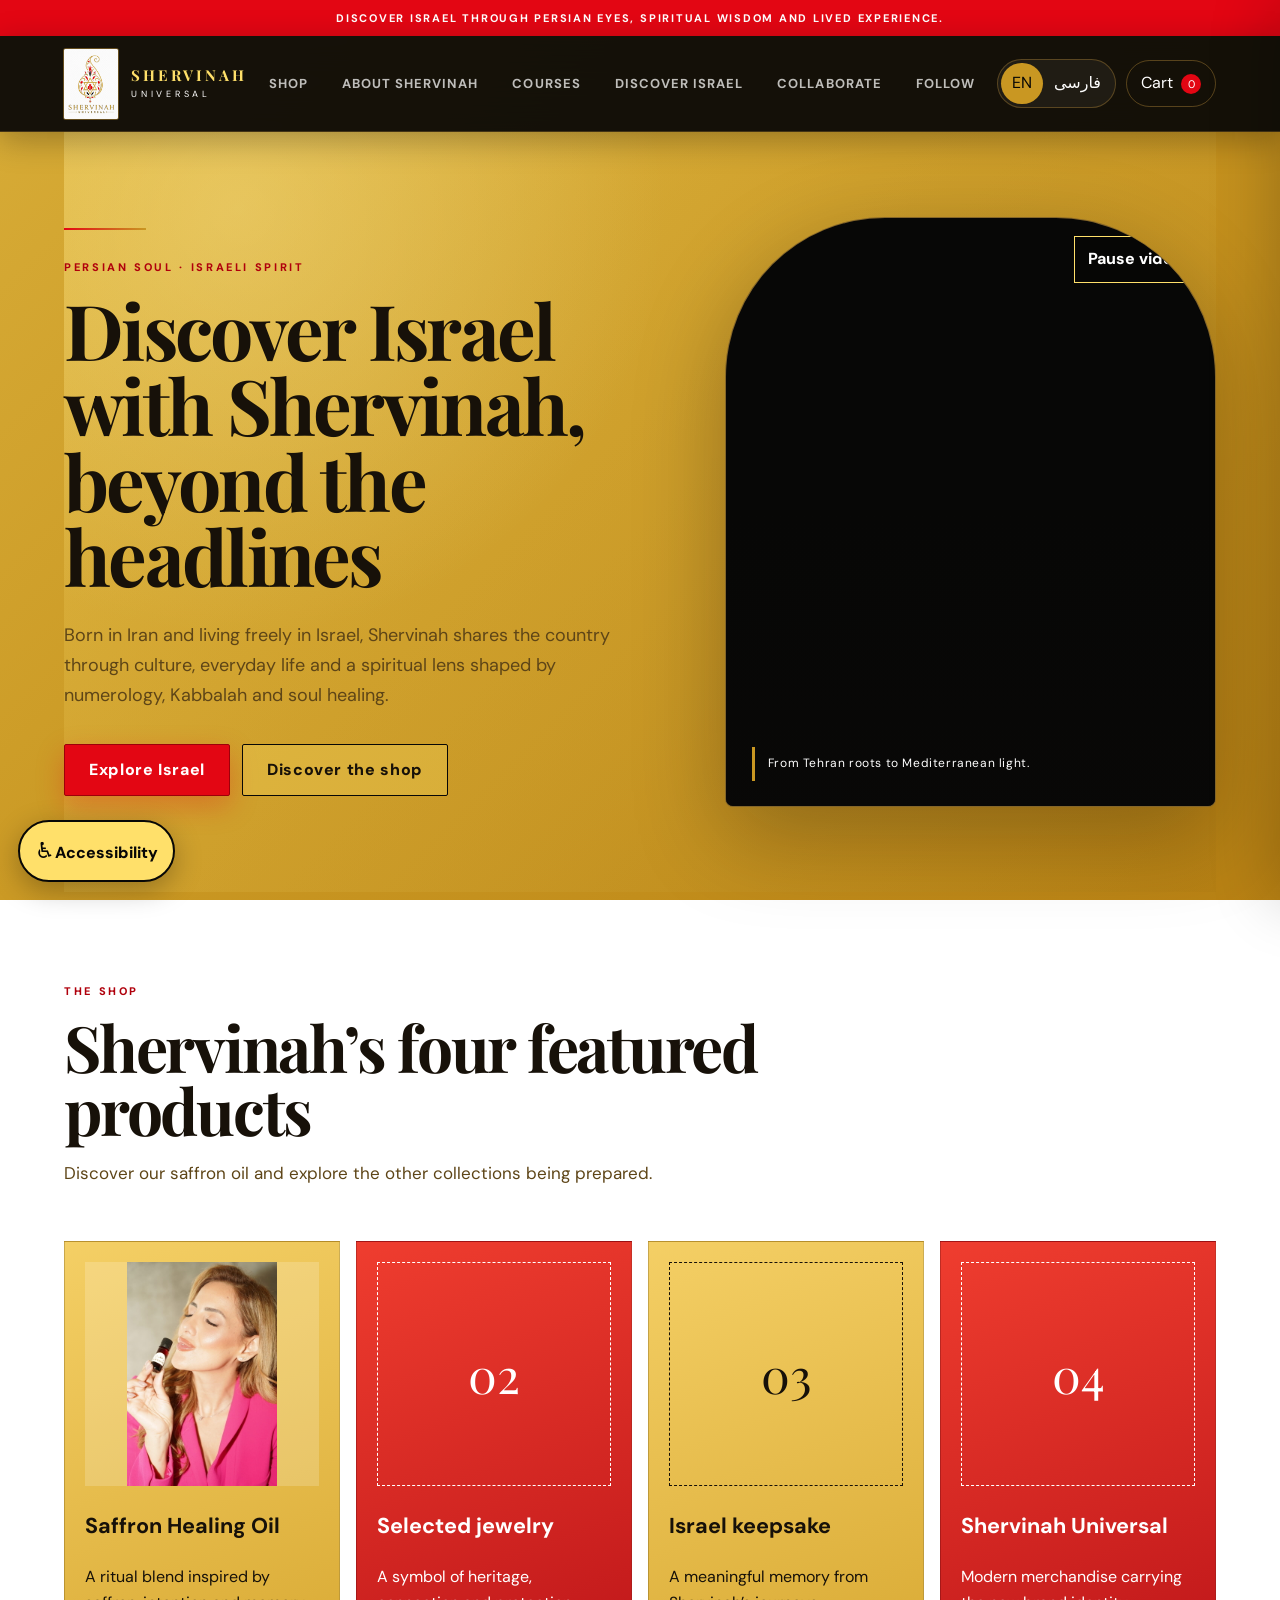
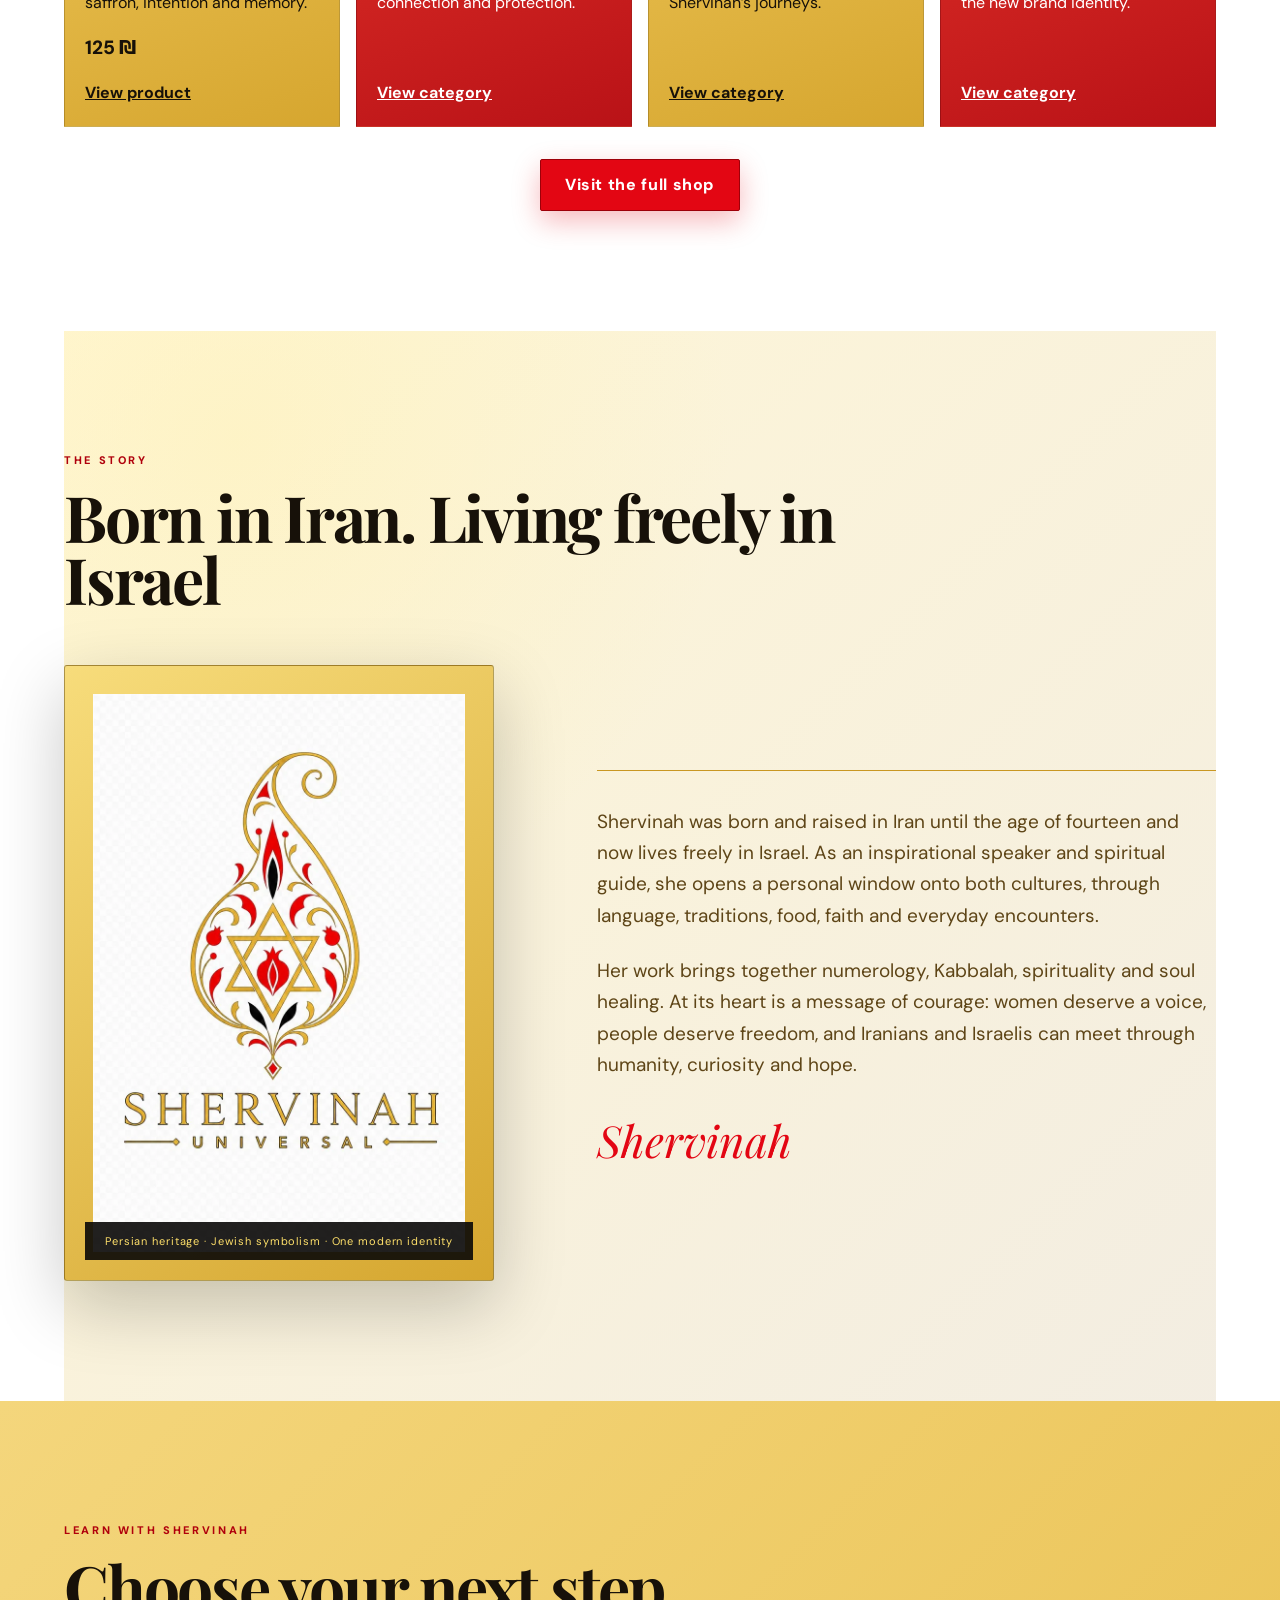
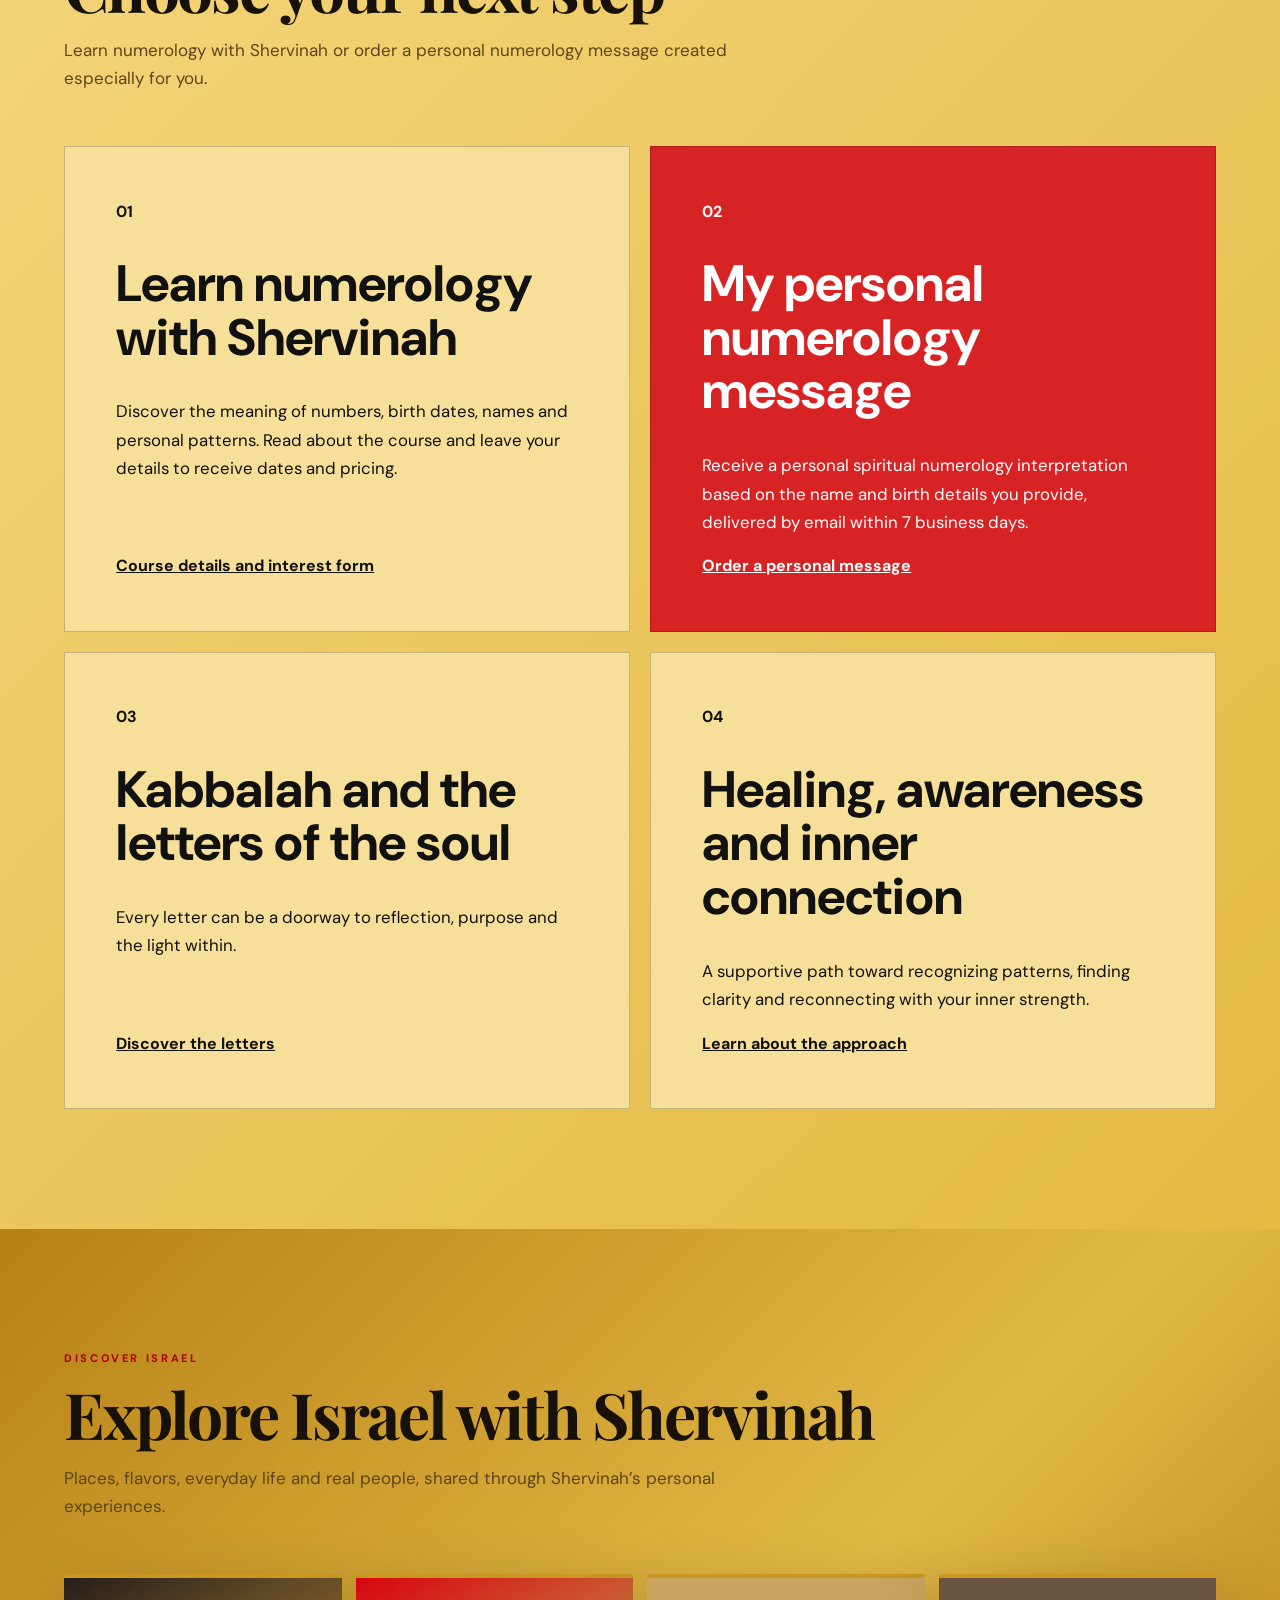
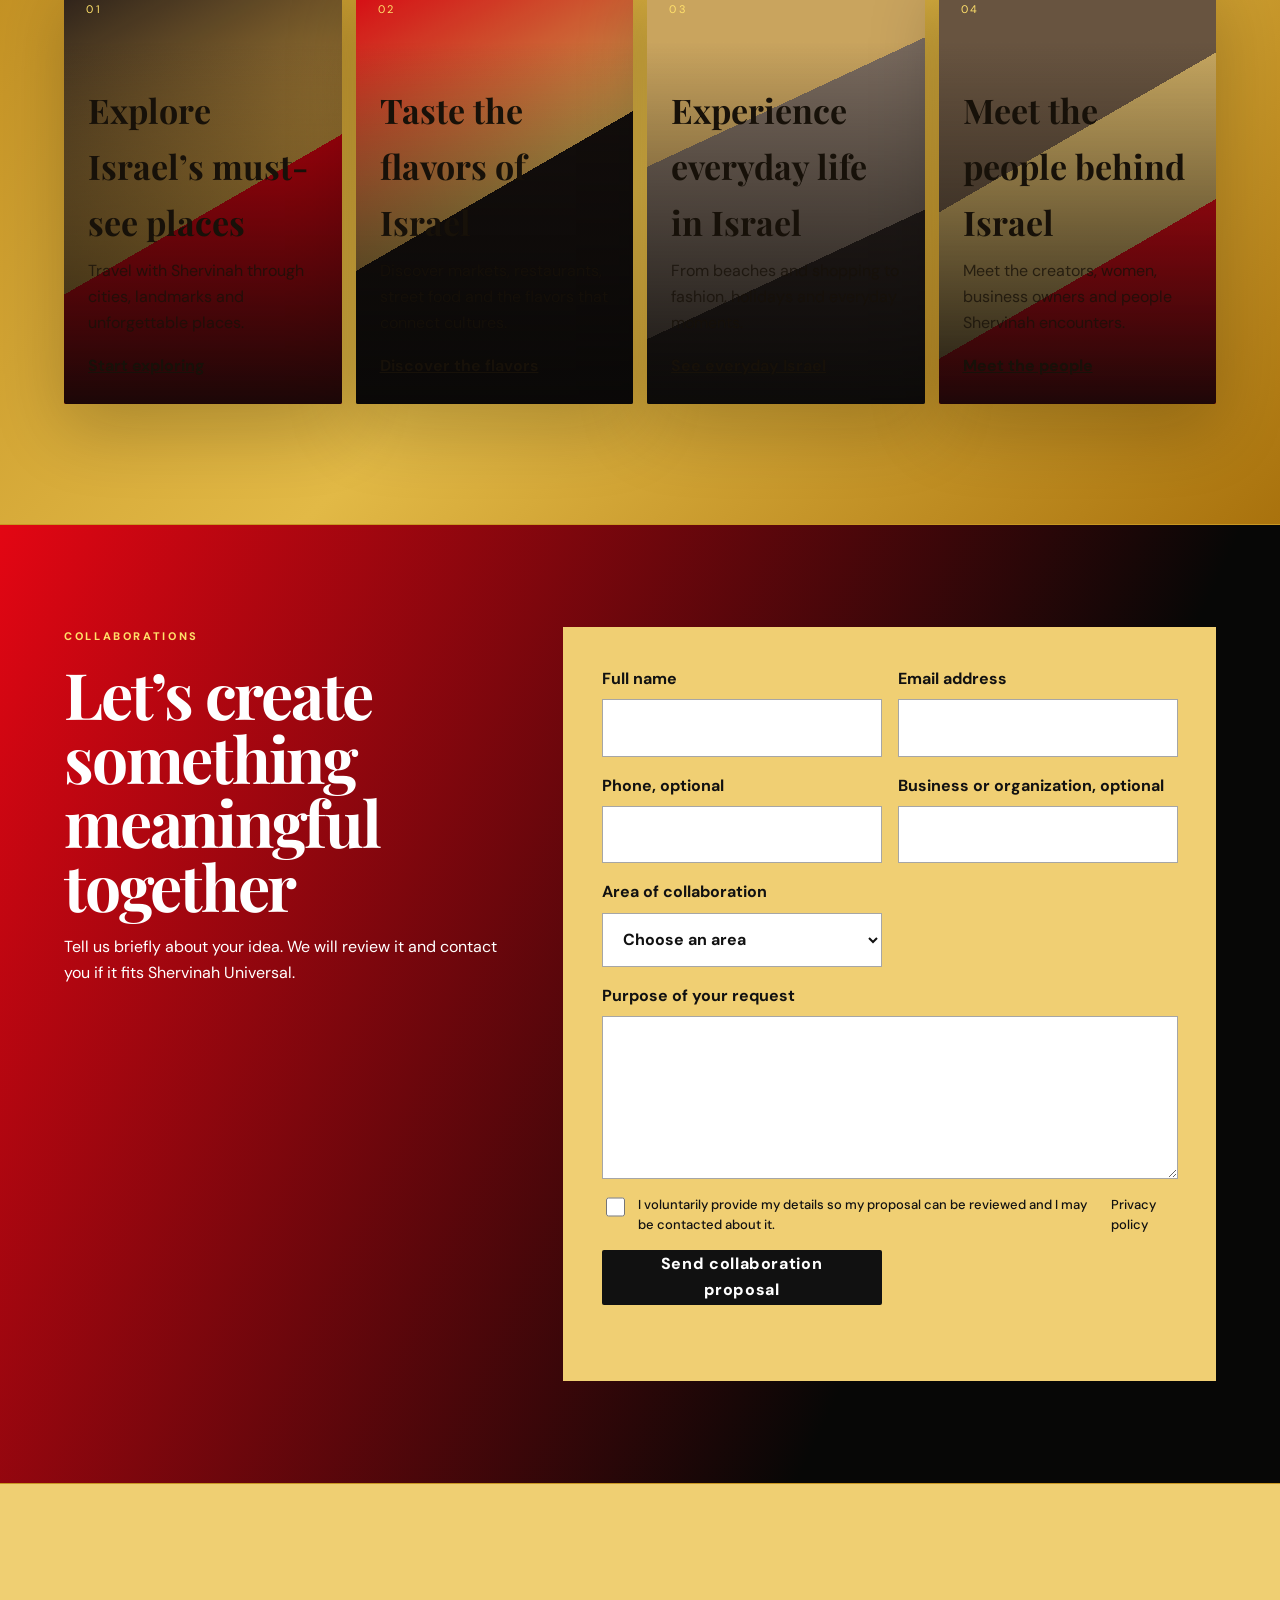
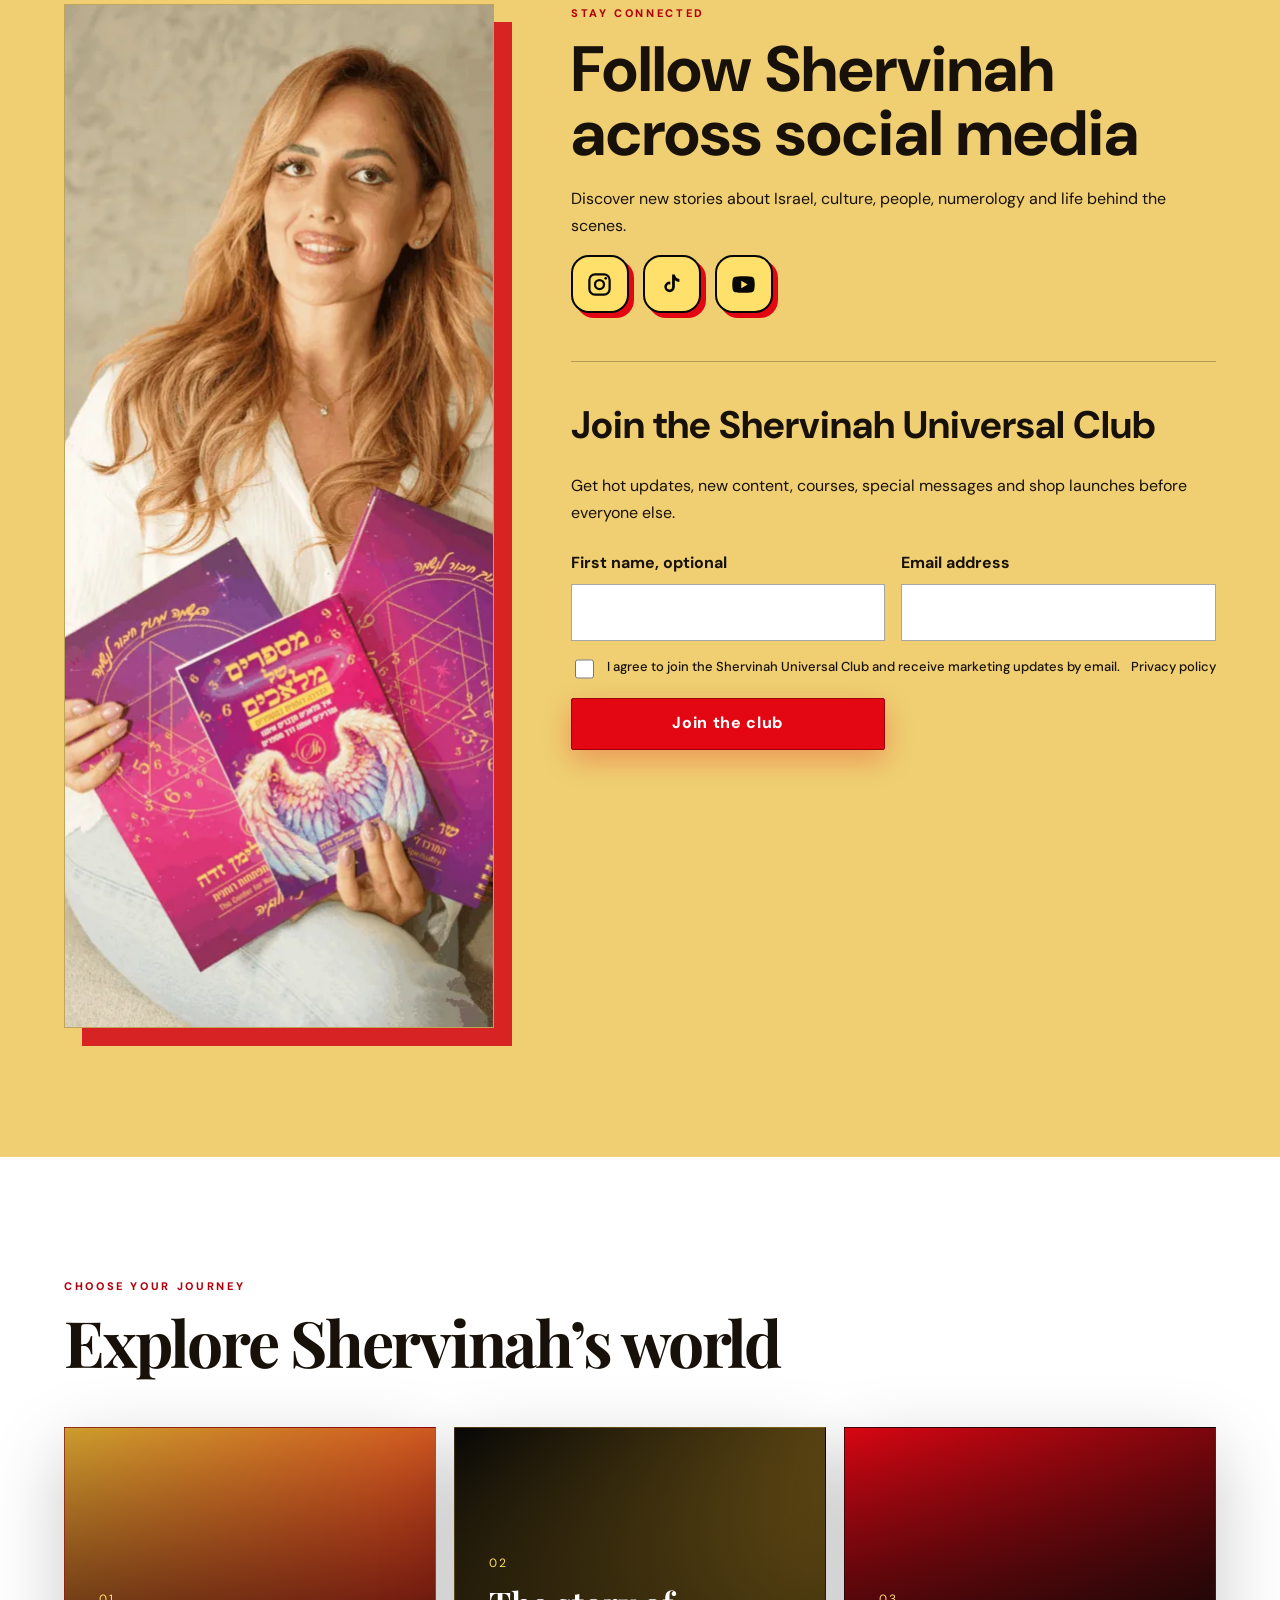
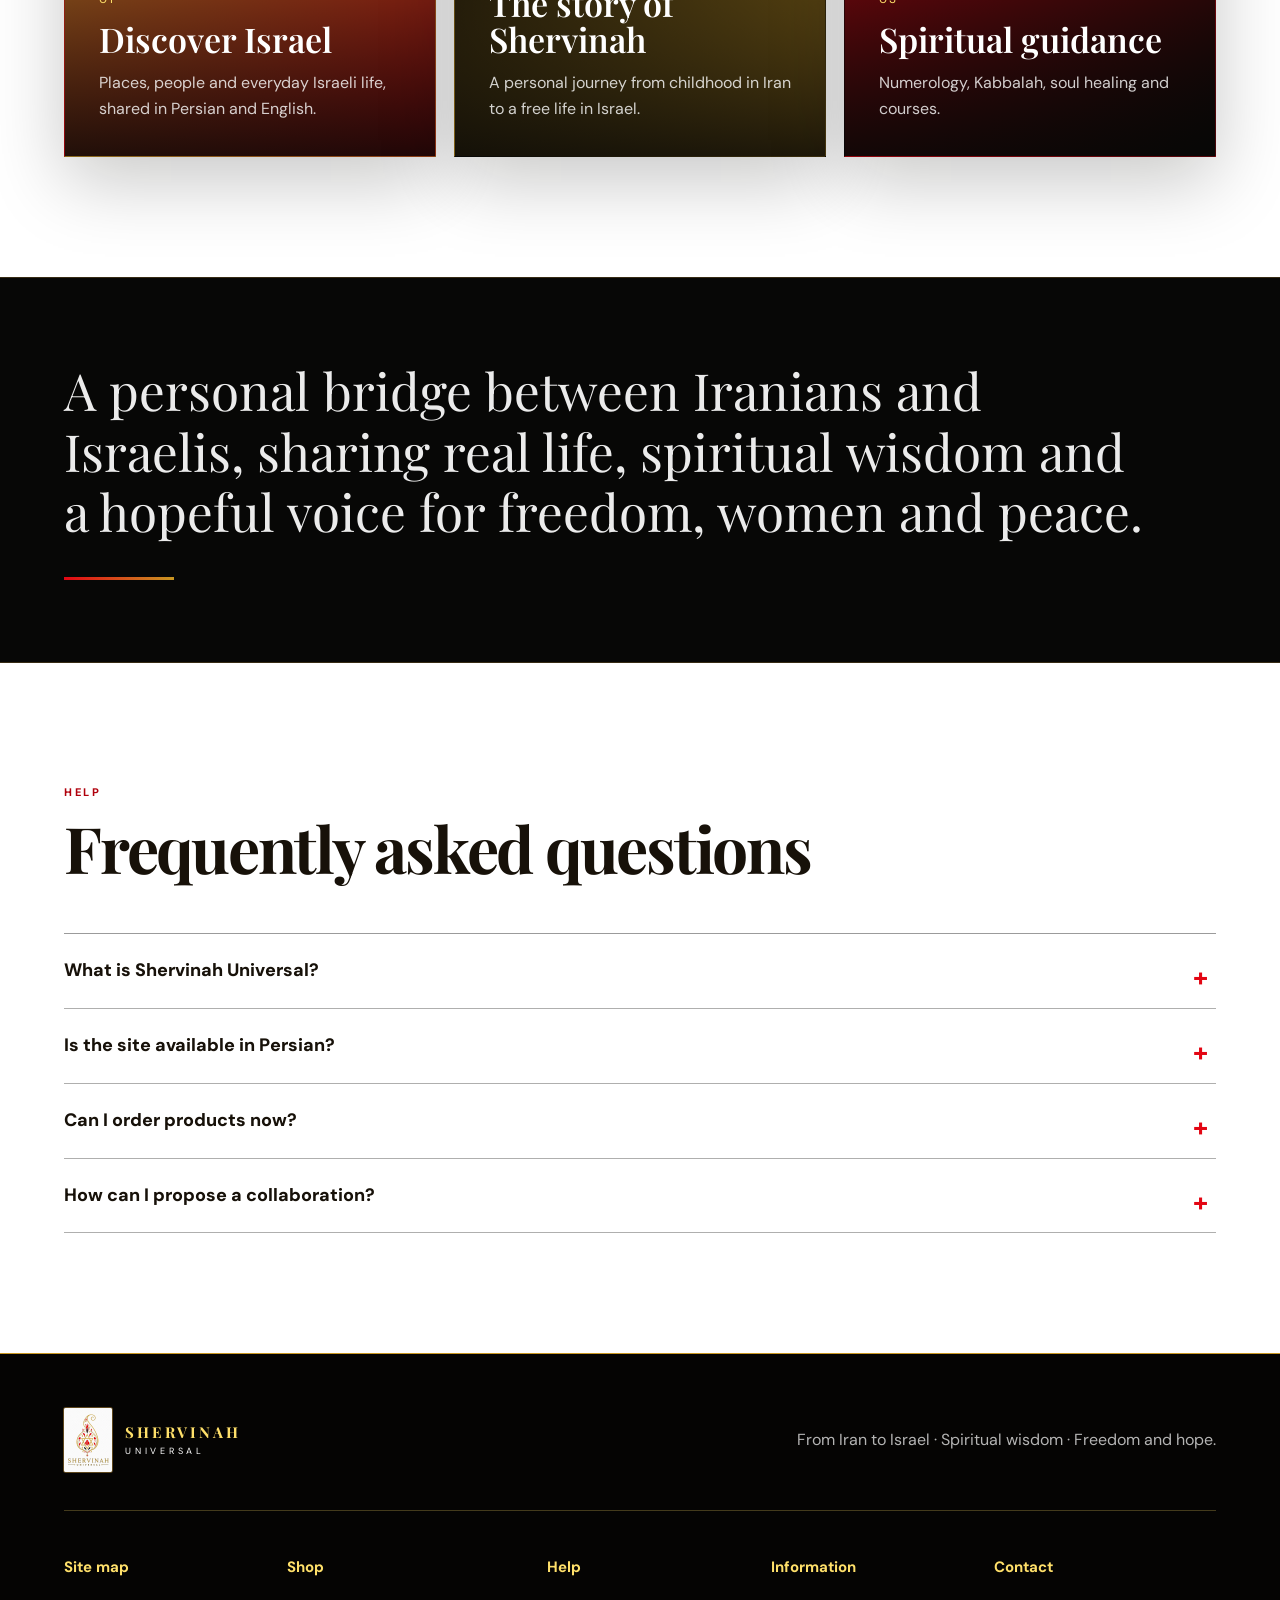
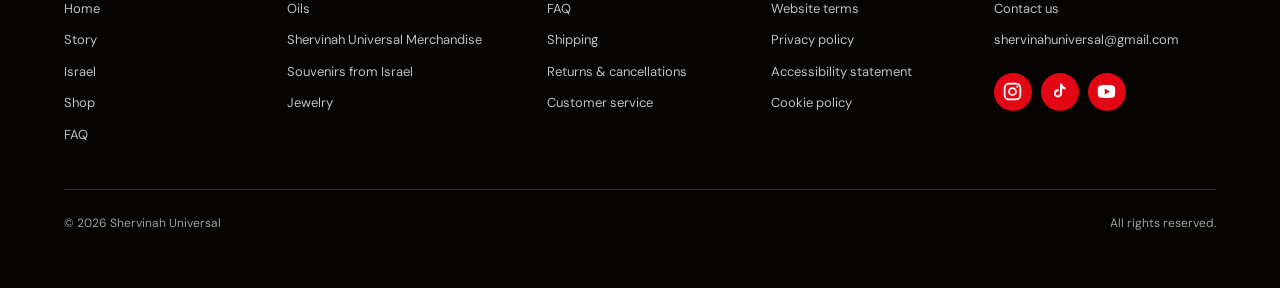
==== index.html @ 30f4d432 "Show saffron oil photo, bilingual product name and price on homepage" ====
<!doctype html>
<html lang="en" dir="ltr">
<head>
 <meta charset="utf-8" />
 <meta name="viewport" content="width=device-width, initial-scale=1" />
 <meta name="description" content="Shervinah Universal, Persian soul, Israeli spirit, stories, culture and meaningful creations." />
 <title>Shervinah Universal</title><link rel="icon" href="assets/favicon/favicon-32.png" sizes="32x32" type="image/png"><link rel="icon" href="assets/favicon/favicon-16.png" sizes="16x16" type="image/png"><link rel="icon" href="assets/favicon/favicon.ico" sizes="48x48"><link rel="apple-touch-icon" href="assets/favicon/apple-touch-icon.png"><link rel="canonical" href="https://www.shervinahuniversal.com/"><meta property="og:type" content="website"><meta property="og:site_name" content="Shervinah Universal"><meta property="og:title" content="Shervinah Universal"><meta property="og:description" content="Shervinah Universal, Persian soul, Israeli spirit, stories, culture and meaningful creations."><meta property="og:image" content="https://www.shervinahuniversal.com/assets/favicon/og-image.jpg"><meta property="og:url" content="https://www.shervinahuniversal.com/"><meta name="twitter:card" content="summary_large_image"><meta name="twitter:title" content="Shervinah Universal"><meta name="twitter:description" content="Shervinah Universal, Persian soul, Israeli spirit, stories, culture and meaningful creations."><meta name="twitter:image" content="https://www.shervinahuniversal.com/assets/favicon/og-image.jpg"><script async src="https://www.googletagmanager.com/gtag/js?id=G-7BXHJC7DZ1"></script><script>window.dataLayer=window.dataLayer||[];function gtag(){dataLayer.push(arguments);}gtag('js',new Date());gtag('config','G-7BXHJC7DZ1');</script>
 <link rel="preconnect" href="https://fonts.googleapis.com">
 <link rel="preconnect" href="https://fonts.gstatic.com" crossorigin>
 <link href="https://fonts.googleapis.com/css2?family=DM+Sans:wght@400;500;600;700&family=Playfair+Display:wght@500;600;700&family=Vazirmatn:wght@400;500;600;700&display=swap" rel="stylesheet">
 <link rel="stylesheet" href="styles.css?v=mobile-nav-punctuation-1" />
</head>
<body id="top">
 <a class="skip-link" href="#mainContent" data-i18n="skipContent">Skip to main content</a>
 <div class="announcement" data-i18n="announcement">Discover Israel through Persian eyes, spiritual wisdom and lived experience.</div>

 <header class="site-header">
 <a class="brand" href="#top" aria-label="Shervinah Universal home">
 <span class="brand-mark"><img src="assets/images/shervinah-logo-modern-web.webp" width="768" height="1152" alt="" /></span>
 <span class="brand-copy"><strong>SHERVINAH</strong><small>UNIVERSAL</small></span>
 </a>

 <button class="mobile-nav-toggle" id="mobileNavToggle" type="button" aria-controls="mainNavigation" aria-expanded="false" data-en="Menu" data-fa="منو">Menu</button>
    <nav class="desktop-nav" id="mainNavigation" aria-label="Main navigation">
      <a href="#shop" data-en="Shop" data-fa="فروشگاه">Shop</a>
      <a href="#story" data-en="About Shervinah" data-fa="درباره شروینا">About Shervinah</a>
      <a href="#spiritual" data-en="Courses" data-fa="دوره‌ها">Courses</a>
      <a href="#israel" data-en="Discover Israel" data-fa="کشف اسرائیل">Discover Israel</a>
      <a href="#collaborate" data-en="Collaborate" data-fa="همکاری">Collaborate</a>
      <a href="#community" data-en="Follow" data-fa="دنبال کردن">Follow</a>
    </nav>

 <div class="header-actions">
 <div class="language-switch" aria-label="Language switcher">
 <button class="lang-btn active" data-lang="en">EN</button>
 <button class="lang-btn" data-lang="fa">فارسی</button>
 </div>
 <button class="cart-button" id="cartButton" aria-label="Shopping cart">
 <span data-i18n="cart">Cart</span>
 <span class="cart-count" id="cartCount">0</span>
 </button>
 </div>
 </header>

 <main id="mainContent">
<section class="hero section-shell">
 <div class="hero-copy reveal">
 <p class="eyebrow" data-i18n="heroEyebrow">PERSIAN SOUL · ISRAELI SPIRIT</p>
 <h1 data-i18n="heroTitle">Discover Israel with Shervinah, beyond the headlines</h1>
 <p class="hero-text" data-i18n="heroText">Born in Iran and living freely in Israel, Shervinah shares the country through culture, everyday life and a spiritual lens shaped by numerology, Kabbalah and soul healing.</p>
 <div class="hero-actions">
 <a class="button button-primary" href="#israel" data-i18n="exploreIsrael">Explore Israel</a>
 <a class="button button-ghost" href="#shop" data-i18n="discoverShop">Discover the shop</a>
 </div>
 </div>

 <div class="hero-art hero-video-wrap reveal">
 <video class="hero-video" autoplay muted loop playsinline preload="metadata" aria-label="Shervinah exploring Israel">
 <source src="assets/videos/shervinah-website-hero-30s-corrected.mp4" type="video/mp4" />
 </video>
 <div class="hero-video-shade" aria-hidden="true"></div>
 <div class="hero-caption" data-i18n="heroCaption">From Tehran roots to Mediterranean light.</div>
 <button class="video-toggle" id="videoToggle" type="button" aria-pressed="false" data-i18n="pauseVideo">Pause video</button>
 </div>
 </section>

<section id="shop" class="featured-products section-shell section-pad" aria-labelledby="featuredTitle">
 <div class="section-heading reveal">
 <p class="eyebrow" data-en="THE SHOP" data-fa="فروشگاه">THE SHOP</p>
 <h2 id="featuredTitle" data-en="Shervinah’s four featured products" data-fa="چهار محصول منتخب شروینا">Shervinah’s four featured products</h2>
 <p class="section-subtitle" data-en="Discover our saffron oil and explore the other collections being prepared." data-fa="روغن زعفران ما را بشناسید و با مجموعه‌های دیگری که در حال آماده‌سازی هستند آشنا شوید.">Discover our saffron oil and explore the other collections being prepared.</p>
 </div>
 <div class="featured-product-grid">
 <a class="featured-product product-oil reveal" href="shop.html#oils"><img src="assets/images/products/oil-saffron/saffron-oil-01.jpg" alt="Saffron oil · روغن زعفران" width="800" height="1200" loading="lazy" style="display:block;width:100%;height:14rem;object-fit:contain;margin-bottom:1.2rem;background:rgba(255,255,255,.18)" /><h3 data-en="Saffron Healing Oil" data-fa="روغن شفابخش زعفران">Saffron Healing Oil</h3><p data-en="A ritual blend inspired by saffron, intention and memory." data-fa="ترکیبی آیینی با الهام از زعفران، نیت و خاطره.">A ritual blend inspired by saffron, intention and memory.</p><span class="featured-product-price" dir="ltr" style="font-size:1.2rem;font-weight:800">125 ₪</span><strong data-en="View product" data-fa="مشاهده محصول">View product</strong></a>
 <a class="featured-product product-jewelry reveal" href="shop.html#jewelry"><span class="product-image-placeholder" aria-hidden="true">02</span><h3 data-en="Selected jewelry" data-fa="جواهر منتخب">Selected jewelry</h3><p data-en="A symbol of heritage, connection and protection." data-fa="نمادی از میراث، پیوند و حفاظت.">A symbol of heritage, connection and protection.</p><strong data-en="View category" data-fa="دیدن دسته‌بندی">View category</strong></a>
 <a class="featured-product product-israel reveal" href="shop.html#souvenirs"><span class="product-image-placeholder" aria-hidden="true">03</span><h3 data-en="Israel keepsake" data-fa="یادگاری اسرائیل">Israel keepsake</h3><p data-en="A meaningful memory from Shervinah’s journeys." data-fa="خاطره‌ای معنادار از سفرهای شروینا.">A meaningful memory from Shervinah’s journeys.</p><strong data-en="View category" data-fa="دیدن دسته‌بندی">View category</strong></a>
 <a class="featured-product product-merch reveal" href="shop.html#merch"><span class="product-image-placeholder" aria-hidden="true">04</span><h3>Shervinah Universal</h3><p data-en="Modern merchandise carrying the new brand identity." data-fa="محصولات مدرن با هویت تازه برند.">Modern merchandise carrying the new brand identity.</p><strong data-en="View category" data-fa="دیدن دسته‌بندی">View category</strong></a>
 </div>
 <div class="section-action"><a class="button button-primary" href="shop.html" data-en="Visit the full shop" data-fa="دیدن فروشگاه کامل">Visit the full shop</a></div>
 </section>

<section id="story" class="story section-shell section-pad">
 <div class="section-heading reveal">
 <p class="eyebrow" data-i18n="storyEyebrow">THE STORY</p>
 <h2 data-i18n="storyTitle">Born in Iran. Living freely in Israel</h2>
 </div>
 <div class="story-grid">
 <div class="story-visual reveal">
 <div class="portrait-frame brand-showcase">
 <img src="assets/images/shervinah-logo-modern-web.webp" width="768" height="1152" alt="Shervinah Universal Persian and Jewish heritage logo" loading="lazy" />
 <span class="brand-showcase-label" data-i18n="portraitPlaceholder">Persian heritage · Jewish symbolism · One modern identity</span>
 </div>
 </div>
 <div class="story-copy reveal">
 <p data-i18n="storyP1">Shervinah was born and raised in Iran until the age of fourteen and now lives freely in Israel. As an inspirational speaker and spiritual guide, she opens a personal window onto both cultures, through language, traditions, food, faith and everyday encounters.</p>
 <p data-i18n="storyP2">Her work brings together numerology, Kabbalah, spirituality and soul healing. At its heart is a message of courage: women deserve a voice, people deserve freedom, and Iranians and Israelis can meet through humanity, curiosity and hope.</p>
 <div class="signature">Shervinah</div>
 </div>
 </div>
 </section>

<section id="spiritual" class="services-section section-pad">
 <div class="section-shell">
 <div class="section-heading reveal">
 <p class="eyebrow" data-en="LEARN WITH SHERVINAH" data-fa="با شروینا بیاموزید">LEARN WITH SHERVINAH</p>
 <h2 data-en="Choose your next step" data-fa="قدم بعدی خود را انتخاب کنید">Choose your next step</h2>
 <p class="section-subtitle" data-en="Learn numerology with Shervinah or order a personal numerology message created especially for you." data-fa="با شروینا عددشناسی بیاموزید یا پیام شخصی عددشناسی ویژه خود را سفارش دهید.">Learn numerology with Shervinah or order a personal numerology message created especially for you.</p>
 </div>
 <div class="service-choice-grid">
 <a class="service-choice course-choice reveal" href="course.html"><span>01</span><h3 data-en="Learn numerology with Shervinah" data-fa="عددشناسی را با شروینا بیاموزید">Learn numerology with Shervinah</h3><p data-en="Discover the meaning of numbers, birth dates, names and personal patterns. Read about the course and leave your details to receive dates and pricing." data-fa="معنای اعداد، تاریخ تولد، نام و الگوهای شخصی را کشف کنید. درباره دوره بیشتر بخوانید و برای دریافت زمان و قیمت، اطلاعات خود را ثبت کنید.">Discover the meaning of numbers, birth dates, names and personal patterns.</p><strong data-en="Course details and interest form" data-fa="جزئیات دوره و فرم علاقه‌مندی">Course details and interest form</strong></a>
 <a class="service-choice message-choice reveal" href="personal-message.html"><span>02</span><h3 data-en="My personal numerology message" data-fa="پیام شخصی عددشناسی برای شما">My personal numerology message</h3><p data-en="Receive a personal spiritual numerology interpretation based on the name and birth details you provide, delivered by email within 7 business days." data-fa="بر اساس نام و تاریخ تولد خود، یک تفسیر شخصی و معنوی عددشناسی دریافت کنید که حداکثر تا ۷ روز کاری با ایمیل ارسال می‌شود.">Receive a personal spiritual numerology interpretation delivered by email within 7 business days.</p><strong data-en="Order a personal message" data-fa="سفارش پیام شخصی">Order a personal message</strong></a>
 <a class="service-choice kabbalah-choice reveal" href="explore.html?topic=kabbalah"><span>03</span><h3 data-en="Kabbalah and the letters of the soul" data-fa="کابالا و حروف روح">Kabbalah and the letters of the soul</h3><p data-en="Every letter can be a doorway to reflection, purpose and the light within." data-fa="هر حرف می‌تواند دری به تأمل، رسالت و نور درون باشد.">Every letter can be a doorway to reflection, purpose and the light within.</p><strong data-en="Discover the letters" data-fa="کشف حروف">Discover the letters</strong></a>
 <a class="service-choice healing-choice reveal" href="explore.html?topic=healing"><span>04</span><h3 data-en="Healing, awareness and inner connection" data-fa="شفا، آگاهی و ارتباط درونی">Healing, awareness and inner connection</h3><p data-en="A supportive path toward recognizing patterns, finding clarity and reconnecting with your inner strength." data-fa="مسیری حمایتی برای شناخت الگوها، یافتن وضوح و اتصال دوباره به نیروی درون.">A supportive path toward recognizing patterns, finding clarity and reconnecting with your inner strength.</p><strong data-en="Learn about the approach" data-fa="آشنایی با رویکرد">Learn about the approach</strong></a>
 </div>
 </div>
 </section>

<section id="israel" class="destinations section-pad">
 <div class="section-shell">
 <div class="section-heading reveal">
 <p class="eyebrow" data-en="DISCOVER ISRAEL" data-fa="کشف اسرائیل">DISCOVER ISRAEL</p>
 <h2 data-en="Explore Israel with Shervinah" data-fa="اسرائیل را با شروینا کشف کنید">Explore Israel with Shervinah</h2>
 <p class="section-subtitle" data-en="Places, flavors, everyday life and real people, shared through Shervinah’s personal experiences." data-fa="مکان‌ها، طعم‌ها، زندگی روزمره و آدم‌های واقعی از دریچه تجربه‌های شخصی شروینا.">Places, flavors, everyday life and real people, shared through Shervinah’s personal experiences.</p>
 </div>
 <div class="destination-grid">
 <a class="destination-card jerusalem reveal" href="explore.html?topic=places"><div class="destination-number">01</div><div class="destination-content"><h3 data-en="Explore Israel’s must-see places" data-fa="دیدنی‌های شگفت‌انگیز اسرائیل را کشف کنید">Explore Israel’s must-see places</h3><p data-en="Travel with Shervinah through cities, landmarks and unforgettable places." data-fa="با شروینا به شهرها، مکان‌های دیدنی و گوشه‌های فراموش‌نشدنی اسرائیل سفر کن.">Travel with Shervinah through cities, landmarks and unforgettable places.</p><strong data-en="Start exploring" data-fa="شروع سفر">Start exploring</strong></div></a>
 <a class="destination-card jaffa reveal" href="explore.html?topic=flavors"><div class="destination-number">02</div><div class="destination-content"><h3 data-en="Taste the flavors of Israel" data-fa="طعم‌های واقعی اسرائیل را تجربه کنید">Taste the flavors of Israel</h3><p data-en="Discover markets, restaurants, street food and the flavors that connect cultures." data-fa="بازارها، رستوران‌ها، غذاهای خیابانی و طعم‌هایی را بشناس که فرهنگ‌ها را به هم پیوند می‌دهند.">Discover markets, restaurants, street food and the flavors that connect cultures.</p><strong data-en="Discover the flavors" data-fa="کشف طعم‌ها">Discover the flavors</strong></div></a>
 <a class="destination-card telaviv reveal" href="explore.html?topic=everyday"><div class="destination-number">03</div><div class="destination-content"><h3 data-en="Experience everyday life in Israel" data-fa="زندگی واقعی در اسرائیل را از نزدیک ببینید">Experience everyday life in Israel</h3><p data-en="From beaches and shopping to fashion, holidays and everyday moments." data-fa="از ساحل و خرید تا مد، جشن‌ها و لحظه‌های واقعی زندگی روزمره.">From beaches and shopping to fashion, holidays and everyday moments.</p><strong data-en="See everyday Israel" data-fa="دیدن زندگی روزمره">See everyday Israel</strong></div></a>
 <a class="destination-card haifa reveal" href="explore.html?topic=people"><div class="destination-number">04</div><div class="destination-content"><h3 data-en="Meet the people behind Israel" data-fa="با آدم‌های واقعی اسرائیل آشنا شوید">Meet the people behind Israel</h3><p data-en="Meet the creators, women, business owners and people Shervinah encounters." data-fa="با زنان، هنرمندان، صاحبان کسب‌وکار و آدم‌هایی که شروینا در مسیرش می‌بیند آشنا شو.">Meet the creators, women, business owners and people Shervinah encounters.</p><strong data-en="Meet the people" data-fa="آشنایی با آدم‌ها">Meet the people</strong></div></a>
 </div>
 </div>
 </section>

<section id="collaborate" class="collaboration full-bleed">
 <div class="section-shell collaboration-form-layout reveal">
 <div><p class="eyebrow light" data-en="COLLABORATIONS" data-fa="همکاری‌ها">COLLABORATIONS</p><h2 data-en="Let’s create something meaningful together" data-fa="بیایید با هم چیزی معنادار بسازیم">Let’s create something meaningful together</h2><p data-en="Tell us briefly about your idea. We will review it and contact you if it fits Shervinah Universal." data-fa="کمی درباره پیشنهاد خود برای ما بنویسید. آن را بررسی می‌کنیم و اگر با فعالیت شروینا یونیورسال هماهنگ باشد، با شما تماس می‌گیریم.">Tell us briefly about your idea.</p></div>
 <form class="lead-form collaboration-form" data-lead-form data-form-type="collaboration">
 <label><span data-en="Full name" data-fa="نام و نام خانوادگی">Full name</span><input name="full_name" autocomplete="name" required></label>
 <label><span data-en="Email address" data-fa="آدرس ایمیل">Email address</span><input type="email" name="email" autocomplete="email" required></label>
 <label><span data-en="Phone, optional" data-fa="شماره تلفن، اختیاری">Phone, optional</span><input type="tel" name="phone" autocomplete="tel"></label>
 <label><span data-en="Business or organization, optional" data-fa="نام کسب‌وکار یا سازمان، اختیاری">Business or organization, optional</span><input name="organization" autocomplete="organization"></label>
 <label><span data-en="Area of collaboration" data-fa="زمینه همکاری">Area of collaboration</span><select name="request_area" required><option value="" data-en="Choose an area" data-fa="یک زمینه انتخاب کن">Choose an area</option><option value="tourism" data-en="Tourism and hospitality" data-fa="گردشگری و مهمان‌نوازی">Tourism and hospitality</option><option value="culture" data-en="Culture and events" data-fa="فرهنگ و رویدادها">Culture and events</option><option value="speaking" data-en="Speaking and appearances" data-fa="سخنرانی و حضور در برنامه‌ها">Speaking and appearances</option><option value="spiritual" data-en="Spirituality and numerology" data-fa="معنویت و عددشناسی">Spirituality and numerology</option><option value="lifestyle" data-en="Fashion, beauty and lifestyle" data-fa="مد، زیبایی و سبک زندگی">Fashion, beauty and lifestyle</option><option value="products" data-en="Products and commerce" data-fa="محصولات و تجارت">Products and commerce</option><option value="content" data-en="Social media and content" data-fa="شبکه‌های اجتماعی و تولید محتوا">Social media and content</option><option value="media" data-en="Media and interviews" data-fa="رسانه و مصاحبه">Media and interviews</option><option value="other" data-en="Other" data-fa="سایر">Other</option></select></label>
 <label class="form-full"><span data-en="Purpose of your request" data-fa="هدف درخواست">Purpose of your request</span><textarea name="request_purpose" rows="5" required></textarea></label>
 <label class="privacy-consent form-full"><input type="checkbox" name="service_consent" value="1" required><span data-en="I voluntarily provide my details so my proposal can be reviewed and I may be contacted about it." data-fa="اطلاعاتم را با رضایت برای بررسی پیشنهاد همکاری و تماس درباره آن ارائه می‌دهم.">I voluntarily provide my details so my proposal can be reviewed and I may be contacted about it.</span> <a href="privacy.html" data-en="Privacy policy" data-fa="سیاست حفظ حریم خصوصی">Privacy policy</a></label>
 <input class="hp-field" name="website" tabindex="-1" autocomplete="off" aria-hidden="true">
 <button class="button button-light" type="submit" data-en="Send collaboration proposal" data-fa="ارسال پیشنهاد همکاری">Send collaboration proposal</button><p class="form-message form-full" aria-live="polite"></p>
 </form>
 </div>
 </section>

<section id="community" class="community-section section-pad">
 <div class="section-shell community-layout">
 <div class="community-photo reveal"><img src="assets/images/shervinah-community.webp" width="683" height="1024" alt="Shervinah presenting her numerology creations" data-community-image loading="lazy"></div>
 <div class="community-content reveal">
 <p class="eyebrow" data-en="STAY CONNECTED" data-fa="همراه شروینا بمانید">STAY CONNECTED</p>
 <h2 data-en="Follow Shervinah across social media" data-fa="شروینا را در شبکه‌های اجتماعی دنبال کنید">Follow Shervinah across social media</h2>
 <p data-en="Discover new stories about Israel, culture, people, numerology and life behind the scenes." data-fa="داستان‌های تازه درباره اسرائیل، فرهنگ، مردم، عددشناسی و لحظه‌های پشت صحنه را دنبال کنید.">Discover new stories about Israel, culture, people, numerology and life behind the scenes.</p>
 <div class="community-actions social-icon-actions"><a class="social-icon-button" href="https://www.instagram.com/shervinah.universal/" target="_blank" rel="noopener" aria-label="Shervinah Universal on Instagram" title="Instagram"><svg viewBox="0 0 24 24" role="img" aria-hidden="true"><rect x="3" y="3" width="18" height="18" rx="5" fill="none" stroke="currentColor" stroke-width="2"/><circle cx="12" cy="12" r="4" fill="none" stroke="currentColor" stroke-width="2"/><circle cx="17.5" cy="6.5" r="1.2" fill="currentColor"/></svg></a><a class="social-icon-button" href="https://www.tiktok.com/@shervinah.universal" target="_blank" rel="noopener" aria-label="Shervinah Universal on TikTok" title="TikTok"><svg viewBox="0 0 24 24" role="img" aria-hidden="true"><path d="M15 3v11.1a4.7 4.7 0 1 1-4-4.65v2.55a2.3 2.3 0 1 0 1.5 2.16V3h2.5c.35 2.15 1.65 3.7 4 4.2v2.55A7.2 7.2 0 0 1 15 8.3V3Z" fill="currentColor"/></svg></a><a class="social-icon-button youtube" href="https://youtube.com/@shervinah.universal" target="_blank" rel="noopener" aria-label="Shervinah Universal on YouTube" title="YouTube"><svg viewBox="0 0 24 24" role="img" aria-hidden="true"><path d="M21.5 7.2a3 3 0 0 0-2.1-2.1C17.5 4.6 12 4.6 12 4.6s-5.5 0-7.4.5a3 3 0 0 0-2.1 2.1A31 31 0 0 0 2 12a31 31 0 0 0 .5 4.8 3 3 0 0 0 2.1 2.1c1.9.5 7.4.5 7.4.5s5.5 0 7.4-.5a3 3 0 0 0 2.1-2.1A31 31 0 0 0 22 12a31 31 0 0 0-.5-4.8ZM10 15.3V8.7l5.7 3.3L10 15.3Z" fill="currentColor"/></svg></a></div>
 <div class="club-signup"><h3 data-en="Join the Shervinah Universal Club" data-fa="به باشگاه شروینا یونیورسال بپیوندید">Join the Shervinah Universal Club</h3><p data-en="Get hot updates, new content, courses, special messages and shop launches before everyone else." data-fa="تازه‌ترین خبرها، محتوا، دوره‌ها، پیام‌های ویژه و محصولات جدید را زودتر از دیگران دریافت کنید.">Get hot updates, new content, courses, special messages and shop launches before everyone else.</p>
 <form class="lead-form compact-form" data-lead-form data-form-type="club">
 <label><span data-en="First name, optional" data-fa="نام، اختیاری">First name, optional</span><input name="first_name" autocomplete="given-name"></label>
 <label><span data-en="Email address" data-fa="آدرس ایمیل">Email address</span><input type="email" name="email" autocomplete="email" required></label>
 <label class="privacy-consent"><input type="checkbox" name="marketing_consent" value="1" required><span data-en="I agree to join the Shervinah Universal Club and receive marketing updates by email." data-fa="با عضویت در باشگاه شروینا یونیورسال و دریافت ایمیل‌های خبری و بازاریابی موافقم.">I agree to join the Shervinah Universal Club and receive marketing updates by email.</span> <a href="privacy.html" data-en="Privacy policy" data-fa="سیاست حفظ حریم خصوصی">Privacy policy</a></label>
 <input class="hp-field" name="website" tabindex="-1" autocomplete="off" aria-hidden="true">
 <button class="button button-primary" type="submit" data-en="Join the club" data-fa="عضویت در باشگاه">Join the club</button><p class="form-message" aria-live="polite"></p>
 </form>
 </div>
 </div>
 </div>
 </section>

<section class="gateway section-shell section-pad" aria-labelledby="gatewayTitle">
 <div class="section-heading reveal"><p class="eyebrow" data-i18n="gatewayEyebrow">CHOOSE YOUR JOURNEY</p><h2 id="gatewayTitle" data-i18n="gatewayTitle">Explore Shervinah’s world</h2></div>
 <div class="gateway-grid">
 <a class="gateway-card gateway-israel reveal" href="#israel"><span>01</span><h3 data-i18n="gatewayIsrael">Discover Israel</h3><p data-i18n="gatewayIsraelText">Places, people and everyday Israeli life, shared in Persian and English.</p></a>
 <a class="gateway-card gateway-story reveal" href="#story"><span>02</span><h3 data-i18n="gatewayStory">The story of Shervinah</h3><p data-i18n="gatewayStoryText">A personal journey from childhood in Iran to a free life in Israel.</p></a>
 <a class="gateway-card gateway-shop reveal" href="explore.html?topic=numerology"><span>03</span><h3 data-i18n="gatewayShop">Spiritual guidance</h3><p data-i18n="gatewayShopText">Numerology, Kabbalah, soul healing and courses.</p></a>
 </div>
 </section>

<section class="manifesto full-bleed">
 <div class="manifesto-inner section-shell reveal">
 <p data-i18n="manifesto">A personal bridge between Iranians and Israelis, sharing real life, spiritual wisdom and a hopeful voice for freedom, women and peace.</p>
 </div>
 </section>

<section id="faq" class="faq section-shell section-pad">
 <div class="section-heading reveal"><p class="eyebrow" data-i18n="faqEyebrow">HELP</p><h2 data-i18n="faqTitle">Frequently asked questions</h2></div>
 <div class="faq-list reveal">
 <details><summary data-i18n="faqQ1">What is Shervinah Universal?</summary><p data-i18n="faqA1">A Persian-and-English platform where Shervinah shares Israel, her journey from Iran, numerology, Kabbalah, spirituality and soul healing.</p></details>
 <details><summary data-i18n="faqQ2">Is the site available in Persian?</summary><p data-i18n="faqA2">Yes. Use the language switch at the top of every page for full right-to-left Persian.</p></details>
 <details><summary data-i18n="faqQ3">Can I order products now?</summary><p data-i18n="faqA3">The collections are being prepared. Secure online checkout will be added later.</p></details>
 <details><summary data-i18n="faqQ4">How can I propose a collaboration?</summary><p><a href="mailto:shervinahuniversal@gmail.com">shervinahuniversal@gmail.com</a></p></details>
 </div>
 </section>
</main>

 <footer class="site-footer">
 <div class="section-shell footer-brand-row">
 <div class="brand footer-brand"><span class="brand-mark"><img src="assets/images/shervinah-logo-modern-web.webp" width="768" height="1152" alt="" loading="lazy" /></span><span class="brand-copy"><strong>SHERVINAH</strong><small>UNIVERSAL</small></span></div>
 <p data-i18n="footerTagline">From Iran to Israel · Spiritual wisdom · Freedom and hope.</p>
 </div>
 <div class="section-shell footer-columns">
 <section><h2 data-i18n="footerMap">Site map</h2><a href="#mainContent" data-i18n="home">Home</a><a href="#story" data-i18n="navStory">Story</a><a href="#israel" data-i18n="navIsrael">Israel</a><a href="#shop" data-i18n="navShop">Shop</a><a href="#faq" data-i18n="faqTitleShort">FAQ</a></section>
 <section><h2 data-i18n="footerShop">Shop</h2><a href="#shop" data-i18n="catOils">Oils</a><a href="#shop" data-i18n="catMerch">Shervinah Universal Merchandise</a><a href="#shop" data-i18n="catSouvenirs">Souvenirs from Israel</a><a href="#shop" data-i18n="catJewelry">Jewelry</a></section>
 <section><h2 data-i18n="footerHelp">Help</h2><a href="#faq" data-i18n="faqTitleShort">FAQ</a><a href="shipping.html" data-i18n="shipping">Shipping</a><a href="returns.html" data-i18n="returns">Returns & cancellations</a><a href="contact.html" data-i18n="customerService">Customer service</a></section>
 <section><h2 data-i18n="footerInfo">Information</h2><a href="terms.html" data-i18n="terms">Website terms</a><a href="privacy.html" data-i18n="privacy">Privacy policy</a><a href="accessibility.html" data-i18n="accessibility">Accessibility statement</a><a href="cookies.html" data-i18n="cookies">Cookie policy</a></section>
 <section><h2 data-i18n="footerContact">Contact</h2><a href="contact.html" data-i18n="contactUs">Contact us</a><a href="mailto:shervinahuniversal@gmail.com">shervinahuniversal@gmail.com</a><div class="social-links">
 <a href="https://www.instagram.com/shervinah.universal/" target="_blank" rel="noopener" aria-label="Shervinah Universal on Instagram" title="Instagram"><svg viewBox="0 0 24 24" role="img" aria-hidden="true"><rect x="3" y="3" width="18" height="18" rx="5" fill="none" stroke="currentColor" stroke-width="2"/><circle cx="12" cy="12" r="4" fill="none" stroke="currentColor" stroke-width="2"/><circle cx="17.5" cy="6.5" r="1.2" fill="currentColor"/></svg></a>
 <a href="https://www.tiktok.com/@shervinah.universal" target="_blank" rel="noopener" aria-label="Shervinah Universal on TikTok" title="TikTok"><svg viewBox="0 0 24 24" role="img" aria-hidden="true"><path d="M15 3v11.1a4.7 4.7 0 1 1-4-4.65v2.55a2.3 2.3 0 1 0 1.5 2.16V3h2.5c.35 2.15 1.65 3.7 4 4.2v2.55A7.2 7.2 0 0 1 15 8.3V3Z" fill="currentColor"/></svg></a>
 <a href="https://youtube.com/@shervinah.universal" target="_blank" rel="noopener" aria-label="Shervinah Universal on YouTube" title="YouTube"><svg viewBox="0 0 24 24" role="img" aria-hidden="true"><path d="M21.5 7.2a3 3 0 0 0-2.1-2.1C17.5 4.6 12 4.6 12 4.6s-5.5 0-7.4.5a3 3 0 0 0-2.1 2.1A31 31 0 0 0 2 12a31 31 0 0 0 .5 4.8 3 3 0 0 0 2.1 2.1c1.9.5 7.4.5 7.4.5s5.5 0 7.4-.5a3 3 0 0 0 2.1-2.1A31 31 0 0 0 22 12a31 31 0 0 0-.5-4.8ZM10 15.3V8.7l5.7 3.3L10 15.3Z" fill="currentColor"/></svg></a>
</div></section>
 </div>
 <div class="section-shell footer-bottom"><p>© <span id="year"></span> Shervinah Universal</p><p data-i18n="rights">All rights reserved.</p></div>
 </footer>

 <aside class="cart-drawer" id="cartDrawer" aria-hidden="true" role="dialog" aria-modal="true" aria-labelledby="cartTitleHeading"><div class="cart-header"><h2 id="cartTitleHeading" data-i18n="cartTitle">Your cart</h2><button id="closeCart" aria-label="Close cart">×</button></div><div id="cartItems" class="cart-items"></div><div class="cart-footer"><p data-i18n="demoCheckout">Demo mode, checkout will be connected later.</p><button class="button button-primary" disabled data-i18n="checkout">Checkout</button></div></aside>
 <div class="cart-backdrop" id="cartBackdrop"></div>

 <button class="accessibility-toggle" id="accessibilityToggle" aria-controls="accessibilityPanel" aria-expanded="false"><span aria-hidden="true">♿</span><span data-i18n="a11yButton">Accessibility</span></button>
 <aside class="accessibility-panel" id="accessibilityPanel" aria-hidden="true" role="dialog" aria-modal="false" aria-labelledby="a11yHeading">
 <div class="accessibility-head"><h2 id="a11yHeading" data-i18n="a11yTitle">Accessibility</h2><button id="accessibilityClose" aria-label="Close">×</button></div>
 <p class="a11y-shortcut" data-i18n="a11yShortcut">Shortcut: Alt + A</p>
 <button data-a11y="font-up"><span aria-hidden="true">T+</span><span data-i18n="a11yFontUp">Increase text</span></button>
 <button data-a11y="font-down"><span aria-hidden="true">T−</span><span data-i18n="a11yFontDown">Decrease text</span></button>
 <button data-a11y="contrast"><span aria-hidden="true">◐</span><span data-i18n="a11yContrast">High contrast</span></button>
 <button data-a11y="grayscale"><span aria-hidden="true">◑</span><span data-i18n="a11yGray">Grayscale</span></button>
 <button data-a11y="links"><span aria-hidden="true">🔗</span><span data-i18n="a11yLinks">Highlight links</span></button>
 <button data-a11y="spacing"><span aria-hidden="true">↔</span><span data-i18n="a11ySpacing">Text spacing</span></button>
 <button data-a11y="line-height"><span aria-hidden="true">↕</span><span data-i18n="a11yLineHeight">Line height</span></button>
 <button data-a11y="readable"><span aria-hidden="true">Aa</span><span data-i18n="a11yReadable">Readable font</span></button>
 <button data-a11y="images"><span aria-hidden="true">▧</span><span data-i18n="a11yImages">Hide images</span></button>
 <button data-a11y="motion"><span aria-hidden="true">Ⅱ</span><span data-i18n="a11yMotion">Stop animations</span></button>
 <button data-a11y="cursor"><span aria-hidden="true">➤</span><span data-i18n="a11yCursor">Large cursor</span></button>
 <button data-a11y="guide"><span aria-hidden="true">━</span><span data-i18n="a11yGuide">Reading guide</span></button>
 <button data-a11y="align"><span aria-hidden="true">☰</span><span data-i18n="a11yAlign">Align text</span></button>
 <button class="a11y-reset" data-a11y="reset"><span aria-hidden="true">↺</span><span data-i18n="a11yReset">Reset all</span></button>
 <a href="accessibility.html" data-i18n="accessibility">Accessibility statement</a>
 <div class="reading-guide" id="readingGuide" aria-hidden="true"></div>
 <div class="sr-only" id="a11yStatus" aria-live="polite"></div>
 </aside>

 <script src="lead-form.js?v=1"></script>
 <script src="app.js?v=mobile-nav-punctuation-1"></script>
</body>
</html>
---- styles.css ----
:root{--black:#070706;--ink:#171109;--red:#e30613;--red-dark:#b0000c;--gold:#c99722;--gold-deep:#9b6d0d;--gold-light:#ffe06a;--ivory:#c99722;--paper:#f3d46a;--muted:#5e4517;--line:rgba(7,7,6,.28);--shadow:0 24px 70px rgba(7,7,6,.22)}
*{box-sizing:border-box}html{scroll-behavior:smooth}body{margin:0;background:linear-gradient(135deg,#d8ad38 0%,var(--ivory) 48%,#b98214 100%);background-attachment:fixed;color:var(--ink);font-family:"DM Sans",system-ui,sans-serif;line-height:1.65}html[lang="fa"] body{font-family:"Vazirmatn",system-ui,sans-serif}a{color:inherit;text-decoration:none}button,input{font:inherit}.section-shell{width:min(1200px,90vw);margin-inline:auto}.section-pad{padding:120px 0}.full-bleed{width:100%}
.announcement{background:var(--red);color:#fff;text-align:center;padding:9px 18px;font-size:11px;font-weight:700;letter-spacing:.16em;text-transform:uppercase}
.site-header{height:96px;display:flex;align-items:center;justify-content:space-between;padding:0 5vw;position:sticky;top:0;background:rgba(9,8,7,.94);backdrop-filter:blur(18px);z-index:20;border-bottom:1px solid rgba(201,154,61,.25);color:#fff}.brand{display:flex;align-items:center;gap:13px}.brand-mark{width:54px;height:70px;overflow:hidden;border-radius:2px;background:#f7f7f5;display:block;box-shadow:0 0 0 1px rgba(201,154,61,.45)}.brand-mark img{width:100%;height:100%;object-fit:cover;object-position:center 16%;display:block}.brand-copy{display:flex;flex-direction:column;line-height:1}.brand-copy strong{font-family:"Playfair Display",serif;font-size:15px;letter-spacing:.19em;color:var(--gold-light)}.brand-copy small{font-size:9px;letter-spacing:.42em;margin-top:7px;color:#fff}.desktop-nav{display:flex;gap:34px;font-size:13px;font-weight:700;letter-spacing:.08em;text-transform:uppercase}.desktop-nav a{opacity:.72;transition:.2s}.desktop-nav a:hover{opacity:1;color:var(--gold-light)}.header-actions{display:flex;align-items:center;gap:10px}.language-switch{display:flex;border:1px solid rgba(201,154,61,.34);border-radius:999px;padding:3px;background:rgba(255,255,255,.05)}.lang-btn{border:0;background:transparent;padding:7px 11px;border-radius:999px;cursor:pointer;color:#fff}.lang-btn.active{background:var(--gold);color:var(--black)}.cart-button{border:1px solid rgba(201,154,61,.38);background:transparent;color:#fff;border-radius:999px;padding:9px 14px;display:flex;gap:8px;align-items:center;cursor:pointer}.cart-count{min-width:20px;height:20px;border-radius:999px;background:var(--red);color:#fff;display:grid;place-items:center;font-size:11px}
.hero{min-height:760px;display:grid;grid-template-columns:1fr .86fr;gap:7vw;align-items:center;padding-top:76px;padding-bottom:76px}.hero-copy{position:relative}.hero-copy:before{content:"";display:block;width:82px;height:2px;background:linear-gradient(90deg,var(--red),var(--gold));margin-bottom:28px}.eyebrow{font-size:11px;font-weight:800;letter-spacing:.24em;color:var(--red);text-transform:uppercase;margin:0 0 16px}.hero h1,.section-heading h2,.collaboration h2,.contact h2{font-family:"Playfair Display",serif;font-size:clamp(50px,6vw,88px);line-height:.98;letter-spacing:-.035em;margin:0}.hero h1{max-width:760px}.hero-text{font-size:18px;max-width:650px;color:var(--muted);margin:28px 0 0}.hero-actions{display:flex;gap:12px;flex-wrap:wrap;margin-top:34px}.button{display:inline-flex;align-items:center;justify-content:center;min-height:52px;padding:0 24px;border-radius:2px;border:1px solid transparent;font-weight:800;letter-spacing:.04em;cursor:pointer}.button-primary{background:var(--red);color:#fff;box-shadow:0 10px 28px rgba(227,6,19,.28)}.button-primary:hover{background:var(--red-dark)}.button-ghost{border-color:var(--gold);background:transparent;color:var(--ink)}.button-light{background:var(--gold-light);color:var(--black)}
.hero-art{height:590px;position:relative;border-radius:160px 160px 8px 8px;overflow:hidden;background:var(--black);box-shadow:0 28px 90px rgba(9,8,7,.28);border:1px solid rgba(201,154,61,.65)}.hero-video{position:absolute;inset:0;width:100%;height:100%;object-fit:cover;object-position:center;display:block}.hero-video-shade{position:absolute;inset:0;background:linear-gradient(180deg,transparent 50%,rgba(9,8,7,.72));pointer-events:none}.hero-caption{position:absolute;left:26px;right:26px;bottom:25px;color:#fff;border-inline-start:3px solid var(--gold);padding:7px 13px;font-size:12px;letter-spacing:.05em}
.manifesto{background:var(--black);color:#fff;border-block:1px solid rgba(201,154,61,.25)}.manifesto-inner{padding-top:82px;padding-bottom:82px}.manifesto p{font-family:"Playfair Display",serif;font-size:clamp(30px,4vw,54px);line-height:1.18;max-width:1080px;margin:0;color:rgba(255,255,255,.92)}.manifesto p:after{content:"";display:block;width:110px;height:3px;background:linear-gradient(90deg,var(--red),var(--gold));margin-top:35px}
.section-heading{max-width:820px;margin-bottom:54px}.section-heading h2{font-size:clamp(42px,5vw,70px)}.section-subtitle{font-size:17px;color:var(--muted);max-width:700px;margin:18px 0 0}.story{position:relative}.story-grid{display:grid;grid-template-columns:.82fr 1.18fr;gap:8vw;align-items:center}.portrait-frame{min-height:600px;border-radius:3px;background:var(--paper);border:1px solid var(--line);box-shadow:var(--shadow);position:relative;overflow:hidden}.brand-showcase{display:grid;place-items:center;padding:28px}.brand-showcase img{width:100%;height:100%;object-fit:contain;display:block}.brand-showcase-label{position:absolute;left:20px;right:20px;bottom:20px;background:rgba(9,8,7,.9);color:var(--gold-light);padding:10px 14px;text-align:center;font-size:11px;letter-spacing:.08em}.story-copy{font-size:19px;color:var(--muted);border-top:1px solid var(--gold);padding-top:35px}.story-copy p{margin:0 0 24px}.signature{font-family:"Playfair Display",serif;font-style:italic;font-size:44px;color:var(--red);margin-top:20px}
.destinations{background:linear-gradient(135deg,#b78116,#e2b946 55%,#a9720d)}.destination-grid{display:grid;grid-template-columns:repeat(4,1fr);gap:14px}.destination-card{min-height:430px;border-radius:2px;position:relative;overflow:hidden;color:#fff;box-shadow:var(--shadow);border-top:4px solid var(--gold)}.destination-card:before{content:"";position:absolute;inset:0;background:linear-gradient(180deg,rgba(0,0,0,.05) 15%,rgba(9,8,7,.9) 100%);z-index:1}.destination-card.telaviv{background:linear-gradient(155deg,#d4ad64 0 34%,#817164 34% 65%,#2d2421 65%)}.destination-card.jaffa{background:linear-gradient(150deg,#e30613,#d0a24d 50%,#16100e 50%)}.destination-card.haifa{background:linear-gradient(150deg,#6e5944 0 40%,#d3b166 40% 65%,#e30613 65%)}.destination-card.jerusalem{background:linear-gradient(150deg,#2a201b,#b78a39 54%,#c9000d 54%)}.destination-number{position:absolute;top:22px;left:22px;z-index:2;color:var(--gold-light);font-size:11px;letter-spacing:.24em}.destination-content{position:absolute;left:24px;right:24px;bottom:25px;z-index:2}.destination-content h3{font-family:"Playfair Display",serif;font-size:34px;margin:0 0 7px}.destination-content p{margin:0;opacity:.78}
.shop{background:rgba(201,151,34,.74)}.product-grid{display:grid;grid-template-columns:repeat(3,1fr);gap:22px}.product-card{border:1px solid rgba(7,7,6,.3);background:linear-gradient(145deg,#f7dc7b,#ddb13c);border-radius:3px;overflow:hidden;transition:.25s}.product-card:hover{transform:translateY(-6px);box-shadow:var(--shadow)}.product-art{height:300px;display:grid;place-items:center;position:relative;overflow:hidden}.product-art span{font-family:"Playfair Display",serif;font-size:70px;color:rgba(255,255,255,.82)}.product-art.saffron{background:linear-gradient(145deg,#f2c84b,#d40010)}.product-art.cards{background:linear-gradient(145deg,#090807,#c99a3d)}.product-art.book{background:linear-gradient(145deg,#e30613,#171109)}.product-art:after{content:"SHERVINAH";position:absolute;bottom:22px;left:24px;font-size:10px;letter-spacing:.25em;color:var(--gold-light)}.product-info{padding:24px}.product-type{font-size:10px;letter-spacing:.18em;text-transform:uppercase;color:var(--red);font-weight:800;margin:0 0 8px}.product-info h3{font-family:"Playfair Display",serif;font-size:24px;margin:0}.product-info>p:not(.product-type){font-size:14px;color:var(--muted);min-height:46px}.add-to-cart{width:100%;border:1px solid var(--black);border-radius:2px;padding:13px 16px;background:var(--black);color:#fff;font-weight:800;cursor:pointer}.add-to-cart:hover{background:var(--red);border-color:var(--red)}
.collaboration{background:linear-gradient(115deg,var(--red),var(--black) 72%);color:#fff;border-block:1px solid var(--gold)}.collaboration-inner{padding-top:100px;padding-bottom:100px;display:grid;grid-template-columns:1.1fr .9fr;gap:8vw;align-items:center}.collaboration h2{font-size:clamp(42px,5vw,70px)}.eyebrow.light{color:var(--gold-light)}.collab-copy p{font-size:18px;color:rgba(255,255,255,.74);margin:0 0 28px}
.contact-card{background:var(--paper);border:1px solid var(--line);border-radius:3px;padding:58px;display:grid;grid-template-columns:1.1fr .9fr;gap:7vw;align-items:center;box-shadow:var(--shadow);border-top:5px solid var(--red)}.contact h2{font-size:clamp(38px,4vw,58px)}.contact-card p{color:var(--muted)}.newsletter{display:grid;grid-template-columns:1fr auto;gap:10px}.newsletter input{min-height:54px;border:1px solid var(--line);border-radius:2px;padding:0 18px;background:#f8df82}.form-message{grid-column:1/-1;font-size:13px;margin:2px 0 0}
.site-footer{background:#050403;color:#fff;padding:54px 0;border-top:1px solid var(--gold)}.footer-inner{display:grid;grid-template-columns:1fr 1fr auto;gap:30px;align-items:center}.footer-inner p{margin:0;opacity:.65;font-size:12px}.footer-brand .brand-mark{height:64px;width:48px}
.cart-drawer{position:fixed;top:0;right:-430px;width:min(420px,92vw);height:100vh;background:var(--paper);z-index:50;transition:.3s;display:flex;flex-direction:column;box-shadow:-18px 0 60px rgba(0,0,0,.2)}.cart-drawer.open{right:0}.cart-header{display:flex;justify-content:space-between;align-items:center;padding:24px;border-bottom:1px solid var(--line)}.cart-header h2{font-family:"Playfair Display",serif;font-size:26px;margin:0}.cart-header button{border:0;background:transparent;font-size:32px;cursor:pointer}.cart-items{padding:20px;overflow:auto;flex:1}.cart-item{display:flex;justify-content:space-between;gap:15px;padding:14px 0;border-bottom:1px solid var(--line)}.cart-item strong{display:block}.cart-item button{border:0;background:transparent;font-size:20px;cursor:pointer}.cart-footer{padding:24px;border-top:1px solid var(--line)}.cart-footer p{font-size:13px;color:var(--muted)}.cart-footer .button{width:100%}.cart-backdrop{position:fixed;inset:0;background:rgba(9,8,7,.56);z-index:40;opacity:0;pointer-events:none;transition:.3s}.cart-backdrop.open{opacity:1;pointer-events:auto}.reveal{opacity:0;transform:translateY(20px);transition:.65s ease}.reveal.visible{opacity:1;transform:none}
html[dir="rtl"] .hero-caption{left:26px;right:26px;border-inline-start:3px solid var(--gold)}html[dir="rtl"] .destination-number{left:auto;right:22px}html[dir="rtl"] .product-art:after{left:auto;right:24px}html[dir="rtl"] .cart-drawer{right:auto;left:-430px;box-shadow:18px 0 60px rgba(0,0,0,.2)}html[dir="rtl"] .cart-drawer.open{left:0}
@media(prefers-reduced-motion:reduce){.hero-video{display:none}.reveal{opacity:1;transform:none;transition:none}}
@media(max-width:980px){.desktop-nav{display:none}.hero,.story-grid,.collaboration-inner,.contact-card{grid-template-columns:1fr}.hero{padding-top:58px}.hero-art{height:560px;max-width:600px;width:100%;margin-inline:auto}.destination-grid{grid-template-columns:repeat(2,1fr)}.product-grid{grid-template-columns:1fr 1fr}.footer-inner{grid-template-columns:1fr}.contact-card{padding:44px}.collaboration-inner{gap:36px}.story-grid{gap:48px}.portrait-frame{min-height:540px}}
@media(max-width:640px){.announcement{font-size:9px}.site-header{height:78px;padding:0 16px}.brand-mark{width:40px;height:54px}.brand-copy strong{font-size:12px}.brand-copy small{font-size:7px}.section-shell{width:min(100% - 32px,1200px)}.section-pad{padding:82px 0}.language-switch .lang-btn{padding:6px 8px}.cart-button{padding:8px 9px}.cart-button>span:first-child{display:none}.hero{min-height:auto;padding-top:54px;padding-bottom:54px}.hero h1{font-size:48px}.hero-text{font-size:16px}.hero-art{height:460px;border-radius:110px 110px 5px 5px}.manifesto-inner{padding-top:58px;padding-bottom:58px}.destination-grid,.product-grid{grid-template-columns:1fr}.destination-card{min-height:350px}.portrait-frame{min-height:470px}.contact-card{padding:32px 22px}.newsletter{grid-template-columns:1fr}.newsletter .button{width:100%}.footer-inner{gap:20px}.footer-brand .brand-copy{display:flex}}

/* Approved red, gold and black brand refresh */
.hero,.story,.contact{position:relative;background:linear-gradient(135deg,rgba(255,224,106,.28),rgba(155,109,13,.12))}.hero:after,.story:after,.contact:after{content:"";position:absolute;inset:0;pointer-events:none;background:radial-gradient(circle at 15% 10%,rgba(255,239,163,.32),transparent 36%)}.hero>* ,.story>* ,.contact>*{position:relative;z-index:1}.site-header{box-shadow:0 8px 30px rgba(7,7,6,.28)}.eyebrow{color:#b0000c}.button-primary{background:#e30613;color:#fff;border-color:#9d0009}.button-primary:hover{background:#b0000c}.button-ghost{background:rgba(255,224,106,.28);border-color:var(--black)}.portrait-frame,.contact-card,.cart-drawer{background:linear-gradient(145deg,#f7dc7b,#d5a62f)}.newsletter input{background:#f8df82;border-color:rgba(7,7,6,.35);color:var(--ink)}

/* Homepage structure, footer and accessibility */
.skip-link{position:fixed;top:8px;left:8px;z-index:1000;background:var(--black);color:var(--gold-light);padding:12px 18px;transform:translateY(-150%);transition:.2s}.skip-link:focus{transform:none}
.sr-only{position:absolute!important;width:1px;height:1px;padding:0;margin:-1px;overflow:hidden;clip:rect(0,0,0,0);white-space:nowrap;border:0}
.gateway{background:transparent!important}.gateway-grid{display:grid;grid-template-columns:repeat(3,1fr);gap:18px}.gateway-card{min-height:330px;padding:34px;display:flex;flex-direction:column;justify-content:flex-end;border:1px solid rgba(7,7,6,.36);box-shadow:var(--shadow);position:relative;overflow:hidden;color:#fff}.gateway-card:before{content:"";position:absolute;inset:0;background:linear-gradient(180deg,rgba(7,7,6,.05),rgba(7,7,6,.88));z-index:0}.gateway-card>*{position:relative;z-index:1}.gateway-card span{color:var(--gold-light);font-size:12px;letter-spacing:.2em}.gateway-card h3{font:600 34px/1.05 "Playfair Display",serif;margin:12px 0}.gateway-card p{margin:0;color:rgba(255,255,255,.8)}.gateway-israel{background:linear-gradient(145deg,#d7a52f,#e30613)}.gateway-story{background:linear-gradient(145deg,#070706,#c99722)}.gateway-shop{background:linear-gradient(145deg,#e30613,#070706)}
.shop{width:100%;background:linear-gradient(130deg,#b67e10,#d9aa35 50%,#9b6d0d)}.shop-category-grid{display:grid;grid-template-columns:repeat(4,1fr);gap:16px}.shop-category{min-height:360px;padding:28px;display:flex;flex-direction:column;justify-content:flex-end;border:1px solid rgba(7,7,6,.38);box-shadow:var(--shadow);color:#fff;position:relative;overflow:hidden}.shop-category:before{content:"";position:absolute;inset:0;background:linear-gradient(180deg,transparent,rgba(7,7,6,.9));z-index:0}.shop-category>*{position:relative;z-index:1}.shop-category span{color:var(--gold-light);font-size:11px}.shop-category h3{font:600 28px/1.08 "Playfair Display",serif;margin:10px 0}.shop-category p{margin:0;color:rgba(255,255,255,.78)}.shop-category.oils{background:linear-gradient(145deg,#e30613,#d9aa35)}.shop-category.merch{background:linear-gradient(145deg,#070706,#d9aa35)}.shop-category.souvenirs{background:linear-gradient(145deg,#d9aa35,#b0000c)}.shop-category.jewelry{background:linear-gradient(145deg,#070706,#e30613)}
.faq-list{border-top:1px solid rgba(7,7,6,.4)}.faq details{border-bottom:1px solid rgba(7,7,6,.32);padding:0}.faq summary{cursor:pointer;list-style:none;padding:22px 40px 22px 0;font-weight:800;font-size:18px;position:relative}.faq summary:after{content:"+";position:absolute;right:8px;font-size:26px;color:var(--red)}html[dir="rtl"] .faq summary{padding:22px 0 22px 40px}html[dir="rtl"] .faq summary:after{right:auto;left:8px}.faq details[open] summary:after{content:"−"}.faq details p{margin:0;padding:0 0 24px;color:var(--muted);max-width:780px}
.privacy-consent{grid-column:1/-1;display:flex;gap:9px;align-items:flex-start;font-size:13px}.privacy-consent input{min-height:auto;margin-top:4px}.footer-brand-row{display:flex;justify-content:space-between;align-items:center;gap:30px;padding-bottom:38px;border-bottom:1px solid rgba(255,224,106,.25)}.footer-brand-row>p{max-width:500px;color:rgba(255,255,255,.7)}.footer-columns{display:grid;grid-template-columns:1fr 1.2fr 1fr 1fr 1.2fr;gap:38px;padding-top:44px;padding-bottom:44px}.footer-columns section{display:flex;flex-direction:column;gap:10px}.footer-columns h2{font-size:15px;color:var(--gold-light);margin:0 0 8px}.footer-columns a{font-size:13px;color:rgba(255,255,255,.75)}.footer-columns a:hover,.footer-columns a:focus{color:var(--gold-light);text-decoration:underline}.social-links{display:flex;gap:9px;margin-top:12px}.social-links a{width:38px;height:38px;border-radius:50%;display:grid;place-items:center;background:var(--red);color:#fff;font-weight:800}.footer-bottom{display:flex;justify-content:space-between;border-top:1px solid rgba(255,224,106,.2);padding-top:24px}.footer-bottom p{margin:0;font-size:12px;color:rgba(255,255,255,.62)}
.accessibility-toggle{position:fixed!important;inset-inline-start:18px!important;left:auto;right:auto;bottom:18px!important;z-index:2147483646;border:2px solid var(--black);background:var(--gold-light);color:var(--black);border-radius:999px;padding:11px 15px;font-weight:800;box-shadow:0 8px 28px rgba(0,0,0,.28);cursor:pointer}.accessibility-panel{position:fixed!important;inset-inline-start:18px!important;left:auto;right:auto;bottom:72px!important;width:min(430px,calc(100vw - 36px));max-height:calc(100vh - 96px);overflow:auto;z-index:2147483647;background:var(--black);color:#fff;border:1px solid var(--gold);box-shadow:var(--shadow);padding:20px;display:none}.accessibility-panel.open{display:grid;gap:8px}.accessibility-head{display:flex;justify-content:space-between;align-items:center}.accessibility-head h2{font:600 24px "Playfair Display",serif;color:var(--gold-light);margin:0}.accessibility-head button{border:0;background:transparent;color:#fff;font-size:28px}.accessibility-panel>button,.accessibility-panel>a{padding:10px 12px;text-align:left;border:1px solid rgba(255,224,106,.28);background:rgba(255,255,255,.06);color:#fff;cursor:pointer}html[dir="rtl"] .accessibility-panel>button,html[dir="rtl"] .accessibility-panel>a{text-align:right}
body.a11y-contrast{background:#000!important;color:#fff!important}body.a11y-contrast main section,body.a11y-contrast .contact-card{background:#000!important;color:#fff!important}body.a11y-contrast p{color:#fff!important}body.a11y-grayscale>*:not(.accessibility-toggle):not(.accessibility-panel){filter:grayscale(1)}body.a11y-links a{text-decoration:underline!important;text-decoration-thickness:3px!important}body.a11y-no-motion *,body.a11y-no-motion *:before,body.a11y-no-motion *:after{animation:none!important;transition:none!important;scroll-behavior:auto!important}body.a11y-large-cursor,body.a11y-large-cursor *{cursor:crosshair!important}body.font-large{font-size:118%}body.font-small{font-size:90%}
:focus-visible{outline:3px solid #006cff;outline-offset:4px}
@media(max-width:980px){.gateway-grid{grid-template-columns:1fr}.gateway-card{min-height:250px}.shop-category-grid{grid-template-columns:repeat(2,1fr)}.footer-columns{grid-template-columns:repeat(2,1fr)}}
@media(max-width:640px){.shop-category-grid,.footer-columns{grid-template-columns:1fr}.shop-category{min-height:270px}.footer-brand-row,.footer-bottom{align-items:flex-start;flex-direction:column}.accessibility-toggle{left:12px;bottom:12px}.accessibility-panel{left:12px;bottom:66px}}

.social-links svg{width:22px;height:22px;display:block}.social-links a{transition:transform .2s,background .2s}.social-links a:hover,.social-links a:focus{transform:translateY(-2px);background:#ff1020;color:#fff;text-decoration:none}
.accessibility-panel.open{grid-template-columns:1fr 1fr}.accessibility-panel .accessibility-head,.accessibility-panel>a{grid-column:1/-1}.accessibility-panel>button{min-height:54px;text-align:center!important}.accessibility-panel>button.active{background:var(--gold-light);color:var(--black)}

.accessibility-toggle span:first-child{font-size:22px}.a11y-shortcut{grid-column:1/-1;margin:0 0 4px;color:rgba(255,255,255,.7);font-size:12px}.accessibility-panel>button{display:grid;grid-template-columns:36px 1fr;align-items:center;gap:7px}.accessibility-panel>button>span:first-child{font-size:20px;font-weight:800}.accessibility-panel .a11y-reset{grid-column:1/-1}.reading-guide{display:none;position:fixed;left:0;right:0;top:calc(var(--guide-y,50vh) - 18px);height:36px;border-top:3px solid #e30613;border-bottom:3px solid #e30613;background:rgba(255,224,106,.2);pointer-events:none;z-index:2147483645}body.a11y-guide .reading-guide{display:block}
body.a11y-spacing main{letter-spacing:.12em;word-spacing:.18em}body.a11y-line-height main{line-height:2!important}body.a11y-line-height main *{line-height:inherit!important}body.a11y-readable,body.a11y-readable *{font-family:Arial,Verdana,sans-serif!important}body.a11y-hide-images img,body.a11y-hide-images video{visibility:hidden!important}body.a11y-hide-images .hero-art{background:var(--black)}body.a11y-align main p,body.a11y-align main h1,body.a11y-align main h2,body.a11y-align main h3{text-align:start!important}
@media(max-width:640px){.accessibility-toggle{inset-inline-start:10px!important;bottom:10px!important}.accessibility-panel{inset-inline-start:10px!important;bottom:64px!important;width:calc(100vw - 20px);max-height:calc(100vh - 82px)}}

.video-toggle{position:absolute;top:18px;right:18px;z-index:4;border:1px solid var(--gold-light);background:rgba(7,7,6,.82);color:#fff;padding:9px 13px;font-weight:800;cursor:pointer}.video-toggle:hover,.video-toggle:focus{background:var(--red)}html[dir="rtl"] .video-toggle{right:auto;left:18px}
.shop-category{cursor:default}


/* Content hub, featured shop and expanded sections */
.featured-products{padding-top:clamp(3.5rem,7vw,7rem)}
.featured-product-grid{display:grid;grid-template-columns:repeat(4,minmax(0,1fr));gap:1rem;margin-top:2rem}
.featured-product{display:flex;flex-direction:column;min-height:26rem;padding:1.25rem;color:inherit;text-decoration:none;border:1px solid rgba(0,0,0,.16);background:linear-gradient(160deg,#f4cf65,#d6a62f);transition:transform .25s ease,box-shadow .25s ease}
.featured-product:hover,.featured-product:focus-visible{transform:translateY(-6px);box-shadow:0 20px 45px rgba(0,0,0,.2)}
.featured-product:nth-child(even){background:linear-gradient(160deg,#ef3d2f,#b91217);color:#fff}
.product-image-placeholder{display:grid;place-items:center;min-height:14rem;margin-bottom:1.2rem;border:1px dashed currentColor;font-family:"Playfair Display",serif;font-size:3rem}
.featured-product h3{font-size:1.35rem;margin:.2rem 0}.featured-product p{flex:1}.featured-product strong{margin-top:1rem;text-decoration:underline}
.section-action{display:flex;justify-content:center;margin-top:2rem}
.destination-card,.shop-category{color:inherit;text-decoration:none}
.content-band{background:linear-gradient(120deg,#efd071,#f5df9b)}
.split-content{display:grid;grid-template-columns:1fr 1fr;gap:clamp(2rem,6vw,7rem);align-items:center}
.split-content h2,.mission-inner h2{font-size:clamp(2.2rem,5vw,4.8rem);margin:.4rem 0 1rem}
.split-content .button{margin-top:1rem}
.mission-band{padding:clamp(4rem,9vw,8rem) 0;background:#101010;color:#fff}
.mission-inner{max-width:900px}.mission-inner blockquote{font-family:"Playfair Display","Vazirmatn",serif;font-size:clamp(1.35rem,3vw,2.3rem);line-height:1.5;margin:1.5rem 0 2rem}
.community-actions{display:flex;gap:1rem;flex-wrap:wrap}
.topic-page{min-height:70vh}.topic-hero{max-width:1050px}.topic-hero h1{font-size:clamp(3rem,7vw,6.8rem);line-height:.98;max-width:1000px;margin:.7rem 0 1.5rem}.topic-lead{max-width:760px;font-size:clamp(1.1rem,2vw,1.45rem);line-height:1.7}.back-link{display:inline-block;margin-bottom:2rem;color:inherit}
.topic-content-grid{display:grid;grid-template-columns:repeat(2,minmax(0,1fr));gap:1rem;padding-bottom:clamp(3rem,8vw,7rem)}
.topic-card{padding:clamp(1.5rem,4vw,3rem);min-height:15rem;background:#f2cf6b;border:1px solid rgba(0,0,0,.16)}.topic-card:nth-child(3n+2){background:#d82325;color:#fff}.topic-card:nth-child(3n){background:#161616;color:#fff}.topic-card span{font-weight:700}.topic-card h2{font-size:clamp(1.5rem,3vw,2.4rem);margin:1rem 0}.topic-card p{line-height:1.7}
.related-section{border-top:1px solid rgba(0,0,0,.18)}.shop-page-grid{display:grid;grid-template-columns:repeat(2,minmax(0,1fr));gap:1rem}.shop-page-grid .shop-category{min-height:23rem;padding:clamp(1.5rem,4vw,3rem)}.shop-page-grid h2{font-size:clamp(1.8rem,4vw,3.2rem)}
@media(max-width:900px){.featured-product-grid{grid-template-columns:repeat(2,minmax(0,1fr))}.split-content{grid-template-columns:1fr}.topic-content-grid{grid-template-columns:1fr}}
@media(max-width:560px){.featured-product-grid,.shop-page-grid{grid-template-columns:1fr}.featured-product{min-height:22rem}.product-image-placeholder{min-height:11rem}.topic-hero h1{font-size:2.7rem}}


/* Approved lead-generation refresh */
.services-section{background:linear-gradient(135deg,#f4d67c,#e5b942)}
.service-choice-grid{display:grid;grid-template-columns:repeat(2,minmax(0,1fr));gap:1.25rem;margin-top:2rem}
.service-choice{display:flex;flex-direction:column;min-height:24rem;padding:clamp(1.5rem,4vw,3.2rem);text-decoration:none;color:#111;border:1px solid rgba(0,0,0,.2);background:#f6df98;transition:transform .25s ease,box-shadow .25s ease}
.service-choice:nth-child(2){background:#d82325;color:#fff}.service-choice:hover,.service-choice:focus-visible{transform:translateY(-6px);box-shadow:0 22px 50px rgba(0,0,0,.22)}
.service-choice>span{font-weight:700}.service-choice h3{font-size:clamp(2rem,4vw,3.6rem);line-height:1.05;margin:2rem 0 1rem}.service-choice p{font-size:1.05rem;line-height:1.7;flex:1}.service-choice strong{text-decoration:underline}
.destination-card strong{display:inline-block;margin-top:1rem;text-decoration:underline}
.community-section{background:#efcf72}.community-layout{display:grid;grid-template-columns:minmax(260px,.8fr) minmax(0,1.2fr);gap:clamp(2rem,6vw,6rem);align-items:start}
.community-photo{position:sticky;top:7rem}.community-photo img{width:100%;aspect-ratio:4/5;object-fit:cover;border:1px solid rgba(0,0,0,.2);box-shadow:18px 18px 0 #d82325}
.community-content h2{font-size:clamp(2.4rem,5vw,5rem);line-height:1;margin:.5rem 0 1.25rem}.club-signup{margin-top:3rem;padding-top:2rem;border-top:1px solid rgba(0,0,0,.25)}.club-signup h3{font-size:clamp(1.7rem,3vw,2.8rem);margin:0 0 .7rem}
.lead-form{display:grid;grid-template-columns:repeat(2,minmax(0,1fr));gap:1rem}.compact-form{margin-top:1.5rem}.lead-form label:not(.privacy-consent){display:flex;flex-direction:column;gap:.45rem;font-weight:700}.lead-form input,.lead-form select,.lead-form textarea{width:100%;padding:.9rem 1rem;border:1px solid rgba(0,0,0,.35);background:#fff;color:#111;font:inherit}.lead-form input:focus,.lead-form select:focus,.lead-form textarea:focus{outline:3px solid #111;outline-offset:2px}.form-full,.lead-form .privacy-consent,.lead-form .form-message{grid-column:1/-1}.privacy-consent{display:flex;align-items:flex-start;gap:.65rem;font-weight:500;line-height:1.5}.privacy-consent input{width:1.2rem;height:1.2rem;flex:0 0 auto;margin-top:.15rem}.form-message{min-height:1.5em;font-weight:700}.hp-field{position:absolute!important;left:-10000px!important;width:1px!important;height:1px!important;overflow:hidden!important}
.collaboration-form-layout{display:grid;grid-template-columns:minmax(0,.8fr) minmax(0,1.2fr);gap:clamp(2rem,5vw,5rem);padding-top:clamp(4rem,8vw,7rem);padding-bottom:clamp(4rem,8vw,7rem)}.collaboration-form-layout h2{font-size:clamp(2.3rem,5vw,5rem);line-height:1}.collaboration-form{background:#f0cf73;color:#111;padding:clamp(1.25rem,3vw,2.5rem)}.collaboration-form .button-light{background:#111;color:#fff}
.lead-form-section{background:#f0cf73}.form-card{display:grid;grid-template-columns:minmax(0,.75fr) minmax(0,1.25fr);gap:clamp(2rem,6vw,6rem);align-items:start}.form-card h2{font-size:clamp(2.2rem,5vw,4.7rem);line-height:1;margin:.5rem 0 1rem}
.service-disclosure{padding-bottom:clamp(3rem,7vw,6rem)}.service-disclosure ul{max-width:800px;line-height:1.8}.payment-pending{padding:1rem;border-left:5px solid #d82325;background:#fff}
@media(max-width:900px){.community-layout,.collaboration-form-layout,.form-card{grid-template-columns:1fr}.community-photo{position:static;max-width:520px}.service-choice-grid{grid-template-columns:1fr}}
@media(max-width:620px){.lead-form{grid-template-columns:1fr}.form-full,.lead-form .privacy-consent,.lead-form .form-message{grid-column:auto}.community-photo img{box-shadow:10px 10px 0 #d82325}}

/* Social icon buttons */
.social-icon-actions{display:flex;gap:14px;align-items:center;flex-wrap:wrap}
.social-icon-button{width:58px;height:58px;border-radius:18px;display:grid;place-items:center;background:var(--gold-light);color:var(--black);border:2px solid var(--black);box-shadow:5px 5px 0 var(--red);transition:transform .2s ease,background-color .2s ease,color .2s ease,box-shadow .2s ease}
.social-icon-button svg{width:27px;height:27px}
.social-icon-button:hover,.social-icon-button:focus-visible{transform:translateY(-3px);background:var(--red);color:#fff;box-shadow:5px 7px 0 var(--black);outline:3px solid var(--gold-light);outline-offset:3px}
.social-links svg{width:21px;height:21px}


/* Shervinah editorial photography */
.topic-feature-photo{margin:clamp(2rem,5vw,4rem) 0 0;max-width:760px}
.topic-feature-photo img{display:block;width:100%;max-height:720px;object-fit:cover;object-position:center 28%;border:1px solid rgba(7,7,6,.3);box-shadow:18px 18px 0 var(--red)}
.community-photo img{object-position:center 22%}
@media(max-width:640px){.topic-feature-photo img{max-height:560px;box-shadow:10px 10px 0 var(--red)}}

/* Mobile primary navigation */
.mobile-nav-toggle{display:none;border:2px solid var(--gold-light);background:var(--black);color:var(--gold-light);padding:9px 13px;font-weight:800;cursor:pointer}
@media(max-width:980px){
 .mobile-nav-toggle{display:block;margin-inline-start:auto}
 .site-header .desktop-nav{display:none;position:absolute;top:100%;inset-inline:0;padding:14px 16px 18px;background:var(--black);color:#fff;border-top:1px solid rgba(255,224,106,.3);box-shadow:0 14px 28px rgba(0,0,0,.28);grid-template-columns:repeat(2,minmax(0,1fr));gap:8px;z-index:30}
 .site-header .desktop-nav.mobile-open{display:grid}
 .site-header .desktop-nav a{display:flex;align-items:center;justify-content:center;min-height:46px;padding:8px;text-align:center;border:1px solid rgba(255,224,106,.35);color:#fff}
 .site-header .desktop-nav a:hover,.site-header .desktop-nav a:focus-visible{background:var(--red);color:#fff}
}
@media(max-width:640px){
 .site-header{gap:8px}
 .mobile-nav-toggle{padding:8px 10px}
 .site-header .desktop-nav{grid-template-columns:1fr 1fr}
}
.product-card{background:#fff;color:var(--ink);border-radius:4px;padding:1rem;margin-top:1rem;display:flex;gap:1rem;flex-wrap:wrap;box-shadow:0 10px 30px rgba(7,7,6,.18)}
.product-gallery{display:flex;gap:.5rem;flex:1 1 200px;min-width:160px;align-content:flex-start}
.product-gallery img{border-radius:3px;object-fit:cover}
.product-gallery img:first-child{flex:1 1 100%;width:100%;aspect-ratio:2/3}
.product-gallery img:not(:first-child){flex:1 1 45%;aspect-ratio:2/3;max-width:80px}
.product-info{flex:2 1 220px;display:flex;flex-direction:column;gap:.4rem}
.product-info h3{font:600 1.3rem/1.15 "Playfair Display",serif;margin:0;color:var(--ink)}
.product-subtitle{margin:0;font-size:.85rem;color:var(--muted);font-weight:700}
.product-info p{margin:0;color:var(--ink);font-size:.92rem;line-height:1.5}
.product-price{font-weight:800;font-size:1.2rem;color:var(--red);margin:.25rem 0}
.product-info .button{margin-top:.5rem;width:auto;align-self:flex-start;min-height:44px;padding:0 22px}
@media(max-width:560px){.product-card{flex-direction:column}}
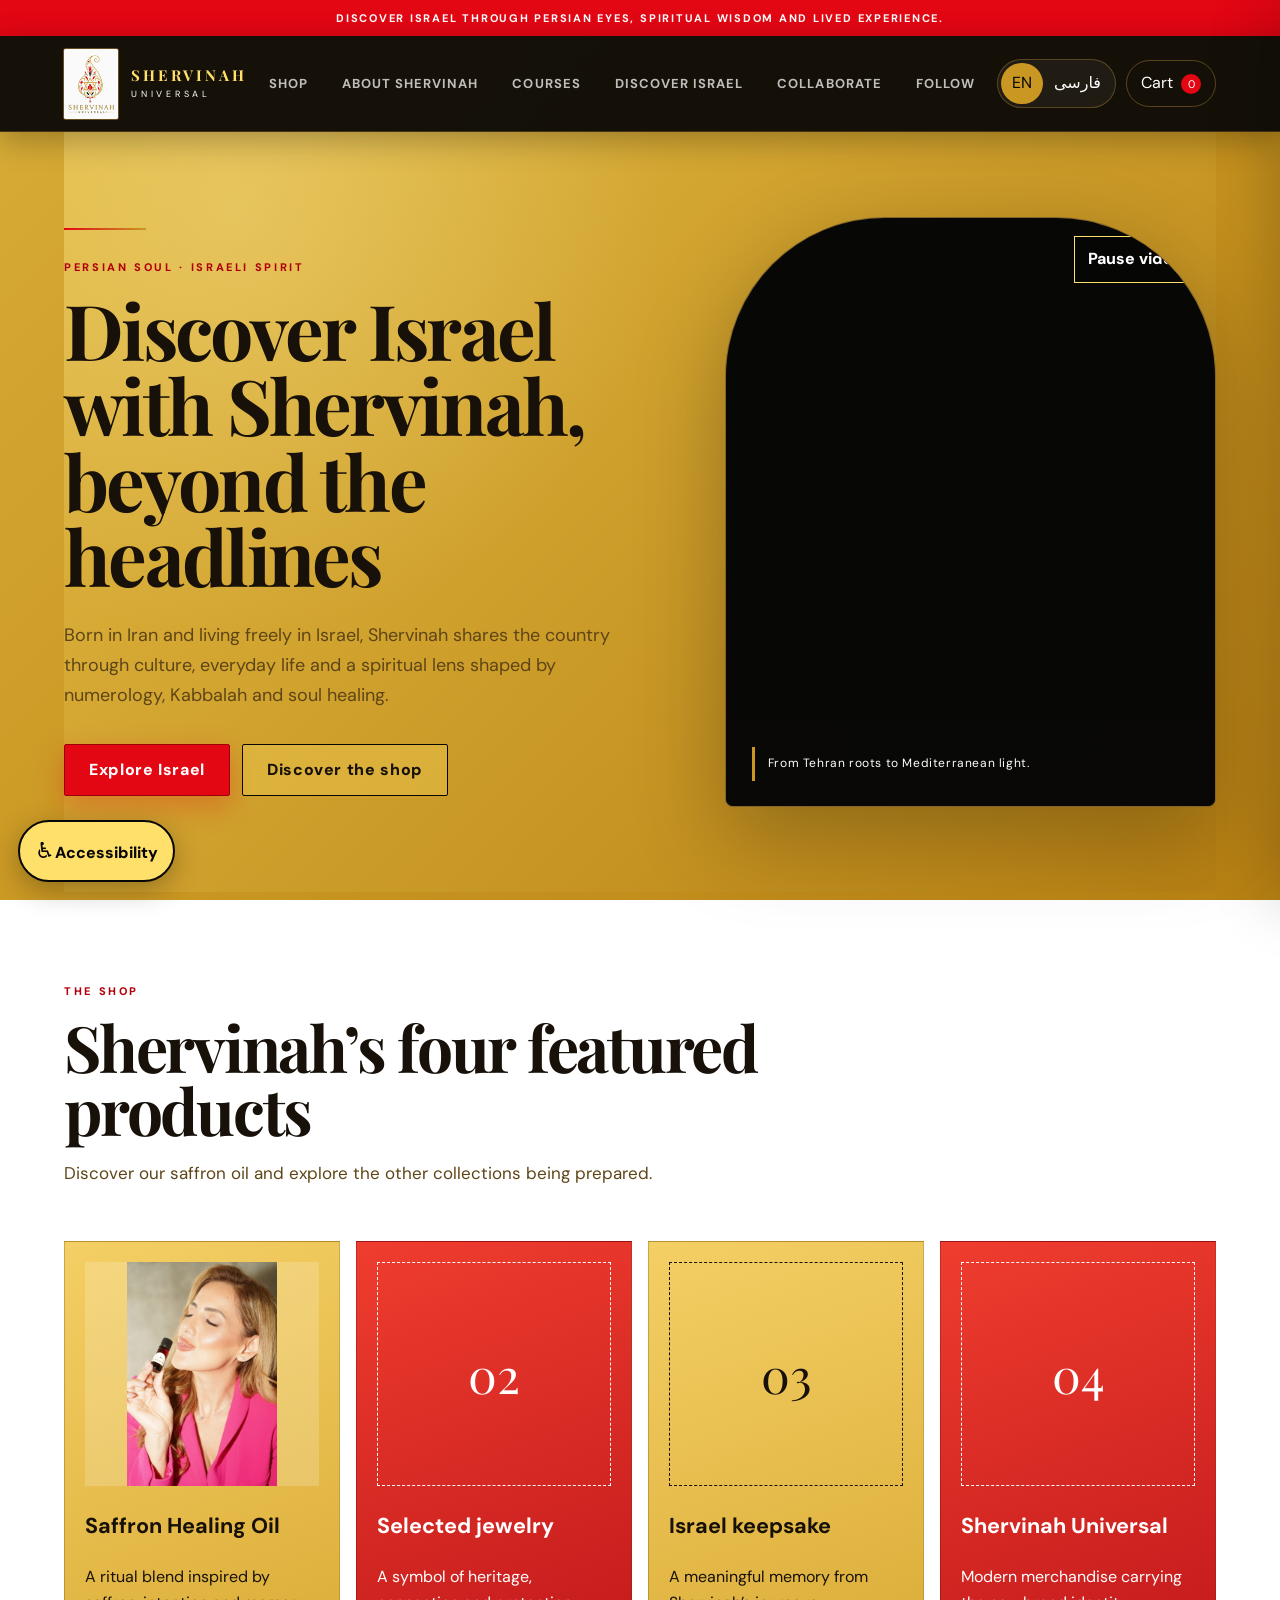
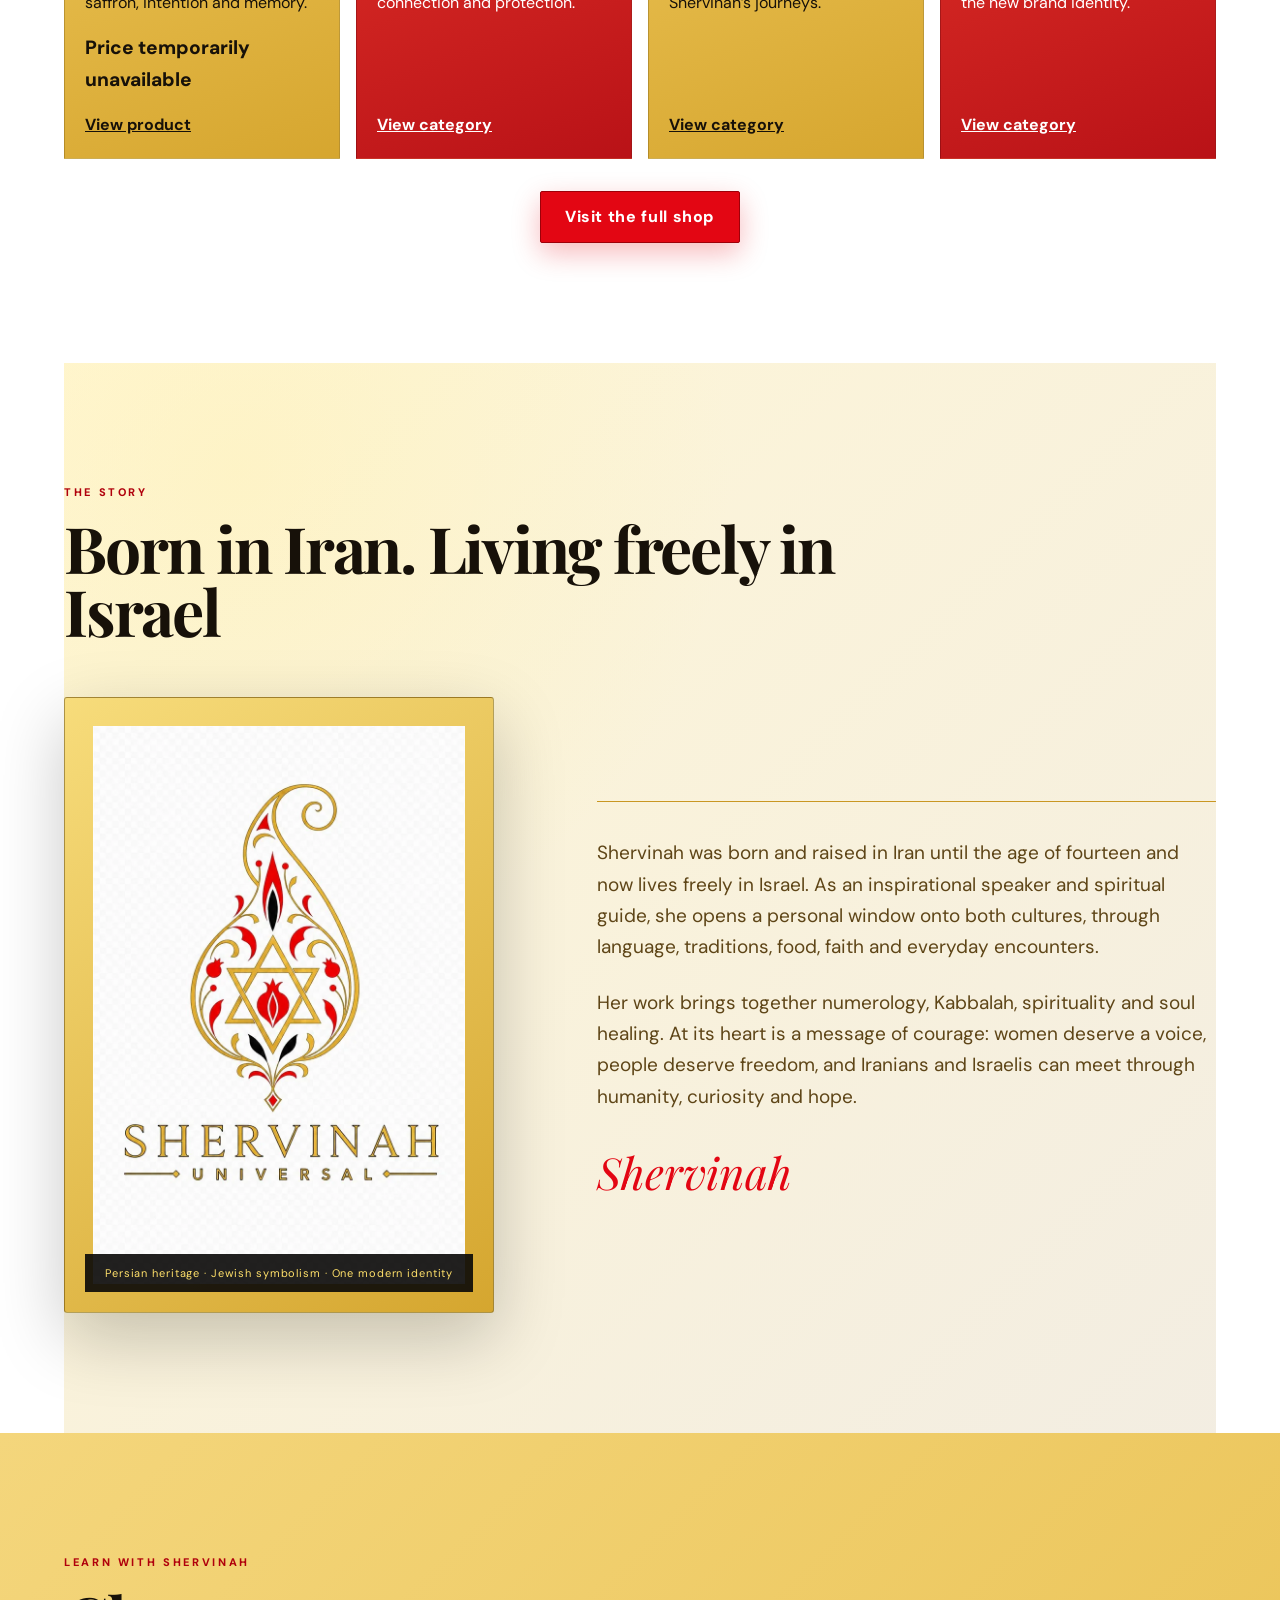
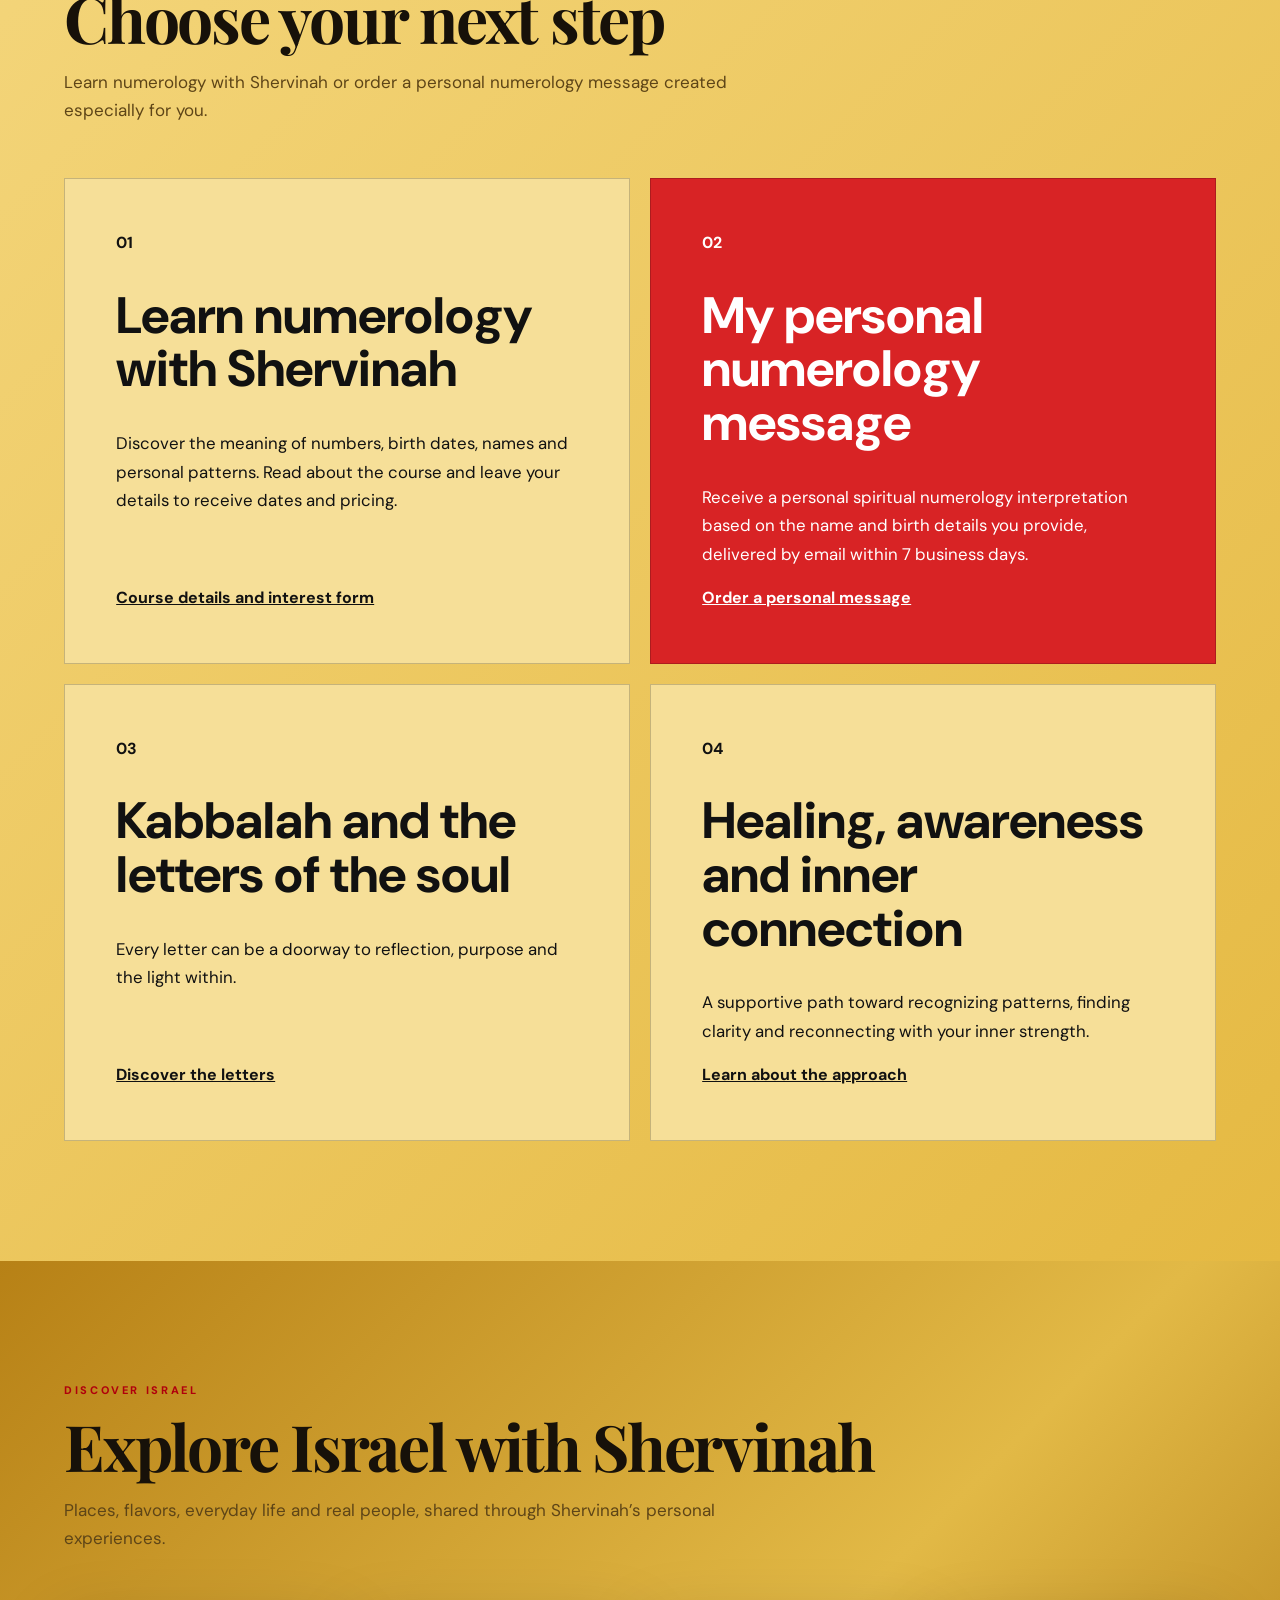
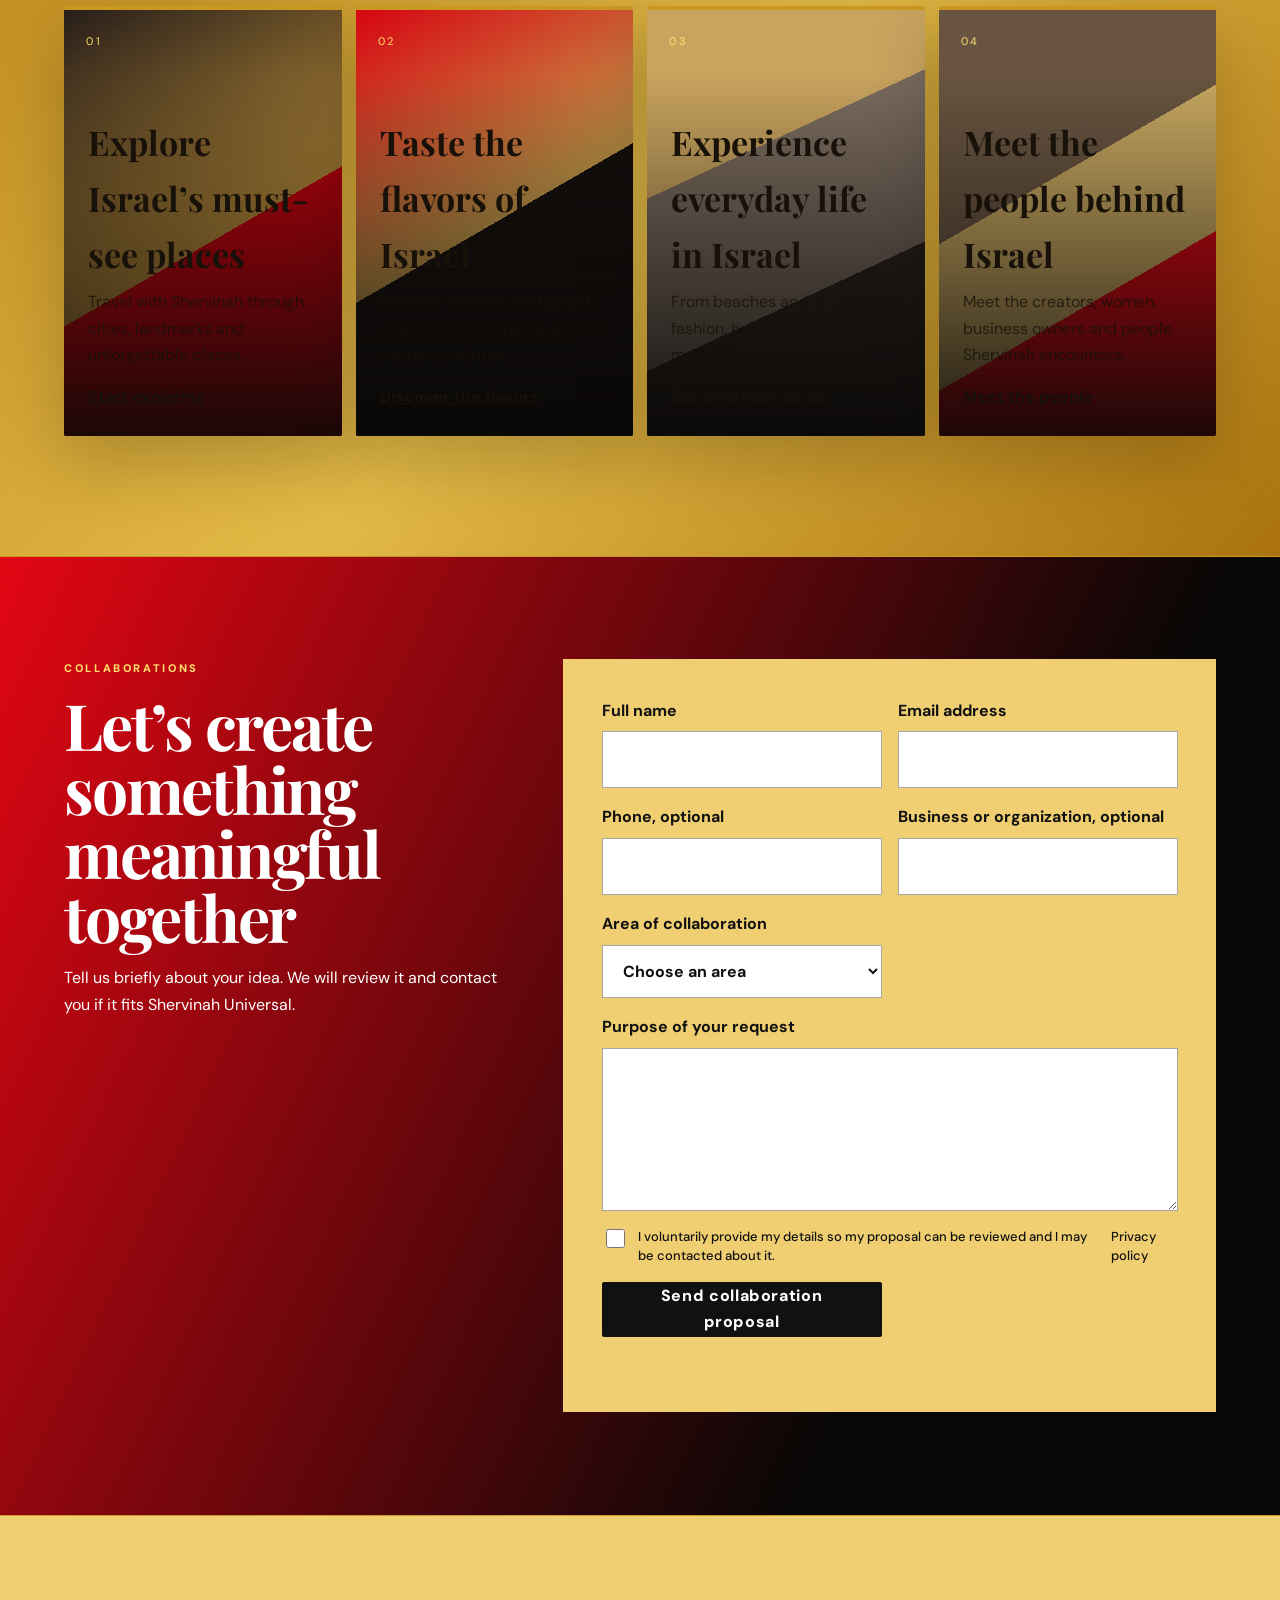
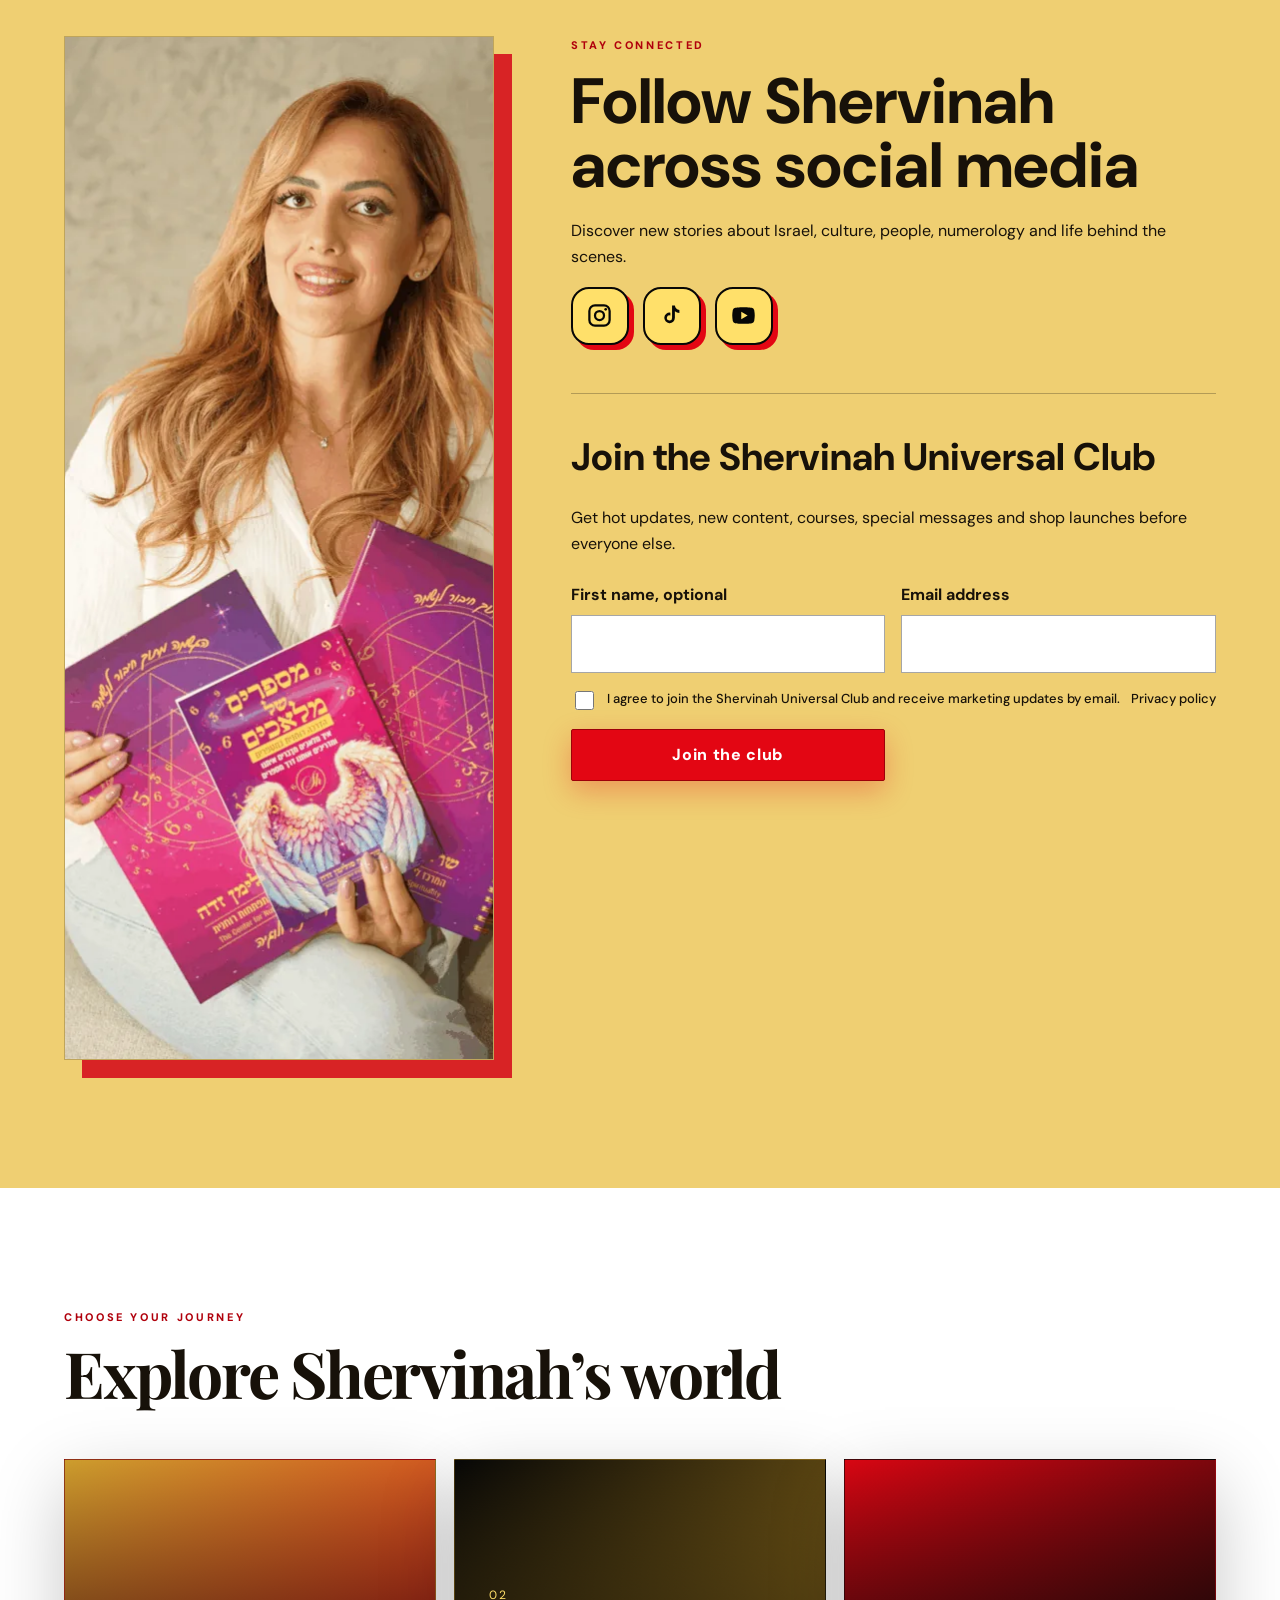
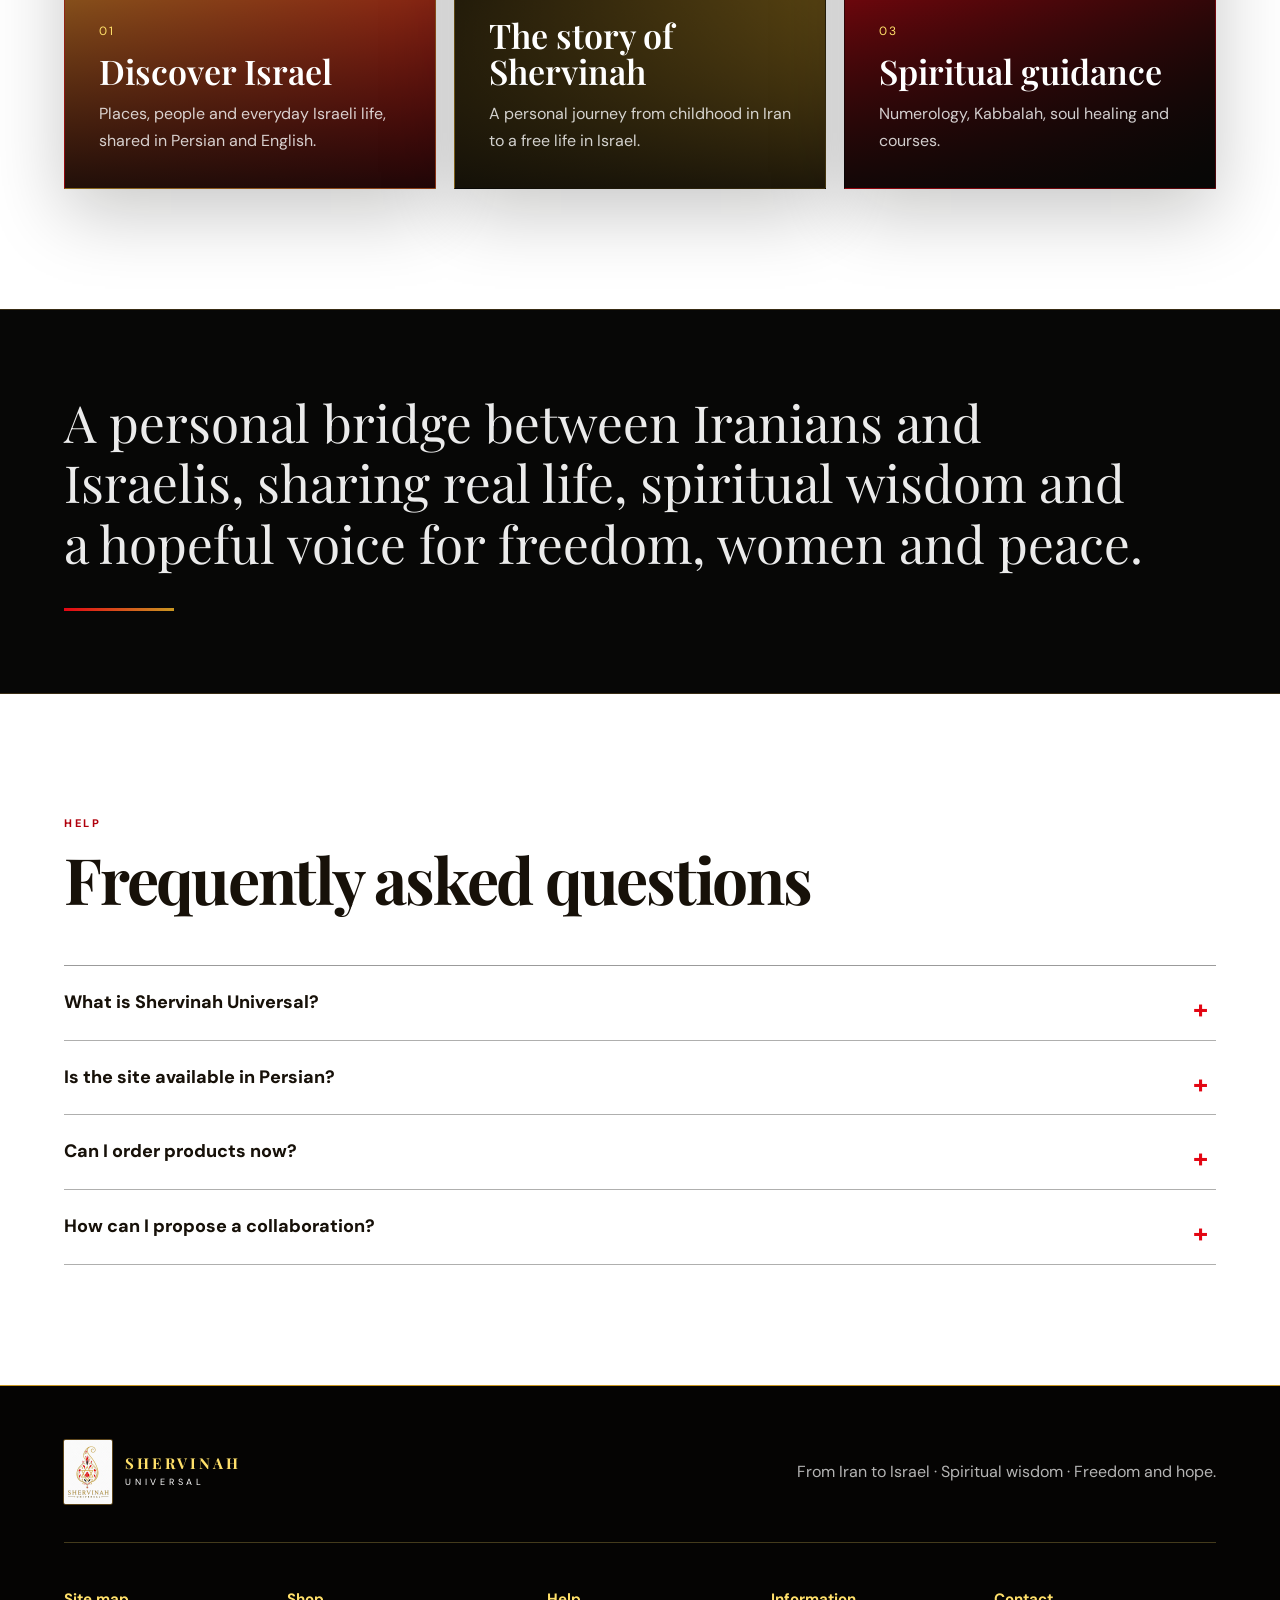
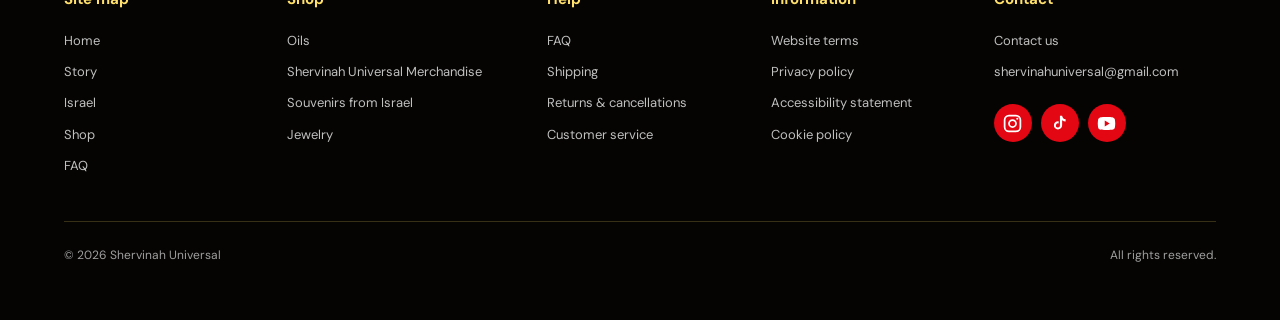
==== commit 2814b64a: "Add USD checkout, weight-based ECO POST shipping discount and verified Cardcom payments" ====
--- a/index.html
+++ b/index.html
@@ -1,246 +1,246 @@
-<!doctype html>
-<html lang="en" dir="ltr">
-<head>
- <meta charset="utf-8" />
- <meta name="viewport" content="width=device-width, initial-scale=1" />
- <meta name="description" content="Shervinah Universal, Persian soul, Israeli spirit, stories, culture and meaningful creations." />
- <title>Shervinah Universal</title><link rel="icon" href="assets/favicon/favicon-32.png" sizes="32x32" type="image/png"><link rel="icon" href="assets/favicon/favicon-16.png" sizes="16x16" type="image/png"><link rel="icon" href="assets/favicon/favicon.ico" sizes="48x48"><link rel="apple-touch-icon" href="assets/favicon/apple-touch-icon.png"><link rel="canonical" href="https://www.shervinahuniversal.com/"><meta property="og:type" content="website"><meta property="og:site_name" content="Shervinah Universal"><meta property="og:title" content="Shervinah Universal"><meta property="og:description" content="Shervinah Universal, Persian soul, Israeli spirit, stories, culture and meaningful creations."><meta property="og:image" content="https://www.shervinahuniversal.com/assets/favicon/og-image.jpg"><meta property="og:url" content="https://www.shervinahuniversal.com/"><meta name="twitter:card" content="summary_large_image"><meta name="twitter:title" content="Shervinah Universal"><meta name="twitter:description" content="Shervinah Universal, Persian soul, Israeli spirit, stories, culture and meaningful creations."><meta name="twitter:image" content="https://www.shervinahuniversal.com/assets/favicon/og-image.jpg"><script async src="https://www.googletagmanager.com/gtag/js?id=G-7BXHJC7DZ1"></script><script>window.dataLayer=window.dataLayer||[];function gtag(){dataLayer.push(arguments);}gtag('js',new Date());gtag('config','G-7BXHJC7DZ1');</script>
- <link rel="preconnect" href="https://fonts.googleapis.com">
- <link rel="preconnect" href="https://fonts.gstatic.com" crossorigin>
- <link href="https://fonts.googleapis.com/css2?family=DM+Sans:wght@400;500;600;700&family=Playfair+Display:wght@500;600;700&family=Vazirmatn:wght@400;500;600;700&display=swap" rel="stylesheet">
- <link rel="stylesheet" href="styles.css?v=mobile-nav-punctuation-1" />
-</head>
-<body id="top">
- <a class="skip-link" href="#mainContent" data-i18n="skipContent">Skip to main content</a>
- <div class="announcement" data-i18n="announcement">Discover Israel through Persian eyes, spiritual wisdom and lived experience.</div>
-
- <header class="site-header">
- <a class="brand" href="#top" aria-label="Shervinah Universal home">
- <span class="brand-mark"><img src="assets/images/shervinah-logo-modern-web.webp" width="768" height="1152" alt="" /></span>
- <span class="brand-copy"><strong>SHERVINAH</strong><small>UNIVERSAL</small></span>
- </a>
-
- <button class="mobile-nav-toggle" id="mobileNavToggle" type="button" aria-controls="mainNavigation" aria-expanded="false" data-en="Menu" data-fa="منو">Menu</button>
-    <nav class="desktop-nav" id="mainNavigation" aria-label="Main navigation">
-      <a href="#shop" data-en="Shop" data-fa="فروشگاه">Shop</a>
-      <a href="#story" data-en="About Shervinah" data-fa="درباره شروینا">About Shervinah</a>
-      <a href="#spiritual" data-en="Courses" data-fa="دوره‌ها">Courses</a>
-      <a href="#israel" data-en="Discover Israel" data-fa="کشف اسرائیل">Discover Israel</a>
-      <a href="#collaborate" data-en="Collaborate" data-fa="همکاری">Collaborate</a>
-      <a href="#community" data-en="Follow" data-fa="دنبال کردن">Follow</a>
-    </nav>
-
- <div class="header-actions">
- <div class="language-switch" aria-label="Language switcher">
- <button class="lang-btn active" data-lang="en">EN</button>
- <button class="lang-btn" data-lang="fa">فارسی</button>
- </div>
- <button class="cart-button" id="cartButton" aria-label="Shopping cart">
- <span data-i18n="cart">Cart</span>
- <span class="cart-count" id="cartCount">0</span>
- </button>
- </div>
- </header>
-
- <main id="mainContent">
-<section class="hero section-shell">
- <div class="hero-copy reveal">
- <p class="eyebrow" data-i18n="heroEyebrow">PERSIAN SOUL · ISRAELI SPIRIT</p>
- <h1 data-i18n="heroTitle">Discover Israel with Shervinah, beyond the headlines</h1>
- <p class="hero-text" data-i18n="heroText">Born in Iran and living freely in Israel, Shervinah shares the country through culture, everyday life and a spiritual lens shaped by numerology, Kabbalah and soul healing.</p>
- <div class="hero-actions">
- <a class="button button-primary" href="#israel" data-i18n="exploreIsrael">Explore Israel</a>
- <a class="button button-ghost" href="#shop" data-i18n="discoverShop">Discover the shop</a>
- </div>
- </div>
-
- <div class="hero-art hero-video-wrap reveal">
- <video class="hero-video" autoplay muted loop playsinline preload="metadata" aria-label="Shervinah exploring Israel">
- <source src="assets/videos/shervinah-website-hero-30s-corrected.mp4" type="video/mp4" />
- </video>
- <div class="hero-video-shade" aria-hidden="true"></div>
- <div class="hero-caption" data-i18n="heroCaption">From Tehran roots to Mediterranean light.</div>
- <button class="video-toggle" id="videoToggle" type="button" aria-pressed="false" data-i18n="pauseVideo">Pause video</button>
- </div>
- </section>
-
-<section id="shop" class="featured-products section-shell section-pad" aria-labelledby="featuredTitle">
- <div class="section-heading reveal">
- <p class="eyebrow" data-en="THE SHOP" data-fa="فروشگاه">THE SHOP</p>
- <h2 id="featuredTitle" data-en="Shervinah’s four featured products" data-fa="چهار محصول منتخب شروینا">Shervinah’s four featured products</h2>
- <p class="section-subtitle" data-en="Discover our saffron oil and explore the other collections being prepared." data-fa="روغن زعفران ما را بشناسید و با مجموعه‌های دیگری که در حال آماده‌سازی هستند آشنا شوید.">Discover our saffron oil and explore the other collections being prepared.</p>
- </div>
- <div class="featured-product-grid">
- <a class="featured-product product-oil reveal" href="shop.html#oils"><img src="assets/images/products/oil-saffron/saffron-oil-01.jpg" alt="Saffron oil · روغن زعفران" width="800" height="1200" loading="lazy" style="display:block;width:100%;height:14rem;object-fit:contain;margin-bottom:1.2rem;background:rgba(255,255,255,.18)" /><h3 data-en="Saffron Healing Oil" data-fa="روغن شفابخش زعفران">Saffron Healing Oil</h3><p data-en="A ritual blend inspired by saffron, intention and memory." data-fa="ترکیبی آیینی با الهام از زعفران، نیت و خاطره.">A ritual blend inspired by saffron, intention and memory.</p><span class="featured-product-price" dir="ltr" style="font-size:1.2rem;font-weight:800">125 ₪</span><strong data-en="View product" data-fa="مشاهده محصول">View product</strong></a>
- <a class="featured-product product-jewelry reveal" href="shop.html#jewelry"><span class="product-image-placeholder" aria-hidden="true">02</span><h3 data-en="Selected jewelry" data-fa="جواهر منتخب">Selected jewelry</h3><p data-en="A symbol of heritage, connection and protection." data-fa="نمادی از میراث، پیوند و حفاظت.">A symbol of heritage, connection and protection.</p><strong data-en="View category" data-fa="دیدن دسته‌بندی">View category</strong></a>
- <a class="featured-product product-israel reveal" href="shop.html#souvenirs"><span class="product-image-placeholder" aria-hidden="true">03</span><h3 data-en="Israel keepsake" data-fa="یادگاری اسرائیل">Israel keepsake</h3><p data-en="A meaningful memory from Shervinah’s journeys." data-fa="خاطره‌ای معنادار از سفرهای شروینا.">A meaningful memory from Shervinah’s journeys.</p><strong data-en="View category" data-fa="دیدن دسته‌بندی">View category</strong></a>
- <a class="featured-product product-merch reveal" href="shop.html#merch"><span class="product-image-placeholder" aria-hidden="true">04</span><h3>Shervinah Universal</h3><p data-en="Modern merchandise carrying the new brand identity." data-fa="محصولات مدرن با هویت تازه برند.">Modern merchandise carrying the new brand identity.</p><strong data-en="View category" data-fa="دیدن دسته‌بندی">View category</strong></a>
- </div>
- <div class="section-action"><a class="button button-primary" href="shop.html" data-en="Visit the full shop" data-fa="دیدن فروشگاه کامل">Visit the full shop</a></div>
- </section>
-
-<section id="story" class="story section-shell section-pad">
- <div class="section-heading reveal">
- <p class="eyebrow" data-i18n="storyEyebrow">THE STORY</p>
- <h2 data-i18n="storyTitle">Born in Iran. Living freely in Israel</h2>
- </div>
- <div class="story-grid">
- <div class="story-visual reveal">
- <div class="portrait-frame brand-showcase">
- <img src="assets/images/shervinah-logo-modern-web.webp" width="768" height="1152" alt="Shervinah Universal Persian and Jewish heritage logo" loading="lazy" />
- <span class="brand-showcase-label" data-i18n="portraitPlaceholder">Persian heritage · Jewish symbolism · One modern identity</span>
- </div>
- </div>
- <div class="story-copy reveal">
- <p data-i18n="storyP1">Shervinah was born and raised in Iran until the age of fourteen and now lives freely in Israel. As an inspirational speaker and spiritual guide, she opens a personal window onto both cultures, through language, traditions, food, faith and everyday encounters.</p>
- <p data-i18n="storyP2">Her work brings together numerology, Kabbalah, spirituality and soul healing. At its heart is a message of courage: women deserve a voice, people deserve freedom, and Iranians and Israelis can meet through humanity, curiosity and hope.</p>
- <div class="signature">Shervinah</div>
- </div>
- </div>
- </section>
-
-<section id="spiritual" class="services-section section-pad">
- <div class="section-shell">
- <div class="section-heading reveal">
- <p class="eyebrow" data-en="LEARN WITH SHERVINAH" data-fa="با شروینا بیاموزید">LEARN WITH SHERVINAH</p>
- <h2 data-en="Choose your next step" data-fa="قدم بعدی خود را انتخاب کنید">Choose your next step</h2>
- <p class="section-subtitle" data-en="Learn numerology with Shervinah or order a personal numerology message created especially for you." data-fa="با شروینا عددشناسی بیاموزید یا پیام شخصی عددشناسی ویژه خود را سفارش دهید.">Learn numerology with Shervinah or order a personal numerology message created especially for you.</p>
- </div>
- <div class="service-choice-grid">
- <a class="service-choice course-choice reveal" href="course.html"><span>01</span><h3 data-en="Learn numerology with Shervinah" data-fa="عددشناسی را با شروینا بیاموزید">Learn numerology with Shervinah</h3><p data-en="Discover the meaning of numbers, birth dates, names and personal patterns. Read about the course and leave your details to receive dates and pricing." data-fa="معنای اعداد، تاریخ تولد، نام و الگوهای شخصی را کشف کنید. درباره دوره بیشتر بخوانید و برای دریافت زمان و قیمت، اطلاعات خود را ثبت کنید.">Discover the meaning of numbers, birth dates, names and personal patterns.</p><strong data-en="Course details and interest form" data-fa="جزئیات دوره و فرم علاقه‌مندی">Course details and interest form</strong></a>
- <a class="service-choice message-choice reveal" href="personal-message.html"><span>02</span><h3 data-en="My personal numerology message" data-fa="پیام شخصی عددشناسی برای شما">My personal numerology message</h3><p data-en="Receive a personal spiritual numerology interpretation based on the name and birth details you provide, delivered by email within 7 business days." data-fa="بر اساس نام و تاریخ تولد خود، یک تفسیر شخصی و معنوی عددشناسی دریافت کنید که حداکثر تا ۷ روز کاری با ایمیل ارسال می‌شود.">Receive a personal spiritual numerology interpretation delivered by email within 7 business days.</p><strong data-en="Order a personal message" data-fa="سفارش پیام شخصی">Order a personal message</strong></a>
- <a class="service-choice kabbalah-choice reveal" href="explore.html?topic=kabbalah"><span>03</span><h3 data-en="Kabbalah and the letters of the soul" data-fa="کابالا و حروف روح">Kabbalah and the letters of the soul</h3><p data-en="Every letter can be a doorway to reflection, purpose and the light within." data-fa="هر حرف می‌تواند دری به تأمل، رسالت و نور درون باشد.">Every letter can be a doorway to reflection, purpose and the light within.</p><strong data-en="Discover the letters" data-fa="کشف حروف">Discover the letters</strong></a>
- <a class="service-choice healing-choice reveal" href="explore.html?topic=healing"><span>04</span><h3 data-en="Healing, awareness and inner connection" data-fa="شفا، آگاهی و ارتباط درونی">Healing, awareness and inner connection</h3><p data-en="A supportive path toward recognizing patterns, finding clarity and reconnecting with your inner strength." data-fa="مسیری حمایتی برای شناخت الگوها، یافتن وضوح و اتصال دوباره به نیروی درون.">A supportive path toward recognizing patterns, finding clarity and reconnecting with your inner strength.</p><strong data-en="Learn about the approach" data-fa="آشنایی با رویکرد">Learn about the approach</strong></a>
- </div>
- </div>
- </section>
-
-<section id="israel" class="destinations section-pad">
- <div class="section-shell">
- <div class="section-heading reveal">
- <p class="eyebrow" data-en="DISCOVER ISRAEL" data-fa="کشف اسرائیل">DISCOVER ISRAEL</p>
- <h2 data-en="Explore Israel with Shervinah" data-fa="اسرائیل را با شروینا کشف کنید">Explore Israel with Shervinah</h2>
- <p class="section-subtitle" data-en="Places, flavors, everyday life and real people, shared through Shervinah’s personal experiences." data-fa="مکان‌ها، طعم‌ها، زندگی روزمره و آدم‌های واقعی از دریچه تجربه‌های شخصی شروینا.">Places, flavors, everyday life and real people, shared through Shervinah’s personal experiences.</p>
- </div>
- <div class="destination-grid">
- <a class="destination-card jerusalem reveal" href="explore.html?topic=places"><div class="destination-number">01</div><div class="destination-content"><h3 data-en="Explore Israel’s must-see places" data-fa="دیدنی‌های شگفت‌انگیز اسرائیل را کشف کنید">Explore Israel’s must-see places</h3><p data-en="Travel with Shervinah through cities, landmarks and unforgettable places." data-fa="با شروینا به شهرها، مکان‌های دیدنی و گوشه‌های فراموش‌نشدنی اسرائیل سفر کن.">Travel with Shervinah through cities, landmarks and unforgettable places.</p><strong data-en="Start exploring" data-fa="شروع سفر">Start exploring</strong></div></a>
- <a class="destination-card jaffa reveal" href="explore.html?topic=flavors"><div class="destination-number">02</div><div class="destination-content"><h3 data-en="Taste the flavors of Israel" data-fa="طعم‌های واقعی اسرائیل را تجربه کنید">Taste the flavors of Israel</h3><p data-en="Discover markets, restaurants, street food and the flavors that connect cultures." data-fa="بازارها، رستوران‌ها، غذاهای خیابانی و طعم‌هایی را بشناس که فرهنگ‌ها را به هم پیوند می‌دهند.">Discover markets, restaurants, street food and the flavors that connect cultures.</p><strong data-en="Discover the flavors" data-fa="کشف طعم‌ها">Discover the flavors</strong></div></a>
- <a class="destination-card telaviv reveal" href="explore.html?topic=everyday"><div class="destination-number">03</div><div class="destination-content"><h3 data-en="Experience everyday life in Israel" data-fa="زندگی واقعی در اسرائیل را از نزدیک ببینید">Experience everyday life in Israel</h3><p data-en="From beaches and shopping to fashion, holidays and everyday moments." data-fa="از ساحل و خرید تا مد، جشن‌ها و لحظه‌های واقعی زندگی روزمره.">From beaches and shopping to fashion, holidays and everyday moments.</p><strong data-en="See everyday Israel" data-fa="دیدن زندگی روزمره">See everyday Israel</strong></div></a>
- <a class="destination-card haifa reveal" href="explore.html?topic=people"><div class="destination-number">04</div><div class="destination-content"><h3 data-en="Meet the people behind Israel" data-fa="با آدم‌های واقعی اسرائیل آشنا شوید">Meet the people behind Israel</h3><p data-en="Meet the creators, women, business owners and people Shervinah encounters." data-fa="با زنان، هنرمندان، صاحبان کسب‌وکار و آدم‌هایی که شروینا در مسیرش می‌بیند آشنا شو.">Meet the creators, women, business owners and people Shervinah encounters.</p><strong data-en="Meet the people" data-fa="آشنایی با آدم‌ها">Meet the people</strong></div></a>
- </div>
- </div>
- </section>
-
-<section id="collaborate" class="collaboration full-bleed">
- <div class="section-shell collaboration-form-layout reveal">
- <div><p class="eyebrow light" data-en="COLLABORATIONS" data-fa="همکاری‌ها">COLLABORATIONS</p><h2 data-en="Let’s create something meaningful together" data-fa="بیایید با هم چیزی معنادار بسازیم">Let’s create something meaningful together</h2><p data-en="Tell us briefly about your idea. We will review it and contact you if it fits Shervinah Universal." data-fa="کمی درباره پیشنهاد خود برای ما بنویسید. آن را بررسی می‌کنیم و اگر با فعالیت شروینا یونیورسال هماهنگ باشد، با شما تماس می‌گیریم.">Tell us briefly about your idea.</p></div>
- <form class="lead-form collaboration-form" data-lead-form data-form-type="collaboration">
- <label><span data-en="Full name" data-fa="نام و نام خانوادگی">Full name</span><input name="full_name" autocomplete="name" required></label>
- <label><span data-en="Email address" data-fa="آدرس ایمیل">Email address</span><input type="email" name="email" autocomplete="email" required></label>
- <label><span data-en="Phone, optional" data-fa="شماره تلفن، اختیاری">Phone, optional</span><input type="tel" name="phone" autocomplete="tel"></label>
- <label><span data-en="Business or organization, optional" data-fa="نام کسب‌وکار یا سازمان، اختیاری">Business or organization, optional</span><input name="organization" autocomplete="organization"></label>
- <label><span data-en="Area of collaboration" data-fa="زمینه همکاری">Area of collaboration</span><select name="request_area" required><option value="" data-en="Choose an area" data-fa="یک زمینه انتخاب کن">Choose an area</option><option value="tourism" data-en="Tourism and hospitality" data-fa="گردشگری و مهمان‌نوازی">Tourism and hospitality</option><option value="culture" data-en="Culture and events" data-fa="فرهنگ و رویدادها">Culture and events</option><option value="speaking" data-en="Speaking and appearances" data-fa="سخنرانی و حضور در برنامه‌ها">Speaking and appearances</option><option value="spiritual" data-en="Spirituality and numerology" data-fa="معنویت و عددشناسی">Spirituality and numerology</option><option value="lifestyle" data-en="Fashion, beauty and lifestyle" data-fa="مد، زیبایی و سبک زندگی">Fashion, beauty and lifestyle</option><option value="products" data-en="Products and commerce" data-fa="محصولات و تجارت">Products and commerce</option><option value="content" data-en="Social media and content" data-fa="شبکه‌های اجتماعی و تولید محتوا">Social media and content</option><option value="media" data-en="Media and interviews" data-fa="رسانه و مصاحبه">Media and interviews</option><option value="other" data-en="Other" data-fa="سایر">Other</option></select></label>
- <label class="form-full"><span data-en="Purpose of your request" data-fa="هدف درخواست">Purpose of your request</span><textarea name="request_purpose" rows="5" required></textarea></label>
- <label class="privacy-consent form-full"><input type="checkbox" name="service_consent" value="1" required><span data-en="I voluntarily provide my details so my proposal can be reviewed and I may be contacted about it." data-fa="اطلاعاتم را با رضایت برای بررسی پیشنهاد همکاری و تماس درباره آن ارائه می‌دهم.">I voluntarily provide my details so my proposal can be reviewed and I may be contacted about it.</span> <a href="privacy.html" data-en="Privacy policy" data-fa="سیاست حفظ حریم خصوصی">Privacy policy</a></label>
- <input class="hp-field" name="website" tabindex="-1" autocomplete="off" aria-hidden="true">
- <button class="button button-light" type="submit" data-en="Send collaboration proposal" data-fa="ارسال پیشنهاد همکاری">Send collaboration proposal</button><p class="form-message form-full" aria-live="polite"></p>
- </form>
- </div>
- </section>
-
-<section id="community" class="community-section section-pad">
- <div class="section-shell community-layout">
- <div class="community-photo reveal"><img src="assets/images/shervinah-community.webp" width="683" height="1024" alt="Shervinah presenting her numerology creations" data-community-image loading="lazy"></div>
- <div class="community-content reveal">
- <p class="eyebrow" data-en="STAY CONNECTED" data-fa="همراه شروینا بمانید">STAY CONNECTED</p>
- <h2 data-en="Follow Shervinah across social media" data-fa="شروینا را در شبکه‌های اجتماعی دنبال کنید">Follow Shervinah across social media</h2>
- <p data-en="Discover new stories about Israel, culture, people, numerology and life behind the scenes." data-fa="داستان‌های تازه درباره اسرائیل، فرهنگ، مردم، عددشناسی و لحظه‌های پشت صحنه را دنبال کنید.">Discover new stories about Israel, culture, people, numerology and life behind the scenes.</p>
- <div class="community-actions social-icon-actions"><a class="social-icon-button" href="https://www.instagram.com/shervinah.universal/" target="_blank" rel="noopener" aria-label="Shervinah Universal on Instagram" title="Instagram"><svg viewBox="0 0 24 24" role="img" aria-hidden="true"><rect x="3" y="3" width="18" height="18" rx="5" fill="none" stroke="currentColor" stroke-width="2"/><circle cx="12" cy="12" r="4" fill="none" stroke="currentColor" stroke-width="2"/><circle cx="17.5" cy="6.5" r="1.2" fill="currentColor"/></svg></a><a class="social-icon-button" href="https://www.tiktok.com/@shervinah.universal" target="_blank" rel="noopener" aria-label="Shervinah Universal on TikTok" title="TikTok"><svg viewBox="0 0 24 24" role="img" aria-hidden="true"><path d="M15 3v11.1a4.7 4.7 0 1 1-4-4.65v2.55a2.3 2.3 0 1 0 1.5 2.16V3h2.5c.35 2.15 1.65 3.7 4 4.2v2.55A7.2 7.2 0 0 1 15 8.3V3Z" fill="currentColor"/></svg></a><a class="social-icon-button youtube" href="https://youtube.com/@shervinah.universal" target="_blank" rel="noopener" aria-label="Shervinah Universal on YouTube" title="YouTube"><svg viewBox="0 0 24 24" role="img" aria-hidden="true"><path d="M21.5 7.2a3 3 0 0 0-2.1-2.1C17.5 4.6 12 4.6 12 4.6s-5.5 0-7.4.5a3 3 0 0 0-2.1 2.1A31 31 0 0 0 2 12a31 31 0 0 0 .5 4.8 3 3 0 0 0 2.1 2.1c1.9.5 7.4.5 7.4.5s5.5 0 7.4-.5a3 3 0 0 0 2.1-2.1A31 31 0 0 0 22 12a31 31 0 0 0-.5-4.8ZM10 15.3V8.7l5.7 3.3L10 15.3Z" fill="currentColor"/></svg></a></div>
- <div class="club-signup"><h3 data-en="Join the Shervinah Universal Club" data-fa="به باشگاه شروینا یونیورسال بپیوندید">Join the Shervinah Universal Club</h3><p data-en="Get hot updates, new content, courses, special messages and shop launches before everyone else." data-fa="تازه‌ترین خبرها، محتوا، دوره‌ها، پیام‌های ویژه و محصولات جدید را زودتر از دیگران دریافت کنید.">Get hot updates, new content, courses, special messages and shop launches before everyone else.</p>
- <form class="lead-form compact-form" data-lead-form data-form-type="club">
- <label><span data-en="First name, optional" data-fa="نام، اختیاری">First name, optional</span><input name="first_name" autocomplete="given-name"></label>
- <label><span data-en="Email address" data-fa="آدرس ایمیل">Email address</span><input type="email" name="email" autocomplete="email" required></label>
- <label class="privacy-consent"><input type="checkbox" name="marketing_consent" value="1" required><span data-en="I agree to join the Shervinah Universal Club and receive marketing updates by email." data-fa="با عضویت در باشگاه شروینا یونیورسال و دریافت ایمیل‌های خبری و بازاریابی موافقم.">I agree to join the Shervinah Universal Club and receive marketing updates by email.</span> <a href="privacy.html" data-en="Privacy policy" data-fa="سیاست حفظ حریم خصوصی">Privacy policy</a></label>
- <input class="hp-field" name="website" tabindex="-1" autocomplete="off" aria-hidden="true">
- <button class="button button-primary" type="submit" data-en="Join the club" data-fa="عضویت در باشگاه">Join the club</button><p class="form-message" aria-live="polite"></p>
- </form>
- </div>
- </div>
- </div>
- </section>
-
-<section class="gateway section-shell section-pad" aria-labelledby="gatewayTitle">
- <div class="section-heading reveal"><p class="eyebrow" data-i18n="gatewayEyebrow">CHOOSE YOUR JOURNEY</p><h2 id="gatewayTitle" data-i18n="gatewayTitle">Explore Shervinah’s world</h2></div>
- <div class="gateway-grid">
- <a class="gateway-card gateway-israel reveal" href="#israel"><span>01</span><h3 data-i18n="gatewayIsrael">Discover Israel</h3><p data-i18n="gatewayIsraelText">Places, people and everyday Israeli life, shared in Persian and English.</p></a>
- <a class="gateway-card gateway-story reveal" href="#story"><span>02</span><h3 data-i18n="gatewayStory">The story of Shervinah</h3><p data-i18n="gatewayStoryText">A personal journey from childhood in Iran to a free life in Israel.</p></a>
- <a class="gateway-card gateway-shop reveal" href="explore.html?topic=numerology"><span>03</span><h3 data-i18n="gatewayShop">Spiritual guidance</h3><p data-i18n="gatewayShopText">Numerology, Kabbalah, soul healing and courses.</p></a>
- </div>
- </section>
-
-<section class="manifesto full-bleed">
- <div class="manifesto-inner section-shell reveal">
- <p data-i18n="manifesto">A personal bridge between Iranians and Israelis, sharing real life, spiritual wisdom and a hopeful voice for freedom, women and peace.</p>
- </div>
- </section>
-
-<section id="faq" class="faq section-shell section-pad">
- <div class="section-heading reveal"><p class="eyebrow" data-i18n="faqEyebrow">HELP</p><h2 data-i18n="faqTitle">Frequently asked questions</h2></div>
- <div class="faq-list reveal">
- <details><summary data-i18n="faqQ1">What is Shervinah Universal?</summary><p data-i18n="faqA1">A Persian-and-English platform where Shervinah shares Israel, her journey from Iran, numerology, Kabbalah, spirituality and soul healing.</p></details>
- <details><summary data-i18n="faqQ2">Is the site available in Persian?</summary><p data-i18n="faqA2">Yes. Use the language switch at the top of every page for full right-to-left Persian.</p></details>
- <details><summary data-i18n="faqQ3">Can I order products now?</summary><p data-i18n="faqA3">The collections are being prepared. Secure online checkout will be added later.</p></details>
- <details><summary data-i18n="faqQ4">How can I propose a collaboration?</summary><p><a href="mailto:shervinahuniversal@gmail.com">shervinahuniversal@gmail.com</a></p></details>
- </div>
- </section>
-</main>
-
- <footer class="site-footer">
- <div class="section-shell footer-brand-row">
- <div class="brand footer-brand"><span class="brand-mark"><img src="assets/images/shervinah-logo-modern-web.webp" width="768" height="1152" alt="" loading="lazy" /></span><span class="brand-copy"><strong>SHERVINAH</strong><small>UNIVERSAL</small></span></div>
- <p data-i18n="footerTagline">From Iran to Israel · Spiritual wisdom · Freedom and hope.</p>
- </div>
- <div class="section-shell footer-columns">
- <section><h2 data-i18n="footerMap">Site map</h2><a href="#mainContent" data-i18n="home">Home</a><a href="#story" data-i18n="navStory">Story</a><a href="#israel" data-i18n="navIsrael">Israel</a><a href="#shop" data-i18n="navShop">Shop</a><a href="#faq" data-i18n="faqTitleShort">FAQ</a></section>
- <section><h2 data-i18n="footerShop">Shop</h2><a href="#shop" data-i18n="catOils">Oils</a><a href="#shop" data-i18n="catMerch">Shervinah Universal Merchandise</a><a href="#shop" data-i18n="catSouvenirs">Souvenirs from Israel</a><a href="#shop" data-i18n="catJewelry">Jewelry</a></section>
- <section><h2 data-i18n="footerHelp">Help</h2><a href="#faq" data-i18n="faqTitleShort">FAQ</a><a href="shipping.html" data-i18n="shipping">Shipping</a><a href="returns.html" data-i18n="returns">Returns & cancellations</a><a href="contact.html" data-i18n="customerService">Customer service</a></section>
- <section><h2 data-i18n="footerInfo">Information</h2><a href="terms.html" data-i18n="terms">Website terms</a><a href="privacy.html" data-i18n="privacy">Privacy policy</a><a href="accessibility.html" data-i18n="accessibility">Accessibility statement</a><a href="cookies.html" data-i18n="cookies">Cookie policy</a></section>
- <section><h2 data-i18n="footerContact">Contact</h2><a href="contact.html" data-i18n="contactUs">Contact us</a><a href="mailto:shervinahuniversal@gmail.com">shervinahuniversal@gmail.com</a><div class="social-links">
- <a href="https://www.instagram.com/shervinah.universal/" target="_blank" rel="noopener" aria-label="Shervinah Universal on Instagram" title="Instagram"><svg viewBox="0 0 24 24" role="img" aria-hidden="true"><rect x="3" y="3" width="18" height="18" rx="5" fill="none" stroke="currentColor" stroke-width="2"/><circle cx="12" cy="12" r="4" fill="none" stroke="currentColor" stroke-width="2"/><circle cx="17.5" cy="6.5" r="1.2" fill="currentColor"/></svg></a>
- <a href="https://www.tiktok.com/@shervinah.universal" target="_blank" rel="noopener" aria-label="Shervinah Universal on TikTok" title="TikTok"><svg viewBox="0 0 24 24" role="img" aria-hidden="true"><path d="M15 3v11.1a4.7 4.7 0 1 1-4-4.65v2.55a2.3 2.3 0 1 0 1.5 2.16V3h2.5c.35 2.15 1.65 3.7 4 4.2v2.55A7.2 7.2 0 0 1 15 8.3V3Z" fill="currentColor"/></svg></a>
- <a href="https://youtube.com/@shervinah.universal" target="_blank" rel="noopener" aria-label="Shervinah Universal on YouTube" title="YouTube"><svg viewBox="0 0 24 24" role="img" aria-hidden="true"><path d="M21.5 7.2a3 3 0 0 0-2.1-2.1C17.5 4.6 12 4.6 12 4.6s-5.5 0-7.4.5a3 3 0 0 0-2.1 2.1A31 31 0 0 0 2 12a31 31 0 0 0 .5 4.8 3 3 0 0 0 2.1 2.1c1.9.5 7.4.5 7.4.5s5.5 0 7.4-.5a3 3 0 0 0 2.1-2.1A31 31 0 0 0 22 12a31 31 0 0 0-.5-4.8ZM10 15.3V8.7l5.7 3.3L10 15.3Z" fill="currentColor"/></svg></a>
-</div></section>
- </div>
- <div class="section-shell footer-bottom"><p>© <span id="year"></span> Shervinah Universal</p><p data-i18n="rights">All rights reserved.</p></div>
- </footer>
-
- <aside class="cart-drawer" id="cartDrawer" aria-hidden="true" role="dialog" aria-modal="true" aria-labelledby="cartTitleHeading"><div class="cart-header"><h2 id="cartTitleHeading" data-i18n="cartTitle">Your cart</h2><button id="closeCart" aria-label="Close cart">×</button></div><div id="cartItems" class="cart-items"></div><div class="cart-footer"><p data-i18n="demoCheckout">Demo mode, checkout will be connected later.</p><button class="button button-primary" disabled data-i18n="checkout">Checkout</button></div></aside>
- <div class="cart-backdrop" id="cartBackdrop"></div>
-
- <button class="accessibility-toggle" id="accessibilityToggle" aria-controls="accessibilityPanel" aria-expanded="false"><span aria-hidden="true">♿</span><span data-i18n="a11yButton">Accessibility</span></button>
- <aside class="accessibility-panel" id="accessibilityPanel" aria-hidden="true" role="dialog" aria-modal="false" aria-labelledby="a11yHeading">
- <div class="accessibility-head"><h2 id="a11yHeading" data-i18n="a11yTitle">Accessibility</h2><button id="accessibilityClose" aria-label="Close">×</button></div>
- <p class="a11y-shortcut" data-i18n="a11yShortcut">Shortcut: Alt + A</p>
- <button data-a11y="font-up"><span aria-hidden="true">T+</span><span data-i18n="a11yFontUp">Increase text</span></button>
- <button data-a11y="font-down"><span aria-hidden="true">T−</span><span data-i18n="a11yFontDown">Decrease text</span></button>
- <button data-a11y="contrast"><span aria-hidden="true">◐</span><span data-i18n="a11yContrast">High contrast</span></button>
- <button data-a11y="grayscale"><span aria-hidden="true">◑</span><span data-i18n="a11yGray">Grayscale</span></button>
- <button data-a11y="links"><span aria-hidden="true">🔗</span><span data-i18n="a11yLinks">Highlight links</span></button>
- <button data-a11y="spacing"><span aria-hidden="true">↔</span><span data-i18n="a11ySpacing">Text spacing</span></button>
- <button data-a11y="line-height"><span aria-hidden="true">↕</span><span data-i18n="a11yLineHeight">Line height</span></button>
- <button data-a11y="readable"><span aria-hidden="true">Aa</span><span data-i18n="a11yReadable">Readable font</span></button>
- <button data-a11y="images"><span aria-hidden="true">▧</span><span data-i18n="a11yImages">Hide images</span></button>
- <button data-a11y="motion"><span aria-hidden="true">Ⅱ</span><span data-i18n="a11yMotion">Stop animations</span></button>
- <button data-a11y="cursor"><span aria-hidden="true">➤</span><span data-i18n="a11yCursor">Large cursor</span></button>
- <button data-a11y="guide"><span aria-hidden="true">━</span><span data-i18n="a11yGuide">Reading guide</span></button>
- <button data-a11y="align"><span aria-hidden="true">☰</span><span data-i18n="a11yAlign">Align text</span></button>
- <button class="a11y-reset" data-a11y="reset"><span aria-hidden="true">↺</span><span data-i18n="a11yReset">Reset all</span></button>
- <a href="accessibility.html" data-i18n="accessibility">Accessibility statement</a>
- <div class="reading-guide" id="readingGuide" aria-hidden="true"></div>
- <div class="sr-only" id="a11yStatus" aria-live="polite"></div>
- </aside>
-
- <script src="lead-form.js?v=1"></script>
- <script src="app.js?v=mobile-nav-punctuation-1"></script>
-</body>
-</html>
+<!doctype html>
+<html lang="en" dir="ltr">
+<head>
+ <meta charset="utf-8" />
+ <meta name="viewport" content="width=device-width, initial-scale=1" />
+ <meta name="description" content="Shervinah Universal, Persian soul, Israeli spirit, stories, culture and meaningful creations." />
+ <title>Shervinah Universal</title><link rel="icon" href="assets/favicon/favicon-32.png" sizes="32x32" type="image/png"><link rel="icon" href="assets/favicon/favicon-16.png" sizes="16x16" type="image/png"><link rel="icon" href="assets/favicon/favicon.ico" sizes="48x48"><link rel="apple-touch-icon" href="assets/favicon/apple-touch-icon.png"><link rel="canonical" href="https://www.shervinahuniversal.com/"><meta property="og:type" content="website"><meta property="og:site_name" content="Shervinah Universal"><meta property="og:title" content="Shervinah Universal"><meta property="og:description" content="Shervinah Universal, Persian soul, Israeli spirit, stories, culture and meaningful creations."><meta property="og:image" content="https://www.shervinahuniversal.com/assets/favicon/og-image.jpg"><meta property="og:url" content="https://www.shervinahuniversal.com/"><meta name="twitter:card" content="summary_large_image"><meta name="twitter:title" content="Shervinah Universal"><meta name="twitter:description" content="Shervinah Universal, Persian soul, Israeli spirit, stories, culture and meaningful creations."><meta name="twitter:image" content="https://www.shervinahuniversal.com/assets/favicon/og-image.jpg"><script async src="https://www.googletagmanager.com/gtag/js?id=G-7BXHJC7DZ1"></script><script>window.dataLayer=window.dataLayer||[];function gtag(){dataLayer.push(arguments);}gtag('js',new Date());gtag('config','G-7BXHJC7DZ1');</script>
+ <link rel="preconnect" href="https://fonts.googleapis.com">
+ <link rel="preconnect" href="https://fonts.gstatic.com" crossorigin>
+ <link href="https://fonts.googleapis.com/css2?family=DM+Sans:wght@400;500;600;700&family=Playfair+Display:wght@500;600;700&family=Vazirmatn:wght@400;500;600;700&display=swap" rel="stylesheet">
+ <link rel="stylesheet" href="styles.css?v=mobile-nav-punctuation-1" />
+</head>
+<body id="top">
+ <a class="skip-link" href="#mainContent" data-i18n="skipContent">Skip to main content</a>
+ <div class="announcement" data-i18n="announcement">Discover Israel through Persian eyes, spiritual wisdom and lived experience.</div>
+
+ <header class="site-header">
+ <a class="brand" href="#top" aria-label="Shervinah Universal home">
+ <span class="brand-mark"><img src="assets/images/shervinah-logo-modern-web.webp" width="768" height="1152" alt="" /></span>
+ <span class="brand-copy"><strong>SHERVINAH</strong><small>UNIVERSAL</small></span>
+ </a>
+
+ <button class="mobile-nav-toggle" id="mobileNavToggle" type="button" aria-controls="mainNavigation" aria-expanded="false" data-en="Menu" data-fa="منو">Menu</button>
+    <nav class="desktop-nav" id="mainNavigation" aria-label="Main navigation">
+      <a href="#shop" data-en="Shop" data-fa="فروشگاه">Shop</a>
+      <a href="#story" data-en="About Shervinah" data-fa="درباره شروینا">About Shervinah</a>
+      <a href="#spiritual" data-en="Courses" data-fa="دوره‌ها">Courses</a>
+      <a href="#israel" data-en="Discover Israel" data-fa="کشف اسرائیل">Discover Israel</a>
+      <a href="#collaborate" data-en="Collaborate" data-fa="همکاری">Collaborate</a>
+      <a href="#community" data-en="Follow" data-fa="دنبال کردن">Follow</a>
+    </nav>
+
+ <div class="header-actions">
+ <div class="language-switch" aria-label="Language switcher">
+ <button class="lang-btn active" data-lang="en">EN</button>
+ <button class="lang-btn" data-lang="fa">فارسی</button>
+ </div>
+ <button class="cart-button" id="cartButton" aria-label="Shopping cart">
+ <span data-i18n="cart">Cart</span>
+ <span class="cart-count" id="cartCount">0</span>
+ </button>
+ </div>
+ </header>
+
+ <main id="mainContent">
+<section class="hero section-shell">
+ <div class="hero-copy reveal">
+ <p class="eyebrow" data-i18n="heroEyebrow">PERSIAN SOUL · ISRAELI SPIRIT</p>
+ <h1 data-i18n="heroTitle">Discover Israel with Shervinah, beyond the headlines</h1>
+ <p class="hero-text" data-i18n="heroText">Born in Iran and living freely in Israel, Shervinah shares the country through culture, everyday life and a spiritual lens shaped by numerology, Kabbalah and soul healing.</p>
+ <div class="hero-actions">
+ <a class="button button-primary" href="#israel" data-i18n="exploreIsrael">Explore Israel</a>
+ <a class="button button-ghost" href="#shop" data-i18n="discoverShop">Discover the shop</a>
+ </div>
+ </div>
+
+ <div class="hero-art hero-video-wrap reveal">
+ <video class="hero-video" autoplay muted loop playsinline preload="metadata" aria-label="Shervinah exploring Israel">
+ <source src="assets/videos/shervinah-website-hero-30s-corrected.mp4" type="video/mp4" />
+ </video>
+ <div class="hero-video-shade" aria-hidden="true"></div>
+ <div class="hero-caption" data-i18n="heroCaption">From Tehran roots to Mediterranean light.</div>
+ <button class="video-toggle" id="videoToggle" type="button" aria-pressed="false" data-i18n="pauseVideo">Pause video</button>
+ </div>
+ </section>
+
+<section id="shop" class="featured-products section-shell section-pad" aria-labelledby="featuredTitle">
+ <div class="section-heading reveal">
+ <p class="eyebrow" data-en="THE SHOP" data-fa="فروشگاه">THE SHOP</p>
+ <h2 id="featuredTitle" data-en="Shervinah’s four featured products" data-fa="چهار محصول منتخب شروینا">Shervinah’s four featured products</h2>
+ <p class="section-subtitle" data-en="Discover our saffron oil and explore the other collections being prepared." data-fa="روغن زعفران ما را بشناسید و با مجموعه‌های دیگری که در حال آماده‌سازی هستند آشنا شوید.">Discover our saffron oil and explore the other collections being prepared.</p>
+ </div>
+ <div class="featured-product-grid">
+ <a class="featured-product product-oil reveal" href="shop.html#oils"><img src="assets/images/products/oil-saffron/saffron-oil-01.jpg" alt="Saffron oil · روغن زعفران" width="800" height="1200" loading="lazy" style="display:block;width:100%;height:14rem;object-fit:contain;margin-bottom:1.2rem;background:rgba(255,255,255,.18)" /><h3 data-en="Saffron Healing Oil" data-fa="روغن شفابخش زعفران">Saffron Healing Oil</h3><p data-en="A ritual blend inspired by saffron, intention and memory." data-fa="ترکیبی آیینی با الهام از زعفران، نیت و خاطره.">A ritual blend inspired by saffron, intention and memory.</p><span class="featured-product-price" data-usd-product="saffron-oil-20ml" dir="ltr" style="font-size:1.2rem;font-weight:800">Loading USD price…</span><strong data-en="View product" data-fa="مشاهده محصول">View product</strong></a>
+ <a class="featured-product product-jewelry reveal" href="shop.html#jewelry"><span class="product-image-placeholder" aria-hidden="true">02</span><h3 data-en="Selected jewelry" data-fa="جواهر منتخب">Selected jewelry</h3><p data-en="A symbol of heritage, connection and protection." data-fa="نمادی از میراث، پیوند و حفاظت.">A symbol of heritage, connection and protection.</p><strong data-en="View category" data-fa="دیدن دسته‌بندی">View category</strong></a>
+ <a class="featured-product product-israel reveal" href="shop.html#souvenirs"><span class="product-image-placeholder" aria-hidden="true">03</span><h3 data-en="Israel keepsake" data-fa="یادگاری اسرائیل">Israel keepsake</h3><p data-en="A meaningful memory from Shervinah’s journeys." data-fa="خاطره‌ای معنادار از سفرهای شروینا.">A meaningful memory from Shervinah’s journeys.</p><strong data-en="View category" data-fa="دیدن دسته‌بندی">View category</strong></a>
+ <a class="featured-product product-merch reveal" href="shop.html#merch"><span class="product-image-placeholder" aria-hidden="true">04</span><h3>Shervinah Universal</h3><p data-en="Modern merchandise carrying the new brand identity." data-fa="محصولات مدرن با هویت تازه برند.">Modern merchandise carrying the new brand identity.</p><strong data-en="View category" data-fa="دیدن دسته‌بندی">View category</strong></a>
+ </div>
+ <div class="section-action"><a class="button button-primary" href="shop.html" data-en="Visit the full shop" data-fa="دیدن فروشگاه کامل">Visit the full shop</a></div>
+ </section>
+
+<section id="story" class="story section-shell section-pad">
+ <div class="section-heading reveal">
+ <p class="eyebrow" data-i18n="storyEyebrow">THE STORY</p>
+ <h2 data-i18n="storyTitle">Born in Iran. Living freely in Israel</h2>
+ </div>
+ <div class="story-grid">
+ <div class="story-visual reveal">
+ <div class="portrait-frame brand-showcase">
+ <img src="assets/images/shervinah-logo-modern-web.webp" width="768" height="1152" alt="Shervinah Universal Persian and Jewish heritage logo" loading="lazy" />
+ <span class="brand-showcase-label" data-i18n="portraitPlaceholder">Persian heritage · Jewish symbolism · One modern identity</span>
+ </div>
+ </div>
+ <div class="story-copy reveal">
+ <p data-i18n="storyP1">Shervinah was born and raised in Iran until the age of fourteen and now lives freely in Israel. As an inspirational speaker and spiritual guide, she opens a personal window onto both cultures, through language, traditions, food, faith and everyday encounters.</p>
+ <p data-i18n="storyP2">Her work brings together numerology, Kabbalah, spirituality and soul healing. At its heart is a message of courage: women deserve a voice, people deserve freedom, and Iranians and Israelis can meet through humanity, curiosity and hope.</p>
+ <div class="signature">Shervinah</div>
+ </div>
+ </div>
+ </section>
+
+<section id="spiritual" class="services-section section-pad">
+ <div class="section-shell">
+ <div class="section-heading reveal">
+ <p class="eyebrow" data-en="LEARN WITH SHERVINAH" data-fa="با شروینا بیاموزید">LEARN WITH SHERVINAH</p>
+ <h2 data-en="Choose your next step" data-fa="قدم بعدی خود را انتخاب کنید">Choose your next step</h2>
+ <p class="section-subtitle" data-en="Learn numerology with Shervinah or order a personal numerology message created especially for you." data-fa="با شروینا عددشناسی بیاموزید یا پیام شخصی عددشناسی ویژه خود را سفارش دهید.">Learn numerology with Shervinah or order a personal numerology message created especially for you.</p>
+ </div>
+ <div class="service-choice-grid">
+ <a class="service-choice course-choice reveal" href="course.html"><span>01</span><h3 data-en="Learn numerology with Shervinah" data-fa="عددشناسی را با شروینا بیاموزید">Learn numerology with Shervinah</h3><p data-en="Discover the meaning of numbers, birth dates, names and personal patterns. Read about the course and leave your details to receive dates and pricing." data-fa="معنای اعداد، تاریخ تولد، نام و الگوهای شخصی را کشف کنید. درباره دوره بیشتر بخوانید و برای دریافت زمان و قیمت، اطلاعات خود را ثبت کنید.">Discover the meaning of numbers, birth dates, names and personal patterns.</p><strong data-en="Course details and interest form" data-fa="جزئیات دوره و فرم علاقه‌مندی">Course details and interest form</strong></a>
+ <a class="service-choice message-choice reveal" href="personal-message.html"><span>02</span><h3 data-en="My personal numerology message" data-fa="پیام شخصی عددشناسی برای شما">My personal numerology message</h3><p data-en="Receive a personal spiritual numerology interpretation based on the name and birth details you provide, delivered by email within 7 business days." data-fa="بر اساس نام و تاریخ تولد خود، یک تفسیر شخصی و معنوی عددشناسی دریافت کنید که حداکثر تا ۷ روز کاری با ایمیل ارسال می‌شود.">Receive a personal spiritual numerology interpretation delivered by email within 7 business days.</p><strong data-en="Order a personal message" data-fa="سفارش پیام شخصی">Order a personal message</strong></a>
+ <a class="service-choice kabbalah-choice reveal" href="explore.html?topic=kabbalah"><span>03</span><h3 data-en="Kabbalah and the letters of the soul" data-fa="کابالا و حروف روح">Kabbalah and the letters of the soul</h3><p data-en="Every letter can be a doorway to reflection, purpose and the light within." data-fa="هر حرف می‌تواند دری به تأمل، رسالت و نور درون باشد.">Every letter can be a doorway to reflection, purpose and the light within.</p><strong data-en="Discover the letters" data-fa="کشف حروف">Discover the letters</strong></a>
+ <a class="service-choice healing-choice reveal" href="explore.html?topic=healing"><span>04</span><h3 data-en="Healing, awareness and inner connection" data-fa="شفا، آگاهی و ارتباط درونی">Healing, awareness and inner connection</h3><p data-en="A supportive path toward recognizing patterns, finding clarity and reconnecting with your inner strength." data-fa="مسیری حمایتی برای شناخت الگوها، یافتن وضوح و اتصال دوباره به نیروی درون.">A supportive path toward recognizing patterns, finding clarity and reconnecting with your inner strength.</p><strong data-en="Learn about the approach" data-fa="آشنایی با رویکرد">Learn about the approach</strong></a>
+ </div>
+ </div>
+ </section>
+
+<section id="israel" class="destinations section-pad">
+ <div class="section-shell">
+ <div class="section-heading reveal">
+ <p class="eyebrow" data-en="DISCOVER ISRAEL" data-fa="کشف اسرائیل">DISCOVER ISRAEL</p>
+ <h2 data-en="Explore Israel with Shervinah" data-fa="اسرائیل را با شروینا کشف کنید">Explore Israel with Shervinah</h2>
+ <p class="section-subtitle" data-en="Places, flavors, everyday life and real people, shared through Shervinah’s personal experiences." data-fa="مکان‌ها، طعم‌ها، زندگی روزمره و آدم‌های واقعی از دریچه تجربه‌های شخصی شروینا.">Places, flavors, everyday life and real people, shared through Shervinah’s personal experiences.</p>
+ </div>
+ <div class="destination-grid">
+ <a class="destination-card jerusalem reveal" href="explore.html?topic=places"><div class="destination-number">01</div><div class="destination-content"><h3 data-en="Explore Israel’s must-see places" data-fa="دیدنی‌های شگفت‌انگیز اسرائیل را کشف کنید">Explore Israel’s must-see places</h3><p data-en="Travel with Shervinah through cities, landmarks and unforgettable places." data-fa="با شروینا به شهرها، مکان‌های دیدنی و گوشه‌های فراموش‌نشدنی اسرائیل سفر کن.">Travel with Shervinah through cities, landmarks and unforgettable places.</p><strong data-en="Start exploring" data-fa="شروع سفر">Start exploring</strong></div></a>
+ <a class="destination-card jaffa reveal" href="explore.html?topic=flavors"><div class="destination-number">02</div><div class="destination-content"><h3 data-en="Taste the flavors of Israel" data-fa="طعم‌های واقعی اسرائیل را تجربه کنید">Taste the flavors of Israel</h3><p data-en="Discover markets, restaurants, street food and the flavors that connect cultures." data-fa="بازارها، رستوران‌ها، غذاهای خیابانی و طعم‌هایی را بشناس که فرهنگ‌ها را به هم پیوند می‌دهند.">Discover markets, restaurants, street food and the flavors that connect cultures.</p><strong data-en="Discover the flavors" data-fa="کشف طعم‌ها">Discover the flavors</strong></div></a>
+ <a class="destination-card telaviv reveal" href="explore.html?topic=everyday"><div class="destination-number">03</div><div class="destination-content"><h3 data-en="Experience everyday life in Israel" data-fa="زندگی واقعی در اسرائیل را از نزدیک ببینید">Experience everyday life in Israel</h3><p data-en="From beaches and shopping to fashion, holidays and everyday moments." data-fa="از ساحل و خرید تا مد، جشن‌ها و لحظه‌های واقعی زندگی روزمره.">From beaches and shopping to fashion, holidays and everyday moments.</p><strong data-en="See everyday Israel" data-fa="دیدن زندگی روزمره">See everyday Israel</strong></div></a>
+ <a class="destination-card haifa reveal" href="explore.html?topic=people"><div class="destination-number">04</div><div class="destination-content"><h3 data-en="Meet the people behind Israel" data-fa="با آدم‌های واقعی اسرائیل آشنا شوید">Meet the people behind Israel</h3><p data-en="Meet the creators, women, business owners and people Shervinah encounters." data-fa="با زنان، هنرمندان، صاحبان کسب‌وکار و آدم‌هایی که شروینا در مسیرش می‌بیند آشنا شو.">Meet the creators, women, business owners and people Shervinah encounters.</p><strong data-en="Meet the people" data-fa="آشنایی با آدم‌ها">Meet the people</strong></div></a>
+ </div>
+ </div>
+ </section>
+
+<section id="collaborate" class="collaboration full-bleed">
+ <div class="section-shell collaboration-form-layout reveal">
+ <div><p class="eyebrow light" data-en="COLLABORATIONS" data-fa="همکاری‌ها">COLLABORATIONS</p><h2 data-en="Let’s create something meaningful together" data-fa="بیایید با هم چیزی معنادار بسازیم">Let’s create something meaningful together</h2><p data-en="Tell us briefly about your idea. We will review it and contact you if it fits Shervinah Universal." data-fa="کمی درباره پیشنهاد خود برای ما بنویسید. آن را بررسی می‌کنیم و اگر با فعالیت شروینا یونیورسال هماهنگ باشد، با شما تماس می‌گیریم.">Tell us briefly about your idea.</p></div>
+ <form class="lead-form collaboration-form" data-lead-form data-form-type="collaboration">
+ <label><span data-en="Full name" data-fa="نام و نام خانوادگی">Full name</span><input name="full_name" autocomplete="name" required></label>
+ <label><span data-en="Email address" data-fa="آدرس ایمیل">Email address</span><input type="email" name="email" autocomplete="email" required></label>
+ <label><span data-en="Phone, optional" data-fa="شماره تلفن، اختیاری">Phone, optional</span><input type="tel" name="phone" autocomplete="tel"></label>
+ <label><span data-en="Business or organization, optional" data-fa="نام کسب‌وکار یا سازمان، اختیاری">Business or organization, optional</span><input name="organization" autocomplete="organization"></label>
+ <label><span data-en="Area of collaboration" data-fa="زمینه همکاری">Area of collaboration</span><select name="request_area" required><option value="" data-en="Choose an area" data-fa="یک زمینه انتخاب کن">Choose an area</option><option value="tourism" data-en="Tourism and hospitality" data-fa="گردشگری و مهمان‌نوازی">Tourism and hospitality</option><option value="culture" data-en="Culture and events" data-fa="فرهنگ و رویدادها">Culture and events</option><option value="speaking" data-en="Speaking and appearances" data-fa="سخنرانی و حضور در برنامه‌ها">Speaking and appearances</option><option value="spiritual" data-en="Spirituality and numerology" data-fa="معنویت و عددشناسی">Spirituality and numerology</option><option value="lifestyle" data-en="Fashion, beauty and lifestyle" data-fa="مد، زیبایی و سبک زندگی">Fashion, beauty and lifestyle</option><option value="products" data-en="Products and commerce" data-fa="محصولات و تجارت">Products and commerce</option><option value="content" data-en="Social media and content" data-fa="شبکه‌های اجتماعی و تولید محتوا">Social media and content</option><option value="media" data-en="Media and interviews" data-fa="رسانه و مصاحبه">Media and interviews</option><option value="other" data-en="Other" data-fa="سایر">Other</option></select></label>
+ <label class="form-full"><span data-en="Purpose of your request" data-fa="هدف درخواست">Purpose of your request</span><textarea name="request_purpose" rows="5" required></textarea></label>
+ <label class="privacy-consent form-full"><input type="checkbox" name="service_consent" value="1" required><span data-en="I voluntarily provide my details so my proposal can be reviewed and I may be contacted about it." data-fa="اطلاعاتم را با رضایت برای بررسی پیشنهاد همکاری و تماس درباره آن ارائه می‌دهم.">I voluntarily provide my details so my proposal can be reviewed and I may be contacted about it.</span> <a href="privacy.html" data-en="Privacy policy" data-fa="سیاست حفظ حریم خصوصی">Privacy policy</a></label>
+ <input class="hp-field" name="website" tabindex="-1" autocomplete="off" aria-hidden="true">
+ <button class="button button-light" type="submit" data-en="Send collaboration proposal" data-fa="ارسال پیشنهاد همکاری">Send collaboration proposal</button><p class="form-message form-full" aria-live="polite"></p>
+ </form>
+ </div>
+ </section>
+
+<section id="community" class="community-section section-pad">
+ <div class="section-shell community-layout">
+ <div class="community-photo reveal"><img src="assets/images/shervinah-community.webp" width="683" height="1024" alt="Shervinah presenting her numerology creations" data-community-image loading="lazy"></div>
+ <div class="community-content reveal">
+ <p class="eyebrow" data-en="STAY CONNECTED" data-fa="همراه شروینا بمانید">STAY CONNECTED</p>
+ <h2 data-en="Follow Shervinah across social media" data-fa="شروینا را در شبکه‌های اجتماعی دنبال کنید">Follow Shervinah across social media</h2>
+ <p data-en="Discover new stories about Israel, culture, people, numerology and life behind the scenes." data-fa="داستان‌های تازه درباره اسرائیل، فرهنگ، مردم، عددشناسی و لحظه‌های پشت صحنه را دنبال کنید.">Discover new stories about Israel, culture, people, numerology and life behind the scenes.</p>
+ <div class="community-actions social-icon-actions"><a class="social-icon-button" href="https://www.instagram.com/shervinah.universal/" target="_blank" rel="noopener" aria-label="Shervinah Universal on Instagram" title="Instagram"><svg viewBox="0 0 24 24" role="img" aria-hidden="true"><rect x="3" y="3" width="18" height="18" rx="5" fill="none" stroke="currentColor" stroke-width="2"/><circle cx="12" cy="12" r="4" fill="none" stroke="currentColor" stroke-width="2"/><circle cx="17.5" cy="6.5" r="1.2" fill="currentColor"/></svg></a><a class="social-icon-button" href="https://www.tiktok.com/@shervinah.universal" target="_blank" rel="noopener" aria-label="Shervinah Universal on TikTok" title="TikTok"><svg viewBox="0 0 24 24" role="img" aria-hidden="true"><path d="M15 3v11.1a4.7 4.7 0 1 1-4-4.65v2.55a2.3 2.3 0 1 0 1.5 2.16V3h2.5c.35 2.15 1.65 3.7 4 4.2v2.55A7.2 7.2 0 0 1 15 8.3V3Z" fill="currentColor"/></svg></a><a class="social-icon-button youtube" href="https://youtube.com/@shervinah.universal" target="_blank" rel="noopener" aria-label="Shervinah Universal on YouTube" title="YouTube"><svg viewBox="0 0 24 24" role="img" aria-hidden="true"><path d="M21.5 7.2a3 3 0 0 0-2.1-2.1C17.5 4.6 12 4.6 12 4.6s-5.5 0-7.4.5a3 3 0 0 0-2.1 2.1A31 31 0 0 0 2 12a31 31 0 0 0 .5 4.8 3 3 0 0 0 2.1 2.1c1.9.5 7.4.5 7.4.5s5.5 0 7.4-.5a3 3 0 0 0 2.1-2.1A31 31 0 0 0 22 12a31 31 0 0 0-.5-4.8ZM10 15.3V8.7l5.7 3.3L10 15.3Z" fill="currentColor"/></svg></a></div>
+ <div class="club-signup"><h3 data-en="Join the Shervinah Universal Club" data-fa="به باشگاه شروینا یونیورسال بپیوندید">Join the Shervinah Universal Club</h3><p data-en="Get hot updates, new content, courses, special messages and shop launches before everyone else." data-fa="تازه‌ترین خبرها، محتوا، دوره‌ها، پیام‌های ویژه و محصولات جدید را زودتر از دیگران دریافت کنید.">Get hot updates, new content, courses, special messages and shop launches before everyone else.</p>
+ <form class="lead-form compact-form" data-lead-form data-form-type="club">
+ <label><span data-en="First name, optional" data-fa="نام، اختیاری">First name, optional</span><input name="first_name" autocomplete="given-name"></label>
+ <label><span data-en="Email address" data-fa="آدرس ایمیل">Email address</span><input type="email" name="email" autocomplete="email" required></label>
+ <label class="privacy-consent"><input type="checkbox" name="marketing_consent" value="1" required><span data-en="I agree to join the Shervinah Universal Club and receive marketing updates by email." data-fa="با عضویت در باشگاه شروینا یونیورسال و دریافت ایمیل‌های خبری و بازاریابی موافقم.">I agree to join the Shervinah Universal Club and receive marketing updates by email.</span> <a href="privacy.html" data-en="Privacy policy" data-fa="سیاست حفظ حریم خصوصی">Privacy policy</a></label>
+ <input class="hp-field" name="website" tabindex="-1" autocomplete="off" aria-hidden="true">
+ <button class="button button-primary" type="submit" data-en="Join the club" data-fa="عضویت در باشگاه">Join the club</button><p class="form-message" aria-live="polite"></p>
+ </form>
+ </div>
+ </div>
+ </div>
+ </section>
+
+<section class="gateway section-shell section-pad" aria-labelledby="gatewayTitle">
+ <div class="section-heading reveal"><p class="eyebrow" data-i18n="gatewayEyebrow">CHOOSE YOUR JOURNEY</p><h2 id="gatewayTitle" data-i18n="gatewayTitle">Explore Shervinah’s world</h2></div>
+ <div class="gateway-grid">
+ <a class="gateway-card gateway-israel reveal" href="#israel"><span>01</span><h3 data-i18n="gatewayIsrael">Discover Israel</h3><p data-i18n="gatewayIsraelText">Places, people and everyday Israeli life, shared in Persian and English.</p></a>
+ <a class="gateway-card gateway-story reveal" href="#story"><span>02</span><h3 data-i18n="gatewayStory">The story of Shervinah</h3><p data-i18n="gatewayStoryText">A personal journey from childhood in Iran to a free life in Israel.</p></a>
+ <a class="gateway-card gateway-shop reveal" href="explore.html?topic=numerology"><span>03</span><h3 data-i18n="gatewayShop">Spiritual guidance</h3><p data-i18n="gatewayShopText">Numerology, Kabbalah, soul healing and courses.</p></a>
+ </div>
+ </section>
+
+<section class="manifesto full-bleed">
+ <div class="manifesto-inner section-shell reveal">
+ <p data-i18n="manifesto">A personal bridge between Iranians and Israelis, sharing real life, spiritual wisdom and a hopeful voice for freedom, women and peace.</p>
+ </div>
+ </section>
+
+<section id="faq" class="faq section-shell section-pad">
+ <div class="section-heading reveal"><p class="eyebrow" data-i18n="faqEyebrow">HELP</p><h2 data-i18n="faqTitle">Frequently asked questions</h2></div>
+ <div class="faq-list reveal">
+ <details><summary data-i18n="faqQ1">What is Shervinah Universal?</summary><p data-i18n="faqA1">A Persian-and-English platform where Shervinah shares Israel, her journey from Iran, numerology, Kabbalah, spirituality and soul healing.</p></details>
+ <details><summary data-i18n="faqQ2">Is the site available in Persian?</summary><p data-i18n="faqA2">Yes. Use the language switch at the top of every page for full right-to-left Persian.</p></details>
+ <details><summary data-i18n="faqQ3">Can I order products now?</summary><p data-i18n="faqA3">The collections are being prepared. Secure online checkout will be added later.</p></details>
+ <details><summary data-i18n="faqQ4">How can I propose a collaboration?</summary><p><a href="mailto:shervinahuniversal@gmail.com">shervinahuniversal@gmail.com</a></p></details>
+ </div>
+ </section>
+</main>
+
+ <footer class="site-footer">
+ <div class="section-shell footer-brand-row">
+ <div class="brand footer-brand"><span class="brand-mark"><img src="assets/images/shervinah-logo-modern-web.webp" width="768" height="1152" alt="" loading="lazy" /></span><span class="brand-copy"><strong>SHERVINAH</strong><small>UNIVERSAL</small></span></div>
+ <p data-i18n="footerTagline">From Iran to Israel · Spiritual wisdom · Freedom and hope.</p>
+ </div>
+ <div class="section-shell footer-columns">
+ <section><h2 data-i18n="footerMap">Site map</h2><a href="#mainContent" data-i18n="home">Home</a><a href="#story" data-i18n="navStory">Story</a><a href="#israel" data-i18n="navIsrael">Israel</a><a href="#shop" data-i18n="navShop">Shop</a><a href="#faq" data-i18n="faqTitleShort">FAQ</a></section>
+ <section><h2 data-i18n="footerShop">Shop</h2><a href="#shop" data-i18n="catOils">Oils</a><a href="#shop" data-i18n="catMerch">Shervinah Universal Merchandise</a><a href="#shop" data-i18n="catSouvenirs">Souvenirs from Israel</a><a href="#shop" data-i18n="catJewelry">Jewelry</a></section>
+ <section><h2 data-i18n="footerHelp">Help</h2><a href="#faq" data-i18n="faqTitleShort">FAQ</a><a href="shipping.html" data-i18n="shipping">Shipping</a><a href="returns.html" data-i18n="returns">Returns & cancellations</a><a href="contact.html" data-i18n="customerService">Customer service</a></section>
+ <section><h2 data-i18n="footerInfo">Information</h2><a href="terms.html" data-i18n="terms">Website terms</a><a href="privacy.html" data-i18n="privacy">Privacy policy</a><a href="accessibility.html" data-i18n="accessibility">Accessibility statement</a><a href="cookies.html" data-i18n="cookies">Cookie policy</a></section>
+ <section><h2 data-i18n="footerContact">Contact</h2><a href="contact.html" data-i18n="contactUs">Contact us</a><a href="mailto:shervinahuniversal@gmail.com">shervinahuniversal@gmail.com</a><div class="social-links">
+ <a href="https://www.instagram.com/shervinah.universal/" target="_blank" rel="noopener" aria-label="Shervinah Universal on Instagram" title="Instagram"><svg viewBox="0 0 24 24" role="img" aria-hidden="true"><rect x="3" y="3" width="18" height="18" rx="5" fill="none" stroke="currentColor" stroke-width="2"/><circle cx="12" cy="12" r="4" fill="none" stroke="currentColor" stroke-width="2"/><circle cx="17.5" cy="6.5" r="1.2" fill="currentColor"/></svg></a>
+ <a href="https://www.tiktok.com/@shervinah.universal" target="_blank" rel="noopener" aria-label="Shervinah Universal on TikTok" title="TikTok"><svg viewBox="0 0 24 24" role="img" aria-hidden="true"><path d="M15 3v11.1a4.7 4.7 0 1 1-4-4.65v2.55a2.3 2.3 0 1 0 1.5 2.16V3h2.5c.35 2.15 1.65 3.7 4 4.2v2.55A7.2 7.2 0 0 1 15 8.3V3Z" fill="currentColor"/></svg></a>
+ <a href="https://youtube.com/@shervinah.universal" target="_blank" rel="noopener" aria-label="Shervinah Universal on YouTube" title="YouTube"><svg viewBox="0 0 24 24" role="img" aria-hidden="true"><path d="M21.5 7.2a3 3 0 0 0-2.1-2.1C17.5 4.6 12 4.6 12 4.6s-5.5 0-7.4.5a3 3 0 0 0-2.1 2.1A31 31 0 0 0 2 12a31 31 0 0 0 .5 4.8 3 3 0 0 0 2.1 2.1c1.9.5 7.4.5 7.4.5s5.5 0 7.4-.5a3 3 0 0 0 2.1-2.1A31 31 0 0 0 22 12a31 31 0 0 0-.5-4.8ZM10 15.3V8.7l5.7 3.3L10 15.3Z" fill="currentColor"/></svg></a>
+</div></section>
+ </div>
+ <div class="section-shell footer-bottom"><p>© <span id="year"></span> Shervinah Universal</p><p data-i18n="rights">All rights reserved.</p></div>
+ </footer>
+
+ <aside class="cart-drawer" id="cartDrawer" aria-hidden="true" role="dialog" aria-modal="true" aria-labelledby="cartTitleHeading"><div class="cart-header"><h2 id="cartTitleHeading" data-i18n="cartTitle">Your cart</h2><button id="closeCart" aria-label="Close cart">×</button></div><div id="cartItems" class="cart-items"></div><div class="cart-footer"><p data-i18n="demoCheckout">Demo mode, checkout will be connected later.</p><a class="button button-primary" href="checkout.html" data-i18n="checkout">Checkout</a></div></aside>
+ <div class="cart-backdrop" id="cartBackdrop"></div>
+
+ <button class="accessibility-toggle" id="accessibilityToggle" aria-controls="accessibilityPanel" aria-expanded="false"><span aria-hidden="true">♿</span><span data-i18n="a11yButton">Accessibility</span></button>
+ <aside class="accessibility-panel" id="accessibilityPanel" aria-hidden="true" role="dialog" aria-modal="false" aria-labelledby="a11yHeading">
+ <div class="accessibility-head"><h2 id="a11yHeading" data-i18n="a11yTitle">Accessibility</h2><button id="accessibilityClose" aria-label="Close">×</button></div>
+ <p class="a11y-shortcut" data-i18n="a11yShortcut">Shortcut: Alt + A</p>
+ <button data-a11y="font-up"><span aria-hidden="true">T+</span><span data-i18n="a11yFontUp">Increase text</span></button>
+ <button data-a11y="font-down"><span aria-hidden="true">T−</span><span data-i18n="a11yFontDown">Decrease text</span></button>
+ <button data-a11y="contrast"><span aria-hidden="true">◐</span><span data-i18n="a11yContrast">High contrast</span></button>
+ <button data-a11y="grayscale"><span aria-hidden="true">◑</span><span data-i18n="a11yGray">Grayscale</span></button>
+ <button data-a11y="links"><span aria-hidden="true">🔗</span><span data-i18n="a11yLinks">Highlight links</span></button>
+ <button data-a11y="spacing"><span aria-hidden="true">↔</span><span data-i18n="a11ySpacing">Text spacing</span></button>
+ <button data-a11y="line-height"><span aria-hidden="true">↕</span><span data-i18n="a11yLineHeight">Line height</span></button>
+ <button data-a11y="readable"><span aria-hidden="true">Aa</span><span data-i18n="a11yReadable">Readable font</span></button>
+ <button data-a11y="images"><span aria-hidden="true">▧</span><span data-i18n="a11yImages">Hide images</span></button>
+ <button data-a11y="motion"><span aria-hidden="true">Ⅱ</span><span data-i18n="a11yMotion">Stop animations</span></button>
+ <button data-a11y="cursor"><span aria-hidden="true">➤</span><span data-i18n="a11yCursor">Large cursor</span></button>
+ <button data-a11y="guide"><span aria-hidden="true">━</span><span data-i18n="a11yGuide">Reading guide</span></button>
+ <button data-a11y="align"><span aria-hidden="true">☰</span><span data-i18n="a11yAlign">Align text</span></button>
+ <button class="a11y-reset" data-a11y="reset"><span aria-hidden="true">↺</span><span data-i18n="a11yReset">Reset all</span></button>
+ <a href="accessibility.html" data-i18n="accessibility">Accessibility statement</a>
+ <div class="reading-guide" id="readingGuide" aria-hidden="true"></div>
+ <div class="sr-only" id="a11yStatus" aria-live="polite"></div>
+ </aside>
+
+ <script src="lead-form.js?v=1"></script>
+ <script src="app.js?v=commerce-1"></script>
+<script src="commerce.js?v=1"></script></body>
+</html>
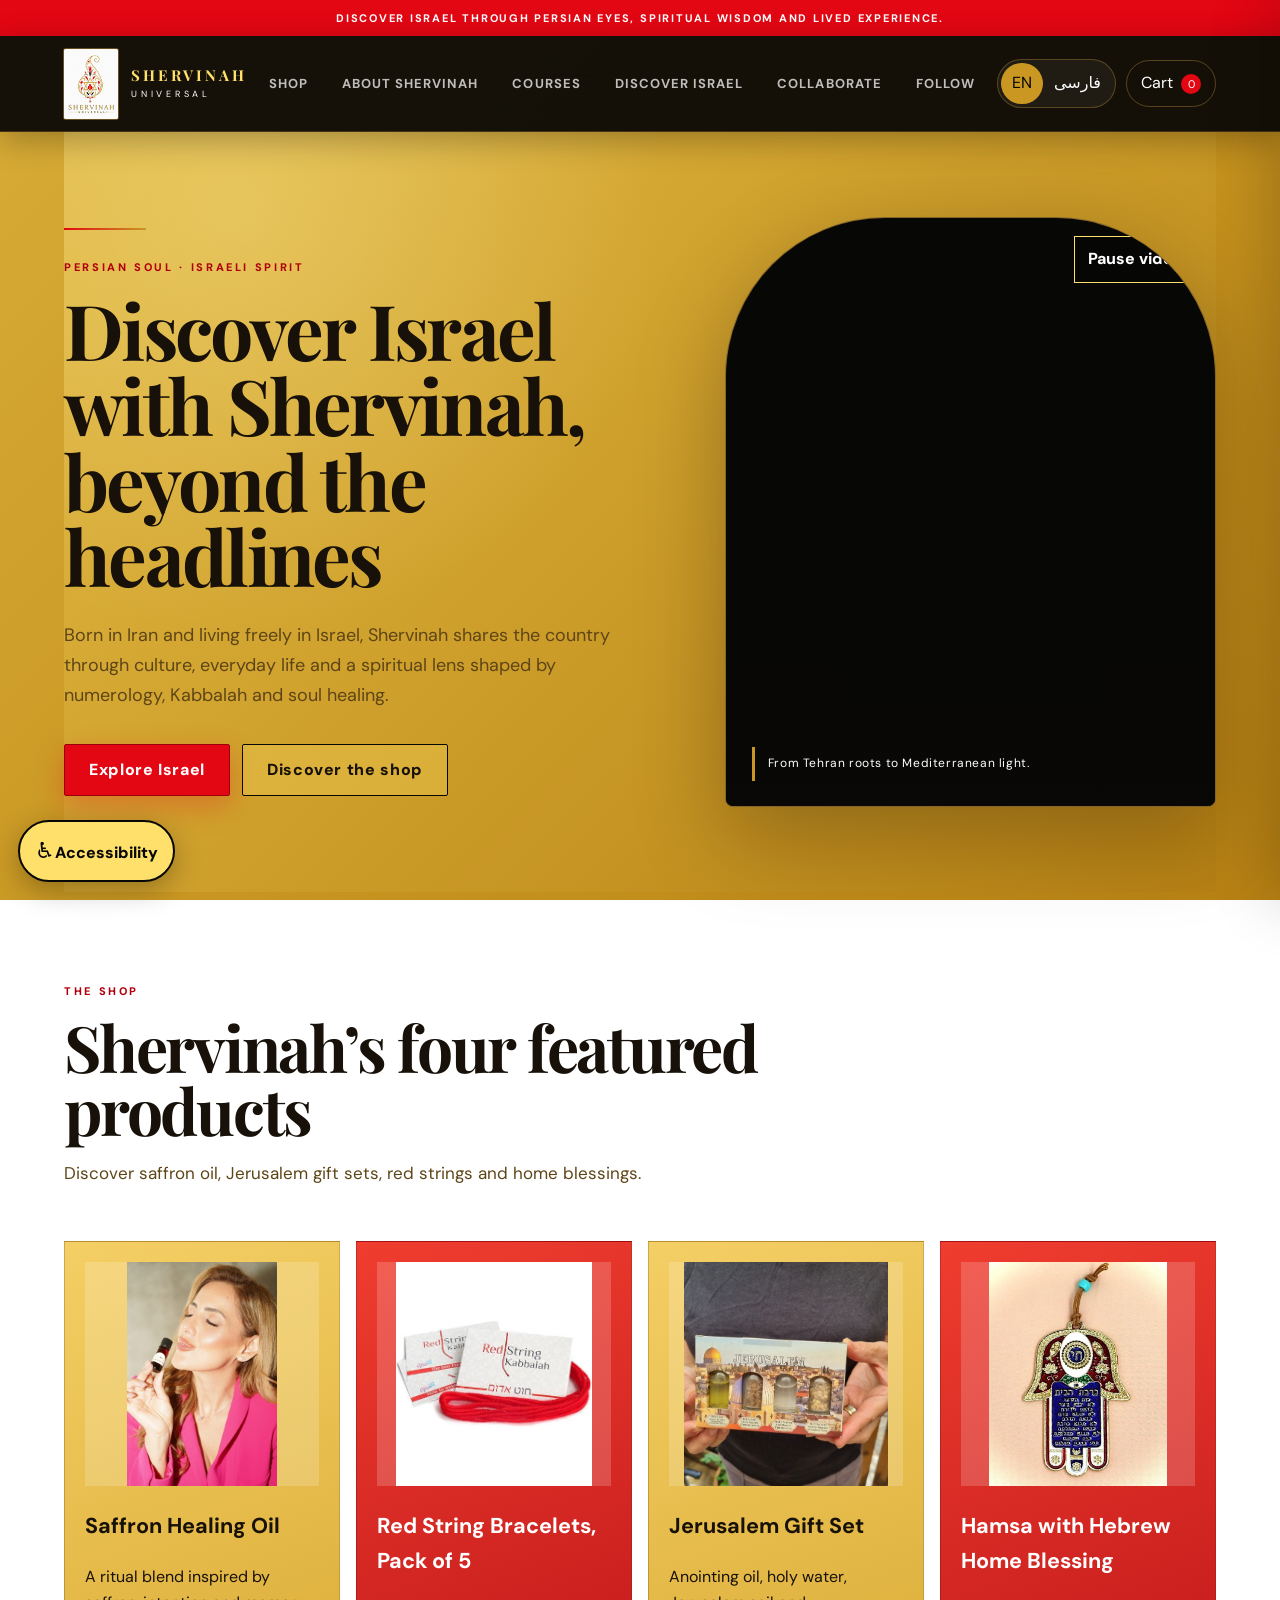
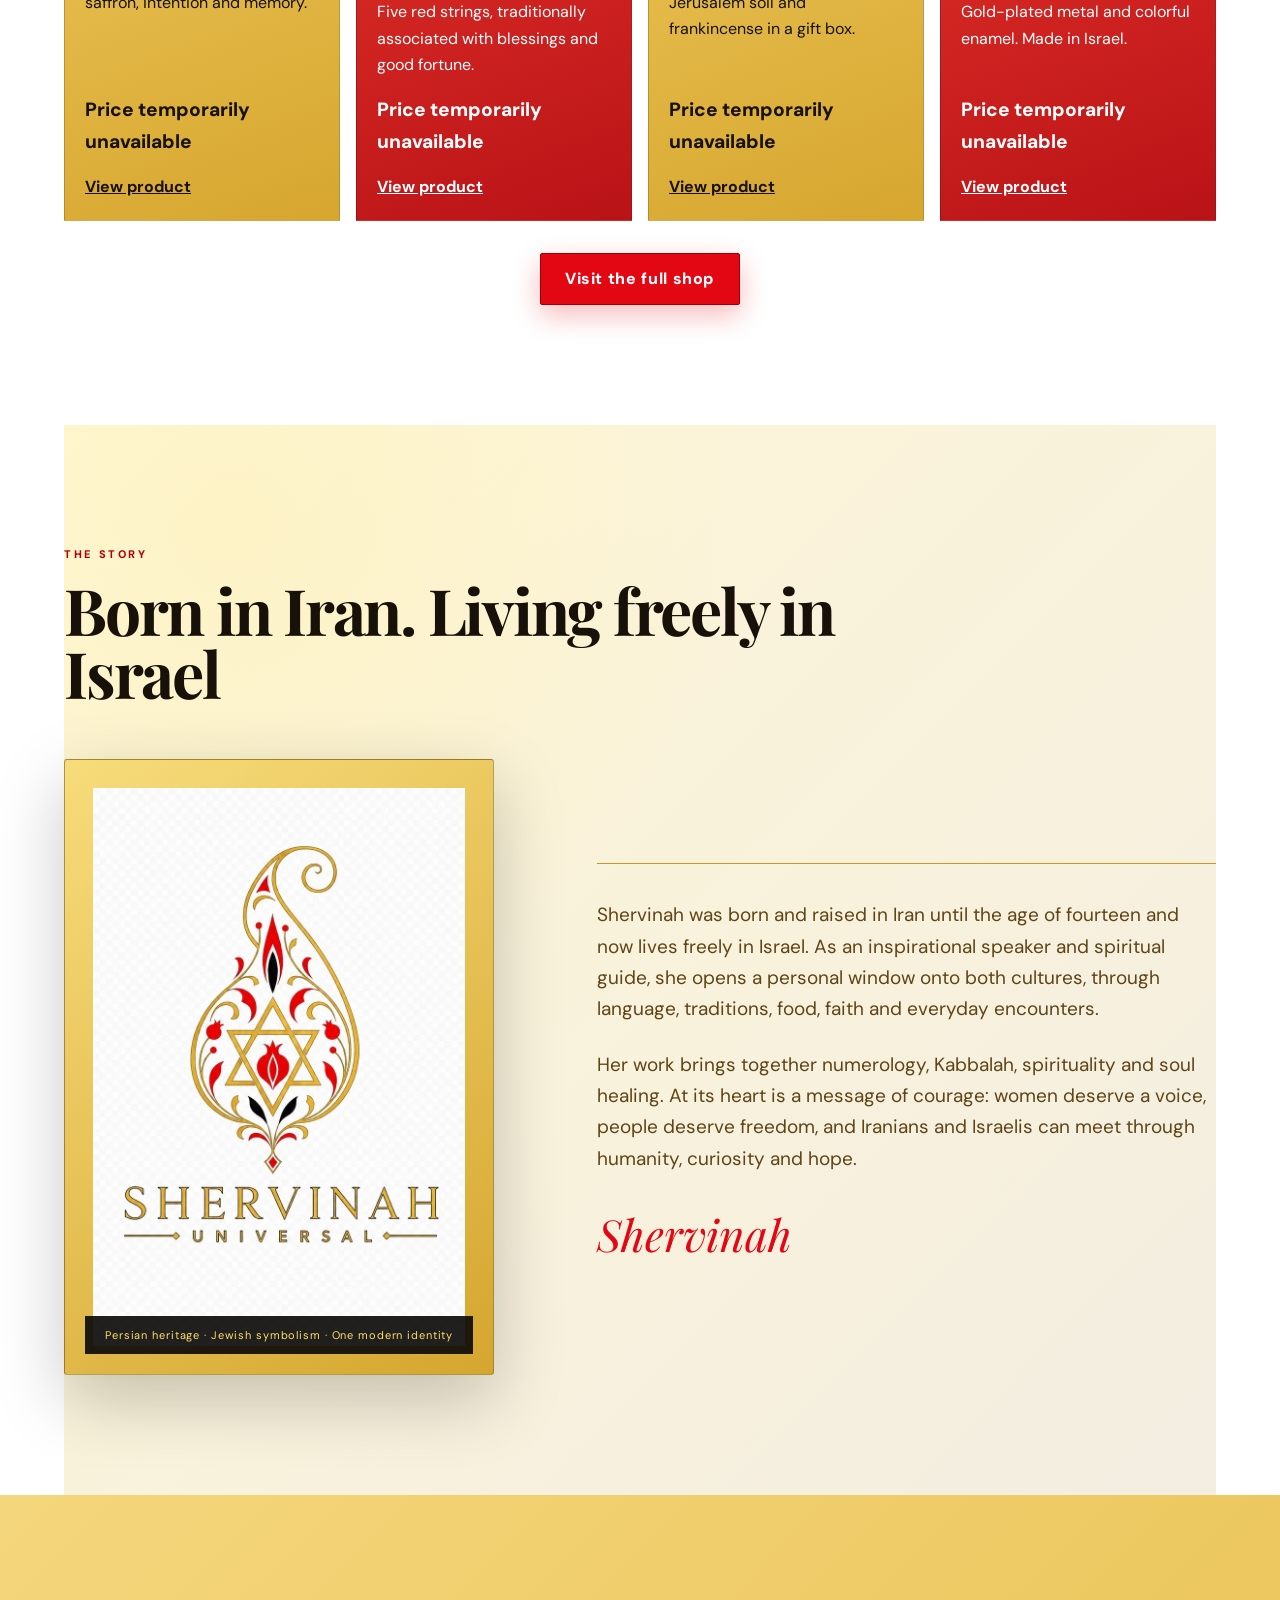
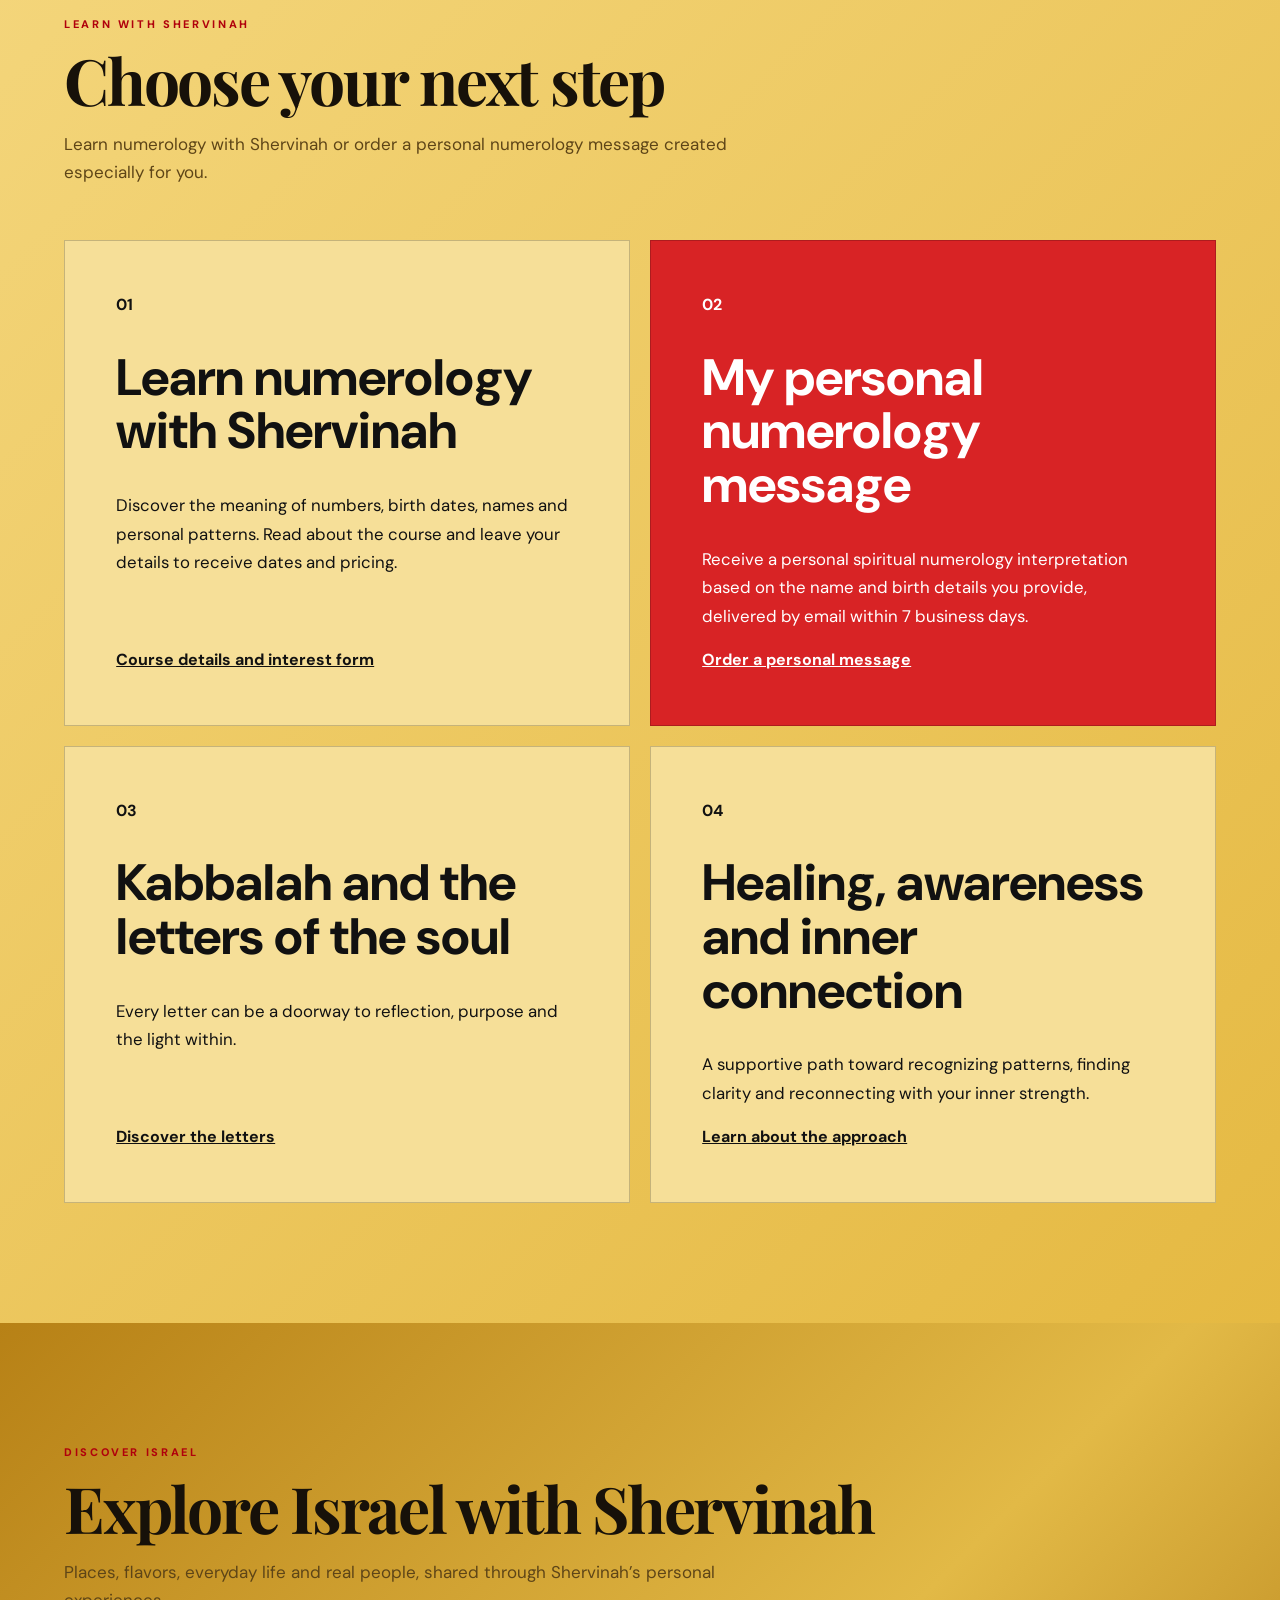
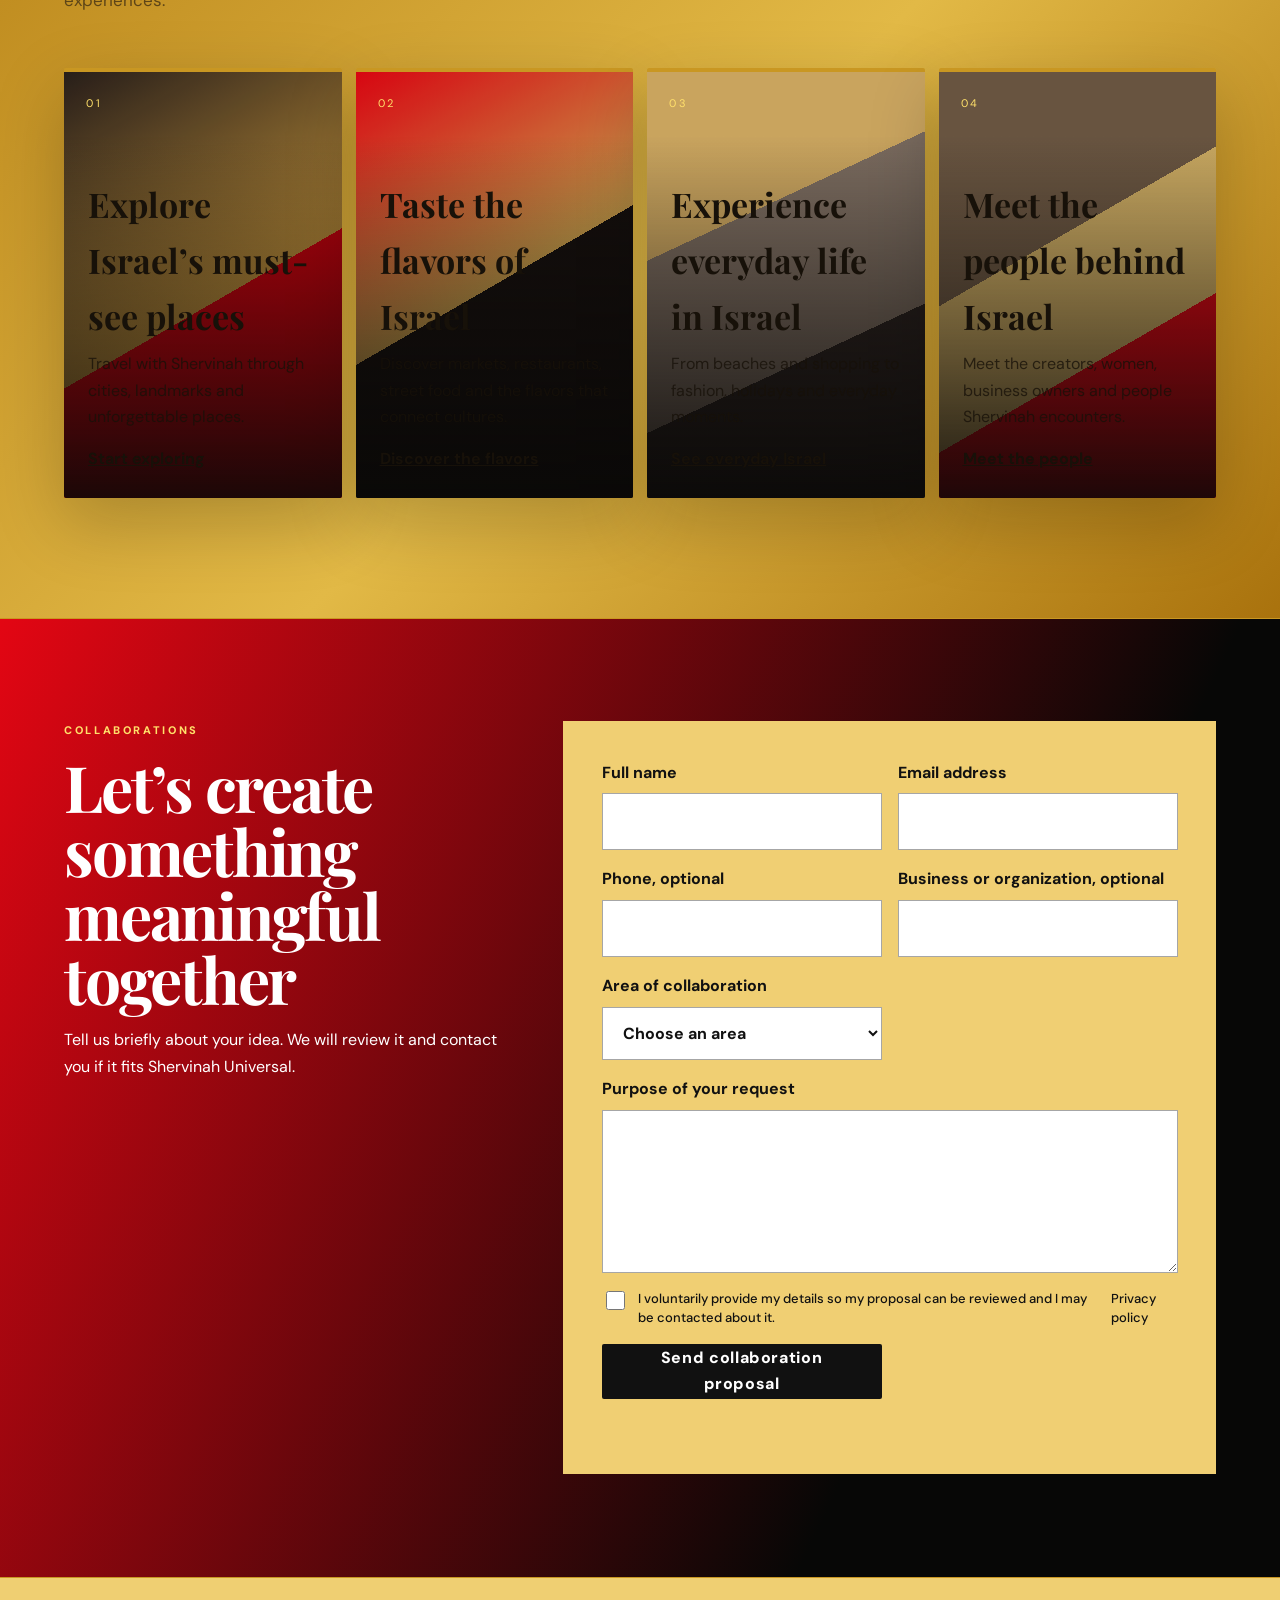
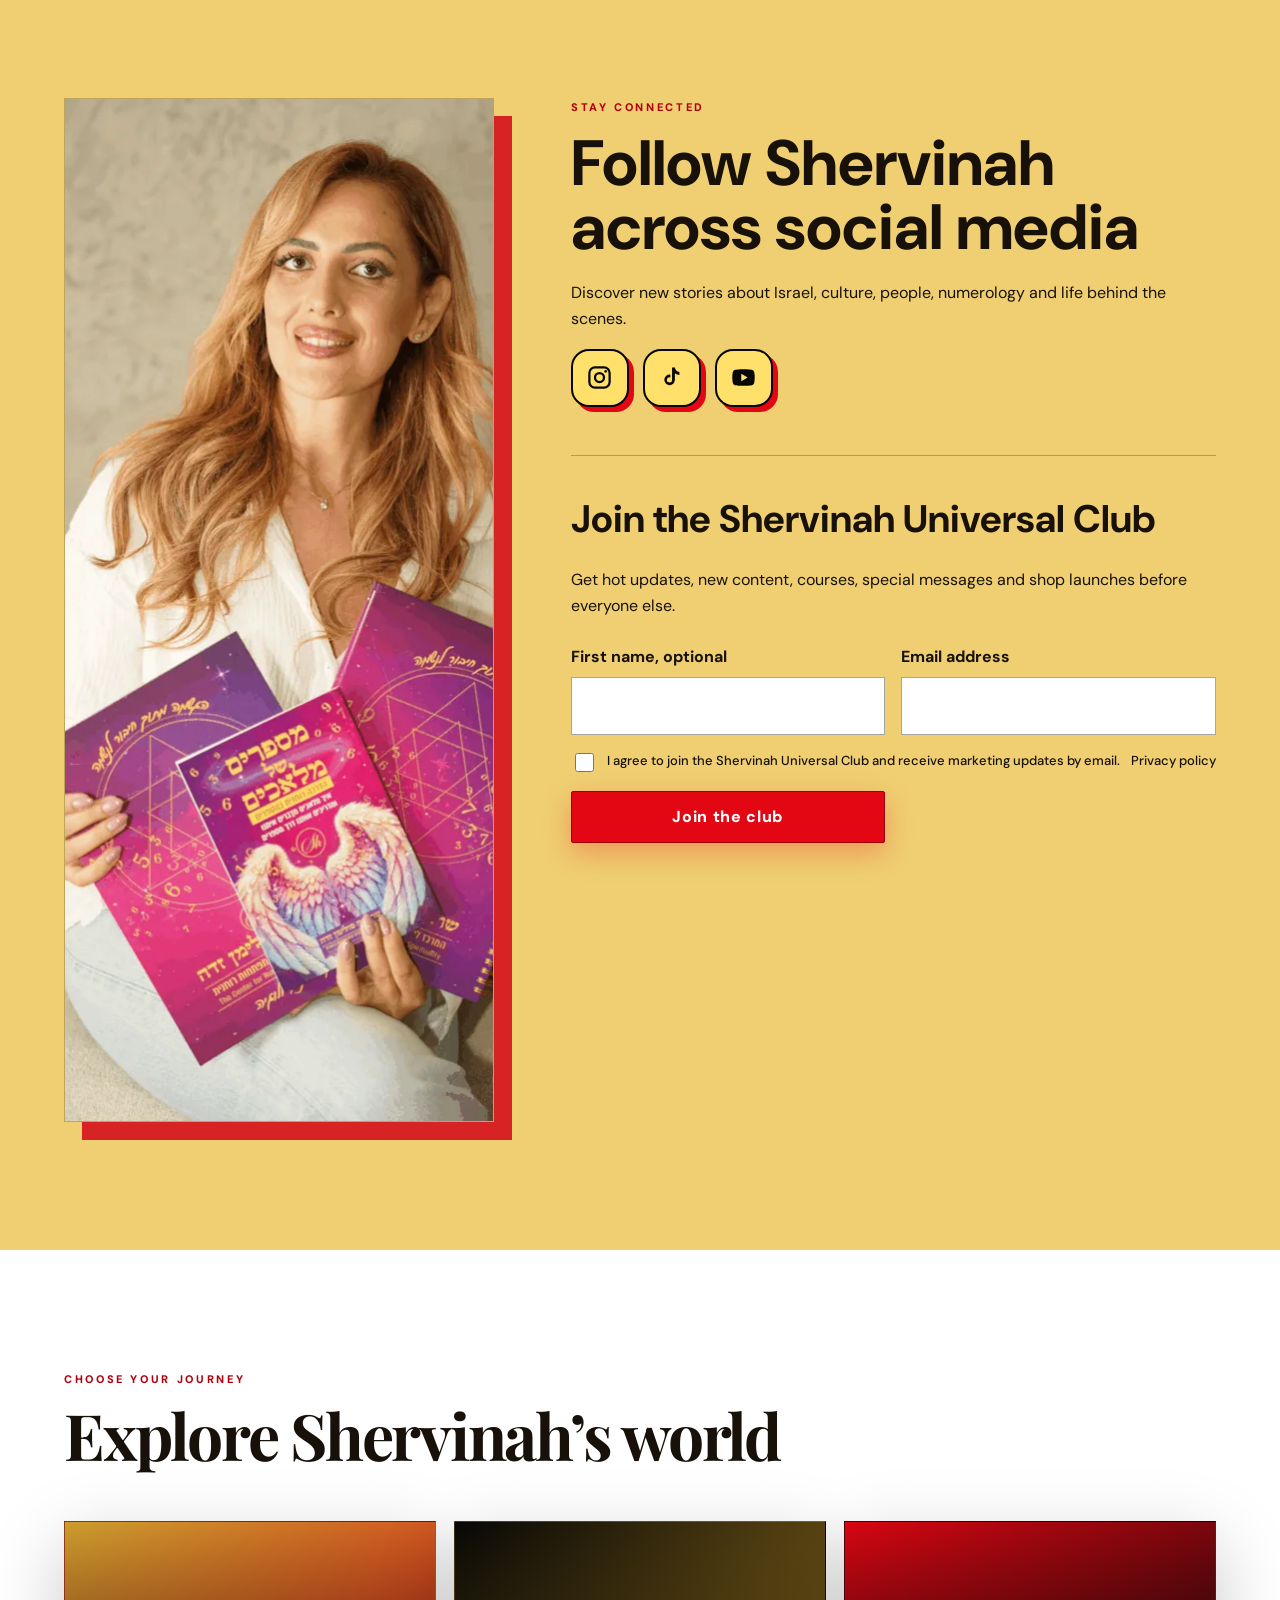
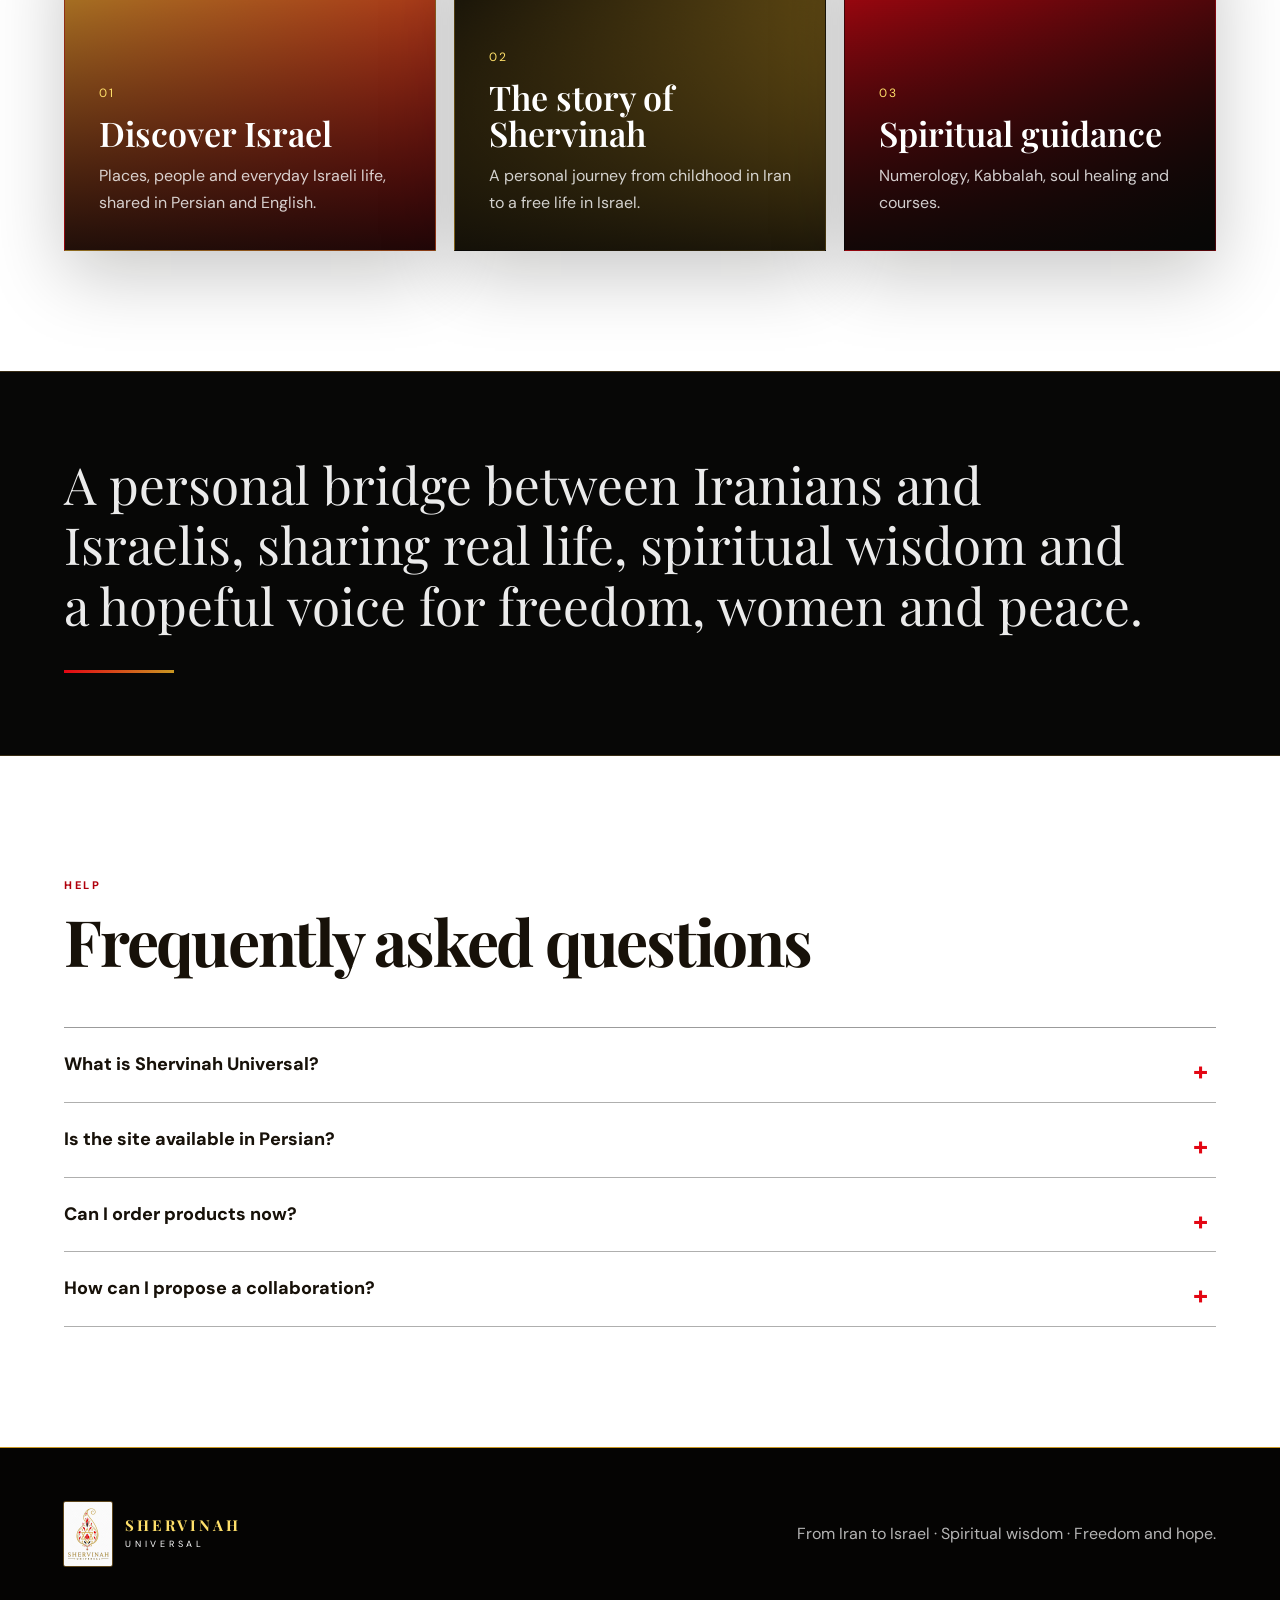
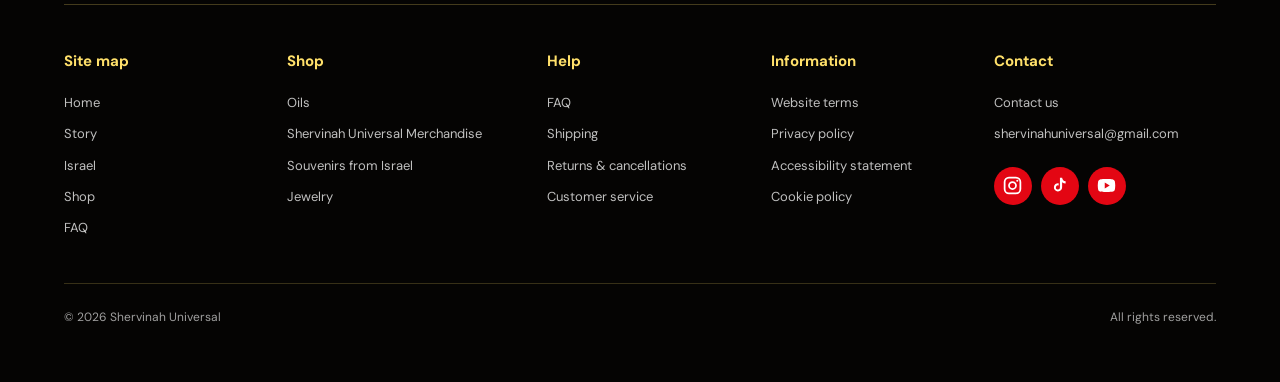
==== commit 25a45bd1: "Publish Jerusalem gift set, red string packs and hamsa with inventory and US postage checkout" ====
--- a/index.html
+++ b/index.html
@@ -68,13 +68,13 @@
  <div class="section-heading reveal">
  <p class="eyebrow" data-en="THE SHOP" data-fa="فروشگاه">THE SHOP</p>
  <h2 id="featuredTitle" data-en="Shervinah’s four featured products" data-fa="چهار محصول منتخب شروینا">Shervinah’s four featured products</h2>
- <p class="section-subtitle" data-en="Discover our saffron oil and explore the other collections being prepared." data-fa="روغن زعفران ما را بشناسید و با مجموعه‌های دیگری که در حال آماده‌سازی هستند آشنا شوید.">Discover our saffron oil and explore the other collections being prepared.</p>
+ <p class="section-subtitle" data-en="Discover saffron oil, Jerusalem gift sets, red strings and home blessings." data-fa="روغن زعفران، بسته هدیه اورشلیم، نخ قرمز و دعای برکت خانه را کشف کنید.">Discover saffron oil, Jerusalem gift sets, red strings and home blessings.</p>
  </div>
  <div class="featured-product-grid">
  <a class="featured-product product-oil reveal" href="shop.html#oils"><img src="assets/images/products/oil-saffron/saffron-oil-01.jpg" alt="Saffron oil · روغن زعفران" width="800" height="1200" loading="lazy" style="display:block;width:100%;height:14rem;object-fit:contain;margin-bottom:1.2rem;background:rgba(255,255,255,.18)" /><h3 data-en="Saffron Healing Oil" data-fa="روغن شفابخش زعفران">Saffron Healing Oil</h3><p data-en="A ritual blend inspired by saffron, intention and memory." data-fa="ترکیبی آیینی با الهام از زعفران، نیت و خاطره.">A ritual blend inspired by saffron, intention and memory.</p><span class="featured-product-price" data-usd-product="saffron-oil-20ml" dir="ltr" style="font-size:1.2rem;font-weight:800">Loading USD price…</span><strong data-en="View product" data-fa="مشاهده محصول">View product</strong></a>
- <a class="featured-product product-jewelry reveal" href="shop.html#jewelry"><span class="product-image-placeholder" aria-hidden="true">02</span><h3 data-en="Selected jewelry" data-fa="جواهر منتخب">Selected jewelry</h3><p data-en="A symbol of heritage, connection and protection." data-fa="نمادی از میراث، پیوند و حفاظت.">A symbol of heritage, connection and protection.</p><strong data-en="View category" data-fa="دیدن دسته‌بندی">View category</strong></a>
- <a class="featured-product product-israel reveal" href="shop.html#souvenirs"><span class="product-image-placeholder" aria-hidden="true">03</span><h3 data-en="Israel keepsake" data-fa="یادگاری اسرائیل">Israel keepsake</h3><p data-en="A meaningful memory from Shervinah’s journeys." data-fa="خاطره‌ای معنادار از سفرهای شروینا.">A meaningful memory from Shervinah’s journeys.</p><strong data-en="View category" data-fa="دیدن دسته‌بندی">View category</strong></a>
- <a class="featured-product product-merch reveal" href="shop.html#merch"><span class="product-image-placeholder" aria-hidden="true">04</span><h3>Shervinah Universal</h3><p data-en="Modern merchandise carrying the new brand identity." data-fa="محصولات مدرن با هویت تازه برند.">Modern merchandise carrying the new brand identity.</p><strong data-en="View category" data-fa="دیدن دسته‌بندی">View category</strong></a>
+ <a class="featured-product product-jewelry reveal" href="shop.html#red-string-pack-5"><img src="assets/images/products/new/red-string-pack.jpg" alt="Red String Bracelets, Pack of 5" loading="lazy" style="display:block;width:100%;height:14rem;object-fit:contain;margin-bottom:1.2rem;background:rgba(255,255,255,.18)"><h3 data-en="Red String Bracelets, Pack of 5" data-fa="بسته ۵ عددی دستبند نخ قرمز">Red String Bracelets, Pack of 5</h3><p data-en="Five red strings, traditionally associated with blessings and good fortune." data-fa="پنج نخ قرمز، نمادی سنتی از برکت و خوش‌یمنی.">Five red strings, traditionally associated with blessings and good fortune.</p><span class="featured-product-price" data-usd-product="red-string-pack-5" dir="ltr" style="font-size:1.2rem;font-weight:800">Loading USD price…</span><strong data-en="View product" data-fa="مشاهده محصول">View product</strong></a>
+ <a class="featured-product product-israel reveal" href="shop.html#jerusalem-gift-set"><img src="assets/images/products/new/jerusalem-gift-set.webp" alt="Jerusalem Gift Set" loading="lazy" style="display:block;width:100%;height:14rem;object-fit:contain;margin-bottom:1.2rem;background:rgba(255,255,255,.18)"><h3 data-en="Jerusalem Gift Set" data-fa="بسته هدیه اورشلیم">Jerusalem Gift Set</h3><p data-en="Anointing oil, holy water, Jerusalem soil and frankincense in a gift box." data-fa="روغن تدهین، آب مقدس، خاک اورشلیم و کندر در جعبه هدیه.">Anointing oil, holy water, Jerusalem soil and frankincense in a gift box.</p><span class="featured-product-price" data-usd-product="jerusalem-gift-set" dir="ltr" style="font-size:1.2rem;font-weight:800">Loading USD price…</span><strong data-en="View product" data-fa="مشاهده محصول">View product</strong></a>
+ <a class="featured-product product-merch reveal" href="shop.html#hamsa-home-blessing"><img src="assets/images/products/new/hamsa-home-blessing.webp" alt="Hamsa with Hebrew Home Blessing" loading="lazy" style="display:block;width:100%;height:14rem;object-fit:contain;margin-bottom:1.2rem;background:rgba(255,255,255,.18)"><h3 data-en="Hamsa with Hebrew Home Blessing" data-fa="خمسه با دعای برکت خانه به زبان عبری">Hamsa with Hebrew Home Blessing</h3><p data-en="Gold-plated metal and colorful enamel. Made in Israel." data-fa="فلز با روکش طلا و مینای رنگی. ساخت اسرائیل.">Gold-plated metal and colorful enamel. Made in Israel.</p><span class="featured-product-price" data-usd-product="hamsa-home-blessing" dir="ltr" style="font-size:1.2rem;font-weight:800">Loading USD price…</span><strong data-en="View product" data-fa="مشاهده محصول">View product</strong></a>
  </div>
  <div class="section-action"><a class="button button-primary" href="shop.html" data-en="Visit the full shop" data-fa="دیدن فروشگاه کامل">Visit the full shop</a></div>
  </section>
@@ -241,6 +241,6 @@
  </aside>
 
  <script src="lead-form.js?v=1"></script>
- <script src="app.js?v=commerce-1"></script>
-<script src="commerce.js?v=1"></script></body>
+ <script src="app.js?v=products-2"></script>
+<script src="commerce.js?v=products-2"></script></body>
 </html>
--- a/styles.css
+++ b/styles.css
@@ -1,128 +1,131 @@
-:root{--black:#070706;--ink:#171109;--red:#e30613;--red-dark:#b0000c;--gold:#c99722;--gold-deep:#9b6d0d;--gold-light:#ffe06a;--ivory:#c99722;--paper:#f3d46a;--muted:#5e4517;--line:rgba(7,7,6,.28);--shadow:0 24px 70px rgba(7,7,6,.22)}
-*{box-sizing:border-box}html{scroll-behavior:smooth}body{margin:0;background:linear-gradient(135deg,#d8ad38 0%,var(--ivory) 48%,#b98214 100%);background-attachment:fixed;color:var(--ink);font-family:"DM Sans",system-ui,sans-serif;line-height:1.65}html[lang="fa"] body{font-family:"Vazirmatn",system-ui,sans-serif}a{color:inherit;text-decoration:none}button,input{font:inherit}.section-shell{width:min(1200px,90vw);margin-inline:auto}.section-pad{padding:120px 0}.full-bleed{width:100%}
-.announcement{background:var(--red);color:#fff;text-align:center;padding:9px 18px;font-size:11px;font-weight:700;letter-spacing:.16em;text-transform:uppercase}
-.site-header{height:96px;display:flex;align-items:center;justify-content:space-between;padding:0 5vw;position:sticky;top:0;background:rgba(9,8,7,.94);backdrop-filter:blur(18px);z-index:20;border-bottom:1px solid rgba(201,154,61,.25);color:#fff}.brand{display:flex;align-items:center;gap:13px}.brand-mark{width:54px;height:70px;overflow:hidden;border-radius:2px;background:#f7f7f5;display:block;box-shadow:0 0 0 1px rgba(201,154,61,.45)}.brand-mark img{width:100%;height:100%;object-fit:cover;object-position:center 16%;display:block}.brand-copy{display:flex;flex-direction:column;line-height:1}.brand-copy strong{font-family:"Playfair Display",serif;font-size:15px;letter-spacing:.19em;color:var(--gold-light)}.brand-copy small{font-size:9px;letter-spacing:.42em;margin-top:7px;color:#fff}.desktop-nav{display:flex;gap:34px;font-size:13px;font-weight:700;letter-spacing:.08em;text-transform:uppercase}.desktop-nav a{opacity:.72;transition:.2s}.desktop-nav a:hover{opacity:1;color:var(--gold-light)}.header-actions{display:flex;align-items:center;gap:10px}.language-switch{display:flex;border:1px solid rgba(201,154,61,.34);border-radius:999px;padding:3px;background:rgba(255,255,255,.05)}.lang-btn{border:0;background:transparent;padding:7px 11px;border-radius:999px;cursor:pointer;color:#fff}.lang-btn.active{background:var(--gold);color:var(--black)}.cart-button{border:1px solid rgba(201,154,61,.38);background:transparent;color:#fff;border-radius:999px;padding:9px 14px;display:flex;gap:8px;align-items:center;cursor:pointer}.cart-count{min-width:20px;height:20px;border-radius:999px;background:var(--red);color:#fff;display:grid;place-items:center;font-size:11px}
-.hero{min-height:760px;display:grid;grid-template-columns:1fr .86fr;gap:7vw;align-items:center;padding-top:76px;padding-bottom:76px}.hero-copy{position:relative}.hero-copy:before{content:"";display:block;width:82px;height:2px;background:linear-gradient(90deg,var(--red),var(--gold));margin-bottom:28px}.eyebrow{font-size:11px;font-weight:800;letter-spacing:.24em;color:var(--red);text-transform:uppercase;margin:0 0 16px}.hero h1,.section-heading h2,.collaboration h2,.contact h2{font-family:"Playfair Display",serif;font-size:clamp(50px,6vw,88px);line-height:.98;letter-spacing:-.035em;margin:0}.hero h1{max-width:760px}.hero-text{font-size:18px;max-width:650px;color:var(--muted);margin:28px 0 0}.hero-actions{display:flex;gap:12px;flex-wrap:wrap;margin-top:34px}.button{display:inline-flex;align-items:center;justify-content:center;min-height:52px;padding:0 24px;border-radius:2px;border:1px solid transparent;font-weight:800;letter-spacing:.04em;cursor:pointer}.button-primary{background:var(--red);color:#fff;box-shadow:0 10px 28px rgba(227,6,19,.28)}.button-primary:hover{background:var(--red-dark)}.button-ghost{border-color:var(--gold);background:transparent;color:var(--ink)}.button-light{background:var(--gold-light);color:var(--black)}
-.hero-art{height:590px;position:relative;border-radius:160px 160px 8px 8px;overflow:hidden;background:var(--black);box-shadow:0 28px 90px rgba(9,8,7,.28);border:1px solid rgba(201,154,61,.65)}.hero-video{position:absolute;inset:0;width:100%;height:100%;object-fit:cover;object-position:center;display:block}.hero-video-shade{position:absolute;inset:0;background:linear-gradient(180deg,transparent 50%,rgba(9,8,7,.72));pointer-events:none}.hero-caption{position:absolute;left:26px;right:26px;bottom:25px;color:#fff;border-inline-start:3px solid var(--gold);padding:7px 13px;font-size:12px;letter-spacing:.05em}
-.manifesto{background:var(--black);color:#fff;border-block:1px solid rgba(201,154,61,.25)}.manifesto-inner{padding-top:82px;padding-bottom:82px}.manifesto p{font-family:"Playfair Display",serif;font-size:clamp(30px,4vw,54px);line-height:1.18;max-width:1080px;margin:0;color:rgba(255,255,255,.92)}.manifesto p:after{content:"";display:block;width:110px;height:3px;background:linear-gradient(90deg,var(--red),var(--gold));margin-top:35px}
-.section-heading{max-width:820px;margin-bottom:54px}.section-heading h2{font-size:clamp(42px,5vw,70px)}.section-subtitle{font-size:17px;color:var(--muted);max-width:700px;margin:18px 0 0}.story{position:relative}.story-grid{display:grid;grid-template-columns:.82fr 1.18fr;gap:8vw;align-items:center}.portrait-frame{min-height:600px;border-radius:3px;background:var(--paper);border:1px solid var(--line);box-shadow:var(--shadow);position:relative;overflow:hidden}.brand-showcase{display:grid;place-items:center;padding:28px}.brand-showcase img{width:100%;height:100%;object-fit:contain;display:block}.brand-showcase-label{position:absolute;left:20px;right:20px;bottom:20px;background:rgba(9,8,7,.9);color:var(--gold-light);padding:10px 14px;text-align:center;font-size:11px;letter-spacing:.08em}.story-copy{font-size:19px;color:var(--muted);border-top:1px solid var(--gold);padding-top:35px}.story-copy p{margin:0 0 24px}.signature{font-family:"Playfair Display",serif;font-style:italic;font-size:44px;color:var(--red);margin-top:20px}
-.destinations{background:linear-gradient(135deg,#b78116,#e2b946 55%,#a9720d)}.destination-grid{display:grid;grid-template-columns:repeat(4,1fr);gap:14px}.destination-card{min-height:430px;border-radius:2px;position:relative;overflow:hidden;color:#fff;box-shadow:var(--shadow);border-top:4px solid var(--gold)}.destination-card:before{content:"";position:absolute;inset:0;background:linear-gradient(180deg,rgba(0,0,0,.05) 15%,rgba(9,8,7,.9) 100%);z-index:1}.destination-card.telaviv{background:linear-gradient(155deg,#d4ad64 0 34%,#817164 34% 65%,#2d2421 65%)}.destination-card.jaffa{background:linear-gradient(150deg,#e30613,#d0a24d 50%,#16100e 50%)}.destination-card.haifa{background:linear-gradient(150deg,#6e5944 0 40%,#d3b166 40% 65%,#e30613 65%)}.destination-card.jerusalem{background:linear-gradient(150deg,#2a201b,#b78a39 54%,#c9000d 54%)}.destination-number{position:absolute;top:22px;left:22px;z-index:2;color:var(--gold-light);font-size:11px;letter-spacing:.24em}.destination-content{position:absolute;left:24px;right:24px;bottom:25px;z-index:2}.destination-content h3{font-family:"Playfair Display",serif;font-size:34px;margin:0 0 7px}.destination-content p{margin:0;opacity:.78}
-.shop{background:rgba(201,151,34,.74)}.product-grid{display:grid;grid-template-columns:repeat(3,1fr);gap:22px}.product-card{border:1px solid rgba(7,7,6,.3);background:linear-gradient(145deg,#f7dc7b,#ddb13c);border-radius:3px;overflow:hidden;transition:.25s}.product-card:hover{transform:translateY(-6px);box-shadow:var(--shadow)}.product-art{height:300px;display:grid;place-items:center;position:relative;overflow:hidden}.product-art span{font-family:"Playfair Display",serif;font-size:70px;color:rgba(255,255,255,.82)}.product-art.saffron{background:linear-gradient(145deg,#f2c84b,#d40010)}.product-art.cards{background:linear-gradient(145deg,#090807,#c99a3d)}.product-art.book{background:linear-gradient(145deg,#e30613,#171109)}.product-art:after{content:"SHERVINAH";position:absolute;bottom:22px;left:24px;font-size:10px;letter-spacing:.25em;color:var(--gold-light)}.product-info{padding:24px}.product-type{font-size:10px;letter-spacing:.18em;text-transform:uppercase;color:var(--red);font-weight:800;margin:0 0 8px}.product-info h3{font-family:"Playfair Display",serif;font-size:24px;margin:0}.product-info>p:not(.product-type){font-size:14px;color:var(--muted);min-height:46px}.add-to-cart{width:100%;border:1px solid var(--black);border-radius:2px;padding:13px 16px;background:var(--black);color:#fff;font-weight:800;cursor:pointer}.add-to-cart:hover{background:var(--red);border-color:var(--red)}
-.collaboration{background:linear-gradient(115deg,var(--red),var(--black) 72%);color:#fff;border-block:1px solid var(--gold)}.collaboration-inner{padding-top:100px;padding-bottom:100px;display:grid;grid-template-columns:1.1fr .9fr;gap:8vw;align-items:center}.collaboration h2{font-size:clamp(42px,5vw,70px)}.eyebrow.light{color:var(--gold-light)}.collab-copy p{font-size:18px;color:rgba(255,255,255,.74);margin:0 0 28px}
-.contact-card{background:var(--paper);border:1px solid var(--line);border-radius:3px;padding:58px;display:grid;grid-template-columns:1.1fr .9fr;gap:7vw;align-items:center;box-shadow:var(--shadow);border-top:5px solid var(--red)}.contact h2{font-size:clamp(38px,4vw,58px)}.contact-card p{color:var(--muted)}.newsletter{display:grid;grid-template-columns:1fr auto;gap:10px}.newsletter input{min-height:54px;border:1px solid var(--line);border-radius:2px;padding:0 18px;background:#f8df82}.form-message{grid-column:1/-1;font-size:13px;margin:2px 0 0}
-.site-footer{background:#050403;color:#fff;padding:54px 0;border-top:1px solid var(--gold)}.footer-inner{display:grid;grid-template-columns:1fr 1fr auto;gap:30px;align-items:center}.footer-inner p{margin:0;opacity:.65;font-size:12px}.footer-brand .brand-mark{height:64px;width:48px}
-.cart-drawer{position:fixed;top:0;right:-430px;width:min(420px,92vw);height:100vh;background:var(--paper);z-index:50;transition:.3s;display:flex;flex-direction:column;box-shadow:-18px 0 60px rgba(0,0,0,.2)}.cart-drawer.open{right:0}.cart-header{display:flex;justify-content:space-between;align-items:center;padding:24px;border-bottom:1px solid var(--line)}.cart-header h2{font-family:"Playfair Display",serif;font-size:26px;margin:0}.cart-header button{border:0;background:transparent;font-size:32px;cursor:pointer}.cart-items{padding:20px;overflow:auto;flex:1}.cart-item{display:flex;justify-content:space-between;gap:15px;padding:14px 0;border-bottom:1px solid var(--line)}.cart-item strong{display:block}.cart-item button{border:0;background:transparent;font-size:20px;cursor:pointer}.cart-footer{padding:24px;border-top:1px solid var(--line)}.cart-footer p{font-size:13px;color:var(--muted)}.cart-footer .button{width:100%}.cart-backdrop{position:fixed;inset:0;background:rgba(9,8,7,.56);z-index:40;opacity:0;pointer-events:none;transition:.3s}.cart-backdrop.open{opacity:1;pointer-events:auto}.reveal{opacity:0;transform:translateY(20px);transition:.65s ease}.reveal.visible{opacity:1;transform:none}
-html[dir="rtl"] .hero-caption{left:26px;right:26px;border-inline-start:3px solid var(--gold)}html[dir="rtl"] .destination-number{left:auto;right:22px}html[dir="rtl"] .product-art:after{left:auto;right:24px}html[dir="rtl"] .cart-drawer{right:auto;left:-430px;box-shadow:18px 0 60px rgba(0,0,0,.2)}html[dir="rtl"] .cart-drawer.open{left:0}
-@media(prefers-reduced-motion:reduce){.hero-video{display:none}.reveal{opacity:1;transform:none;transition:none}}
-@media(max-width:980px){.desktop-nav{display:none}.hero,.story-grid,.collaboration-inner,.contact-card{grid-template-columns:1fr}.hero{padding-top:58px}.hero-art{height:560px;max-width:600px;width:100%;margin-inline:auto}.destination-grid{grid-template-columns:repeat(2,1fr)}.product-grid{grid-template-columns:1fr 1fr}.footer-inner{grid-template-columns:1fr}.contact-card{padding:44px}.collaboration-inner{gap:36px}.story-grid{gap:48px}.portrait-frame{min-height:540px}}
-@media(max-width:640px){.announcement{font-size:9px}.site-header{height:78px;padding:0 16px}.brand-mark{width:40px;height:54px}.brand-copy strong{font-size:12px}.brand-copy small{font-size:7px}.section-shell{width:min(100% - 32px,1200px)}.section-pad{padding:82px 0}.language-switch .lang-btn{padding:6px 8px}.cart-button{padding:8px 9px}.cart-button>span:first-child{display:none}.hero{min-height:auto;padding-top:54px;padding-bottom:54px}.hero h1{font-size:48px}.hero-text{font-size:16px}.hero-art{height:460px;border-radius:110px 110px 5px 5px}.manifesto-inner{padding-top:58px;padding-bottom:58px}.destination-grid,.product-grid{grid-template-columns:1fr}.destination-card{min-height:350px}.portrait-frame{min-height:470px}.contact-card{padding:32px 22px}.newsletter{grid-template-columns:1fr}.newsletter .button{width:100%}.footer-inner{gap:20px}.footer-brand .brand-copy{display:flex}}
+:root{--black:#070706;--ink:#171109;--red:#e30613;--red-dark:#b0000c;--gold:#c99722;--gold-deep:#9b6d0d;--gold-light:#ffe06a;--ivory:#c99722;--paper:#f3d46a;--muted:#5e4517;--line:rgba(7,7,6,.28);--shadow:0 24px 70px rgba(7,7,6,.22)}
+*{box-sizing:border-box}html{scroll-behavior:smooth}body{margin:0;background:linear-gradient(135deg,#d8ad38 0%,var(--ivory) 48%,#b98214 100%);background-attachment:fixed;color:var(--ink);font-family:"DM Sans",system-ui,sans-serif;line-height:1.65}html[lang="fa"] body{font-family:"Vazirmatn",system-ui,sans-serif}a{color:inherit;text-decoration:none}button,input{font:inherit}.section-shell{width:min(1200px,90vw);margin-inline:auto}.section-pad{padding:120px 0}.full-bleed{width:100%}
+.announcement{background:var(--red);color:#fff;text-align:center;padding:9px 18px;font-size:11px;font-weight:700;letter-spacing:.16em;text-transform:uppercase}
+.site-header{height:96px;display:flex;align-items:center;justify-content:space-between;padding:0 5vw;position:sticky;top:0;background:rgba(9,8,7,.94);backdrop-filter:blur(18px);z-index:20;border-bottom:1px solid rgba(201,154,61,.25);color:#fff}.brand{display:flex;align-items:center;gap:13px}.brand-mark{width:54px;height:70px;overflow:hidden;border-radius:2px;background:#f7f7f5;display:block;box-shadow:0 0 0 1px rgba(201,154,61,.45)}.brand-mark img{width:100%;height:100%;object-fit:cover;object-position:center 16%;display:block}.brand-copy{display:flex;flex-direction:column;line-height:1}.brand-copy strong{font-family:"Playfair Display",serif;font-size:15px;letter-spacing:.19em;color:var(--gold-light)}.brand-copy small{font-size:9px;letter-spacing:.42em;margin-top:7px;color:#fff}.desktop-nav{display:flex;gap:34px;font-size:13px;font-weight:700;letter-spacing:.08em;text-transform:uppercase}.desktop-nav a{opacity:.72;transition:.2s}.desktop-nav a:hover{opacity:1;color:var(--gold-light)}.header-actions{display:flex;align-items:center;gap:10px}.language-switch{display:flex;border:1px solid rgba(201,154,61,.34);border-radius:999px;padding:3px;background:rgba(255,255,255,.05)}.lang-btn{border:0;background:transparent;padding:7px 11px;border-radius:999px;cursor:pointer;color:#fff}.lang-btn.active{background:var(--gold);color:var(--black)}.cart-button{border:1px solid rgba(201,154,61,.38);background:transparent;color:#fff;border-radius:999px;padding:9px 14px;display:flex;gap:8px;align-items:center;cursor:pointer}.cart-count{min-width:20px;height:20px;border-radius:999px;background:var(--red);color:#fff;display:grid;place-items:center;font-size:11px}
+.hero{min-height:760px;display:grid;grid-template-columns:1fr .86fr;gap:7vw;align-items:center;padding-top:76px;padding-bottom:76px}.hero-copy{position:relative}.hero-copy:before{content:"";display:block;width:82px;height:2px;background:linear-gradient(90deg,var(--red),var(--gold));margin-bottom:28px}.eyebrow{font-size:11px;font-weight:800;letter-spacing:.24em;color:var(--red);text-transform:uppercase;margin:0 0 16px}.hero h1,.section-heading h2,.collaboration h2,.contact h2{font-family:"Playfair Display",serif;font-size:clamp(50px,6vw,88px);line-height:.98;letter-spacing:-.035em;margin:0}.hero h1{max-width:760px}.hero-text{font-size:18px;max-width:650px;color:var(--muted);margin:28px 0 0}.hero-actions{display:flex;gap:12px;flex-wrap:wrap;margin-top:34px}.button{display:inline-flex;align-items:center;justify-content:center;min-height:52px;padding:0 24px;border-radius:2px;border:1px solid transparent;font-weight:800;letter-spacing:.04em;cursor:pointer}.button-primary{background:var(--red);color:#fff;box-shadow:0 10px 28px rgba(227,6,19,.28)}.button-primary:hover{background:var(--red-dark)}.button-ghost{border-color:var(--gold);background:transparent;color:var(--ink)}.button-light{background:var(--gold-light);color:var(--black)}
+.hero-art{height:590px;position:relative;border-radius:160px 160px 8px 8px;overflow:hidden;background:var(--black);box-shadow:0 28px 90px rgba(9,8,7,.28);border:1px solid rgba(201,154,61,.65)}.hero-video{position:absolute;inset:0;width:100%;height:100%;object-fit:cover;object-position:center;display:block}.hero-video-shade{position:absolute;inset:0;background:linear-gradient(180deg,transparent 50%,rgba(9,8,7,.72));pointer-events:none}.hero-caption{position:absolute;left:26px;right:26px;bottom:25px;color:#fff;border-inline-start:3px solid var(--gold);padding:7px 13px;font-size:12px;letter-spacing:.05em}
+.manifesto{background:var(--black);color:#fff;border-block:1px solid rgba(201,154,61,.25)}.manifesto-inner{padding-top:82px;padding-bottom:82px}.manifesto p{font-family:"Playfair Display",serif;font-size:clamp(30px,4vw,54px);line-height:1.18;max-width:1080px;margin:0;color:rgba(255,255,255,.92)}.manifesto p:after{content:"";display:block;width:110px;height:3px;background:linear-gradient(90deg,var(--red),var(--gold));margin-top:35px}
+.section-heading{max-width:820px;margin-bottom:54px}.section-heading h2{font-size:clamp(42px,5vw,70px)}.section-subtitle{font-size:17px;color:var(--muted);max-width:700px;margin:18px 0 0}.story{position:relative}.story-grid{display:grid;grid-template-columns:.82fr 1.18fr;gap:8vw;align-items:center}.portrait-frame{min-height:600px;border-radius:3px;background:var(--paper);border:1px solid var(--line);box-shadow:var(--shadow);position:relative;overflow:hidden}.brand-showcase{display:grid;place-items:center;padding:28px}.brand-showcase img{width:100%;height:100%;object-fit:contain;display:block}.brand-showcase-label{position:absolute;left:20px;right:20px;bottom:20px;background:rgba(9,8,7,.9);color:var(--gold-light);padding:10px 14px;text-align:center;font-size:11px;letter-spacing:.08em}.story-copy{font-size:19px;color:var(--muted);border-top:1px solid var(--gold);padding-top:35px}.story-copy p{margin:0 0 24px}.signature{font-family:"Playfair Display",serif;font-style:italic;font-size:44px;color:var(--red);margin-top:20px}
+.destinations{background:linear-gradient(135deg,#b78116,#e2b946 55%,#a9720d)}.destination-grid{display:grid;grid-template-columns:repeat(4,1fr);gap:14px}.destination-card{min-height:430px;border-radius:2px;position:relative;overflow:hidden;color:#fff;box-shadow:var(--shadow);border-top:4px solid var(--gold)}.destination-card:before{content:"";position:absolute;inset:0;background:linear-gradient(180deg,rgba(0,0,0,.05) 15%,rgba(9,8,7,.9) 100%);z-index:1}.destination-card.telaviv{background:linear-gradient(155deg,#d4ad64 0 34%,#817164 34% 65%,#2d2421 65%)}.destination-card.jaffa{background:linear-gradient(150deg,#e30613,#d0a24d 50%,#16100e 50%)}.destination-card.haifa{background:linear-gradient(150deg,#6e5944 0 40%,#d3b166 40% 65%,#e30613 65%)}.destination-card.jerusalem{background:linear-gradient(150deg,#2a201b,#b78a39 54%,#c9000d 54%)}.destination-number{position:absolute;top:22px;left:22px;z-index:2;color:var(--gold-light);font-size:11px;letter-spacing:.24em}.destination-content{position:absolute;left:24px;right:24px;bottom:25px;z-index:2}.destination-content h3{font-family:"Playfair Display",serif;font-size:34px;margin:0 0 7px}.destination-content p{margin:0;opacity:.78}
+.shop{background:rgba(201,151,34,.74)}.product-grid{display:grid;grid-template-columns:repeat(3,1fr);gap:22px}.product-card{border:1px solid rgba(7,7,6,.3);background:linear-gradient(145deg,#f7dc7b,#ddb13c);border-radius:3px;overflow:hidden;transition:.25s}.product-card:hover{transform:translateY(-6px);box-shadow:var(--shadow)}.product-art{height:300px;display:grid;place-items:center;position:relative;overflow:hidden}.product-art span{font-family:"Playfair Display",serif;font-size:70px;color:rgba(255,255,255,.82)}.product-art.saffron{background:linear-gradient(145deg,#f2c84b,#d40010)}.product-art.cards{background:linear-gradient(145deg,#090807,#c99a3d)}.product-art.book{background:linear-gradient(145deg,#e30613,#171109)}.product-art:after{content:"SHERVINAH";position:absolute;bottom:22px;left:24px;font-size:10px;letter-spacing:.25em;color:var(--gold-light)}.product-info{padding:24px}.product-type{font-size:10px;letter-spacing:.18em;text-transform:uppercase;color:var(--red);font-weight:800;margin:0 0 8px}.product-info h3{font-family:"Playfair Display",serif;font-size:24px;margin:0}.product-info>p:not(.product-type){font-size:14px;color:var(--muted);min-height:46px}.add-to-cart{width:100%;border:1px solid var(--black);border-radius:2px;padding:13px 16px;background:var(--black);color:#fff;font-weight:800;cursor:pointer}.add-to-cart:hover{background:var(--red);border-color:var(--red)}
+.collaboration{background:linear-gradient(115deg,var(--red),var(--black) 72%);color:#fff;border-block:1px solid var(--gold)}.collaboration-inner{padding-top:100px;padding-bottom:100px;display:grid;grid-template-columns:1.1fr .9fr;gap:8vw;align-items:center}.collaboration h2{font-size:clamp(42px,5vw,70px)}.eyebrow.light{color:var(--gold-light)}.collab-copy p{font-size:18px;color:rgba(255,255,255,.74);margin:0 0 28px}
+.contact-card{background:var(--paper);border:1px solid var(--line);border-radius:3px;padding:58px;display:grid;grid-template-columns:1.1fr .9fr;gap:7vw;align-items:center;box-shadow:var(--shadow);border-top:5px solid var(--red)}.contact h2{font-size:clamp(38px,4vw,58px)}.contact-card p{color:var(--muted)}.newsletter{display:grid;grid-template-columns:1fr auto;gap:10px}.newsletter input{min-height:54px;border:1px solid var(--line);border-radius:2px;padding:0 18px;background:#f8df82}.form-message{grid-column:1/-1;font-size:13px;margin:2px 0 0}
+.site-footer{background:#050403;color:#fff;padding:54px 0;border-top:1px solid var(--gold)}.footer-inner{display:grid;grid-template-columns:1fr 1fr auto;gap:30px;align-items:center}.footer-inner p{margin:0;opacity:.65;font-size:12px}.footer-brand .brand-mark{height:64px;width:48px}
+.cart-drawer{position:fixed;top:0;right:-430px;width:min(420px,92vw);height:100vh;background:var(--paper);z-index:50;transition:.3s;display:flex;flex-direction:column;box-shadow:-18px 0 60px rgba(0,0,0,.2)}.cart-drawer.open{right:0}.cart-header{display:flex;justify-content:space-between;align-items:center;padding:24px;border-bottom:1px solid var(--line)}.cart-header h2{font-family:"Playfair Display",serif;font-size:26px;margin:0}.cart-header button{border:0;background:transparent;font-size:32px;cursor:pointer}.cart-items{padding:20px;overflow:auto;flex:1}.cart-item{display:flex;justify-content:space-between;gap:15px;padding:14px 0;border-bottom:1px solid var(--line)}.cart-item strong{display:block}.cart-item button{border:0;background:transparent;font-size:20px;cursor:pointer}.cart-footer{padding:24px;border-top:1px solid var(--line)}.cart-footer p{font-size:13px;color:var(--muted)}.cart-footer .button{width:100%}.cart-backdrop{position:fixed;inset:0;background:rgba(9,8,7,.56);z-index:40;opacity:0;pointer-events:none;transition:.3s}.cart-backdrop.open{opacity:1;pointer-events:auto}.reveal{opacity:0;transform:translateY(20px);transition:.65s ease}.reveal.visible{opacity:1;transform:none}
+html[dir="rtl"] .hero-caption{left:26px;right:26px;border-inline-start:3px solid var(--gold)}html[dir="rtl"] .destination-number{left:auto;right:22px}html[dir="rtl"] .product-art:after{left:auto;right:24px}html[dir="rtl"] .cart-drawer{right:auto;left:-430px;box-shadow:18px 0 60px rgba(0,0,0,.2)}html[dir="rtl"] .cart-drawer.open{left:0}
+@media(prefers-reduced-motion:reduce){.hero-video{display:none}.reveal{opacity:1;transform:none;transition:none}}
+@media(max-width:980px){.desktop-nav{display:none}.hero,.story-grid,.collaboration-inner,.contact-card{grid-template-columns:1fr}.hero{padding-top:58px}.hero-art{height:560px;max-width:600px;width:100%;margin-inline:auto}.destination-grid{grid-template-columns:repeat(2,1fr)}.product-grid{grid-template-columns:1fr 1fr}.footer-inner{grid-template-columns:1fr}.contact-card{padding:44px}.collaboration-inner{gap:36px}.story-grid{gap:48px}.portrait-frame{min-height:540px}}
+@media(max-width:640px){.announcement{font-size:9px}.site-header{height:78px;padding:0 16px}.brand-mark{width:40px;height:54px}.brand-copy strong{font-size:12px}.brand-copy small{font-size:7px}.section-shell{width:min(100% - 32px,1200px)}.section-pad{padding:82px 0}.language-switch .lang-btn{padding:6px 8px}.cart-button{padding:8px 9px}.cart-button>span:first-child{display:none}.hero{min-height:auto;padding-top:54px;padding-bottom:54px}.hero h1{font-size:48px}.hero-text{font-size:16px}.hero-art{height:460px;border-radius:110px 110px 5px 5px}.manifesto-inner{padding-top:58px;padding-bottom:58px}.destination-grid,.product-grid{grid-template-columns:1fr}.destination-card{min-height:350px}.portrait-frame{min-height:470px}.contact-card{padding:32px 22px}.newsletter{grid-template-columns:1fr}.newsletter .button{width:100%}.footer-inner{gap:20px}.footer-brand .brand-copy{display:flex}}
+
+/* Approved red, gold and black brand refresh */
+.hero,.story,.contact{position:relative;background:linear-gradient(135deg,rgba(255,224,106,.28),rgba(155,109,13,.12))}.hero:after,.story:after,.contact:after{content:"";position:absolute;inset:0;pointer-events:none;background:radial-gradient(circle at 15% 10%,rgba(255,239,163,.32),transparent 36%)}.hero>* ,.story>* ,.contact>*{position:relative;z-index:1}.site-header{box-shadow:0 8px 30px rgba(7,7,6,.28)}.eyebrow{color:#b0000c}.button-primary{background:#e30613;color:#fff;border-color:#9d0009}.button-primary:hover{background:#b0000c}.button-ghost{background:rgba(255,224,106,.28);border-color:var(--black)}.portrait-frame,.contact-card,.cart-drawer{background:linear-gradient(145deg,#f7dc7b,#d5a62f)}.newsletter input{background:#f8df82;border-color:rgba(7,7,6,.35);color:var(--ink)}
+
+/* Homepage structure, footer and accessibility */
+.skip-link{position:fixed;top:8px;left:8px;z-index:1000;background:var(--black);color:var(--gold-light);padding:12px 18px;transform:translateY(-150%);transition:.2s}.skip-link:focus{transform:none}
+.sr-only{position:absolute!important;width:1px;height:1px;padding:0;margin:-1px;overflow:hidden;clip:rect(0,0,0,0);white-space:nowrap;border:0}
+.gateway{background:transparent!important}.gateway-grid{display:grid;grid-template-columns:repeat(3,1fr);gap:18px}.gateway-card{min-height:330px;padding:34px;display:flex;flex-direction:column;justify-content:flex-end;border:1px solid rgba(7,7,6,.36);box-shadow:var(--shadow);position:relative;overflow:hidden;color:#fff}.gateway-card:before{content:"";position:absolute;inset:0;background:linear-gradient(180deg,rgba(7,7,6,.05),rgba(7,7,6,.88));z-index:0}.gateway-card>*{position:relative;z-index:1}.gateway-card span{color:var(--gold-light);font-size:12px;letter-spacing:.2em}.gateway-card h3{font:600 34px/1.05 "Playfair Display",serif;margin:12px 0}.gateway-card p{margin:0;color:rgba(255,255,255,.8)}.gateway-israel{background:linear-gradient(145deg,#d7a52f,#e30613)}.gateway-story{background:linear-gradient(145deg,#070706,#c99722)}.gateway-shop{background:linear-gradient(145deg,#e30613,#070706)}
+.shop{width:100%;background:linear-gradient(130deg,#b67e10,#d9aa35 50%,#9b6d0d)}.shop-category-grid{display:grid;grid-template-columns:repeat(4,1fr);gap:16px}.shop-category{min-height:360px;padding:28px;display:flex;flex-direction:column;justify-content:flex-end;border:1px solid rgba(7,7,6,.38);box-shadow:var(--shadow);color:#fff;position:relative;overflow:hidden}.shop-category:before{content:"";position:absolute;inset:0;background:linear-gradient(180deg,transparent,rgba(7,7,6,.9));z-index:0}.shop-category>*{position:relative;z-index:1}.shop-category span{color:var(--gold-light);font-size:11px}.shop-category h3{font:600 28px/1.08 "Playfair Display",serif;margin:10px 0}.shop-category p{margin:0;color:rgba(255,255,255,.78)}.shop-category.oils{background:linear-gradient(145deg,#e30613,#d9aa35)}.shop-category.merch{background:linear-gradient(145deg,#070706,#d9aa35)}.shop-category.souvenirs{background:linear-gradient(145deg,#d9aa35,#b0000c)}.shop-category.jewelry{background:linear-gradient(145deg,#070706,#e30613)}
+.faq-list{border-top:1px solid rgba(7,7,6,.4)}.faq details{border-bottom:1px solid rgba(7,7,6,.32);padding:0}.faq summary{cursor:pointer;list-style:none;padding:22px 40px 22px 0;font-weight:800;font-size:18px;position:relative}.faq summary:after{content:"+";position:absolute;right:8px;font-size:26px;color:var(--red)}html[dir="rtl"] .faq summary{padding:22px 0 22px 40px}html[dir="rtl"] .faq summary:after{right:auto;left:8px}.faq details[open] summary:after{content:"−"}.faq details p{margin:0;padding:0 0 24px;color:var(--muted);max-width:780px}
+.privacy-consent{grid-column:1/-1;display:flex;gap:9px;align-items:flex-start;font-size:13px}.privacy-consent input{min-height:auto;margin-top:4px}.footer-brand-row{display:flex;justify-content:space-between;align-items:center;gap:30px;padding-bottom:38px;border-bottom:1px solid rgba(255,224,106,.25)}.footer-brand-row>p{max-width:500px;color:rgba(255,255,255,.7)}.footer-columns{display:grid;grid-template-columns:1fr 1.2fr 1fr 1fr 1.2fr;gap:38px;padding-top:44px;padding-bottom:44px}.footer-columns section{display:flex;flex-direction:column;gap:10px}.footer-columns h2{font-size:15px;color:var(--gold-light);margin:0 0 8px}.footer-columns a{font-size:13px;color:rgba(255,255,255,.75)}.footer-columns a:hover,.footer-columns a:focus{color:var(--gold-light);text-decoration:underline}.social-links{display:flex;gap:9px;margin-top:12px}.social-links a{width:38px;height:38px;border-radius:50%;display:grid;place-items:center;background:var(--red);color:#fff;font-weight:800}.footer-bottom{display:flex;justify-content:space-between;border-top:1px solid rgba(255,224,106,.2);padding-top:24px}.footer-bottom p{margin:0;font-size:12px;color:rgba(255,255,255,.62)}
+.accessibility-toggle{position:fixed!important;inset-inline-start:18px!important;left:auto;right:auto;bottom:18px!important;z-index:2147483646;border:2px solid var(--black);background:var(--gold-light);color:var(--black);border-radius:999px;padding:11px 15px;font-weight:800;box-shadow:0 8px 28px rgba(0,0,0,.28);cursor:pointer}.accessibility-panel{position:fixed!important;inset-inline-start:18px!important;left:auto;right:auto;bottom:72px!important;width:min(430px,calc(100vw - 36px));max-height:calc(100vh - 96px);overflow:auto;z-index:2147483647;background:var(--black);color:#fff;border:1px solid var(--gold);box-shadow:var(--shadow);padding:20px;display:none}.accessibility-panel.open{display:grid;gap:8px}.accessibility-head{display:flex;justify-content:space-between;align-items:center}.accessibility-head h2{font:600 24px "Playfair Display",serif;color:var(--gold-light);margin:0}.accessibility-head button{border:0;background:transparent;color:#fff;font-size:28px}.accessibility-panel>button,.accessibility-panel>a{padding:10px 12px;text-align:left;border:1px solid rgba(255,224,106,.28);background:rgba(255,255,255,.06);color:#fff;cursor:pointer}html[dir="rtl"] .accessibility-panel>button,html[dir="rtl"] .accessibility-panel>a{text-align:right}
+body.a11y-contrast{background:#000!important;color:#fff!important}body.a11y-contrast main section,body.a11y-contrast .contact-card{background:#000!important;color:#fff!important}body.a11y-contrast p{color:#fff!important}body.a11y-grayscale>*:not(.accessibility-toggle):not(.accessibility-panel){filter:grayscale(1)}body.a11y-links a{text-decoration:underline!important;text-decoration-thickness:3px!important}body.a11y-no-motion *,body.a11y-no-motion *:before,body.a11y-no-motion *:after{animation:none!important;transition:none!important;scroll-behavior:auto!important}body.a11y-large-cursor,body.a11y-large-cursor *{cursor:crosshair!important}body.font-large{font-size:118%}body.font-small{font-size:90%}
+:focus-visible{outline:3px solid #006cff;outline-offset:4px}
+@media(max-width:980px){.gateway-grid{grid-template-columns:1fr}.gateway-card{min-height:250px}.shop-category-grid{grid-template-columns:repeat(2,1fr)}.footer-columns{grid-template-columns:repeat(2,1fr)}}
+@media(max-width:640px){.shop-category-grid,.footer-columns{grid-template-columns:1fr}.shop-category{min-height:270px}.footer-brand-row,.footer-bottom{align-items:flex-start;flex-direction:column}.accessibility-toggle{left:12px;bottom:12px}.accessibility-panel{left:12px;bottom:66px}}
+
+.social-links svg{width:22px;height:22px;display:block}.social-links a{transition:transform .2s,background .2s}.social-links a:hover,.social-links a:focus{transform:translateY(-2px);background:#ff1020;color:#fff;text-decoration:none}
+.accessibility-panel.open{grid-template-columns:1fr 1fr}.accessibility-panel .accessibility-head,.accessibility-panel>a{grid-column:1/-1}.accessibility-panel>button{min-height:54px;text-align:center!important}.accessibility-panel>button.active{background:var(--gold-light);color:var(--black)}
+
+.accessibility-toggle span:first-child{font-size:22px}.a11y-shortcut{grid-column:1/-1;margin:0 0 4px;color:rgba(255,255,255,.7);font-size:12px}.accessibility-panel>button{display:grid;grid-template-columns:36px 1fr;align-items:center;gap:7px}.accessibility-panel>button>span:first-child{font-size:20px;font-weight:800}.accessibility-panel .a11y-reset{grid-column:1/-1}.reading-guide{display:none;position:fixed;left:0;right:0;top:calc(var(--guide-y,50vh) - 18px);height:36px;border-top:3px solid #e30613;border-bottom:3px solid #e30613;background:rgba(255,224,106,.2);pointer-events:none;z-index:2147483645}body.a11y-guide .reading-guide{display:block}
+body.a11y-spacing main{letter-spacing:.12em;word-spacing:.18em}body.a11y-line-height main{line-height:2!important}body.a11y-line-height main *{line-height:inherit!important}body.a11y-readable,body.a11y-readable *{font-family:Arial,Verdana,sans-serif!important}body.a11y-hide-images img,body.a11y-hide-images video{visibility:hidden!important}body.a11y-hide-images .hero-art{background:var(--black)}body.a11y-align main p,body.a11y-align main h1,body.a11y-align main h2,body.a11y-align main h3{text-align:start!important}
+@media(max-width:640px){.accessibility-toggle{inset-inline-start:10px!important;bottom:10px!important}.accessibility-panel{inset-inline-start:10px!important;bottom:64px!important;width:calc(100vw - 20px);max-height:calc(100vh - 82px)}}
+
+.video-toggle{position:absolute;top:18px;right:18px;z-index:4;border:1px solid var(--gold-light);background:rgba(7,7,6,.82);color:#fff;padding:9px 13px;font-weight:800;cursor:pointer}.video-toggle:hover,.video-toggle:focus{background:var(--red)}html[dir="rtl"] .video-toggle{right:auto;left:18px}
+.shop-category{cursor:default}
+
+
+/* Content hub, featured shop and expanded sections */
+.featured-products{padding-top:clamp(3.5rem,7vw,7rem)}
+.featured-product-grid{display:grid;grid-template-columns:repeat(4,minmax(0,1fr));gap:1rem;margin-top:2rem}
+.featured-product{display:flex;flex-direction:column;min-height:26rem;padding:1.25rem;color:inherit;text-decoration:none;border:1px solid rgba(0,0,0,.16);background:linear-gradient(160deg,#f4cf65,#d6a62f);transition:transform .25s ease,box-shadow .25s ease}
+.featured-product:hover,.featured-product:focus-visible{transform:translateY(-6px);box-shadow:0 20px 45px rgba(0,0,0,.2)}
+.featured-product:nth-child(even){background:linear-gradient(160deg,#ef3d2f,#b91217);color:#fff}
+.product-image-placeholder{display:grid;place-items:center;min-height:14rem;margin-bottom:1.2rem;border:1px dashed currentColor;font-family:"Playfair Display",serif;font-size:3rem}
+.featured-product h3{font-size:1.35rem;margin:.2rem 0}.featured-product p{flex:1}.featured-product strong{margin-top:1rem;text-decoration:underline}
+.section-action{display:flex;justify-content:center;margin-top:2rem}
+.destination-card,.shop-category{color:inherit;text-decoration:none}
+.content-band{background:linear-gradient(120deg,#efd071,#f5df9b)}
+.split-content{display:grid;grid-template-columns:1fr 1fr;gap:clamp(2rem,6vw,7rem);align-items:center}
+.split-content h2,.mission-inner h2{font-size:clamp(2.2rem,5vw,4.8rem);margin:.4rem 0 1rem}
+.split-content .button{margin-top:1rem}
+.mission-band{padding:clamp(4rem,9vw,8rem) 0;background:#101010;color:#fff}
+.mission-inner{max-width:900px}.mission-inner blockquote{font-family:"Playfair Display","Vazirmatn",serif;font-size:clamp(1.35rem,3vw,2.3rem);line-height:1.5;margin:1.5rem 0 2rem}
+.community-actions{display:flex;gap:1rem;flex-wrap:wrap}
+.topic-page{min-height:70vh}.topic-hero{max-width:1050px}.topic-hero h1{font-size:clamp(3rem,7vw,6.8rem);line-height:.98;max-width:1000px;margin:.7rem 0 1.5rem}.topic-lead{max-width:760px;font-size:clamp(1.1rem,2vw,1.45rem);line-height:1.7}.back-link{display:inline-block;margin-bottom:2rem;color:inherit}
+.topic-content-grid{display:grid;grid-template-columns:repeat(2,minmax(0,1fr));gap:1rem;padding-bottom:clamp(3rem,8vw,7rem)}
+.topic-card{padding:clamp(1.5rem,4vw,3rem);min-height:15rem;background:#f2cf6b;border:1px solid rgba(0,0,0,.16)}.topic-card:nth-child(3n+2){background:#d82325;color:#fff}.topic-card:nth-child(3n){background:#161616;color:#fff}.topic-card span{font-weight:700}.topic-card h2{font-size:clamp(1.5rem,3vw,2.4rem);margin:1rem 0}.topic-card p{line-height:1.7}
+.related-section{border-top:1px solid rgba(0,0,0,.18)}.shop-page-grid{display:grid;grid-template-columns:repeat(2,minmax(0,1fr));gap:1rem}.shop-page-grid .shop-category{min-height:23rem;padding:clamp(1.5rem,4vw,3rem)}.shop-page-grid h2{font-size:clamp(1.8rem,4vw,3.2rem)}
+@media(max-width:900px){.featured-product-grid{grid-template-columns:repeat(2,minmax(0,1fr))}.split-content{grid-template-columns:1fr}.topic-content-grid{grid-template-columns:1fr}}
+@media(max-width:560px){.featured-product-grid,.shop-page-grid{grid-template-columns:1fr}.featured-product{min-height:22rem}.product-image-placeholder{min-height:11rem}.topic-hero h1{font-size:2.7rem}}
+
+
+/* Approved lead-generation refresh */
+.services-section{background:linear-gradient(135deg,#f4d67c,#e5b942)}
+.service-choice-grid{display:grid;grid-template-columns:repeat(2,minmax(0,1fr));gap:1.25rem;margin-top:2rem}
+.service-choice{display:flex;flex-direction:column;min-height:24rem;padding:clamp(1.5rem,4vw,3.2rem);text-decoration:none;color:#111;border:1px solid rgba(0,0,0,.2);background:#f6df98;transition:transform .25s ease,box-shadow .25s ease}
+.service-choice:nth-child(2){background:#d82325;color:#fff}.service-choice:hover,.service-choice:focus-visible{transform:translateY(-6px);box-shadow:0 22px 50px rgba(0,0,0,.22)}
+.service-choice>span{font-weight:700}.service-choice h3{font-size:clamp(2rem,4vw,3.6rem);line-height:1.05;margin:2rem 0 1rem}.service-choice p{font-size:1.05rem;line-height:1.7;flex:1}.service-choice strong{text-decoration:underline}
+.destination-card strong{display:inline-block;margin-top:1rem;text-decoration:underline}
+.community-section{background:#efcf72}.community-layout{display:grid;grid-template-columns:minmax(260px,.8fr) minmax(0,1.2fr);gap:clamp(2rem,6vw,6rem);align-items:start}
+.community-photo{position:sticky;top:7rem}.community-photo img{width:100%;aspect-ratio:4/5;object-fit:cover;border:1px solid rgba(0,0,0,.2);box-shadow:18px 18px 0 #d82325}
+.community-content h2{font-size:clamp(2.4rem,5vw,5rem);line-height:1;margin:.5rem 0 1.25rem}.club-signup{margin-top:3rem;padding-top:2rem;border-top:1px solid rgba(0,0,0,.25)}.club-signup h3{font-size:clamp(1.7rem,3vw,2.8rem);margin:0 0 .7rem}
+.lead-form{display:grid;grid-template-columns:repeat(2,minmax(0,1fr));gap:1rem}.compact-form{margin-top:1.5rem}.lead-form label:not(.privacy-consent){display:flex;flex-direction:column;gap:.45rem;font-weight:700}.lead-form input,.lead-form select,.lead-form textarea{width:100%;padding:.9rem 1rem;border:1px solid rgba(0,0,0,.35);background:#fff;color:#111;font:inherit}.lead-form input:focus,.lead-form select:focus,.lead-form textarea:focus{outline:3px solid #111;outline-offset:2px}.form-full,.lead-form .privacy-consent,.lead-form .form-message{grid-column:1/-1}.privacy-consent{display:flex;align-items:flex-start;gap:.65rem;font-weight:500;line-height:1.5}.privacy-consent input{width:1.2rem;height:1.2rem;flex:0 0 auto;margin-top:.15rem}.form-message{min-height:1.5em;font-weight:700}.hp-field{position:absolute!important;left:-10000px!important;width:1px!important;height:1px!important;overflow:hidden!important}
+.collaboration-form-layout{display:grid;grid-template-columns:minmax(0,.8fr) minmax(0,1.2fr);gap:clamp(2rem,5vw,5rem);padding-top:clamp(4rem,8vw,7rem);padding-bottom:clamp(4rem,8vw,7rem)}.collaboration-form-layout h2{font-size:clamp(2.3rem,5vw,5rem);line-height:1}.collaboration-form{background:#f0cf73;color:#111;padding:clamp(1.25rem,3vw,2.5rem)}.collaboration-form .button-light{background:#111;color:#fff}
+.lead-form-section{background:#f0cf73}.form-card{display:grid;grid-template-columns:minmax(0,.75fr) minmax(0,1.25fr);gap:clamp(2rem,6vw,6rem);align-items:start}.form-card h2{font-size:clamp(2.2rem,5vw,4.7rem);line-height:1;margin:.5rem 0 1rem}
+.service-disclosure{padding-bottom:clamp(3rem,7vw,6rem)}.service-disclosure ul{max-width:800px;line-height:1.8}.payment-pending{padding:1rem;border-left:5px solid #d82325;background:#fff}
+@media(max-width:900px){.community-layout,.collaboration-form-layout,.form-card{grid-template-columns:1fr}.community-photo{position:static;max-width:520px}.service-choice-grid{grid-template-columns:1fr}}
+@media(max-width:620px){.lead-form{grid-template-columns:1fr}.form-full,.lead-form .privacy-consent,.lead-form .form-message{grid-column:auto}.community-photo img{box-shadow:10px 10px 0 #d82325}}
+
+/* Social icon buttons */
+.social-icon-actions{display:flex;gap:14px;align-items:center;flex-wrap:wrap}
+.social-icon-button{width:58px;height:58px;border-radius:18px;display:grid;place-items:center;background:var(--gold-light);color:var(--black);border:2px solid var(--black);box-shadow:5px 5px 0 var(--red);transition:transform .2s ease,background-color .2s ease,color .2s ease,box-shadow .2s ease}
+.social-icon-button svg{width:27px;height:27px}
+.social-icon-button:hover,.social-icon-button:focus-visible{transform:translateY(-3px);background:var(--red);color:#fff;box-shadow:5px 7px 0 var(--black);outline:3px solid var(--gold-light);outline-offset:3px}
+.social-links svg{width:21px;height:21px}
+
+
+/* Shervinah editorial photography */
+.topic-feature-photo{margin:clamp(2rem,5vw,4rem) 0 0;max-width:760px}
+.topic-feature-photo img{display:block;width:100%;max-height:720px;object-fit:cover;object-position:center 28%;border:1px solid rgba(7,7,6,.3);box-shadow:18px 18px 0 var(--red)}
+.community-photo img{object-position:center 22%}
+@media(max-width:640px){.topic-feature-photo img{max-height:560px;box-shadow:10px 10px 0 var(--red)}}
+
+/* Mobile primary navigation */
+.mobile-nav-toggle{display:none;border:2px solid var(--gold-light);background:var(--black);color:var(--gold-light);padding:9px 13px;font-weight:800;cursor:pointer}
+@media(max-width:980px){
+ .mobile-nav-toggle{display:block;margin-inline-start:auto}
+ .site-header .desktop-nav{display:none;position:absolute;top:100%;inset-inline:0;padding:14px 16px 18px;background:var(--black);color:#fff;border-top:1px solid rgba(255,224,106,.3);box-shadow:0 14px 28px rgba(0,0,0,.28);grid-template-columns:repeat(2,minmax(0,1fr));gap:8px;z-index:30}
+ .site-header .desktop-nav.mobile-open{display:grid}
+ .site-header .desktop-nav a{display:flex;align-items:center;justify-content:center;min-height:46px;padding:8px;text-align:center;border:1px solid rgba(255,224,106,.35);color:#fff}
+ .site-header .desktop-nav a:hover,.site-header .desktop-nav a:focus-visible{background:var(--red);color:#fff}
+}
+@media(max-width:640px){
+ .site-header{gap:8px}
+ .mobile-nav-toggle{padding:8px 10px}
+ .site-header .desktop-nav{grid-template-columns:1fr 1fr}
+}
+.product-card{background:#fff;color:var(--ink);border-radius:4px;padding:1rem;margin-top:1rem;display:flex;gap:1rem;flex-wrap:wrap;box-shadow:0 10px 30px rgba(7,7,6,.18)}
+.product-gallery{display:flex;gap:.5rem;flex:1 1 200px;min-width:160px;align-content:flex-start}
+.product-gallery img{border-radius:3px;object-fit:cover}
+.product-gallery img:first-child{flex:1 1 100%;width:100%;aspect-ratio:2/3}
+.product-gallery img:not(:first-child){flex:1 1 45%;aspect-ratio:2/3;max-width:80px}
+.product-info{flex:2 1 220px;display:flex;flex-direction:column;gap:.4rem}
+.product-info h3{font:600 1.3rem/1.15 "Playfair Display",serif;margin:0;color:var(--ink)}
+.product-subtitle{margin:0;font-size:.85rem;color:var(--muted);font-weight:700}
+.product-info p{margin:0;color:var(--ink);font-size:.92rem;line-height:1.5}
+.product-price{font-weight:800;font-size:1.2rem;color:var(--red);margin:.25rem 0}
+.product-info .button{margin-top:.5rem;width:auto;align-self:flex-start;min-height:44px;padding:0 22px}
+@media(max-width:560px){.product-card{flex-direction:column}}
 
-/* Approved red, gold and black brand refresh */
-.hero,.story,.contact{position:relative;background:linear-gradient(135deg,rgba(255,224,106,.28),rgba(155,109,13,.12))}.hero:after,.story:after,.contact:after{content:"";position:absolute;inset:0;pointer-events:none;background:radial-gradient(circle at 15% 10%,rgba(255,239,163,.32),transparent 36%)}.hero>* ,.story>* ,.contact>*{position:relative;z-index:1}.site-header{box-shadow:0 8px 30px rgba(7,7,6,.28)}.eyebrow{color:#b0000c}.button-primary{background:#e30613;color:#fff;border-color:#9d0009}.button-primary:hover{background:#b0000c}.button-ghost{background:rgba(255,224,106,.28);border-color:var(--black)}.portrait-frame,.contact-card,.cart-drawer{background:linear-gradient(145deg,#f7dc7b,#d5a62f)}.newsletter input{background:#f8df82;border-color:rgba(7,7,6,.35);color:var(--ink)}
-
-/* Homepage structure, footer and accessibility */
-.skip-link{position:fixed;top:8px;left:8px;z-index:1000;background:var(--black);color:var(--gold-light);padding:12px 18px;transform:translateY(-150%);transition:.2s}.skip-link:focus{transform:none}
-.sr-only{position:absolute!important;width:1px;height:1px;padding:0;margin:-1px;overflow:hidden;clip:rect(0,0,0,0);white-space:nowrap;border:0}
-.gateway{background:transparent!important}.gateway-grid{display:grid;grid-template-columns:repeat(3,1fr);gap:18px}.gateway-card{min-height:330px;padding:34px;display:flex;flex-direction:column;justify-content:flex-end;border:1px solid rgba(7,7,6,.36);box-shadow:var(--shadow);position:relative;overflow:hidden;color:#fff}.gateway-card:before{content:"";position:absolute;inset:0;background:linear-gradient(180deg,rgba(7,7,6,.05),rgba(7,7,6,.88));z-index:0}.gateway-card>*{position:relative;z-index:1}.gateway-card span{color:var(--gold-light);font-size:12px;letter-spacing:.2em}.gateway-card h3{font:600 34px/1.05 "Playfair Display",serif;margin:12px 0}.gateway-card p{margin:0;color:rgba(255,255,255,.8)}.gateway-israel{background:linear-gradient(145deg,#d7a52f,#e30613)}.gateway-story{background:linear-gradient(145deg,#070706,#c99722)}.gateway-shop{background:linear-gradient(145deg,#e30613,#070706)}
-.shop{width:100%;background:linear-gradient(130deg,#b67e10,#d9aa35 50%,#9b6d0d)}.shop-category-grid{display:grid;grid-template-columns:repeat(4,1fr);gap:16px}.shop-category{min-height:360px;padding:28px;display:flex;flex-direction:column;justify-content:flex-end;border:1px solid rgba(7,7,6,.38);box-shadow:var(--shadow);color:#fff;position:relative;overflow:hidden}.shop-category:before{content:"";position:absolute;inset:0;background:linear-gradient(180deg,transparent,rgba(7,7,6,.9));z-index:0}.shop-category>*{position:relative;z-index:1}.shop-category span{color:var(--gold-light);font-size:11px}.shop-category h3{font:600 28px/1.08 "Playfair Display",serif;margin:10px 0}.shop-category p{margin:0;color:rgba(255,255,255,.78)}.shop-category.oils{background:linear-gradient(145deg,#e30613,#d9aa35)}.shop-category.merch{background:linear-gradient(145deg,#070706,#d9aa35)}.shop-category.souvenirs{background:linear-gradient(145deg,#d9aa35,#b0000c)}.shop-category.jewelry{background:linear-gradient(145deg,#070706,#e30613)}
-.faq-list{border-top:1px solid rgba(7,7,6,.4)}.faq details{border-bottom:1px solid rgba(7,7,6,.32);padding:0}.faq summary{cursor:pointer;list-style:none;padding:22px 40px 22px 0;font-weight:800;font-size:18px;position:relative}.faq summary:after{content:"+";position:absolute;right:8px;font-size:26px;color:var(--red)}html[dir="rtl"] .faq summary{padding:22px 0 22px 40px}html[dir="rtl"] .faq summary:after{right:auto;left:8px}.faq details[open] summary:after{content:"−"}.faq details p{margin:0;padding:0 0 24px;color:var(--muted);max-width:780px}
-.privacy-consent{grid-column:1/-1;display:flex;gap:9px;align-items:flex-start;font-size:13px}.privacy-consent input{min-height:auto;margin-top:4px}.footer-brand-row{display:flex;justify-content:space-between;align-items:center;gap:30px;padding-bottom:38px;border-bottom:1px solid rgba(255,224,106,.25)}.footer-brand-row>p{max-width:500px;color:rgba(255,255,255,.7)}.footer-columns{display:grid;grid-template-columns:1fr 1.2fr 1fr 1fr 1.2fr;gap:38px;padding-top:44px;padding-bottom:44px}.footer-columns section{display:flex;flex-direction:column;gap:10px}.footer-columns h2{font-size:15px;color:var(--gold-light);margin:0 0 8px}.footer-columns a{font-size:13px;color:rgba(255,255,255,.75)}.footer-columns a:hover,.footer-columns a:focus{color:var(--gold-light);text-decoration:underline}.social-links{display:flex;gap:9px;margin-top:12px}.social-links a{width:38px;height:38px;border-radius:50%;display:grid;place-items:center;background:var(--red);color:#fff;font-weight:800}.footer-bottom{display:flex;justify-content:space-between;border-top:1px solid rgba(255,224,106,.2);padding-top:24px}.footer-bottom p{margin:0;font-size:12px;color:rgba(255,255,255,.62)}
-.accessibility-toggle{position:fixed!important;inset-inline-start:18px!important;left:auto;right:auto;bottom:18px!important;z-index:2147483646;border:2px solid var(--black);background:var(--gold-light);color:var(--black);border-radius:999px;padding:11px 15px;font-weight:800;box-shadow:0 8px 28px rgba(0,0,0,.28);cursor:pointer}.accessibility-panel{position:fixed!important;inset-inline-start:18px!important;left:auto;right:auto;bottom:72px!important;width:min(430px,calc(100vw - 36px));max-height:calc(100vh - 96px);overflow:auto;z-index:2147483647;background:var(--black);color:#fff;border:1px solid var(--gold);box-shadow:var(--shadow);padding:20px;display:none}.accessibility-panel.open{display:grid;gap:8px}.accessibility-head{display:flex;justify-content:space-between;align-items:center}.accessibility-head h2{font:600 24px "Playfair Display",serif;color:var(--gold-light);margin:0}.accessibility-head button{border:0;background:transparent;color:#fff;font-size:28px}.accessibility-panel>button,.accessibility-panel>a{padding:10px 12px;text-align:left;border:1px solid rgba(255,224,106,.28);background:rgba(255,255,255,.06);color:#fff;cursor:pointer}html[dir="rtl"] .accessibility-panel>button,html[dir="rtl"] .accessibility-panel>a{text-align:right}
-body.a11y-contrast{background:#000!important;color:#fff!important}body.a11y-contrast main section,body.a11y-contrast .contact-card{background:#000!important;color:#fff!important}body.a11y-contrast p{color:#fff!important}body.a11y-grayscale>*:not(.accessibility-toggle):not(.accessibility-panel){filter:grayscale(1)}body.a11y-links a{text-decoration:underline!important;text-decoration-thickness:3px!important}body.a11y-no-motion *,body.a11y-no-motion *:before,body.a11y-no-motion *:after{animation:none!important;transition:none!important;scroll-behavior:auto!important}body.a11y-large-cursor,body.a11y-large-cursor *{cursor:crosshair!important}body.font-large{font-size:118%}body.font-small{font-size:90%}
-:focus-visible{outline:3px solid #006cff;outline-offset:4px}
-@media(max-width:980px){.gateway-grid{grid-template-columns:1fr}.gateway-card{min-height:250px}.shop-category-grid{grid-template-columns:repeat(2,1fr)}.footer-columns{grid-template-columns:repeat(2,1fr)}}
-@media(max-width:640px){.shop-category-grid,.footer-columns{grid-template-columns:1fr}.shop-category{min-height:270px}.footer-brand-row,.footer-bottom{align-items:flex-start;flex-direction:column}.accessibility-toggle{left:12px;bottom:12px}.accessibility-panel{left:12px;bottom:66px}}
-
-.social-links svg{width:22px;height:22px;display:block}.social-links a{transition:transform .2s,background .2s}.social-links a:hover,.social-links a:focus{transform:translateY(-2px);background:#ff1020;color:#fff;text-decoration:none}
-.accessibility-panel.open{grid-template-columns:1fr 1fr}.accessibility-panel .accessibility-head,.accessibility-panel>a{grid-column:1/-1}.accessibility-panel>button{min-height:54px;text-align:center!important}.accessibility-panel>button.active{background:var(--gold-light);color:var(--black)}
-
-.accessibility-toggle span:first-child{font-size:22px}.a11y-shortcut{grid-column:1/-1;margin:0 0 4px;color:rgba(255,255,255,.7);font-size:12px}.accessibility-panel>button{display:grid;grid-template-columns:36px 1fr;align-items:center;gap:7px}.accessibility-panel>button>span:first-child{font-size:20px;font-weight:800}.accessibility-panel .a11y-reset{grid-column:1/-1}.reading-guide{display:none;position:fixed;left:0;right:0;top:calc(var(--guide-y,50vh) - 18px);height:36px;border-top:3px solid #e30613;border-bottom:3px solid #e30613;background:rgba(255,224,106,.2);pointer-events:none;z-index:2147483645}body.a11y-guide .reading-guide{display:block}
-body.a11y-spacing main{letter-spacing:.12em;word-spacing:.18em}body.a11y-line-height main{line-height:2!important}body.a11y-line-height main *{line-height:inherit!important}body.a11y-readable,body.a11y-readable *{font-family:Arial,Verdana,sans-serif!important}body.a11y-hide-images img,body.a11y-hide-images video{visibility:hidden!important}body.a11y-hide-images .hero-art{background:var(--black)}body.a11y-align main p,body.a11y-align main h1,body.a11y-align main h2,body.a11y-align main h3{text-align:start!important}
-@media(max-width:640px){.accessibility-toggle{inset-inline-start:10px!important;bottom:10px!important}.accessibility-panel{inset-inline-start:10px!important;bottom:64px!important;width:calc(100vw - 20px);max-height:calc(100vh - 82px)}}
-
-.video-toggle{position:absolute;top:18px;right:18px;z-index:4;border:1px solid var(--gold-light);background:rgba(7,7,6,.82);color:#fff;padding:9px 13px;font-weight:800;cursor:pointer}.video-toggle:hover,.video-toggle:focus{background:var(--red)}html[dir="rtl"] .video-toggle{right:auto;left:18px}
-.shop-category{cursor:default}
-
-
-/* Content hub, featured shop and expanded sections */
-.featured-products{padding-top:clamp(3.5rem,7vw,7rem)}
-.featured-product-grid{display:grid;grid-template-columns:repeat(4,minmax(0,1fr));gap:1rem;margin-top:2rem}
-.featured-product{display:flex;flex-direction:column;min-height:26rem;padding:1.25rem;color:inherit;text-decoration:none;border:1px solid rgba(0,0,0,.16);background:linear-gradient(160deg,#f4cf65,#d6a62f);transition:transform .25s ease,box-shadow .25s ease}
-.featured-product:hover,.featured-product:focus-visible{transform:translateY(-6px);box-shadow:0 20px 45px rgba(0,0,0,.2)}
-.featured-product:nth-child(even){background:linear-gradient(160deg,#ef3d2f,#b91217);color:#fff}
-.product-image-placeholder{display:grid;place-items:center;min-height:14rem;margin-bottom:1.2rem;border:1px dashed currentColor;font-family:"Playfair Display",serif;font-size:3rem}
-.featured-product h3{font-size:1.35rem;margin:.2rem 0}.featured-product p{flex:1}.featured-product strong{margin-top:1rem;text-decoration:underline}
-.section-action{display:flex;justify-content:center;margin-top:2rem}
-.destination-card,.shop-category{color:inherit;text-decoration:none}
-.content-band{background:linear-gradient(120deg,#efd071,#f5df9b)}
-.split-content{display:grid;grid-template-columns:1fr 1fr;gap:clamp(2rem,6vw,7rem);align-items:center}
-.split-content h2,.mission-inner h2{font-size:clamp(2.2rem,5vw,4.8rem);margin:.4rem 0 1rem}
-.split-content .button{margin-top:1rem}
-.mission-band{padding:clamp(4rem,9vw,8rem) 0;background:#101010;color:#fff}
-.mission-inner{max-width:900px}.mission-inner blockquote{font-family:"Playfair Display","Vazirmatn",serif;font-size:clamp(1.35rem,3vw,2.3rem);line-height:1.5;margin:1.5rem 0 2rem}
-.community-actions{display:flex;gap:1rem;flex-wrap:wrap}
-.topic-page{min-height:70vh}.topic-hero{max-width:1050px}.topic-hero h1{font-size:clamp(3rem,7vw,6.8rem);line-height:.98;max-width:1000px;margin:.7rem 0 1.5rem}.topic-lead{max-width:760px;font-size:clamp(1.1rem,2vw,1.45rem);line-height:1.7}.back-link{display:inline-block;margin-bottom:2rem;color:inherit}
-.topic-content-grid{display:grid;grid-template-columns:repeat(2,minmax(0,1fr));gap:1rem;padding-bottom:clamp(3rem,8vw,7rem)}
-.topic-card{padding:clamp(1.5rem,4vw,3rem);min-height:15rem;background:#f2cf6b;border:1px solid rgba(0,0,0,.16)}.topic-card:nth-child(3n+2){background:#d82325;color:#fff}.topic-card:nth-child(3n){background:#161616;color:#fff}.topic-card span{font-weight:700}.topic-card h2{font-size:clamp(1.5rem,3vw,2.4rem);margin:1rem 0}.topic-card p{line-height:1.7}
-.related-section{border-top:1px solid rgba(0,0,0,.18)}.shop-page-grid{display:grid;grid-template-columns:repeat(2,minmax(0,1fr));gap:1rem}.shop-page-grid .shop-category{min-height:23rem;padding:clamp(1.5rem,4vw,3rem)}.shop-page-grid h2{font-size:clamp(1.8rem,4vw,3.2rem)}
-@media(max-width:900px){.featured-product-grid{grid-template-columns:repeat(2,minmax(0,1fr))}.split-content{grid-template-columns:1fr}.topic-content-grid{grid-template-columns:1fr}}
-@media(max-width:560px){.featured-product-grid,.shop-page-grid{grid-template-columns:1fr}.featured-product{min-height:22rem}.product-image-placeholder{min-height:11rem}.topic-hero h1{font-size:2.7rem}}
-
-
-/* Approved lead-generation refresh */
-.services-section{background:linear-gradient(135deg,#f4d67c,#e5b942)}
-.service-choice-grid{display:grid;grid-template-columns:repeat(2,minmax(0,1fr));gap:1.25rem;margin-top:2rem}
-.service-choice{display:flex;flex-direction:column;min-height:24rem;padding:clamp(1.5rem,4vw,3.2rem);text-decoration:none;color:#111;border:1px solid rgba(0,0,0,.2);background:#f6df98;transition:transform .25s ease,box-shadow .25s ease}
-.service-choice:nth-child(2){background:#d82325;color:#fff}.service-choice:hover,.service-choice:focus-visible{transform:translateY(-6px);box-shadow:0 22px 50px rgba(0,0,0,.22)}
-.service-choice>span{font-weight:700}.service-choice h3{font-size:clamp(2rem,4vw,3.6rem);line-height:1.05;margin:2rem 0 1rem}.service-choice p{font-size:1.05rem;line-height:1.7;flex:1}.service-choice strong{text-decoration:underline}
-.destination-card strong{display:inline-block;margin-top:1rem;text-decoration:underline}
-.community-section{background:#efcf72}.community-layout{display:grid;grid-template-columns:minmax(260px,.8fr) minmax(0,1.2fr);gap:clamp(2rem,6vw,6rem);align-items:start}
-.community-photo{position:sticky;top:7rem}.community-photo img{width:100%;aspect-ratio:4/5;object-fit:cover;border:1px solid rgba(0,0,0,.2);box-shadow:18px 18px 0 #d82325}
-.community-content h2{font-size:clamp(2.4rem,5vw,5rem);line-height:1;margin:.5rem 0 1.25rem}.club-signup{margin-top:3rem;padding-top:2rem;border-top:1px solid rgba(0,0,0,.25)}.club-signup h3{font-size:clamp(1.7rem,3vw,2.8rem);margin:0 0 .7rem}
-.lead-form{display:grid;grid-template-columns:repeat(2,minmax(0,1fr));gap:1rem}.compact-form{margin-top:1.5rem}.lead-form label:not(.privacy-consent){display:flex;flex-direction:column;gap:.45rem;font-weight:700}.lead-form input,.lead-form select,.lead-form textarea{width:100%;padding:.9rem 1rem;border:1px solid rgba(0,0,0,.35);background:#fff;color:#111;font:inherit}.lead-form input:focus,.lead-form select:focus,.lead-form textarea:focus{outline:3px solid #111;outline-offset:2px}.form-full,.lead-form .privacy-consent,.lead-form .form-message{grid-column:1/-1}.privacy-consent{display:flex;align-items:flex-start;gap:.65rem;font-weight:500;line-height:1.5}.privacy-consent input{width:1.2rem;height:1.2rem;flex:0 0 auto;margin-top:.15rem}.form-message{min-height:1.5em;font-weight:700}.hp-field{position:absolute!important;left:-10000px!important;width:1px!important;height:1px!important;overflow:hidden!important}
-.collaboration-form-layout{display:grid;grid-template-columns:minmax(0,.8fr) minmax(0,1.2fr);gap:clamp(2rem,5vw,5rem);padding-top:clamp(4rem,8vw,7rem);padding-bottom:clamp(4rem,8vw,7rem)}.collaboration-form-layout h2{font-size:clamp(2.3rem,5vw,5rem);line-height:1}.collaboration-form{background:#f0cf73;color:#111;padding:clamp(1.25rem,3vw,2.5rem)}.collaboration-form .button-light{background:#111;color:#fff}
-.lead-form-section{background:#f0cf73}.form-card{display:grid;grid-template-columns:minmax(0,.75fr) minmax(0,1.25fr);gap:clamp(2rem,6vw,6rem);align-items:start}.form-card h2{font-size:clamp(2.2rem,5vw,4.7rem);line-height:1;margin:.5rem 0 1rem}
-.service-disclosure{padding-bottom:clamp(3rem,7vw,6rem)}.service-disclosure ul{max-width:800px;line-height:1.8}.payment-pending{padding:1rem;border-left:5px solid #d82325;background:#fff}
-@media(max-width:900px){.community-layout,.collaboration-form-layout,.form-card{grid-template-columns:1fr}.community-photo{position:static;max-width:520px}.service-choice-grid{grid-template-columns:1fr}}
-@media(max-width:620px){.lead-form{grid-template-columns:1fr}.form-full,.lead-form .privacy-consent,.lead-form .form-message{grid-column:auto}.community-photo img{box-shadow:10px 10px 0 #d82325}}
-
-/* Social icon buttons */
-.social-icon-actions{display:flex;gap:14px;align-items:center;flex-wrap:wrap}
-.social-icon-button{width:58px;height:58px;border-radius:18px;display:grid;place-items:center;background:var(--gold-light);color:var(--black);border:2px solid var(--black);box-shadow:5px 5px 0 var(--red);transition:transform .2s ease,background-color .2s ease,color .2s ease,box-shadow .2s ease}
-.social-icon-button svg{width:27px;height:27px}
-.social-icon-button:hover,.social-icon-button:focus-visible{transform:translateY(-3px);background:var(--red);color:#fff;box-shadow:5px 7px 0 var(--black);outline:3px solid var(--gold-light);outline-offset:3px}
-.social-links svg{width:21px;height:21px}
-
-
-/* Shervinah editorial photography */
-.topic-feature-photo{margin:clamp(2rem,5vw,4rem) 0 0;max-width:760px}
-.topic-feature-photo img{display:block;width:100%;max-height:720px;object-fit:cover;object-position:center 28%;border:1px solid rgba(7,7,6,.3);box-shadow:18px 18px 0 var(--red)}
-.community-photo img{object-position:center 22%}
-@media(max-width:640px){.topic-feature-photo img{max-height:560px;box-shadow:10px 10px 0 var(--red)}}
-
-/* Mobile primary navigation */
-.mobile-nav-toggle{display:none;border:2px solid var(--gold-light);background:var(--black);color:var(--gold-light);padding:9px 13px;font-weight:800;cursor:pointer}
-@media(max-width:980px){
- .mobile-nav-toggle{display:block;margin-inline-start:auto}
- .site-header .desktop-nav{display:none;position:absolute;top:100%;inset-inline:0;padding:14px 16px 18px;background:var(--black);color:#fff;border-top:1px solid rgba(255,224,106,.3);box-shadow:0 14px 28px rgba(0,0,0,.28);grid-template-columns:repeat(2,minmax(0,1fr));gap:8px;z-index:30}
- .site-header .desktop-nav.mobile-open{display:grid}
- .site-header .desktop-nav a{display:flex;align-items:center;justify-content:center;min-height:46px;padding:8px;text-align:center;border:1px solid rgba(255,224,106,.35);color:#fff}
- .site-header .desktop-nav a:hover,.site-header .desktop-nav a:focus-visible{background:var(--red);color:#fff}
-}
-@media(max-width:640px){
- .site-header{gap:8px}
- .mobile-nav-toggle{padding:8px 10px}
- .site-header .desktop-nav{grid-template-columns:1fr 1fr}
-}
-.product-card{background:#fff;color:var(--ink);border-radius:4px;padding:1rem;margin-top:1rem;display:flex;gap:1rem;flex-wrap:wrap;box-shadow:0 10px 30px rgba(7,7,6,.18)}
-.product-gallery{display:flex;gap:.5rem;flex:1 1 200px;min-width:160px;align-content:flex-start}
-.product-gallery img{border-radius:3px;object-fit:cover}
-.product-gallery img:first-child{flex:1 1 100%;width:100%;aspect-ratio:2/3}
-.product-gallery img:not(:first-child){flex:1 1 45%;aspect-ratio:2/3;max-width:80px}
-.product-info{flex:2 1 220px;display:flex;flex-direction:column;gap:.4rem}
-.product-info h3{font:600 1.3rem/1.15 "Playfair Display",serif;margin:0;color:var(--ink)}
-.product-subtitle{margin:0;font-size:.85rem;color:var(--muted);font-weight:700}
-.product-info p{margin:0;color:var(--ink);font-size:.92rem;line-height:1.5}
-.product-price{font-weight:800;font-size:1.2rem;color:var(--red);margin:.25rem 0}
-.product-info .button{margin-top:.5rem;width:auto;align-self:flex-start;min-height:44px;padding:0 22px}
-@media(max-width:560px){.product-card{flex-direction:column}}
+/* Product images retain their full shape, including hanging cords and packaging. */
+.shop-page-grid .product-gallery{flex-wrap:wrap;min-width:0}.shop-page-grid .product-gallery img{object-fit:contain;background:#fff;max-height:420px}.shop-page-grid .product-gallery img:first-child{aspect-ratio:1/1}.shop-page-grid .product-info{min-width:0}.shop-page-grid [data-stock-product]{min-height:0!important;font-weight:600}.shop-page-grid button:disabled{opacity:.55;cursor:not-allowed}
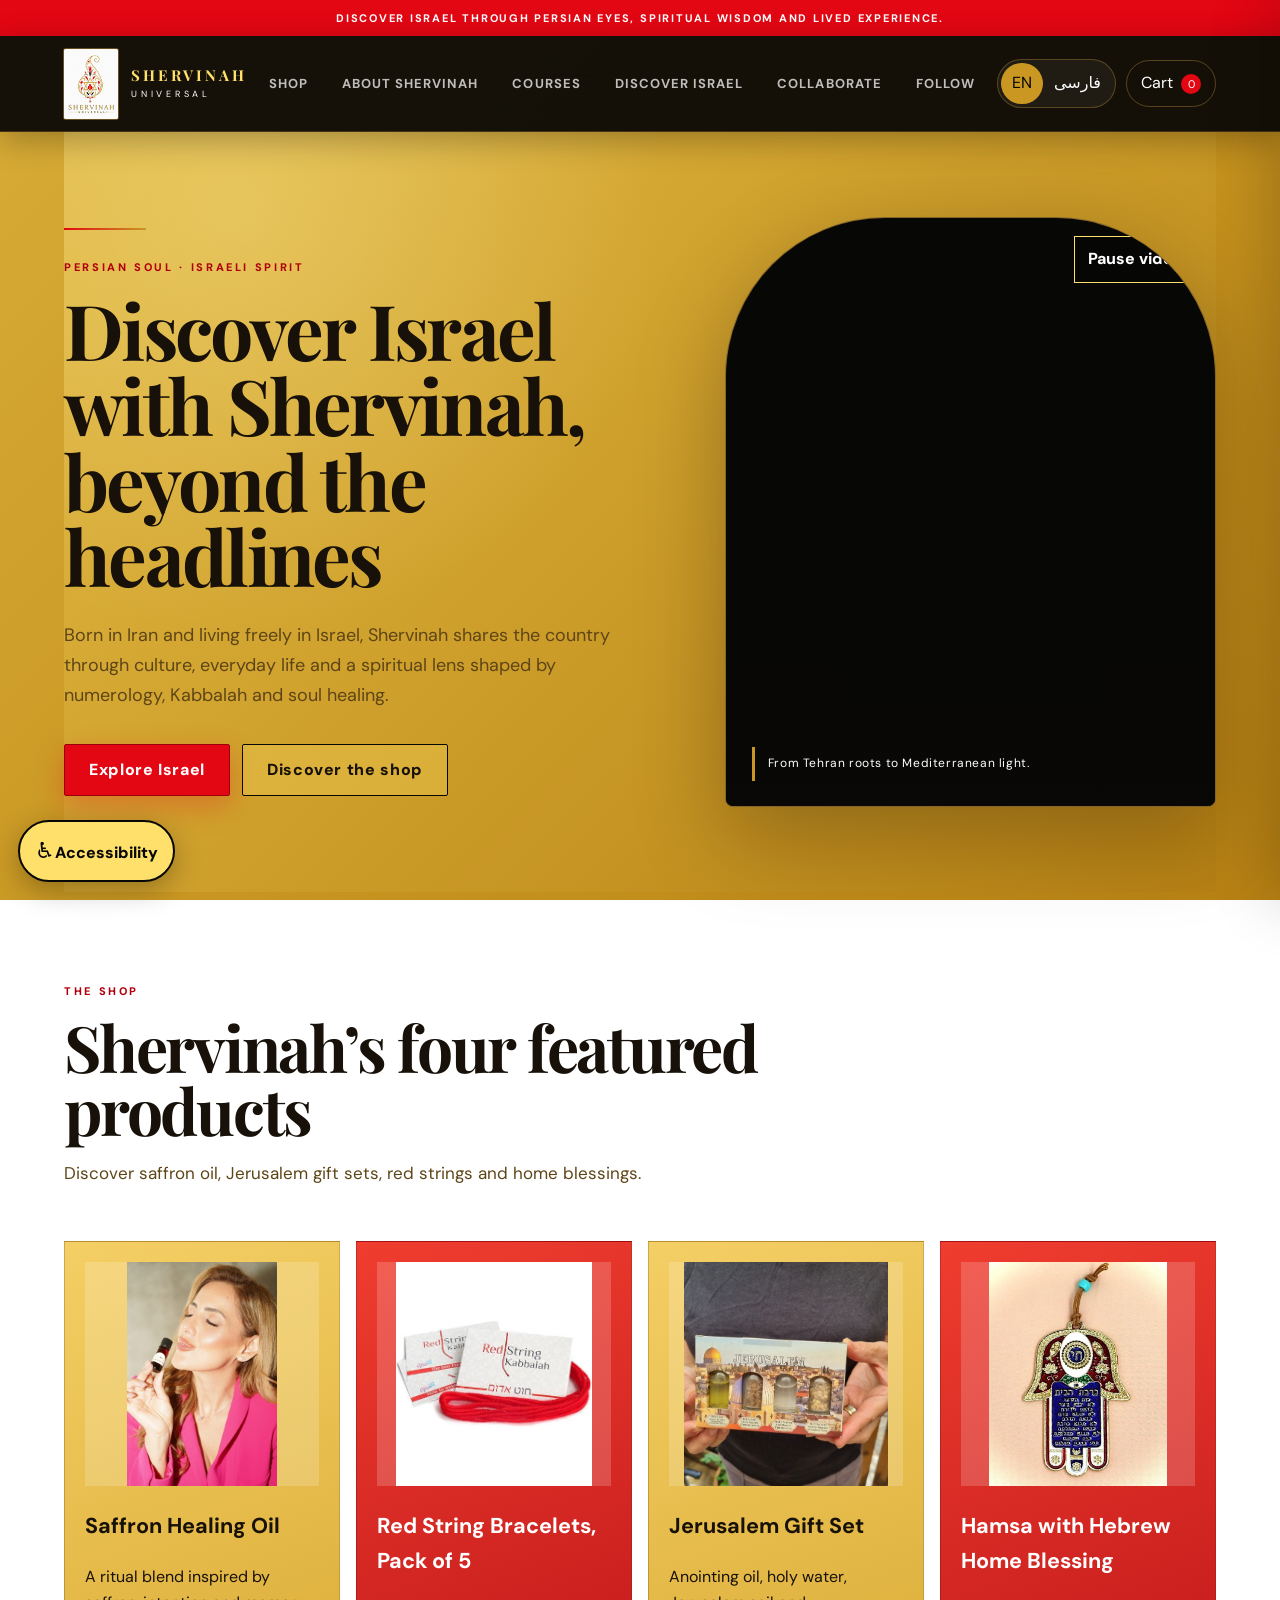
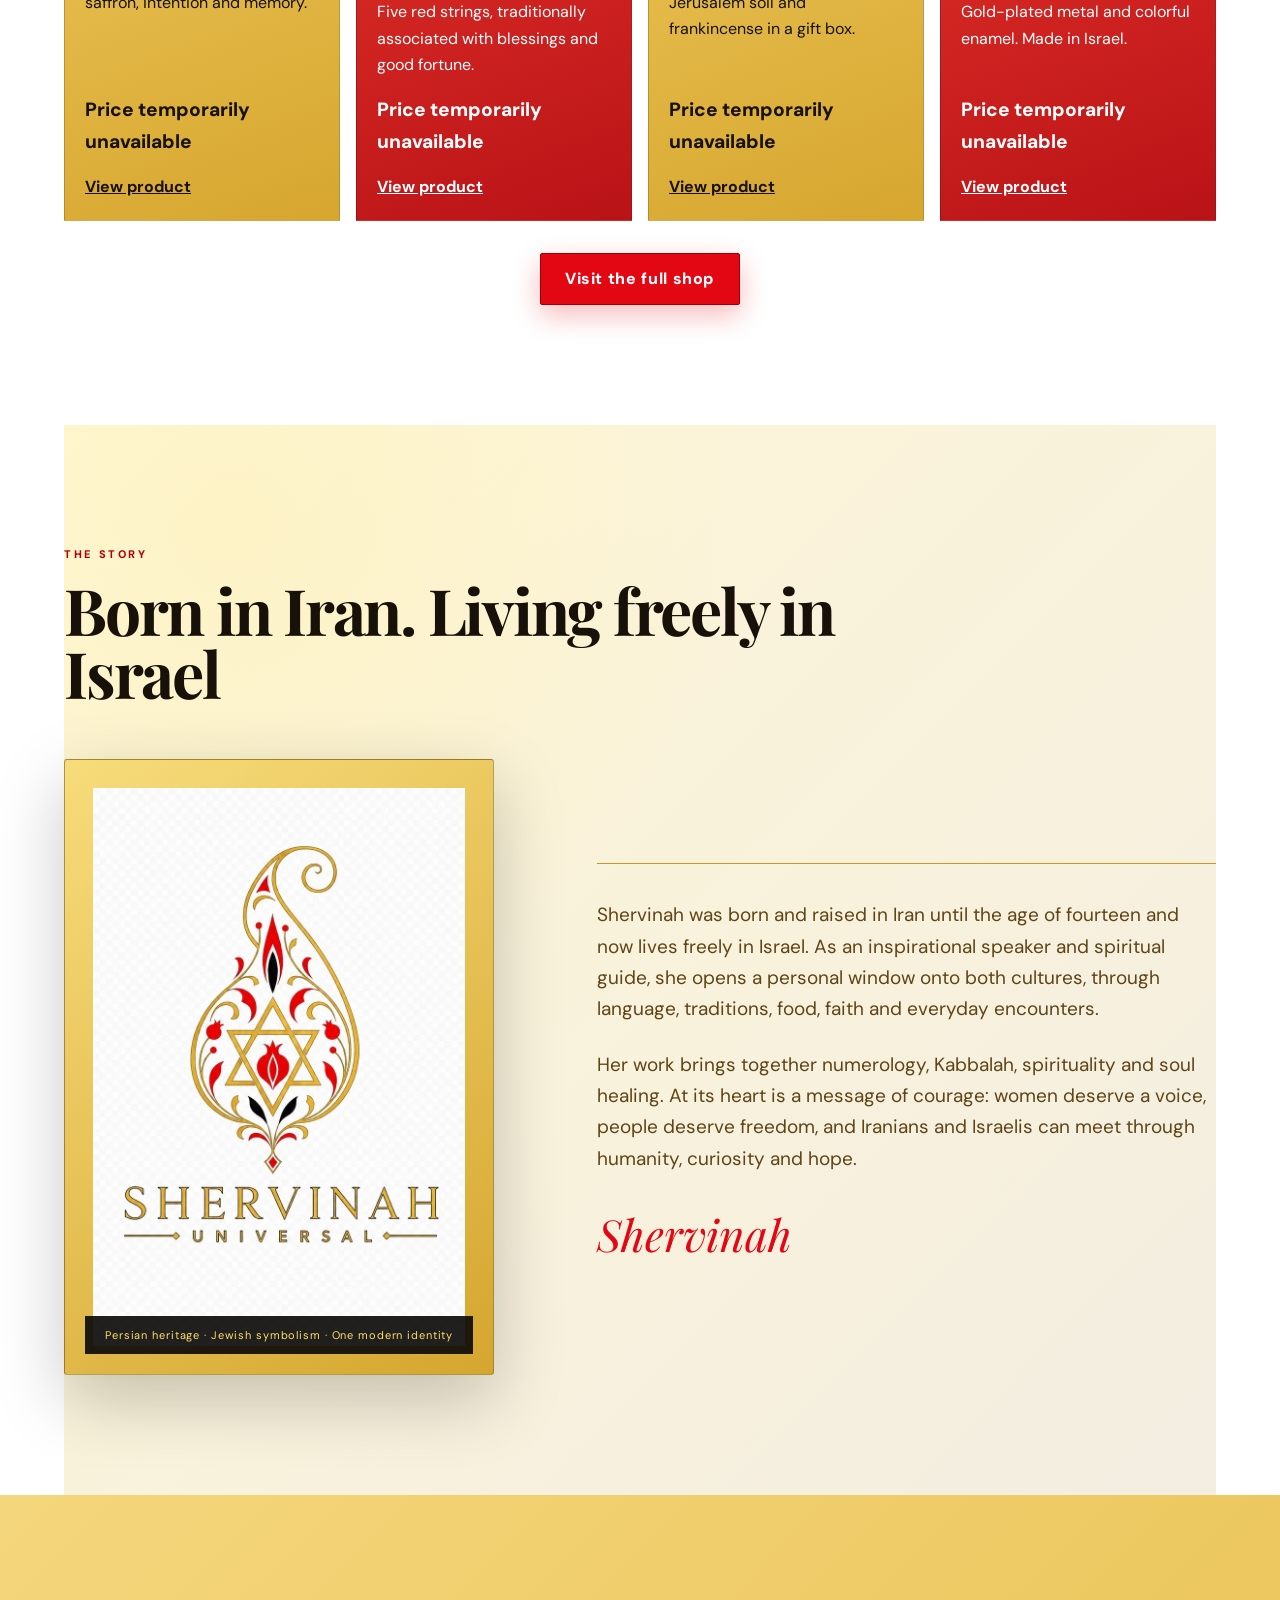
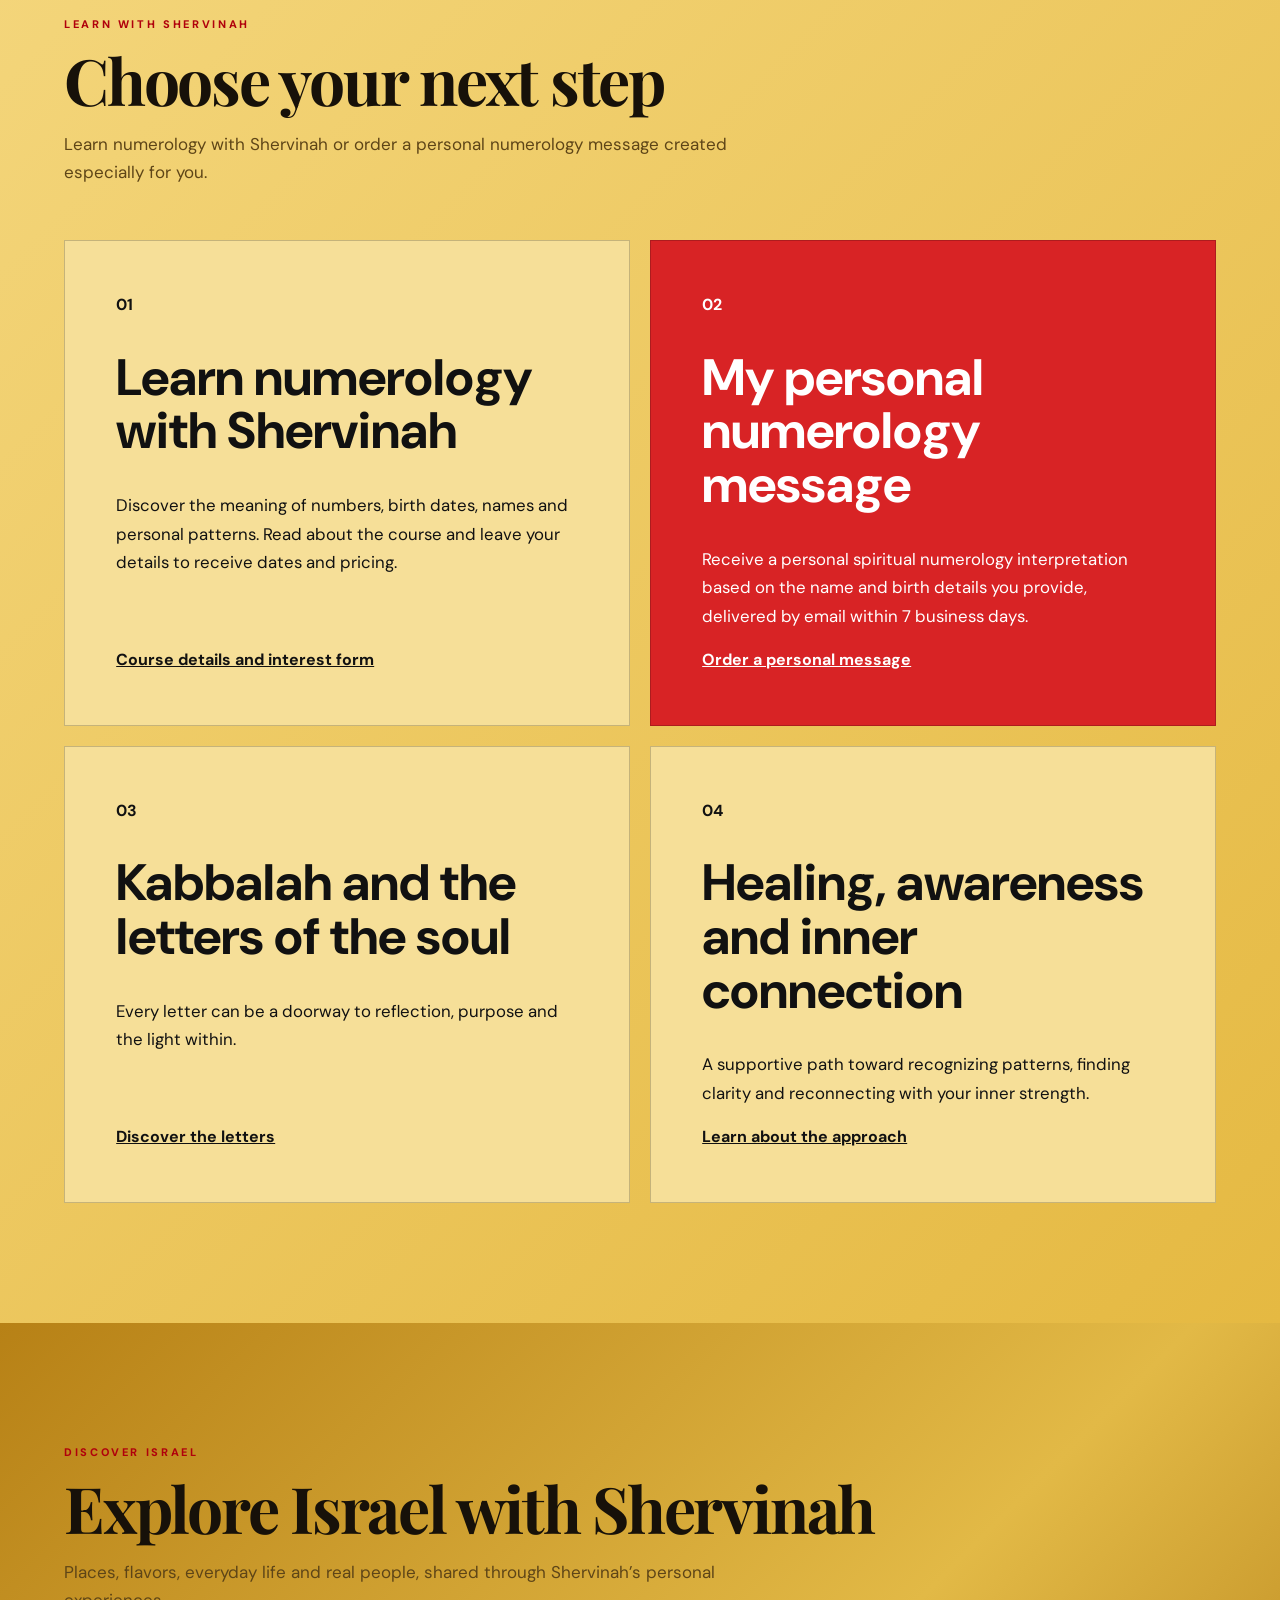
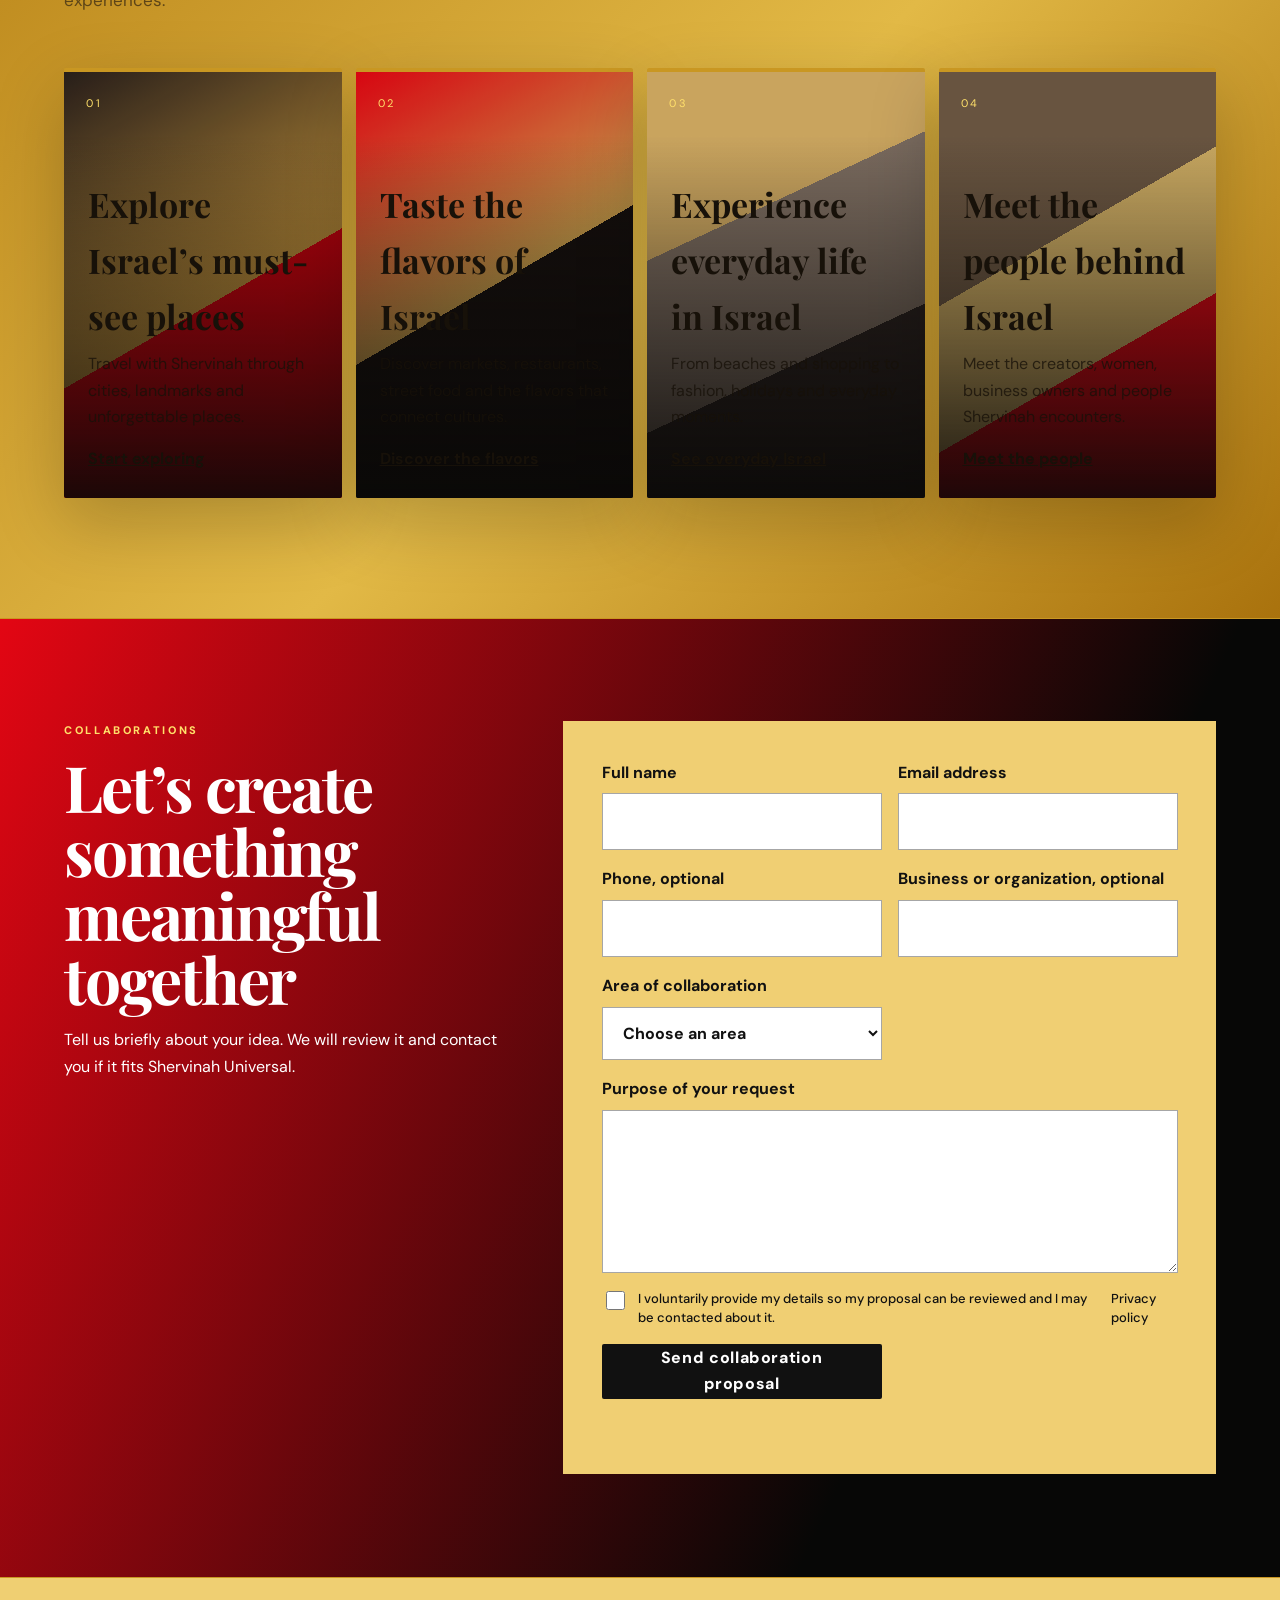
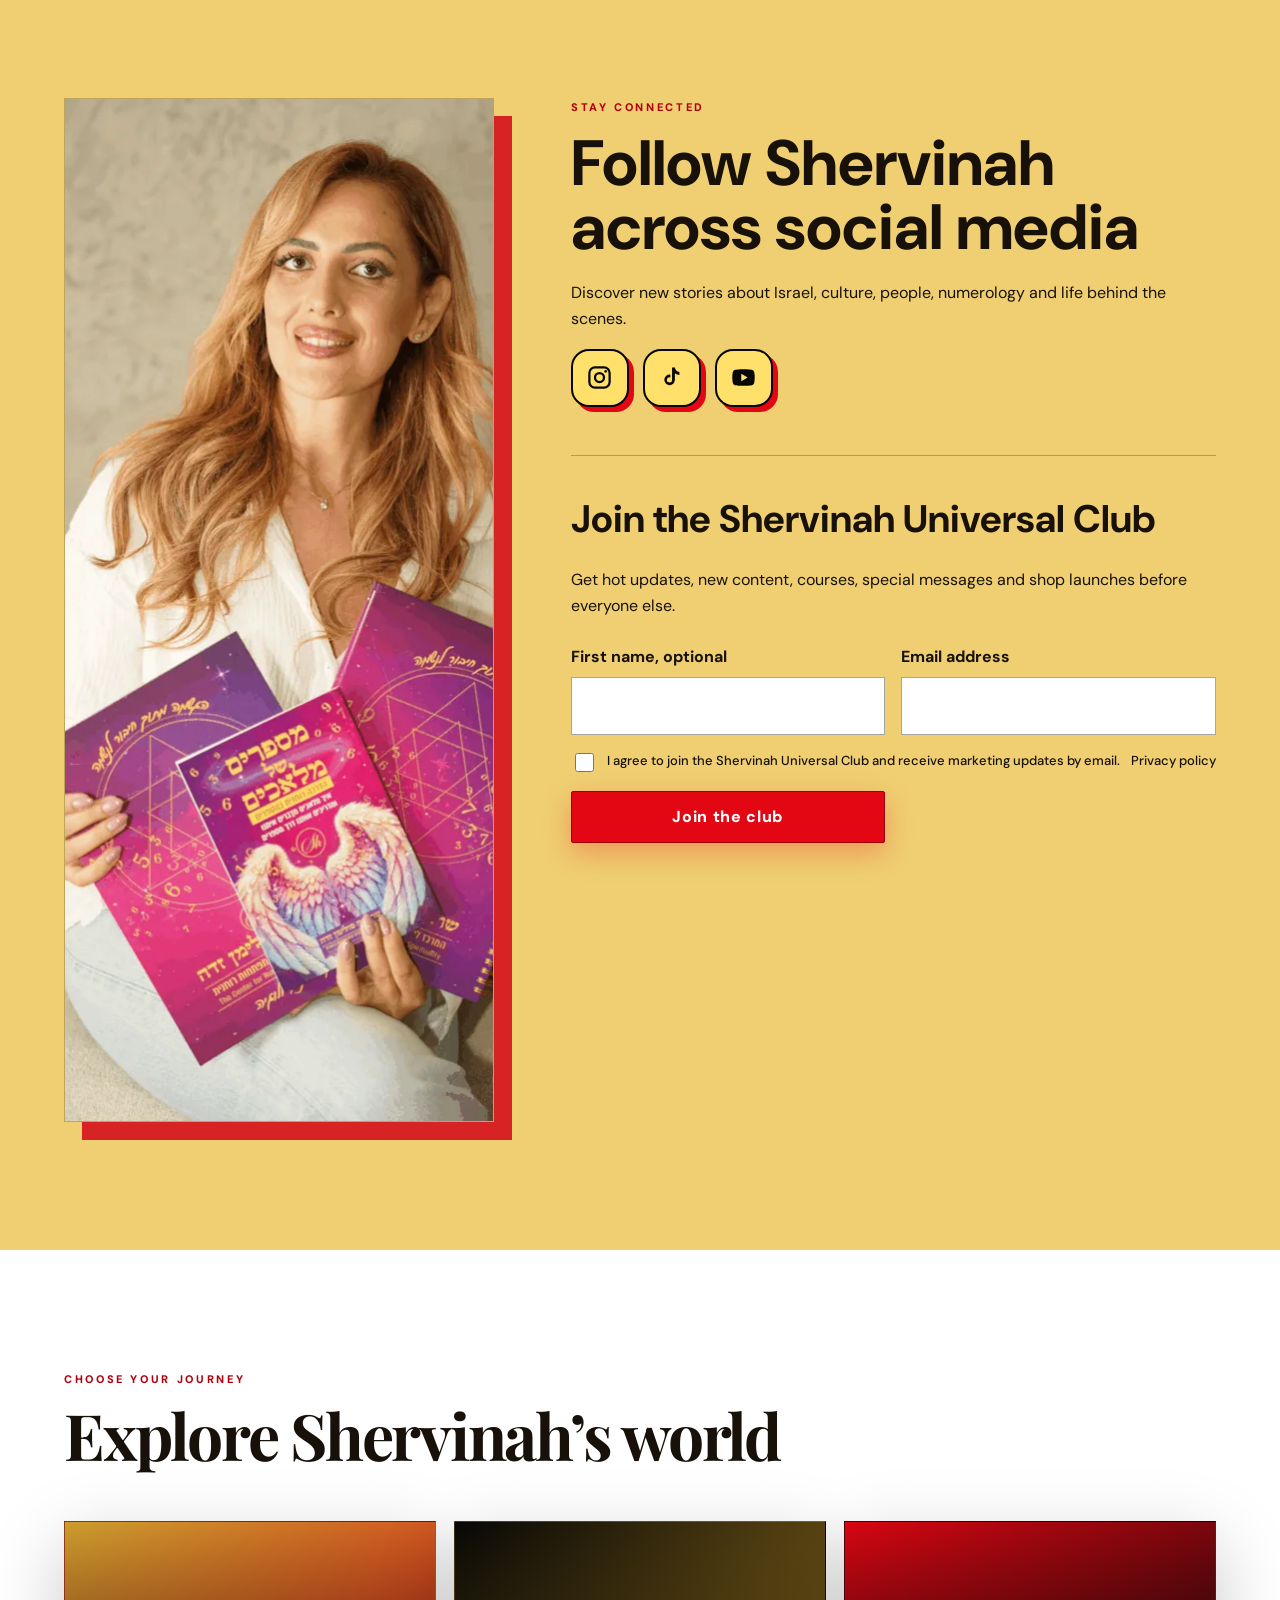
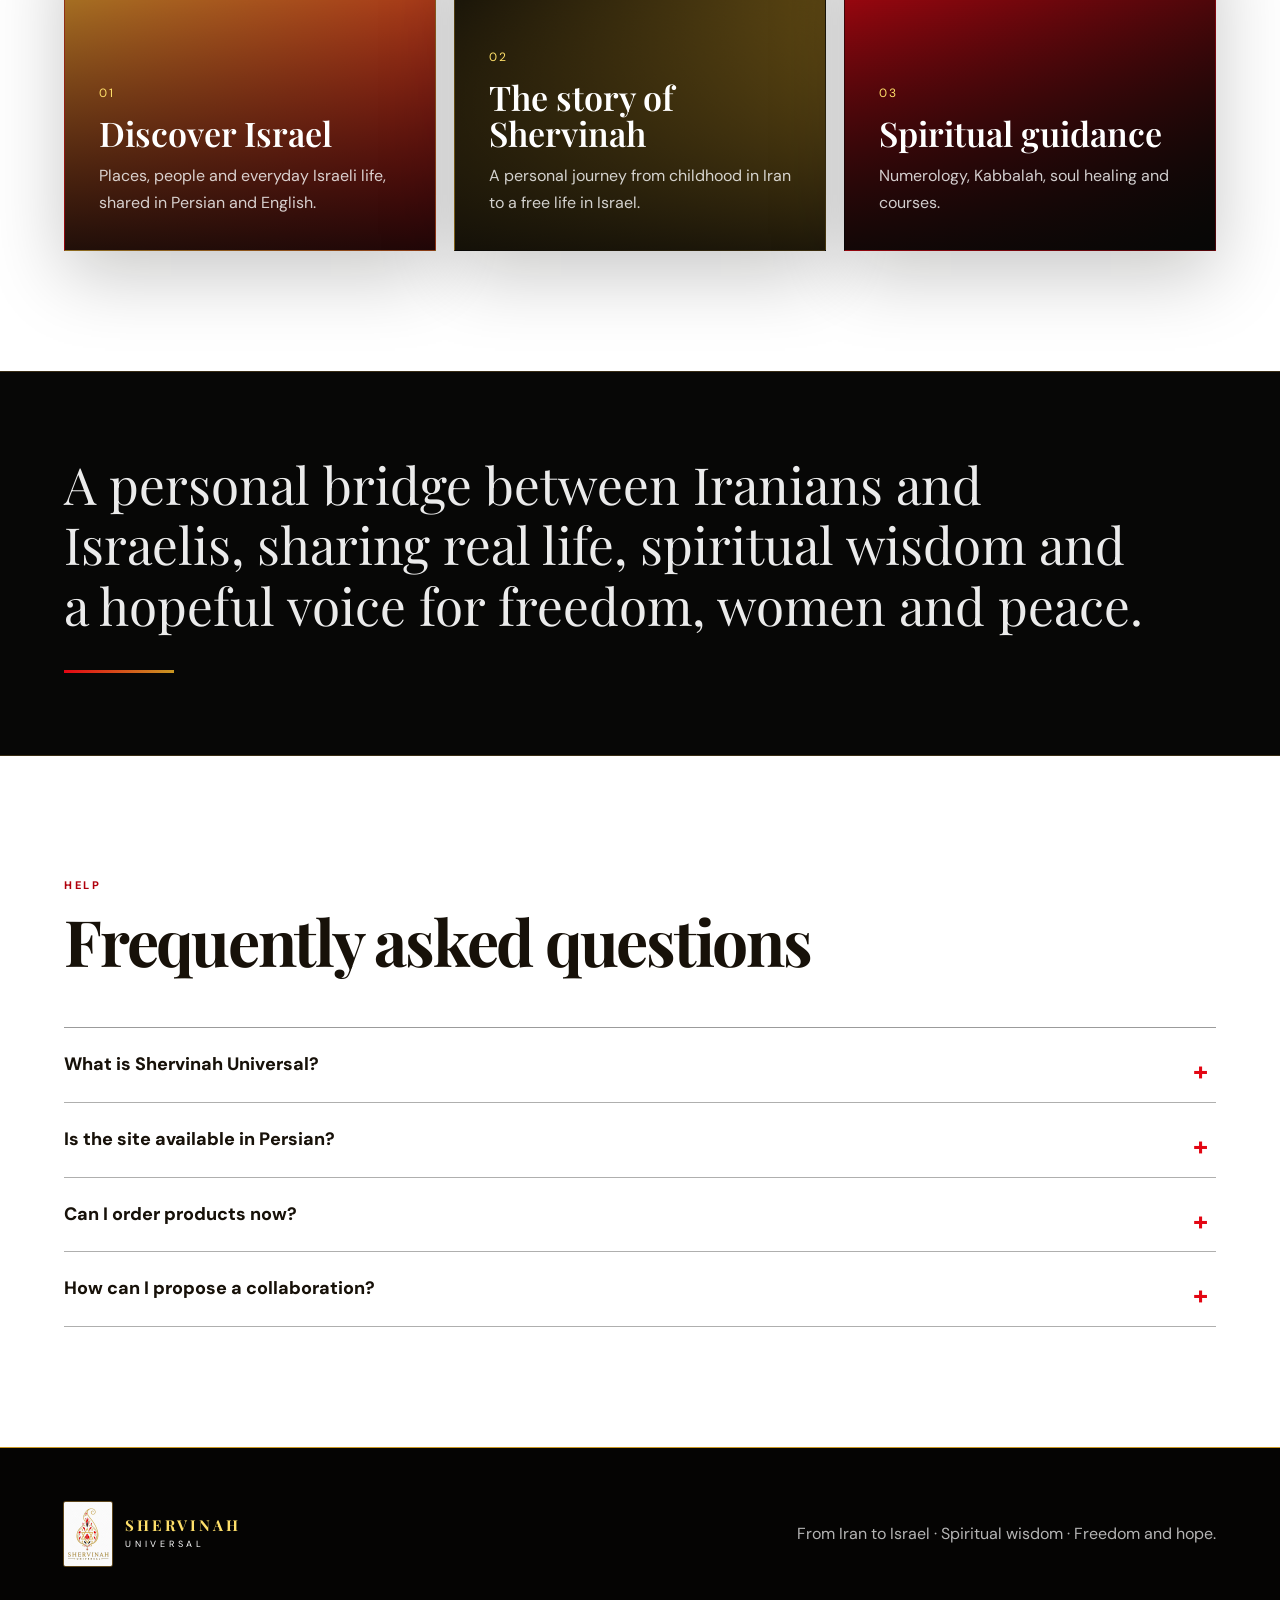
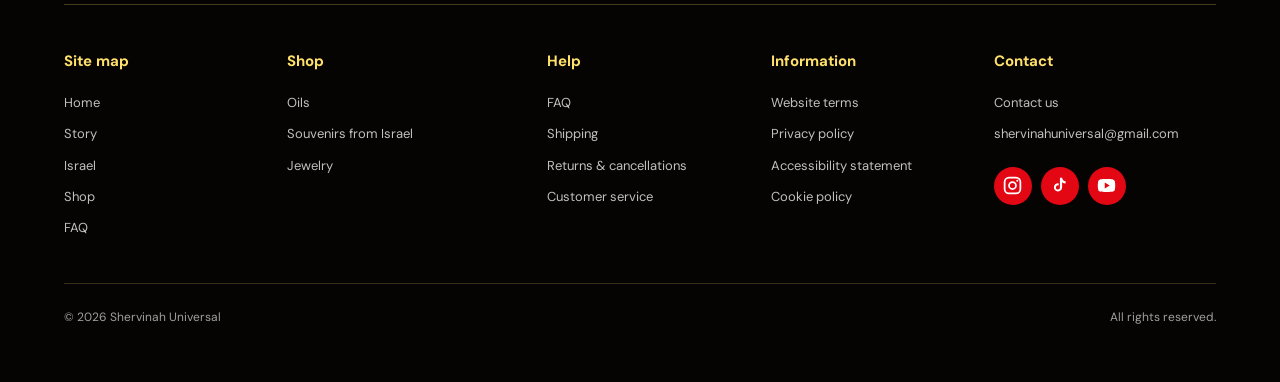
==== commit d857eeca: "Add approved Chai necklace, fixed USD product prices and Hebrew store management guide; hide merchan" ====
--- a/index.html
+++ b/index.html
@@ -1,246 +1,246 @@
-<!doctype html>
-<html lang="en" dir="ltr">
-<head>
- <meta charset="utf-8" />
- <meta name="viewport" content="width=device-width, initial-scale=1" />
- <meta name="description" content="Shervinah Universal, Persian soul, Israeli spirit, stories, culture and meaningful creations." />
- <title>Shervinah Universal</title><link rel="icon" href="assets/favicon/favicon-32.png" sizes="32x32" type="image/png"><link rel="icon" href="assets/favicon/favicon-16.png" sizes="16x16" type="image/png"><link rel="icon" href="assets/favicon/favicon.ico" sizes="48x48"><link rel="apple-touch-icon" href="assets/favicon/apple-touch-icon.png"><link rel="canonical" href="https://www.shervinahuniversal.com/"><meta property="og:type" content="website"><meta property="og:site_name" content="Shervinah Universal"><meta property="og:title" content="Shervinah Universal"><meta property="og:description" content="Shervinah Universal, Persian soul, Israeli spirit, stories, culture and meaningful creations."><meta property="og:image" content="https://www.shervinahuniversal.com/assets/favicon/og-image.jpg"><meta property="og:url" content="https://www.shervinahuniversal.com/"><meta name="twitter:card" content="summary_large_image"><meta name="twitter:title" content="Shervinah Universal"><meta name="twitter:description" content="Shervinah Universal, Persian soul, Israeli spirit, stories, culture and meaningful creations."><meta name="twitter:image" content="https://www.shervinahuniversal.com/assets/favicon/og-image.jpg"><script async src="https://www.googletagmanager.com/gtag/js?id=G-7BXHJC7DZ1"></script><script>window.dataLayer=window.dataLayer||[];function gtag(){dataLayer.push(arguments);}gtag('js',new Date());gtag('config','G-7BXHJC7DZ1');</script>
- <link rel="preconnect" href="https://fonts.googleapis.com">
- <link rel="preconnect" href="https://fonts.gstatic.com" crossorigin>
- <link href="https://fonts.googleapis.com/css2?family=DM+Sans:wght@400;500;600;700&family=Playfair+Display:wght@500;600;700&family=Vazirmatn:wght@400;500;600;700&display=swap" rel="stylesheet">
- <link rel="stylesheet" href="styles.css?v=mobile-nav-punctuation-1" />
-</head>
-<body id="top">
- <a class="skip-link" href="#mainContent" data-i18n="skipContent">Skip to main content</a>
- <div class="announcement" data-i18n="announcement">Discover Israel through Persian eyes, spiritual wisdom and lived experience.</div>
-
- <header class="site-header">
- <a class="brand" href="#top" aria-label="Shervinah Universal home">
- <span class="brand-mark"><img src="assets/images/shervinah-logo-modern-web.webp" width="768" height="1152" alt="" /></span>
- <span class="brand-copy"><strong>SHERVINAH</strong><small>UNIVERSAL</small></span>
- </a>
-
- <button class="mobile-nav-toggle" id="mobileNavToggle" type="button" aria-controls="mainNavigation" aria-expanded="false" data-en="Menu" data-fa="منو">Menu</button>
-    <nav class="desktop-nav" id="mainNavigation" aria-label="Main navigation">
-      <a href="#shop" data-en="Shop" data-fa="فروشگاه">Shop</a>
-      <a href="#story" data-en="About Shervinah" data-fa="درباره شروینا">About Shervinah</a>
-      <a href="#spiritual" data-en="Courses" data-fa="دوره‌ها">Courses</a>
-      <a href="#israel" data-en="Discover Israel" data-fa="کشف اسرائیل">Discover Israel</a>
-      <a href="#collaborate" data-en="Collaborate" data-fa="همکاری">Collaborate</a>
-      <a href="#community" data-en="Follow" data-fa="دنبال کردن">Follow</a>
-    </nav>
-
- <div class="header-actions">
- <div class="language-switch" aria-label="Language switcher">
- <button class="lang-btn active" data-lang="en">EN</button>
- <button class="lang-btn" data-lang="fa">فارسی</button>
- </div>
- <button class="cart-button" id="cartButton" aria-label="Shopping cart">
- <span data-i18n="cart">Cart</span>
- <span class="cart-count" id="cartCount">0</span>
- </button>
- </div>
- </header>
-
- <main id="mainContent">
-<section class="hero section-shell">
- <div class="hero-copy reveal">
- <p class="eyebrow" data-i18n="heroEyebrow">PERSIAN SOUL · ISRAELI SPIRIT</p>
- <h1 data-i18n="heroTitle">Discover Israel with Shervinah, beyond the headlines</h1>
- <p class="hero-text" data-i18n="heroText">Born in Iran and living freely in Israel, Shervinah shares the country through culture, everyday life and a spiritual lens shaped by numerology, Kabbalah and soul healing.</p>
- <div class="hero-actions">
- <a class="button button-primary" href="#israel" data-i18n="exploreIsrael">Explore Israel</a>
- <a class="button button-ghost" href="#shop" data-i18n="discoverShop">Discover the shop</a>
- </div>
- </div>
-
- <div class="hero-art hero-video-wrap reveal">
- <video class="hero-video" autoplay muted loop playsinline preload="metadata" aria-label="Shervinah exploring Israel">
- <source src="assets/videos/shervinah-website-hero-30s-corrected.mp4" type="video/mp4" />
- </video>
- <div class="hero-video-shade" aria-hidden="true"></div>
- <div class="hero-caption" data-i18n="heroCaption">From Tehran roots to Mediterranean light.</div>
- <button class="video-toggle" id="videoToggle" type="button" aria-pressed="false" data-i18n="pauseVideo">Pause video</button>
- </div>
- </section>
-
-<section id="shop" class="featured-products section-shell section-pad" aria-labelledby="featuredTitle">
- <div class="section-heading reveal">
- <p class="eyebrow" data-en="THE SHOP" data-fa="فروشگاه">THE SHOP</p>
- <h2 id="featuredTitle" data-en="Shervinah’s four featured products" data-fa="چهار محصول منتخب شروینا">Shervinah’s four featured products</h2>
- <p class="section-subtitle" data-en="Discover saffron oil, Jerusalem gift sets, red strings and home blessings." data-fa="روغن زعفران، بسته هدیه اورشلیم، نخ قرمز و دعای برکت خانه را کشف کنید.">Discover saffron oil, Jerusalem gift sets, red strings and home blessings.</p>
- </div>
- <div class="featured-product-grid">
- <a class="featured-product product-oil reveal" href="shop.html#oils"><img src="assets/images/products/oil-saffron/saffron-oil-01.jpg" alt="Saffron oil · روغن زعفران" width="800" height="1200" loading="lazy" style="display:block;width:100%;height:14rem;object-fit:contain;margin-bottom:1.2rem;background:rgba(255,255,255,.18)" /><h3 data-en="Saffron Healing Oil" data-fa="روغن شفابخش زعفران">Saffron Healing Oil</h3><p data-en="A ritual blend inspired by saffron, intention and memory." data-fa="ترکیبی آیینی با الهام از زعفران، نیت و خاطره.">A ritual blend inspired by saffron, intention and memory.</p><span class="featured-product-price" data-usd-product="saffron-oil-20ml" dir="ltr" style="font-size:1.2rem;font-weight:800">Loading USD price…</span><strong data-en="View product" data-fa="مشاهده محصول">View product</strong></a>
+<!doctype html>
+<html lang="en" dir="ltr">
+<head>
+ <meta charset="utf-8" />
+ <meta name="viewport" content="width=device-width, initial-scale=1" />
+ <meta name="description" content="Shervinah Universal, Persian soul, Israeli spirit, stories, culture and meaningful creations." />
+ <title>Shervinah Universal</title><link rel="icon" href="assets/favicon/favicon-32.png" sizes="32x32" type="image/png"><link rel="icon" href="assets/favicon/favicon-16.png" sizes="16x16" type="image/png"><link rel="icon" href="assets/favicon/favicon.ico" sizes="48x48"><link rel="apple-touch-icon" href="assets/favicon/apple-touch-icon.png"><link rel="canonical" href="https://www.shervinahuniversal.com/"><meta property="og:type" content="website"><meta property="og:site_name" content="Shervinah Universal"><meta property="og:title" content="Shervinah Universal"><meta property="og:description" content="Shervinah Universal, Persian soul, Israeli spirit, stories, culture and meaningful creations."><meta property="og:image" content="https://www.shervinahuniversal.com/assets/favicon/og-image.jpg"><meta property="og:url" content="https://www.shervinahuniversal.com/"><meta name="twitter:card" content="summary_large_image"><meta name="twitter:title" content="Shervinah Universal"><meta name="twitter:description" content="Shervinah Universal, Persian soul, Israeli spirit, stories, culture and meaningful creations."><meta name="twitter:image" content="https://www.shervinahuniversal.com/assets/favicon/og-image.jpg"><script async src="https://www.googletagmanager.com/gtag/js?id=G-7BXHJC7DZ1"></script><script>window.dataLayer=window.dataLayer||[];function gtag(){dataLayer.push(arguments);}gtag('js',new Date());gtag('config','G-7BXHJC7DZ1');</script>
+ <link rel="preconnect" href="https://fonts.googleapis.com">
+ <link rel="preconnect" href="https://fonts.gstatic.com" crossorigin>
+ <link href="https://fonts.googleapis.com/css2?family=DM+Sans:wght@400;500;600;700&family=Playfair+Display:wght@500;600;700&family=Vazirmatn:wght@400;500;600;700&display=swap" rel="stylesheet">
+ <link rel="stylesheet" href="styles.css?v=mobile-nav-punctuation-1" />
+</head>
+<body id="top">
+ <a class="skip-link" href="#mainContent" data-i18n="skipContent">Skip to main content</a>
+ <div class="announcement" data-i18n="announcement">Discover Israel through Persian eyes, spiritual wisdom and lived experience.</div>
+
+ <header class="site-header">
+ <a class="brand" href="#top" aria-label="Shervinah Universal home">
+ <span class="brand-mark"><img src="assets/images/shervinah-logo-modern-web.webp" width="768" height="1152" alt="" /></span>
+ <span class="brand-copy"><strong>SHERVINAH</strong><small>UNIVERSAL</small></span>
+ </a>
+
+ <button class="mobile-nav-toggle" id="mobileNavToggle" type="button" aria-controls="mainNavigation" aria-expanded="false" data-en="Menu" data-fa="منو">Menu</button>
+    <nav class="desktop-nav" id="mainNavigation" aria-label="Main navigation">
+      <a href="#shop" data-en="Shop" data-fa="فروشگاه">Shop</a>
+      <a href="#story" data-en="About Shervinah" data-fa="درباره شروینا">About Shervinah</a>
+      <a href="#spiritual" data-en="Courses" data-fa="دوره‌ها">Courses</a>
+      <a href="#israel" data-en="Discover Israel" data-fa="کشف اسرائیل">Discover Israel</a>
+      <a href="#collaborate" data-en="Collaborate" data-fa="همکاری">Collaborate</a>
+      <a href="#community" data-en="Follow" data-fa="دنبال کردن">Follow</a>
+    </nav>
+
+ <div class="header-actions">
+ <div class="language-switch" aria-label="Language switcher">
+ <button class="lang-btn active" data-lang="en">EN</button>
+ <button class="lang-btn" data-lang="fa">فارسی</button>
+ </div>
+ <button class="cart-button" id="cartButton" aria-label="Shopping cart">
+ <span data-i18n="cart">Cart</span>
+ <span class="cart-count" id="cartCount">0</span>
+ </button>
+ </div>
+ </header>
+
+ <main id="mainContent">
+<section class="hero section-shell">
+ <div class="hero-copy reveal">
+ <p class="eyebrow" data-i18n="heroEyebrow">PERSIAN SOUL · ISRAELI SPIRIT</p>
+ <h1 data-i18n="heroTitle">Discover Israel with Shervinah, beyond the headlines</h1>
+ <p class="hero-text" data-i18n="heroText">Born in Iran and living freely in Israel, Shervinah shares the country through culture, everyday life and a spiritual lens shaped by numerology, Kabbalah and soul healing.</p>
+ <div class="hero-actions">
+ <a class="button button-primary" href="#israel" data-i18n="exploreIsrael">Explore Israel</a>
+ <a class="button button-ghost" href="#shop" data-i18n="discoverShop">Discover the shop</a>
+ </div>
+ </div>
+
+ <div class="hero-art hero-video-wrap reveal">
+ <video class="hero-video" autoplay muted loop playsinline preload="metadata" aria-label="Shervinah exploring Israel">
+ <source src="assets/videos/shervinah-website-hero-30s-corrected.mp4" type="video/mp4" />
+ </video>
+ <div class="hero-video-shade" aria-hidden="true"></div>
+ <div class="hero-caption" data-i18n="heroCaption">From Tehran roots to Mediterranean light.</div>
+ <button class="video-toggle" id="videoToggle" type="button" aria-pressed="false" data-i18n="pauseVideo">Pause video</button>
+ </div>
+ </section>
+
+<section id="shop" class="featured-products section-shell section-pad" aria-labelledby="featuredTitle">
+ <div class="section-heading reveal">
+ <p class="eyebrow" data-en="THE SHOP" data-fa="فروشگاه">THE SHOP</p>
+ <h2 id="featuredTitle" data-en="Shervinah’s four featured products" data-fa="چهار محصول منتخب شروینا">Shervinah’s four featured products</h2>
+ <p class="section-subtitle" data-en="Discover saffron oil, Jerusalem gift sets, red strings and home blessings." data-fa="روغن زعفران، بسته هدیه اورشلیم، نخ قرمز و دعای برکت خانه را کشف کنید.">Discover saffron oil, Jerusalem gift sets, red strings and home blessings.</p>
+ </div>
+ <div class="featured-product-grid">
+ <a class="featured-product product-oil reveal" href="shop.html#oils"><img src="assets/images/products/oil-saffron/saffron-oil-01.jpg" alt="Saffron oil · روغن زعفران" width="800" height="1200" loading="lazy" style="display:block;width:100%;height:14rem;object-fit:contain;margin-bottom:1.2rem;background:rgba(255,255,255,.18)" /><h3 data-en="Saffron Healing Oil" data-fa="روغن شفابخش زعفران">Saffron Healing Oil</h3><p data-en="A ritual blend inspired by saffron, intention and memory." data-fa="ترکیبی آیینی با الهام از زعفران، نیت و خاطره.">A ritual blend inspired by saffron, intention and memory.</p><span class="featured-product-price" data-usd-product="saffron-oil-20ml" dir="ltr" style="font-size:1.2rem;font-weight:800">Loading USD price…</span><strong data-en="View product" data-fa="مشاهده محصول">View product</strong></a>
  <a class="featured-product product-jewelry reveal" href="shop.html#red-string-pack-5"><img src="assets/images/products/new/red-string-pack.jpg" alt="Red String Bracelets, Pack of 5" loading="lazy" style="display:block;width:100%;height:14rem;object-fit:contain;margin-bottom:1.2rem;background:rgba(255,255,255,.18)"><h3 data-en="Red String Bracelets, Pack of 5" data-fa="بسته ۵ عددی دستبند نخ قرمز">Red String Bracelets, Pack of 5</h3><p data-en="Five red strings, traditionally associated with blessings and good fortune." data-fa="پنج نخ قرمز، نمادی سنتی از برکت و خوش‌یمنی.">Five red strings, traditionally associated with blessings and good fortune.</p><span class="featured-product-price" data-usd-product="red-string-pack-5" dir="ltr" style="font-size:1.2rem;font-weight:800">Loading USD price…</span><strong data-en="View product" data-fa="مشاهده محصول">View product</strong></a>
  <a class="featured-product product-israel reveal" href="shop.html#jerusalem-gift-set"><img src="assets/images/products/new/jerusalem-gift-set.webp" alt="Jerusalem Gift Set" loading="lazy" style="display:block;width:100%;height:14rem;object-fit:contain;margin-bottom:1.2rem;background:rgba(255,255,255,.18)"><h3 data-en="Jerusalem Gift Set" data-fa="بسته هدیه اورشلیم">Jerusalem Gift Set</h3><p data-en="Anointing oil, holy water, Jerusalem soil and frankincense in a gift box." data-fa="روغن تدهین، آب مقدس، خاک اورشلیم و کندر در جعبه هدیه.">Anointing oil, holy water, Jerusalem soil and frankincense in a gift box.</p><span class="featured-product-price" data-usd-product="jerusalem-gift-set" dir="ltr" style="font-size:1.2rem;font-weight:800">Loading USD price…</span><strong data-en="View product" data-fa="مشاهده محصول">View product</strong></a>
  <a class="featured-product product-merch reveal" href="shop.html#hamsa-home-blessing"><img src="assets/images/products/new/hamsa-home-blessing.webp" alt="Hamsa with Hebrew Home Blessing" loading="lazy" style="display:block;width:100%;height:14rem;object-fit:contain;margin-bottom:1.2rem;background:rgba(255,255,255,.18)"><h3 data-en="Hamsa with Hebrew Home Blessing" data-fa="خمسه با دعای برکت خانه به زبان عبری">Hamsa with Hebrew Home Blessing</h3><p data-en="Gold-plated metal and colorful enamel. Made in Israel." data-fa="فلز با روکش طلا و مینای رنگی. ساخت اسرائیل.">Gold-plated metal and colorful enamel. Made in Israel.</p><span class="featured-product-price" data-usd-product="hamsa-home-blessing" dir="ltr" style="font-size:1.2rem;font-weight:800">Loading USD price…</span><strong data-en="View product" data-fa="مشاهده محصول">View product</strong></a>
- </div>
- <div class="section-action"><a class="button button-primary" href="shop.html" data-en="Visit the full shop" data-fa="دیدن فروشگاه کامل">Visit the full shop</a></div>
- </section>
-
-<section id="story" class="story section-shell section-pad">
- <div class="section-heading reveal">
- <p class="eyebrow" data-i18n="storyEyebrow">THE STORY</p>
- <h2 data-i18n="storyTitle">Born in Iran. Living freely in Israel</h2>
- </div>
- <div class="story-grid">
- <div class="story-visual reveal">
- <div class="portrait-frame brand-showcase">
- <img src="assets/images/shervinah-logo-modern-web.webp" width="768" height="1152" alt="Shervinah Universal Persian and Jewish heritage logo" loading="lazy" />
- <span class="brand-showcase-label" data-i18n="portraitPlaceholder">Persian heritage · Jewish symbolism · One modern identity</span>
- </div>
- </div>
- <div class="story-copy reveal">
- <p data-i18n="storyP1">Shervinah was born and raised in Iran until the age of fourteen and now lives freely in Israel. As an inspirational speaker and spiritual guide, she opens a personal window onto both cultures, through language, traditions, food, faith and everyday encounters.</p>
- <p data-i18n="storyP2">Her work brings together numerology, Kabbalah, spirituality and soul healing. At its heart is a message of courage: women deserve a voice, people deserve freedom, and Iranians and Israelis can meet through humanity, curiosity and hope.</p>
- <div class="signature">Shervinah</div>
- </div>
- </div>
- </section>
-
-<section id="spiritual" class="services-section section-pad">
- <div class="section-shell">
- <div class="section-heading reveal">
- <p class="eyebrow" data-en="LEARN WITH SHERVINAH" data-fa="با شروینا بیاموزید">LEARN WITH SHERVINAH</p>
- <h2 data-en="Choose your next step" data-fa="قدم بعدی خود را انتخاب کنید">Choose your next step</h2>
- <p class="section-subtitle" data-en="Learn numerology with Shervinah or order a personal numerology message created especially for you." data-fa="با شروینا عددشناسی بیاموزید یا پیام شخصی عددشناسی ویژه خود را سفارش دهید.">Learn numerology with Shervinah or order a personal numerology message created especially for you.</p>
- </div>
- <div class="service-choice-grid">
- <a class="service-choice course-choice reveal" href="course.html"><span>01</span><h3 data-en="Learn numerology with Shervinah" data-fa="عددشناسی را با شروینا بیاموزید">Learn numerology with Shervinah</h3><p data-en="Discover the meaning of numbers, birth dates, names and personal patterns. Read about the course and leave your details to receive dates and pricing." data-fa="معنای اعداد، تاریخ تولد، نام و الگوهای شخصی را کشف کنید. درباره دوره بیشتر بخوانید و برای دریافت زمان و قیمت، اطلاعات خود را ثبت کنید.">Discover the meaning of numbers, birth dates, names and personal patterns.</p><strong data-en="Course details and interest form" data-fa="جزئیات دوره و فرم علاقه‌مندی">Course details and interest form</strong></a>
- <a class="service-choice message-choice reveal" href="personal-message.html"><span>02</span><h3 data-en="My personal numerology message" data-fa="پیام شخصی عددشناسی برای شما">My personal numerology message</h3><p data-en="Receive a personal spiritual numerology interpretation based on the name and birth details you provide, delivered by email within 7 business days." data-fa="بر اساس نام و تاریخ تولد خود، یک تفسیر شخصی و معنوی عددشناسی دریافت کنید که حداکثر تا ۷ روز کاری با ایمیل ارسال می‌شود.">Receive a personal spiritual numerology interpretation delivered by email within 7 business days.</p><strong data-en="Order a personal message" data-fa="سفارش پیام شخصی">Order a personal message</strong></a>
- <a class="service-choice kabbalah-choice reveal" href="explore.html?topic=kabbalah"><span>03</span><h3 data-en="Kabbalah and the letters of the soul" data-fa="کابالا و حروف روح">Kabbalah and the letters of the soul</h3><p data-en="Every letter can be a doorway to reflection, purpose and the light within." data-fa="هر حرف می‌تواند دری به تأمل، رسالت و نور درون باشد.">Every letter can be a doorway to reflection, purpose and the light within.</p><strong data-en="Discover the letters" data-fa="کشف حروف">Discover the letters</strong></a>
- <a class="service-choice healing-choice reveal" href="explore.html?topic=healing"><span>04</span><h3 data-en="Healing, awareness and inner connection" data-fa="شفا، آگاهی و ارتباط درونی">Healing, awareness and inner connection</h3><p data-en="A supportive path toward recognizing patterns, finding clarity and reconnecting with your inner strength." data-fa="مسیری حمایتی برای شناخت الگوها، یافتن وضوح و اتصال دوباره به نیروی درون.">A supportive path toward recognizing patterns, finding clarity and reconnecting with your inner strength.</p><strong data-en="Learn about the approach" data-fa="آشنایی با رویکرد">Learn about the approach</strong></a>
- </div>
- </div>
- </section>
-
-<section id="israel" class="destinations section-pad">
- <div class="section-shell">
- <div class="section-heading reveal">
- <p class="eyebrow" data-en="DISCOVER ISRAEL" data-fa="کشف اسرائیل">DISCOVER ISRAEL</p>
- <h2 data-en="Explore Israel with Shervinah" data-fa="اسرائیل را با شروینا کشف کنید">Explore Israel with Shervinah</h2>
- <p class="section-subtitle" data-en="Places, flavors, everyday life and real people, shared through Shervinah’s personal experiences." data-fa="مکان‌ها، طعم‌ها، زندگی روزمره و آدم‌های واقعی از دریچه تجربه‌های شخصی شروینا.">Places, flavors, everyday life and real people, shared through Shervinah’s personal experiences.</p>
- </div>
- <div class="destination-grid">
- <a class="destination-card jerusalem reveal" href="explore.html?topic=places"><div class="destination-number">01</div><div class="destination-content"><h3 data-en="Explore Israel’s must-see places" data-fa="دیدنی‌های شگفت‌انگیز اسرائیل را کشف کنید">Explore Israel’s must-see places</h3><p data-en="Travel with Shervinah through cities, landmarks and unforgettable places." data-fa="با شروینا به شهرها، مکان‌های دیدنی و گوشه‌های فراموش‌نشدنی اسرائیل سفر کن.">Travel with Shervinah through cities, landmarks and unforgettable places.</p><strong data-en="Start exploring" data-fa="شروع سفر">Start exploring</strong></div></a>
- <a class="destination-card jaffa reveal" href="explore.html?topic=flavors"><div class="destination-number">02</div><div class="destination-content"><h3 data-en="Taste the flavors of Israel" data-fa="طعم‌های واقعی اسرائیل را تجربه کنید">Taste the flavors of Israel</h3><p data-en="Discover markets, restaurants, street food and the flavors that connect cultures." data-fa="بازارها، رستوران‌ها، غذاهای خیابانی و طعم‌هایی را بشناس که فرهنگ‌ها را به هم پیوند می‌دهند.">Discover markets, restaurants, street food and the flavors that connect cultures.</p><strong data-en="Discover the flavors" data-fa="کشف طعم‌ها">Discover the flavors</strong></div></a>
- <a class="destination-card telaviv reveal" href="explore.html?topic=everyday"><div class="destination-number">03</div><div class="destination-content"><h3 data-en="Experience everyday life in Israel" data-fa="زندگی واقعی در اسرائیل را از نزدیک ببینید">Experience everyday life in Israel</h3><p data-en="From beaches and shopping to fashion, holidays and everyday moments." data-fa="از ساحل و خرید تا مد، جشن‌ها و لحظه‌های واقعی زندگی روزمره.">From beaches and shopping to fashion, holidays and everyday moments.</p><strong data-en="See everyday Israel" data-fa="دیدن زندگی روزمره">See everyday Israel</strong></div></a>
- <a class="destination-card haifa reveal" href="explore.html?topic=people"><div class="destination-number">04</div><div class="destination-content"><h3 data-en="Meet the people behind Israel" data-fa="با آدم‌های واقعی اسرائیل آشنا شوید">Meet the people behind Israel</h3><p data-en="Meet the creators, women, business owners and people Shervinah encounters." data-fa="با زنان، هنرمندان، صاحبان کسب‌وکار و آدم‌هایی که شروینا در مسیرش می‌بیند آشنا شو.">Meet the creators, women, business owners and people Shervinah encounters.</p><strong data-en="Meet the people" data-fa="آشنایی با آدم‌ها">Meet the people</strong></div></a>
- </div>
- </div>
- </section>
-
-<section id="collaborate" class="collaboration full-bleed">
- <div class="section-shell collaboration-form-layout reveal">
- <div><p class="eyebrow light" data-en="COLLABORATIONS" data-fa="همکاری‌ها">COLLABORATIONS</p><h2 data-en="Let’s create something meaningful together" data-fa="بیایید با هم چیزی معنادار بسازیم">Let’s create something meaningful together</h2><p data-en="Tell us briefly about your idea. We will review it and contact you if it fits Shervinah Universal." data-fa="کمی درباره پیشنهاد خود برای ما بنویسید. آن را بررسی می‌کنیم و اگر با فعالیت شروینا یونیورسال هماهنگ باشد، با شما تماس می‌گیریم.">Tell us briefly about your idea.</p></div>
- <form class="lead-form collaboration-form" data-lead-form data-form-type="collaboration">
- <label><span data-en="Full name" data-fa="نام و نام خانوادگی">Full name</span><input name="full_name" autocomplete="name" required></label>
- <label><span data-en="Email address" data-fa="آدرس ایمیل">Email address</span><input type="email" name="email" autocomplete="email" required></label>
- <label><span data-en="Phone, optional" data-fa="شماره تلفن، اختیاری">Phone, optional</span><input type="tel" name="phone" autocomplete="tel"></label>
- <label><span data-en="Business or organization, optional" data-fa="نام کسب‌وکار یا سازمان، اختیاری">Business or organization, optional</span><input name="organization" autocomplete="organization"></label>
- <label><span data-en="Area of collaboration" data-fa="زمینه همکاری">Area of collaboration</span><select name="request_area" required><option value="" data-en="Choose an area" data-fa="یک زمینه انتخاب کن">Choose an area</option><option value="tourism" data-en="Tourism and hospitality" data-fa="گردشگری و مهمان‌نوازی">Tourism and hospitality</option><option value="culture" data-en="Culture and events" data-fa="فرهنگ و رویدادها">Culture and events</option><option value="speaking" data-en="Speaking and appearances" data-fa="سخنرانی و حضور در برنامه‌ها">Speaking and appearances</option><option value="spiritual" data-en="Spirituality and numerology" data-fa="معنویت و عددشناسی">Spirituality and numerology</option><option value="lifestyle" data-en="Fashion, beauty and lifestyle" data-fa="مد، زیبایی و سبک زندگی">Fashion, beauty and lifestyle</option><option value="products" data-en="Products and commerce" data-fa="محصولات و تجارت">Products and commerce</option><option value="content" data-en="Social media and content" data-fa="شبکه‌های اجتماعی و تولید محتوا">Social media and content</option><option value="media" data-en="Media and interviews" data-fa="رسانه و مصاحبه">Media and interviews</option><option value="other" data-en="Other" data-fa="سایر">Other</option></select></label>
- <label class="form-full"><span data-en="Purpose of your request" data-fa="هدف درخواست">Purpose of your request</span><textarea name="request_purpose" rows="5" required></textarea></label>
- <label class="privacy-consent form-full"><input type="checkbox" name="service_consent" value="1" required><span data-en="I voluntarily provide my details so my proposal can be reviewed and I may be contacted about it." data-fa="اطلاعاتم را با رضایت برای بررسی پیشنهاد همکاری و تماس درباره آن ارائه می‌دهم.">I voluntarily provide my details so my proposal can be reviewed and I may be contacted about it.</span> <a href="privacy.html" data-en="Privacy policy" data-fa="سیاست حفظ حریم خصوصی">Privacy policy</a></label>
- <input class="hp-field" name="website" tabindex="-1" autocomplete="off" aria-hidden="true">
- <button class="button button-light" type="submit" data-en="Send collaboration proposal" data-fa="ارسال پیشنهاد همکاری">Send collaboration proposal</button><p class="form-message form-full" aria-live="polite"></p>
- </form>
- </div>
- </section>
-
-<section id="community" class="community-section section-pad">
- <div class="section-shell community-layout">
- <div class="community-photo reveal"><img src="assets/images/shervinah-community.webp" width="683" height="1024" alt="Shervinah presenting her numerology creations" data-community-image loading="lazy"></div>
- <div class="community-content reveal">
- <p class="eyebrow" data-en="STAY CONNECTED" data-fa="همراه شروینا بمانید">STAY CONNECTED</p>
- <h2 data-en="Follow Shervinah across social media" data-fa="شروینا را در شبکه‌های اجتماعی دنبال کنید">Follow Shervinah across social media</h2>
- <p data-en="Discover new stories about Israel, culture, people, numerology and life behind the scenes." data-fa="داستان‌های تازه درباره اسرائیل، فرهنگ، مردم، عددشناسی و لحظه‌های پشت صحنه را دنبال کنید.">Discover new stories about Israel, culture, people, numerology and life behind the scenes.</p>
- <div class="community-actions social-icon-actions"><a class="social-icon-button" href="https://www.instagram.com/shervinah.universal/" target="_blank" rel="noopener" aria-label="Shervinah Universal on Instagram" title="Instagram"><svg viewBox="0 0 24 24" role="img" aria-hidden="true"><rect x="3" y="3" width="18" height="18" rx="5" fill="none" stroke="currentColor" stroke-width="2"/><circle cx="12" cy="12" r="4" fill="none" stroke="currentColor" stroke-width="2"/><circle cx="17.5" cy="6.5" r="1.2" fill="currentColor"/></svg></a><a class="social-icon-button" href="https://www.tiktok.com/@shervinah.universal" target="_blank" rel="noopener" aria-label="Shervinah Universal on TikTok" title="TikTok"><svg viewBox="0 0 24 24" role="img" aria-hidden="true"><path d="M15 3v11.1a4.7 4.7 0 1 1-4-4.65v2.55a2.3 2.3 0 1 0 1.5 2.16V3h2.5c.35 2.15 1.65 3.7 4 4.2v2.55A7.2 7.2 0 0 1 15 8.3V3Z" fill="currentColor"/></svg></a><a class="social-icon-button youtube" href="https://youtube.com/@shervinah.universal" target="_blank" rel="noopener" aria-label="Shervinah Universal on YouTube" title="YouTube"><svg viewBox="0 0 24 24" role="img" aria-hidden="true"><path d="M21.5 7.2a3 3 0 0 0-2.1-2.1C17.5 4.6 12 4.6 12 4.6s-5.5 0-7.4.5a3 3 0 0 0-2.1 2.1A31 31 0 0 0 2 12a31 31 0 0 0 .5 4.8 3 3 0 0 0 2.1 2.1c1.9.5 7.4.5 7.4.5s5.5 0 7.4-.5a3 3 0 0 0 2.1-2.1A31 31 0 0 0 22 12a31 31 0 0 0-.5-4.8ZM10 15.3V8.7l5.7 3.3L10 15.3Z" fill="currentColor"/></svg></a></div>
- <div class="club-signup"><h3 data-en="Join the Shervinah Universal Club" data-fa="به باشگاه شروینا یونیورسال بپیوندید">Join the Shervinah Universal Club</h3><p data-en="Get hot updates, new content, courses, special messages and shop launches before everyone else." data-fa="تازه‌ترین خبرها، محتوا، دوره‌ها، پیام‌های ویژه و محصولات جدید را زودتر از دیگران دریافت کنید.">Get hot updates, new content, courses, special messages and shop launches before everyone else.</p>
- <form class="lead-form compact-form" data-lead-form data-form-type="club">
- <label><span data-en="First name, optional" data-fa="نام، اختیاری">First name, optional</span><input name="first_name" autocomplete="given-name"></label>
- <label><span data-en="Email address" data-fa="آدرس ایمیل">Email address</span><input type="email" name="email" autocomplete="email" required></label>
- <label class="privacy-consent"><input type="checkbox" name="marketing_consent" value="1" required><span data-en="I agree to join the Shervinah Universal Club and receive marketing updates by email." data-fa="با عضویت در باشگاه شروینا یونیورسال و دریافت ایمیل‌های خبری و بازاریابی موافقم.">I agree to join the Shervinah Universal Club and receive marketing updates by email.</span> <a href="privacy.html" data-en="Privacy policy" data-fa="سیاست حفظ حریم خصوصی">Privacy policy</a></label>
- <input class="hp-field" name="website" tabindex="-1" autocomplete="off" aria-hidden="true">
- <button class="button button-primary" type="submit" data-en="Join the club" data-fa="عضویت در باشگاه">Join the club</button><p class="form-message" aria-live="polite"></p>
- </form>
- </div>
- </div>
- </div>
- </section>
-
-<section class="gateway section-shell section-pad" aria-labelledby="gatewayTitle">
- <div class="section-heading reveal"><p class="eyebrow" data-i18n="gatewayEyebrow">CHOOSE YOUR JOURNEY</p><h2 id="gatewayTitle" data-i18n="gatewayTitle">Explore Shervinah’s world</h2></div>
- <div class="gateway-grid">
- <a class="gateway-card gateway-israel reveal" href="#israel"><span>01</span><h3 data-i18n="gatewayIsrael">Discover Israel</h3><p data-i18n="gatewayIsraelText">Places, people and everyday Israeli life, shared in Persian and English.</p></a>
- <a class="gateway-card gateway-story reveal" href="#story"><span>02</span><h3 data-i18n="gatewayStory">The story of Shervinah</h3><p data-i18n="gatewayStoryText">A personal journey from childhood in Iran to a free life in Israel.</p></a>
- <a class="gateway-card gateway-shop reveal" href="explore.html?topic=numerology"><span>03</span><h3 data-i18n="gatewayShop">Spiritual guidance</h3><p data-i18n="gatewayShopText">Numerology, Kabbalah, soul healing and courses.</p></a>
- </div>
- </section>
-
-<section class="manifesto full-bleed">
- <div class="manifesto-inner section-shell reveal">
- <p data-i18n="manifesto">A personal bridge between Iranians and Israelis, sharing real life, spiritual wisdom and a hopeful voice for freedom, women and peace.</p>
- </div>
- </section>
-
-<section id="faq" class="faq section-shell section-pad">
- <div class="section-heading reveal"><p class="eyebrow" data-i18n="faqEyebrow">HELP</p><h2 data-i18n="faqTitle">Frequently asked questions</h2></div>
- <div class="faq-list reveal">
- <details><summary data-i18n="faqQ1">What is Shervinah Universal?</summary><p data-i18n="faqA1">A Persian-and-English platform where Shervinah shares Israel, her journey from Iran, numerology, Kabbalah, spirituality and soul healing.</p></details>
- <details><summary data-i18n="faqQ2">Is the site available in Persian?</summary><p data-i18n="faqA2">Yes. Use the language switch at the top of every page for full right-to-left Persian.</p></details>
- <details><summary data-i18n="faqQ3">Can I order products now?</summary><p data-i18n="faqA3">The collections are being prepared. Secure online checkout will be added later.</p></details>
- <details><summary data-i18n="faqQ4">How can I propose a collaboration?</summary><p><a href="mailto:shervinahuniversal@gmail.com">shervinahuniversal@gmail.com</a></p></details>
- </div>
- </section>
-</main>
-
- <footer class="site-footer">
- <div class="section-shell footer-brand-row">
- <div class="brand footer-brand"><span class="brand-mark"><img src="assets/images/shervinah-logo-modern-web.webp" width="768" height="1152" alt="" loading="lazy" /></span><span class="brand-copy"><strong>SHERVINAH</strong><small>UNIVERSAL</small></span></div>
- <p data-i18n="footerTagline">From Iran to Israel · Spiritual wisdom · Freedom and hope.</p>
- </div>
- <div class="section-shell footer-columns">
- <section><h2 data-i18n="footerMap">Site map</h2><a href="#mainContent" data-i18n="home">Home</a><a href="#story" data-i18n="navStory">Story</a><a href="#israel" data-i18n="navIsrael">Israel</a><a href="#shop" data-i18n="navShop">Shop</a><a href="#faq" data-i18n="faqTitleShort">FAQ</a></section>
- <section><h2 data-i18n="footerShop">Shop</h2><a href="#shop" data-i18n="catOils">Oils</a><a href="#shop" data-i18n="catMerch">Shervinah Universal Merchandise</a><a href="#shop" data-i18n="catSouvenirs">Souvenirs from Israel</a><a href="#shop" data-i18n="catJewelry">Jewelry</a></section>
- <section><h2 data-i18n="footerHelp">Help</h2><a href="#faq" data-i18n="faqTitleShort">FAQ</a><a href="shipping.html" data-i18n="shipping">Shipping</a><a href="returns.html" data-i18n="returns">Returns & cancellations</a><a href="contact.html" data-i18n="customerService">Customer service</a></section>
- <section><h2 data-i18n="footerInfo">Information</h2><a href="terms.html" data-i18n="terms">Website terms</a><a href="privacy.html" data-i18n="privacy">Privacy policy</a><a href="accessibility.html" data-i18n="accessibility">Accessibility statement</a><a href="cookies.html" data-i18n="cookies">Cookie policy</a></section>
- <section><h2 data-i18n="footerContact">Contact</h2><a href="contact.html" data-i18n="contactUs">Contact us</a><a href="mailto:shervinahuniversal@gmail.com">shervinahuniversal@gmail.com</a><div class="social-links">
- <a href="https://www.instagram.com/shervinah.universal/" target="_blank" rel="noopener" aria-label="Shervinah Universal on Instagram" title="Instagram"><svg viewBox="0 0 24 24" role="img" aria-hidden="true"><rect x="3" y="3" width="18" height="18" rx="5" fill="none" stroke="currentColor" stroke-width="2"/><circle cx="12" cy="12" r="4" fill="none" stroke="currentColor" stroke-width="2"/><circle cx="17.5" cy="6.5" r="1.2" fill="currentColor"/></svg></a>
- <a href="https://www.tiktok.com/@shervinah.universal" target="_blank" rel="noopener" aria-label="Shervinah Universal on TikTok" title="TikTok"><svg viewBox="0 0 24 24" role="img" aria-hidden="true"><path d="M15 3v11.1a4.7 4.7 0 1 1-4-4.65v2.55a2.3 2.3 0 1 0 1.5 2.16V3h2.5c.35 2.15 1.65 3.7 4 4.2v2.55A7.2 7.2 0 0 1 15 8.3V3Z" fill="currentColor"/></svg></a>
- <a href="https://youtube.com/@shervinah.universal" target="_blank" rel="noopener" aria-label="Shervinah Universal on YouTube" title="YouTube"><svg viewBox="0 0 24 24" role="img" aria-hidden="true"><path d="M21.5 7.2a3 3 0 0 0-2.1-2.1C17.5 4.6 12 4.6 12 4.6s-5.5 0-7.4.5a3 3 0 0 0-2.1 2.1A31 31 0 0 0 2 12a31 31 0 0 0 .5 4.8 3 3 0 0 0 2.1 2.1c1.9.5 7.4.5 7.4.5s5.5 0 7.4-.5a3 3 0 0 0 2.1-2.1A31 31 0 0 0 22 12a31 31 0 0 0-.5-4.8ZM10 15.3V8.7l5.7 3.3L10 15.3Z" fill="currentColor"/></svg></a>
-</div></section>
- </div>
- <div class="section-shell footer-bottom"><p>© <span id="year"></span> Shervinah Universal</p><p data-i18n="rights">All rights reserved.</p></div>
- </footer>
-
- <aside class="cart-drawer" id="cartDrawer" aria-hidden="true" role="dialog" aria-modal="true" aria-labelledby="cartTitleHeading"><div class="cart-header"><h2 id="cartTitleHeading" data-i18n="cartTitle">Your cart</h2><button id="closeCart" aria-label="Close cart">×</button></div><div id="cartItems" class="cart-items"></div><div class="cart-footer"><p data-i18n="demoCheckout">Demo mode, checkout will be connected later.</p><a class="button button-primary" href="checkout.html" data-i18n="checkout">Checkout</a></div></aside>
- <div class="cart-backdrop" id="cartBackdrop"></div>
-
- <button class="accessibility-toggle" id="accessibilityToggle" aria-controls="accessibilityPanel" aria-expanded="false"><span aria-hidden="true">♿</span><span data-i18n="a11yButton">Accessibility</span></button>
- <aside class="accessibility-panel" id="accessibilityPanel" aria-hidden="true" role="dialog" aria-modal="false" aria-labelledby="a11yHeading">
- <div class="accessibility-head"><h2 id="a11yHeading" data-i18n="a11yTitle">Accessibility</h2><button id="accessibilityClose" aria-label="Close">×</button></div>
- <p class="a11y-shortcut" data-i18n="a11yShortcut">Shortcut: Alt + A</p>
- <button data-a11y="font-up"><span aria-hidden="true">T+</span><span data-i18n="a11yFontUp">Increase text</span></button>
- <button data-a11y="font-down"><span aria-hidden="true">T−</span><span data-i18n="a11yFontDown">Decrease text</span></button>
- <button data-a11y="contrast"><span aria-hidden="true">◐</span><span data-i18n="a11yContrast">High contrast</span></button>
- <button data-a11y="grayscale"><span aria-hidden="true">◑</span><span data-i18n="a11yGray">Grayscale</span></button>
- <button data-a11y="links"><span aria-hidden="true">🔗</span><span data-i18n="a11yLinks">Highlight links</span></button>
- <button data-a11y="spacing"><span aria-hidden="true">↔</span><span data-i18n="a11ySpacing">Text spacing</span></button>
- <button data-a11y="line-height"><span aria-hidden="true">↕</span><span data-i18n="a11yLineHeight">Line height</span></button>
- <button data-a11y="readable"><span aria-hidden="true">Aa</span><span data-i18n="a11yReadable">Readable font</span></button>
- <button data-a11y="images"><span aria-hidden="true">▧</span><span data-i18n="a11yImages">Hide images</span></button>
- <button data-a11y="motion"><span aria-hidden="true">Ⅱ</span><span data-i18n="a11yMotion">Stop animations</span></button>
- <button data-a11y="cursor"><span aria-hidden="true">➤</span><span data-i18n="a11yCursor">Large cursor</span></button>
- <button data-a11y="guide"><span aria-hidden="true">━</span><span data-i18n="a11yGuide">Reading guide</span></button>
- <button data-a11y="align"><span aria-hidden="true">☰</span><span data-i18n="a11yAlign">Align text</span></button>
- <button class="a11y-reset" data-a11y="reset"><span aria-hidden="true">↺</span><span data-i18n="a11yReset">Reset all</span></button>
- <a href="accessibility.html" data-i18n="accessibility">Accessibility statement</a>
- <div class="reading-guide" id="readingGuide" aria-hidden="true"></div>
- <div class="sr-only" id="a11yStatus" aria-live="polite"></div>
- </aside>
-
- <script src="lead-form.js?v=1"></script>
- <script src="app.js?v=products-2"></script>
-<script src="commerce.js?v=products-2"></script></body>
-</html>
+ </div>
+ <div class="section-action"><a class="button button-primary" href="shop.html" data-en="Visit the full shop" data-fa="دیدن فروشگاه کامل">Visit the full shop</a></div>
+ </section>
+
+<section id="story" class="story section-shell section-pad">
+ <div class="section-heading reveal">
+ <p class="eyebrow" data-i18n="storyEyebrow">THE STORY</p>
+ <h2 data-i18n="storyTitle">Born in Iran. Living freely in Israel</h2>
+ </div>
+ <div class="story-grid">
+ <div class="story-visual reveal">
+ <div class="portrait-frame brand-showcase">
+ <img src="assets/images/shervinah-logo-modern-web.webp" width="768" height="1152" alt="Shervinah Universal Persian and Jewish heritage logo" loading="lazy" />
+ <span class="brand-showcase-label" data-i18n="portraitPlaceholder">Persian heritage · Jewish symbolism · One modern identity</span>
+ </div>
+ </div>
+ <div class="story-copy reveal">
+ <p data-i18n="storyP1">Shervinah was born and raised in Iran until the age of fourteen and now lives freely in Israel. As an inspirational speaker and spiritual guide, she opens a personal window onto both cultures, through language, traditions, food, faith and everyday encounters.</p>
+ <p data-i18n="storyP2">Her work brings together numerology, Kabbalah, spirituality and soul healing. At its heart is a message of courage: women deserve a voice, people deserve freedom, and Iranians and Israelis can meet through humanity, curiosity and hope.</p>
+ <div class="signature">Shervinah</div>
+ </div>
+ </div>
+ </section>
+
+<section id="spiritual" class="services-section section-pad">
+ <div class="section-shell">
+ <div class="section-heading reveal">
+ <p class="eyebrow" data-en="LEARN WITH SHERVINAH" data-fa="با شروینا بیاموزید">LEARN WITH SHERVINAH</p>
+ <h2 data-en="Choose your next step" data-fa="قدم بعدی خود را انتخاب کنید">Choose your next step</h2>
+ <p class="section-subtitle" data-en="Learn numerology with Shervinah or order a personal numerology message created especially for you." data-fa="با شروینا عددشناسی بیاموزید یا پیام شخصی عددشناسی ویژه خود را سفارش دهید.">Learn numerology with Shervinah or order a personal numerology message created especially for you.</p>
+ </div>
+ <div class="service-choice-grid">
+ <a class="service-choice course-choice reveal" href="course.html"><span>01</span><h3 data-en="Learn numerology with Shervinah" data-fa="عددشناسی را با شروینا بیاموزید">Learn numerology with Shervinah</h3><p data-en="Discover the meaning of numbers, birth dates, names and personal patterns. Read about the course and leave your details to receive dates and pricing." data-fa="معنای اعداد، تاریخ تولد، نام و الگوهای شخصی را کشف کنید. درباره دوره بیشتر بخوانید و برای دریافت زمان و قیمت، اطلاعات خود را ثبت کنید.">Discover the meaning of numbers, birth dates, names and personal patterns.</p><strong data-en="Course details and interest form" data-fa="جزئیات دوره و فرم علاقه‌مندی">Course details and interest form</strong></a>
+ <a class="service-choice message-choice reveal" href="personal-message.html"><span>02</span><h3 data-en="My personal numerology message" data-fa="پیام شخصی عددشناسی برای شما">My personal numerology message</h3><p data-en="Receive a personal spiritual numerology interpretation based on the name and birth details you provide, delivered by email within 7 business days." data-fa="بر اساس نام و تاریخ تولد خود، یک تفسیر شخصی و معنوی عددشناسی دریافت کنید که حداکثر تا ۷ روز کاری با ایمیل ارسال می‌شود.">Receive a personal spiritual numerology interpretation delivered by email within 7 business days.</p><strong data-en="Order a personal message" data-fa="سفارش پیام شخصی">Order a personal message</strong></a>
+ <a class="service-choice kabbalah-choice reveal" href="explore.html?topic=kabbalah"><span>03</span><h3 data-en="Kabbalah and the letters of the soul" data-fa="کابالا و حروف روح">Kabbalah and the letters of the soul</h3><p data-en="Every letter can be a doorway to reflection, purpose and the light within." data-fa="هر حرف می‌تواند دری به تأمل، رسالت و نور درون باشد.">Every letter can be a doorway to reflection, purpose and the light within.</p><strong data-en="Discover the letters" data-fa="کشف حروف">Discover the letters</strong></a>
+ <a class="service-choice healing-choice reveal" href="explore.html?topic=healing"><span>04</span><h3 data-en="Healing, awareness and inner connection" data-fa="شفا، آگاهی و ارتباط درونی">Healing, awareness and inner connection</h3><p data-en="A supportive path toward recognizing patterns, finding clarity and reconnecting with your inner strength." data-fa="مسیری حمایتی برای شناخت الگوها، یافتن وضوح و اتصال دوباره به نیروی درون.">A supportive path toward recognizing patterns, finding clarity and reconnecting with your inner strength.</p><strong data-en="Learn about the approach" data-fa="آشنایی با رویکرد">Learn about the approach</strong></a>
+ </div>
+ </div>
+ </section>
+
+<section id="israel" class="destinations section-pad">
+ <div class="section-shell">
+ <div class="section-heading reveal">
+ <p class="eyebrow" data-en="DISCOVER ISRAEL" data-fa="کشف اسرائیل">DISCOVER ISRAEL</p>
+ <h2 data-en="Explore Israel with Shervinah" data-fa="اسرائیل را با شروینا کشف کنید">Explore Israel with Shervinah</h2>
+ <p class="section-subtitle" data-en="Places, flavors, everyday life and real people, shared through Shervinah’s personal experiences." data-fa="مکان‌ها، طعم‌ها، زندگی روزمره و آدم‌های واقعی از دریچه تجربه‌های شخصی شروینا.">Places, flavors, everyday life and real people, shared through Shervinah’s personal experiences.</p>
+ </div>
+ <div class="destination-grid">
+ <a class="destination-card jerusalem reveal" href="explore.html?topic=places"><div class="destination-number">01</div><div class="destination-content"><h3 data-en="Explore Israel’s must-see places" data-fa="دیدنی‌های شگفت‌انگیز اسرائیل را کشف کنید">Explore Israel’s must-see places</h3><p data-en="Travel with Shervinah through cities, landmarks and unforgettable places." data-fa="با شروینا به شهرها، مکان‌های دیدنی و گوشه‌های فراموش‌نشدنی اسرائیل سفر کن.">Travel with Shervinah through cities, landmarks and unforgettable places.</p><strong data-en="Start exploring" data-fa="شروع سفر">Start exploring</strong></div></a>
+ <a class="destination-card jaffa reveal" href="explore.html?topic=flavors"><div class="destination-number">02</div><div class="destination-content"><h3 data-en="Taste the flavors of Israel" data-fa="طعم‌های واقعی اسرائیل را تجربه کنید">Taste the flavors of Israel</h3><p data-en="Discover markets, restaurants, street food and the flavors that connect cultures." data-fa="بازارها، رستوران‌ها، غذاهای خیابانی و طعم‌هایی را بشناس که فرهنگ‌ها را به هم پیوند می‌دهند.">Discover markets, restaurants, street food and the flavors that connect cultures.</p><strong data-en="Discover the flavors" data-fa="کشف طعم‌ها">Discover the flavors</strong></div></a>
+ <a class="destination-card telaviv reveal" href="explore.html?topic=everyday"><div class="destination-number">03</div><div class="destination-content"><h3 data-en="Experience everyday life in Israel" data-fa="زندگی واقعی در اسرائیل را از نزدیک ببینید">Experience everyday life in Israel</h3><p data-en="From beaches and shopping to fashion, holidays and everyday moments." data-fa="از ساحل و خرید تا مد، جشن‌ها و لحظه‌های واقعی زندگی روزمره.">From beaches and shopping to fashion, holidays and everyday moments.</p><strong data-en="See everyday Israel" data-fa="دیدن زندگی روزمره">See everyday Israel</strong></div></a>
+ <a class="destination-card haifa reveal" href="explore.html?topic=people"><div class="destination-number">04</div><div class="destination-content"><h3 data-en="Meet the people behind Israel" data-fa="با آدم‌های واقعی اسرائیل آشنا شوید">Meet the people behind Israel</h3><p data-en="Meet the creators, women, business owners and people Shervinah encounters." data-fa="با زنان، هنرمندان، صاحبان کسب‌وکار و آدم‌هایی که شروینا در مسیرش می‌بیند آشنا شو.">Meet the creators, women, business owners and people Shervinah encounters.</p><strong data-en="Meet the people" data-fa="آشنایی با آدم‌ها">Meet the people</strong></div></a>
+ </div>
+ </div>
+ </section>
+
+<section id="collaborate" class="collaboration full-bleed">
+ <div class="section-shell collaboration-form-layout reveal">
+ <div><p class="eyebrow light" data-en="COLLABORATIONS" data-fa="همکاری‌ها">COLLABORATIONS</p><h2 data-en="Let’s create something meaningful together" data-fa="بیایید با هم چیزی معنادار بسازیم">Let’s create something meaningful together</h2><p data-en="Tell us briefly about your idea. We will review it and contact you if it fits Shervinah Universal." data-fa="کمی درباره پیشنهاد خود برای ما بنویسید. آن را بررسی می‌کنیم و اگر با فعالیت شروینا یونیورسال هماهنگ باشد، با شما تماس می‌گیریم.">Tell us briefly about your idea.</p></div>
+ <form class="lead-form collaboration-form" data-lead-form data-form-type="collaboration">
+ <label><span data-en="Full name" data-fa="نام و نام خانوادگی">Full name</span><input name="full_name" autocomplete="name" required></label>
+ <label><span data-en="Email address" data-fa="آدرس ایمیل">Email address</span><input type="email" name="email" autocomplete="email" required></label>
+ <label><span data-en="Phone, optional" data-fa="شماره تلفن، اختیاری">Phone, optional</span><input type="tel" name="phone" autocomplete="tel"></label>
+ <label><span data-en="Business or organization, optional" data-fa="نام کسب‌وکار یا سازمان، اختیاری">Business or organization, optional</span><input name="organization" autocomplete="organization"></label>
+ <label><span data-en="Area of collaboration" data-fa="زمینه همکاری">Area of collaboration</span><select name="request_area" required><option value="" data-en="Choose an area" data-fa="یک زمینه انتخاب کن">Choose an area</option><option value="tourism" data-en="Tourism and hospitality" data-fa="گردشگری و مهمان‌نوازی">Tourism and hospitality</option><option value="culture" data-en="Culture and events" data-fa="فرهنگ و رویدادها">Culture and events</option><option value="speaking" data-en="Speaking and appearances" data-fa="سخنرانی و حضور در برنامه‌ها">Speaking and appearances</option><option value="spiritual" data-en="Spirituality and numerology" data-fa="معنویت و عددشناسی">Spirituality and numerology</option><option value="lifestyle" data-en="Fashion, beauty and lifestyle" data-fa="مد، زیبایی و سبک زندگی">Fashion, beauty and lifestyle</option><option value="products" data-en="Products and commerce" data-fa="محصولات و تجارت">Products and commerce</option><option value="content" data-en="Social media and content" data-fa="شبکه‌های اجتماعی و تولید محتوا">Social media and content</option><option value="media" data-en="Media and interviews" data-fa="رسانه و مصاحبه">Media and interviews</option><option value="other" data-en="Other" data-fa="سایر">Other</option></select></label>
+ <label class="form-full"><span data-en="Purpose of your request" data-fa="هدف درخواست">Purpose of your request</span><textarea name="request_purpose" rows="5" required></textarea></label>
+ <label class="privacy-consent form-full"><input type="checkbox" name="service_consent" value="1" required><span data-en="I voluntarily provide my details so my proposal can be reviewed and I may be contacted about it." data-fa="اطلاعاتم را با رضایت برای بررسی پیشنهاد همکاری و تماس درباره آن ارائه می‌دهم.">I voluntarily provide my details so my proposal can be reviewed and I may be contacted about it.</span> <a href="privacy.html" data-en="Privacy policy" data-fa="سیاست حفظ حریم خصوصی">Privacy policy</a></label>
+ <input class="hp-field" name="website" tabindex="-1" autocomplete="off" aria-hidden="true">
+ <button class="button button-light" type="submit" data-en="Send collaboration proposal" data-fa="ارسال پیشنهاد همکاری">Send collaboration proposal</button><p class="form-message form-full" aria-live="polite"></p>
+ </form>
+ </div>
+ </section>
+
+<section id="community" class="community-section section-pad">
+ <div class="section-shell community-layout">
+ <div class="community-photo reveal"><img src="assets/images/shervinah-community.webp" width="683" height="1024" alt="Shervinah presenting her numerology creations" data-community-image loading="lazy"></div>
+ <div class="community-content reveal">
+ <p class="eyebrow" data-en="STAY CONNECTED" data-fa="همراه شروینا بمانید">STAY CONNECTED</p>
+ <h2 data-en="Follow Shervinah across social media" data-fa="شروینا را در شبکه‌های اجتماعی دنبال کنید">Follow Shervinah across social media</h2>
+ <p data-en="Discover new stories about Israel, culture, people, numerology and life behind the scenes." data-fa="داستان‌های تازه درباره اسرائیل، فرهنگ، مردم، عددشناسی و لحظه‌های پشت صحنه را دنبال کنید.">Discover new stories about Israel, culture, people, numerology and life behind the scenes.</p>
+ <div class="community-actions social-icon-actions"><a class="social-icon-button" href="https://www.instagram.com/shervinah.universal/" target="_blank" rel="noopener" aria-label="Shervinah Universal on Instagram" title="Instagram"><svg viewBox="0 0 24 24" role="img" aria-hidden="true"><rect x="3" y="3" width="18" height="18" rx="5" fill="none" stroke="currentColor" stroke-width="2"/><circle cx="12" cy="12" r="4" fill="none" stroke="currentColor" stroke-width="2"/><circle cx="17.5" cy="6.5" r="1.2" fill="currentColor"/></svg></a><a class="social-icon-button" href="https://www.tiktok.com/@shervinah.universal" target="_blank" rel="noopener" aria-label="Shervinah Universal on TikTok" title="TikTok"><svg viewBox="0 0 24 24" role="img" aria-hidden="true"><path d="M15 3v11.1a4.7 4.7 0 1 1-4-4.65v2.55a2.3 2.3 0 1 0 1.5 2.16V3h2.5c.35 2.15 1.65 3.7 4 4.2v2.55A7.2 7.2 0 0 1 15 8.3V3Z" fill="currentColor"/></svg></a><a class="social-icon-button youtube" href="https://youtube.com/@shervinah.universal" target="_blank" rel="noopener" aria-label="Shervinah Universal on YouTube" title="YouTube"><svg viewBox="0 0 24 24" role="img" aria-hidden="true"><path d="M21.5 7.2a3 3 0 0 0-2.1-2.1C17.5 4.6 12 4.6 12 4.6s-5.5 0-7.4.5a3 3 0 0 0-2.1 2.1A31 31 0 0 0 2 12a31 31 0 0 0 .5 4.8 3 3 0 0 0 2.1 2.1c1.9.5 7.4.5 7.4.5s5.5 0 7.4-.5a3 3 0 0 0 2.1-2.1A31 31 0 0 0 22 12a31 31 0 0 0-.5-4.8ZM10 15.3V8.7l5.7 3.3L10 15.3Z" fill="currentColor"/></svg></a></div>
+ <div class="club-signup"><h3 data-en="Join the Shervinah Universal Club" data-fa="به باشگاه شروینا یونیورسال بپیوندید">Join the Shervinah Universal Club</h3><p data-en="Get hot updates, new content, courses, special messages and shop launches before everyone else." data-fa="تازه‌ترین خبرها، محتوا، دوره‌ها، پیام‌های ویژه و محصولات جدید را زودتر از دیگران دریافت کنید.">Get hot updates, new content, courses, special messages and shop launches before everyone else.</p>
+ <form class="lead-form compact-form" data-lead-form data-form-type="club">
+ <label><span data-en="First name, optional" data-fa="نام، اختیاری">First name, optional</span><input name="first_name" autocomplete="given-name"></label>
+ <label><span data-en="Email address" data-fa="آدرس ایمیل">Email address</span><input type="email" name="email" autocomplete="email" required></label>
+ <label class="privacy-consent"><input type="checkbox" name="marketing_consent" value="1" required><span data-en="I agree to join the Shervinah Universal Club and receive marketing updates by email." data-fa="با عضویت در باشگاه شروینا یونیورسال و دریافت ایمیل‌های خبری و بازاریابی موافقم.">I agree to join the Shervinah Universal Club and receive marketing updates by email.</span> <a href="privacy.html" data-en="Privacy policy" data-fa="سیاست حفظ حریم خصوصی">Privacy policy</a></label>
+ <input class="hp-field" name="website" tabindex="-1" autocomplete="off" aria-hidden="true">
+ <button class="button button-primary" type="submit" data-en="Join the club" data-fa="عضویت در باشگاه">Join the club</button><p class="form-message" aria-live="polite"></p>
+ </form>
+ </div>
+ </div>
+ </div>
+ </section>
+
+<section class="gateway section-shell section-pad" aria-labelledby="gatewayTitle">
+ <div class="section-heading reveal"><p class="eyebrow" data-i18n="gatewayEyebrow">CHOOSE YOUR JOURNEY</p><h2 id="gatewayTitle" data-i18n="gatewayTitle">Explore Shervinah’s world</h2></div>
+ <div class="gateway-grid">
+ <a class="gateway-card gateway-israel reveal" href="#israel"><span>01</span><h3 data-i18n="gatewayIsrael">Discover Israel</h3><p data-i18n="gatewayIsraelText">Places, people and everyday Israeli life, shared in Persian and English.</p></a>
+ <a class="gateway-card gateway-story reveal" href="#story"><span>02</span><h3 data-i18n="gatewayStory">The story of Shervinah</h3><p data-i18n="gatewayStoryText">A personal journey from childhood in Iran to a free life in Israel.</p></a>
+ <a class="gateway-card gateway-shop reveal" href="explore.html?topic=numerology"><span>03</span><h3 data-i18n="gatewayShop">Spiritual guidance</h3><p data-i18n="gatewayShopText">Numerology, Kabbalah, soul healing and courses.</p></a>
+ </div>
+ </section>
+
+<section class="manifesto full-bleed">
+ <div class="manifesto-inner section-shell reveal">
+ <p data-i18n="manifesto">A personal bridge between Iranians and Israelis, sharing real life, spiritual wisdom and a hopeful voice for freedom, women and peace.</p>
+ </div>
+ </section>
+
+<section id="faq" class="faq section-shell section-pad">
+ <div class="section-heading reveal"><p class="eyebrow" data-i18n="faqEyebrow">HELP</p><h2 data-i18n="faqTitle">Frequently asked questions</h2></div>
+ <div class="faq-list reveal">
+ <details><summary data-i18n="faqQ1">What is Shervinah Universal?</summary><p data-i18n="faqA1">A Persian-and-English platform where Shervinah shares Israel, her journey from Iran, numerology, Kabbalah, spirituality and soul healing.</p></details>
+ <details><summary data-i18n="faqQ2">Is the site available in Persian?</summary><p data-i18n="faqA2">Yes. Use the language switch at the top of every page for full right-to-left Persian.</p></details>
+ <details><summary data-i18n="faqQ3">Can I order products now?</summary><p data-i18n="faqA3">The collections are being prepared. Secure online checkout will be added later.</p></details>
+ <details><summary data-i18n="faqQ4">How can I propose a collaboration?</summary><p><a href="mailto:shervinahuniversal@gmail.com">shervinahuniversal@gmail.com</a></p></details>
+ </div>
+ </section>
+</main>
+
+ <footer class="site-footer">
+ <div class="section-shell footer-brand-row">
+ <div class="brand footer-brand"><span class="brand-mark"><img src="assets/images/shervinah-logo-modern-web.webp" width="768" height="1152" alt="" loading="lazy" /></span><span class="brand-copy"><strong>SHERVINAH</strong><small>UNIVERSAL</small></span></div>
+ <p data-i18n="footerTagline">From Iran to Israel · Spiritual wisdom · Freedom and hope.</p>
+ </div>
+ <div class="section-shell footer-columns">
+ <section><h2 data-i18n="footerMap">Site map</h2><a href="#mainContent" data-i18n="home">Home</a><a href="#story" data-i18n="navStory">Story</a><a href="#israel" data-i18n="navIsrael">Israel</a><a href="#shop" data-i18n="navShop">Shop</a><a href="#faq" data-i18n="faqTitleShort">FAQ</a></section>
+ <section><h2 data-i18n="footerShop">Shop</h2><a href="#shop" data-i18n="catOils">Oils</a><a href="#shop" data-i18n="catSouvenirs">Souvenirs from Israel</a><a href="#shop" data-i18n="catJewelry">Jewelry</a></section>
+ <section><h2 data-i18n="footerHelp">Help</h2><a href="#faq" data-i18n="faqTitleShort">FAQ</a><a href="shipping.html" data-i18n="shipping">Shipping</a><a href="returns.html" data-i18n="returns">Returns & cancellations</a><a href="contact.html" data-i18n="customerService">Customer service</a></section>
+ <section><h2 data-i18n="footerInfo">Information</h2><a href="terms.html" data-i18n="terms">Website terms</a><a href="privacy.html" data-i18n="privacy">Privacy policy</a><a href="accessibility.html" data-i18n="accessibility">Accessibility statement</a><a href="cookies.html" data-i18n="cookies">Cookie policy</a></section>
+ <section><h2 data-i18n="footerContact">Contact</h2><a href="contact.html" data-i18n="contactUs">Contact us</a><a href="mailto:shervinahuniversal@gmail.com">shervinahuniversal@gmail.com</a><div class="social-links">
+ <a href="https://www.instagram.com/shervinah.universal/" target="_blank" rel="noopener" aria-label="Shervinah Universal on Instagram" title="Instagram"><svg viewBox="0 0 24 24" role="img" aria-hidden="true"><rect x="3" y="3" width="18" height="18" rx="5" fill="none" stroke="currentColor" stroke-width="2"/><circle cx="12" cy="12" r="4" fill="none" stroke="currentColor" stroke-width="2"/><circle cx="17.5" cy="6.5" r="1.2" fill="currentColor"/></svg></a>
+ <a href="https://www.tiktok.com/@shervinah.universal" target="_blank" rel="noopener" aria-label="Shervinah Universal on TikTok" title="TikTok"><svg viewBox="0 0 24 24" role="img" aria-hidden="true"><path d="M15 3v11.1a4.7 4.7 0 1 1-4-4.65v2.55a2.3 2.3 0 1 0 1.5 2.16V3h2.5c.35 2.15 1.65 3.7 4 4.2v2.55A7.2 7.2 0 0 1 15 8.3V3Z" fill="currentColor"/></svg></a>
+ <a href="https://youtube.com/@shervinah.universal" target="_blank" rel="noopener" aria-label="Shervinah Universal on YouTube" title="YouTube"><svg viewBox="0 0 24 24" role="img" aria-hidden="true"><path d="M21.5 7.2a3 3 0 0 0-2.1-2.1C17.5 4.6 12 4.6 12 4.6s-5.5 0-7.4.5a3 3 0 0 0-2.1 2.1A31 31 0 0 0 2 12a31 31 0 0 0 .5 4.8 3 3 0 0 0 2.1 2.1c1.9.5 7.4.5 7.4.5s5.5 0 7.4-.5a3 3 0 0 0 2.1-2.1A31 31 0 0 0 22 12a31 31 0 0 0-.5-4.8ZM10 15.3V8.7l5.7 3.3L10 15.3Z" fill="currentColor"/></svg></a>
+</div></section>
+ </div>
+ <div class="section-shell footer-bottom"><p>© <span id="year"></span> Shervinah Universal</p><p data-i18n="rights">All rights reserved.</p></div>
+ </footer>
+
+ <aside class="cart-drawer" id="cartDrawer" aria-hidden="true" role="dialog" aria-modal="true" aria-labelledby="cartTitleHeading"><div class="cart-header"><h2 id="cartTitleHeading" data-i18n="cartTitle">Your cart</h2><button id="closeCart" aria-label="Close cart">×</button></div><div id="cartItems" class="cart-items"></div><div class="cart-footer"><p data-i18n="demoCheckout">Demo mode, checkout will be connected later.</p><a class="button button-primary" href="checkout.html" data-i18n="checkout">Checkout</a></div></aside>
+ <div class="cart-backdrop" id="cartBackdrop"></div>
+
+ <button class="accessibility-toggle" id="accessibilityToggle" aria-controls="accessibilityPanel" aria-expanded="false"><span aria-hidden="true">♿</span><span data-i18n="a11yButton">Accessibility</span></button>
+ <aside class="accessibility-panel" id="accessibilityPanel" aria-hidden="true" role="dialog" aria-modal="false" aria-labelledby="a11yHeading">
+ <div class="accessibility-head"><h2 id="a11yHeading" data-i18n="a11yTitle">Accessibility</h2><button id="accessibilityClose" aria-label="Close">×</button></div>
+ <p class="a11y-shortcut" data-i18n="a11yShortcut">Shortcut: Alt + A</p>
+ <button data-a11y="font-up"><span aria-hidden="true">T+</span><span data-i18n="a11yFontUp">Increase text</span></button>
+ <button data-a11y="font-down"><span aria-hidden="true">T−</span><span data-i18n="a11yFontDown">Decrease text</span></button>
+ <button data-a11y="contrast"><span aria-hidden="true">◐</span><span data-i18n="a11yContrast">High contrast</span></button>
+ <button data-a11y="grayscale"><span aria-hidden="true">◑</span><span data-i18n="a11yGray">Grayscale</span></button>
+ <button data-a11y="links"><span aria-hidden="true">🔗</span><span data-i18n="a11yLinks">Highlight links</span></button>
+ <button data-a11y="spacing"><span aria-hidden="true">↔</span><span data-i18n="a11ySpacing">Text spacing</span></button>
+ <button data-a11y="line-height"><span aria-hidden="true">↕</span><span data-i18n="a11yLineHeight">Line height</span></button>
+ <button data-a11y="readable"><span aria-hidden="true">Aa</span><span data-i18n="a11yReadable">Readable font</span></button>
+ <button data-a11y="images"><span aria-hidden="true">▧</span><span data-i18n="a11yImages">Hide images</span></button>
+ <button data-a11y="motion"><span aria-hidden="true">Ⅱ</span><span data-i18n="a11yMotion">Stop animations</span></button>
+ <button data-a11y="cursor"><span aria-hidden="true">➤</span><span data-i18n="a11yCursor">Large cursor</span></button>
+ <button data-a11y="guide"><span aria-hidden="true">━</span><span data-i18n="a11yGuide">Reading guide</span></button>
+ <button data-a11y="align"><span aria-hidden="true">☰</span><span data-i18n="a11yAlign">Align text</span></button>
+ <button class="a11y-reset" data-a11y="reset"><span aria-hidden="true">↺</span><span data-i18n="a11yReset">Reset all</span></button>
+ <a href="accessibility.html" data-i18n="accessibility">Accessibility statement</a>
+ <div class="reading-guide" id="readingGuide" aria-hidden="true"></div>
+ <div class="sr-only" id="a11yStatus" aria-live="polite"></div>
+ </aside>
+
+ <script src="lead-form.js?v=1"></script>
+ <script src="app.js?v=products-3"></script>
+<script src="commerce.js?v=products-3"></script></body>
+</html>
--- a/styles.css
+++ b/styles.css
@@ -1,131 +1,133 @@
-:root{--black:#070706;--ink:#171109;--red:#e30613;--red-dark:#b0000c;--gold:#c99722;--gold-deep:#9b6d0d;--gold-light:#ffe06a;--ivory:#c99722;--paper:#f3d46a;--muted:#5e4517;--line:rgba(7,7,6,.28);--shadow:0 24px 70px rgba(7,7,6,.22)}
-*{box-sizing:border-box}html{scroll-behavior:smooth}body{margin:0;background:linear-gradient(135deg,#d8ad38 0%,var(--ivory) 48%,#b98214 100%);background-attachment:fixed;color:var(--ink);font-family:"DM Sans",system-ui,sans-serif;line-height:1.65}html[lang="fa"] body{font-family:"Vazirmatn",system-ui,sans-serif}a{color:inherit;text-decoration:none}button,input{font:inherit}.section-shell{width:min(1200px,90vw);margin-inline:auto}.section-pad{padding:120px 0}.full-bleed{width:100%}
-.announcement{background:var(--red);color:#fff;text-align:center;padding:9px 18px;font-size:11px;font-weight:700;letter-spacing:.16em;text-transform:uppercase}
-.site-header{height:96px;display:flex;align-items:center;justify-content:space-between;padding:0 5vw;position:sticky;top:0;background:rgba(9,8,7,.94);backdrop-filter:blur(18px);z-index:20;border-bottom:1px solid rgba(201,154,61,.25);color:#fff}.brand{display:flex;align-items:center;gap:13px}.brand-mark{width:54px;height:70px;overflow:hidden;border-radius:2px;background:#f7f7f5;display:block;box-shadow:0 0 0 1px rgba(201,154,61,.45)}.brand-mark img{width:100%;height:100%;object-fit:cover;object-position:center 16%;display:block}.brand-copy{display:flex;flex-direction:column;line-height:1}.brand-copy strong{font-family:"Playfair Display",serif;font-size:15px;letter-spacing:.19em;color:var(--gold-light)}.brand-copy small{font-size:9px;letter-spacing:.42em;margin-top:7px;color:#fff}.desktop-nav{display:flex;gap:34px;font-size:13px;font-weight:700;letter-spacing:.08em;text-transform:uppercase}.desktop-nav a{opacity:.72;transition:.2s}.desktop-nav a:hover{opacity:1;color:var(--gold-light)}.header-actions{display:flex;align-items:center;gap:10px}.language-switch{display:flex;border:1px solid rgba(201,154,61,.34);border-radius:999px;padding:3px;background:rgba(255,255,255,.05)}.lang-btn{border:0;background:transparent;padding:7px 11px;border-radius:999px;cursor:pointer;color:#fff}.lang-btn.active{background:var(--gold);color:var(--black)}.cart-button{border:1px solid rgba(201,154,61,.38);background:transparent;color:#fff;border-radius:999px;padding:9px 14px;display:flex;gap:8px;align-items:center;cursor:pointer}.cart-count{min-width:20px;height:20px;border-radius:999px;background:var(--red);color:#fff;display:grid;place-items:center;font-size:11px}
-.hero{min-height:760px;display:grid;grid-template-columns:1fr .86fr;gap:7vw;align-items:center;padding-top:76px;padding-bottom:76px}.hero-copy{position:relative}.hero-copy:before{content:"";display:block;width:82px;height:2px;background:linear-gradient(90deg,var(--red),var(--gold));margin-bottom:28px}.eyebrow{font-size:11px;font-weight:800;letter-spacing:.24em;color:var(--red);text-transform:uppercase;margin:0 0 16px}.hero h1,.section-heading h2,.collaboration h2,.contact h2{font-family:"Playfair Display",serif;font-size:clamp(50px,6vw,88px);line-height:.98;letter-spacing:-.035em;margin:0}.hero h1{max-width:760px}.hero-text{font-size:18px;max-width:650px;color:var(--muted);margin:28px 0 0}.hero-actions{display:flex;gap:12px;flex-wrap:wrap;margin-top:34px}.button{display:inline-flex;align-items:center;justify-content:center;min-height:52px;padding:0 24px;border-radius:2px;border:1px solid transparent;font-weight:800;letter-spacing:.04em;cursor:pointer}.button-primary{background:var(--red);color:#fff;box-shadow:0 10px 28px rgba(227,6,19,.28)}.button-primary:hover{background:var(--red-dark)}.button-ghost{border-color:var(--gold);background:transparent;color:var(--ink)}.button-light{background:var(--gold-light);color:var(--black)}
-.hero-art{height:590px;position:relative;border-radius:160px 160px 8px 8px;overflow:hidden;background:var(--black);box-shadow:0 28px 90px rgba(9,8,7,.28);border:1px solid rgba(201,154,61,.65)}.hero-video{position:absolute;inset:0;width:100%;height:100%;object-fit:cover;object-position:center;display:block}.hero-video-shade{position:absolute;inset:0;background:linear-gradient(180deg,transparent 50%,rgba(9,8,7,.72));pointer-events:none}.hero-caption{position:absolute;left:26px;right:26px;bottom:25px;color:#fff;border-inline-start:3px solid var(--gold);padding:7px 13px;font-size:12px;letter-spacing:.05em}
-.manifesto{background:var(--black);color:#fff;border-block:1px solid rgba(201,154,61,.25)}.manifesto-inner{padding-top:82px;padding-bottom:82px}.manifesto p{font-family:"Playfair Display",serif;font-size:clamp(30px,4vw,54px);line-height:1.18;max-width:1080px;margin:0;color:rgba(255,255,255,.92)}.manifesto p:after{content:"";display:block;width:110px;height:3px;background:linear-gradient(90deg,var(--red),var(--gold));margin-top:35px}
-.section-heading{max-width:820px;margin-bottom:54px}.section-heading h2{font-size:clamp(42px,5vw,70px)}.section-subtitle{font-size:17px;color:var(--muted);max-width:700px;margin:18px 0 0}.story{position:relative}.story-grid{display:grid;grid-template-columns:.82fr 1.18fr;gap:8vw;align-items:center}.portrait-frame{min-height:600px;border-radius:3px;background:var(--paper);border:1px solid var(--line);box-shadow:var(--shadow);position:relative;overflow:hidden}.brand-showcase{display:grid;place-items:center;padding:28px}.brand-showcase img{width:100%;height:100%;object-fit:contain;display:block}.brand-showcase-label{position:absolute;left:20px;right:20px;bottom:20px;background:rgba(9,8,7,.9);color:var(--gold-light);padding:10px 14px;text-align:center;font-size:11px;letter-spacing:.08em}.story-copy{font-size:19px;color:var(--muted);border-top:1px solid var(--gold);padding-top:35px}.story-copy p{margin:0 0 24px}.signature{font-family:"Playfair Display",serif;font-style:italic;font-size:44px;color:var(--red);margin-top:20px}
-.destinations{background:linear-gradient(135deg,#b78116,#e2b946 55%,#a9720d)}.destination-grid{display:grid;grid-template-columns:repeat(4,1fr);gap:14px}.destination-card{min-height:430px;border-radius:2px;position:relative;overflow:hidden;color:#fff;box-shadow:var(--shadow);border-top:4px solid var(--gold)}.destination-card:before{content:"";position:absolute;inset:0;background:linear-gradient(180deg,rgba(0,0,0,.05) 15%,rgba(9,8,7,.9) 100%);z-index:1}.destination-card.telaviv{background:linear-gradient(155deg,#d4ad64 0 34%,#817164 34% 65%,#2d2421 65%)}.destination-card.jaffa{background:linear-gradient(150deg,#e30613,#d0a24d 50%,#16100e 50%)}.destination-card.haifa{background:linear-gradient(150deg,#6e5944 0 40%,#d3b166 40% 65%,#e30613 65%)}.destination-card.jerusalem{background:linear-gradient(150deg,#2a201b,#b78a39 54%,#c9000d 54%)}.destination-number{position:absolute;top:22px;left:22px;z-index:2;color:var(--gold-light);font-size:11px;letter-spacing:.24em}.destination-content{position:absolute;left:24px;right:24px;bottom:25px;z-index:2}.destination-content h3{font-family:"Playfair Display",serif;font-size:34px;margin:0 0 7px}.destination-content p{margin:0;opacity:.78}
-.shop{background:rgba(201,151,34,.74)}.product-grid{display:grid;grid-template-columns:repeat(3,1fr);gap:22px}.product-card{border:1px solid rgba(7,7,6,.3);background:linear-gradient(145deg,#f7dc7b,#ddb13c);border-radius:3px;overflow:hidden;transition:.25s}.product-card:hover{transform:translateY(-6px);box-shadow:var(--shadow)}.product-art{height:300px;display:grid;place-items:center;position:relative;overflow:hidden}.product-art span{font-family:"Playfair Display",serif;font-size:70px;color:rgba(255,255,255,.82)}.product-art.saffron{background:linear-gradient(145deg,#f2c84b,#d40010)}.product-art.cards{background:linear-gradient(145deg,#090807,#c99a3d)}.product-art.book{background:linear-gradient(145deg,#e30613,#171109)}.product-art:after{content:"SHERVINAH";position:absolute;bottom:22px;left:24px;font-size:10px;letter-spacing:.25em;color:var(--gold-light)}.product-info{padding:24px}.product-type{font-size:10px;letter-spacing:.18em;text-transform:uppercase;color:var(--red);font-weight:800;margin:0 0 8px}.product-info h3{font-family:"Playfair Display",serif;font-size:24px;margin:0}.product-info>p:not(.product-type){font-size:14px;color:var(--muted);min-height:46px}.add-to-cart{width:100%;border:1px solid var(--black);border-radius:2px;padding:13px 16px;background:var(--black);color:#fff;font-weight:800;cursor:pointer}.add-to-cart:hover{background:var(--red);border-color:var(--red)}
-.collaboration{background:linear-gradient(115deg,var(--red),var(--black) 72%);color:#fff;border-block:1px solid var(--gold)}.collaboration-inner{padding-top:100px;padding-bottom:100px;display:grid;grid-template-columns:1.1fr .9fr;gap:8vw;align-items:center}.collaboration h2{font-size:clamp(42px,5vw,70px)}.eyebrow.light{color:var(--gold-light)}.collab-copy p{font-size:18px;color:rgba(255,255,255,.74);margin:0 0 28px}
-.contact-card{background:var(--paper);border:1px solid var(--line);border-radius:3px;padding:58px;display:grid;grid-template-columns:1.1fr .9fr;gap:7vw;align-items:center;box-shadow:var(--shadow);border-top:5px solid var(--red)}.contact h2{font-size:clamp(38px,4vw,58px)}.contact-card p{color:var(--muted)}.newsletter{display:grid;grid-template-columns:1fr auto;gap:10px}.newsletter input{min-height:54px;border:1px solid var(--line);border-radius:2px;padding:0 18px;background:#f8df82}.form-message{grid-column:1/-1;font-size:13px;margin:2px 0 0}
-.site-footer{background:#050403;color:#fff;padding:54px 0;border-top:1px solid var(--gold)}.footer-inner{display:grid;grid-template-columns:1fr 1fr auto;gap:30px;align-items:center}.footer-inner p{margin:0;opacity:.65;font-size:12px}.footer-brand .brand-mark{height:64px;width:48px}
-.cart-drawer{position:fixed;top:0;right:-430px;width:min(420px,92vw);height:100vh;background:var(--paper);z-index:50;transition:.3s;display:flex;flex-direction:column;box-shadow:-18px 0 60px rgba(0,0,0,.2)}.cart-drawer.open{right:0}.cart-header{display:flex;justify-content:space-between;align-items:center;padding:24px;border-bottom:1px solid var(--line)}.cart-header h2{font-family:"Playfair Display",serif;font-size:26px;margin:0}.cart-header button{border:0;background:transparent;font-size:32px;cursor:pointer}.cart-items{padding:20px;overflow:auto;flex:1}.cart-item{display:flex;justify-content:space-between;gap:15px;padding:14px 0;border-bottom:1px solid var(--line)}.cart-item strong{display:block}.cart-item button{border:0;background:transparent;font-size:20px;cursor:pointer}.cart-footer{padding:24px;border-top:1px solid var(--line)}.cart-footer p{font-size:13px;color:var(--muted)}.cart-footer .button{width:100%}.cart-backdrop{position:fixed;inset:0;background:rgba(9,8,7,.56);z-index:40;opacity:0;pointer-events:none;transition:.3s}.cart-backdrop.open{opacity:1;pointer-events:auto}.reveal{opacity:0;transform:translateY(20px);transition:.65s ease}.reveal.visible{opacity:1;transform:none}
-html[dir="rtl"] .hero-caption{left:26px;right:26px;border-inline-start:3px solid var(--gold)}html[dir="rtl"] .destination-number{left:auto;right:22px}html[dir="rtl"] .product-art:after{left:auto;right:24px}html[dir="rtl"] .cart-drawer{right:auto;left:-430px;box-shadow:18px 0 60px rgba(0,0,0,.2)}html[dir="rtl"] .cart-drawer.open{left:0}
-@media(prefers-reduced-motion:reduce){.hero-video{display:none}.reveal{opacity:1;transform:none;transition:none}}
-@media(max-width:980px){.desktop-nav{display:none}.hero,.story-grid,.collaboration-inner,.contact-card{grid-template-columns:1fr}.hero{padding-top:58px}.hero-art{height:560px;max-width:600px;width:100%;margin-inline:auto}.destination-grid{grid-template-columns:repeat(2,1fr)}.product-grid{grid-template-columns:1fr 1fr}.footer-inner{grid-template-columns:1fr}.contact-card{padding:44px}.collaboration-inner{gap:36px}.story-grid{gap:48px}.portrait-frame{min-height:540px}}
-@media(max-width:640px){.announcement{font-size:9px}.site-header{height:78px;padding:0 16px}.brand-mark{width:40px;height:54px}.brand-copy strong{font-size:12px}.brand-copy small{font-size:7px}.section-shell{width:min(100% - 32px,1200px)}.section-pad{padding:82px 0}.language-switch .lang-btn{padding:6px 8px}.cart-button{padding:8px 9px}.cart-button>span:first-child{display:none}.hero{min-height:auto;padding-top:54px;padding-bottom:54px}.hero h1{font-size:48px}.hero-text{font-size:16px}.hero-art{height:460px;border-radius:110px 110px 5px 5px}.manifesto-inner{padding-top:58px;padding-bottom:58px}.destination-grid,.product-grid{grid-template-columns:1fr}.destination-card{min-height:350px}.portrait-frame{min-height:470px}.contact-card{padding:32px 22px}.newsletter{grid-template-columns:1fr}.newsletter .button{width:100%}.footer-inner{gap:20px}.footer-brand .brand-copy{display:flex}}
-
-/* Approved red, gold and black brand refresh */
-.hero,.story,.contact{position:relative;background:linear-gradient(135deg,rgba(255,224,106,.28),rgba(155,109,13,.12))}.hero:after,.story:after,.contact:after{content:"";position:absolute;inset:0;pointer-events:none;background:radial-gradient(circle at 15% 10%,rgba(255,239,163,.32),transparent 36%)}.hero>* ,.story>* ,.contact>*{position:relative;z-index:1}.site-header{box-shadow:0 8px 30px rgba(7,7,6,.28)}.eyebrow{color:#b0000c}.button-primary{background:#e30613;color:#fff;border-color:#9d0009}.button-primary:hover{background:#b0000c}.button-ghost{background:rgba(255,224,106,.28);border-color:var(--black)}.portrait-frame,.contact-card,.cart-drawer{background:linear-gradient(145deg,#f7dc7b,#d5a62f)}.newsletter input{background:#f8df82;border-color:rgba(7,7,6,.35);color:var(--ink)}
-
-/* Homepage structure, footer and accessibility */
-.skip-link{position:fixed;top:8px;left:8px;z-index:1000;background:var(--black);color:var(--gold-light);padding:12px 18px;transform:translateY(-150%);transition:.2s}.skip-link:focus{transform:none}
-.sr-only{position:absolute!important;width:1px;height:1px;padding:0;margin:-1px;overflow:hidden;clip:rect(0,0,0,0);white-space:nowrap;border:0}
-.gateway{background:transparent!important}.gateway-grid{display:grid;grid-template-columns:repeat(3,1fr);gap:18px}.gateway-card{min-height:330px;padding:34px;display:flex;flex-direction:column;justify-content:flex-end;border:1px solid rgba(7,7,6,.36);box-shadow:var(--shadow);position:relative;overflow:hidden;color:#fff}.gateway-card:before{content:"";position:absolute;inset:0;background:linear-gradient(180deg,rgba(7,7,6,.05),rgba(7,7,6,.88));z-index:0}.gateway-card>*{position:relative;z-index:1}.gateway-card span{color:var(--gold-light);font-size:12px;letter-spacing:.2em}.gateway-card h3{font:600 34px/1.05 "Playfair Display",serif;margin:12px 0}.gateway-card p{margin:0;color:rgba(255,255,255,.8)}.gateway-israel{background:linear-gradient(145deg,#d7a52f,#e30613)}.gateway-story{background:linear-gradient(145deg,#070706,#c99722)}.gateway-shop{background:linear-gradient(145deg,#e30613,#070706)}
-.shop{width:100%;background:linear-gradient(130deg,#b67e10,#d9aa35 50%,#9b6d0d)}.shop-category-grid{display:grid;grid-template-columns:repeat(4,1fr);gap:16px}.shop-category{min-height:360px;padding:28px;display:flex;flex-direction:column;justify-content:flex-end;border:1px solid rgba(7,7,6,.38);box-shadow:var(--shadow);color:#fff;position:relative;overflow:hidden}.shop-category:before{content:"";position:absolute;inset:0;background:linear-gradient(180deg,transparent,rgba(7,7,6,.9));z-index:0}.shop-category>*{position:relative;z-index:1}.shop-category span{color:var(--gold-light);font-size:11px}.shop-category h3{font:600 28px/1.08 "Playfair Display",serif;margin:10px 0}.shop-category p{margin:0;color:rgba(255,255,255,.78)}.shop-category.oils{background:linear-gradient(145deg,#e30613,#d9aa35)}.shop-category.merch{background:linear-gradient(145deg,#070706,#d9aa35)}.shop-category.souvenirs{background:linear-gradient(145deg,#d9aa35,#b0000c)}.shop-category.jewelry{background:linear-gradient(145deg,#070706,#e30613)}
-.faq-list{border-top:1px solid rgba(7,7,6,.4)}.faq details{border-bottom:1px solid rgba(7,7,6,.32);padding:0}.faq summary{cursor:pointer;list-style:none;padding:22px 40px 22px 0;font-weight:800;font-size:18px;position:relative}.faq summary:after{content:"+";position:absolute;right:8px;font-size:26px;color:var(--red)}html[dir="rtl"] .faq summary{padding:22px 0 22px 40px}html[dir="rtl"] .faq summary:after{right:auto;left:8px}.faq details[open] summary:after{content:"−"}.faq details p{margin:0;padding:0 0 24px;color:var(--muted);max-width:780px}
-.privacy-consent{grid-column:1/-1;display:flex;gap:9px;align-items:flex-start;font-size:13px}.privacy-consent input{min-height:auto;margin-top:4px}.footer-brand-row{display:flex;justify-content:space-between;align-items:center;gap:30px;padding-bottom:38px;border-bottom:1px solid rgba(255,224,106,.25)}.footer-brand-row>p{max-width:500px;color:rgba(255,255,255,.7)}.footer-columns{display:grid;grid-template-columns:1fr 1.2fr 1fr 1fr 1.2fr;gap:38px;padding-top:44px;padding-bottom:44px}.footer-columns section{display:flex;flex-direction:column;gap:10px}.footer-columns h2{font-size:15px;color:var(--gold-light);margin:0 0 8px}.footer-columns a{font-size:13px;color:rgba(255,255,255,.75)}.footer-columns a:hover,.footer-columns a:focus{color:var(--gold-light);text-decoration:underline}.social-links{display:flex;gap:9px;margin-top:12px}.social-links a{width:38px;height:38px;border-radius:50%;display:grid;place-items:center;background:var(--red);color:#fff;font-weight:800}.footer-bottom{display:flex;justify-content:space-between;border-top:1px solid rgba(255,224,106,.2);padding-top:24px}.footer-bottom p{margin:0;font-size:12px;color:rgba(255,255,255,.62)}
-.accessibility-toggle{position:fixed!important;inset-inline-start:18px!important;left:auto;right:auto;bottom:18px!important;z-index:2147483646;border:2px solid var(--black);background:var(--gold-light);color:var(--black);border-radius:999px;padding:11px 15px;font-weight:800;box-shadow:0 8px 28px rgba(0,0,0,.28);cursor:pointer}.accessibility-panel{position:fixed!important;inset-inline-start:18px!important;left:auto;right:auto;bottom:72px!important;width:min(430px,calc(100vw - 36px));max-height:calc(100vh - 96px);overflow:auto;z-index:2147483647;background:var(--black);color:#fff;border:1px solid var(--gold);box-shadow:var(--shadow);padding:20px;display:none}.accessibility-panel.open{display:grid;gap:8px}.accessibility-head{display:flex;justify-content:space-between;align-items:center}.accessibility-head h2{font:600 24px "Playfair Display",serif;color:var(--gold-light);margin:0}.accessibility-head button{border:0;background:transparent;color:#fff;font-size:28px}.accessibility-panel>button,.accessibility-panel>a{padding:10px 12px;text-align:left;border:1px solid rgba(255,224,106,.28);background:rgba(255,255,255,.06);color:#fff;cursor:pointer}html[dir="rtl"] .accessibility-panel>button,html[dir="rtl"] .accessibility-panel>a{text-align:right}
-body.a11y-contrast{background:#000!important;color:#fff!important}body.a11y-contrast main section,body.a11y-contrast .contact-card{background:#000!important;color:#fff!important}body.a11y-contrast p{color:#fff!important}body.a11y-grayscale>*:not(.accessibility-toggle):not(.accessibility-panel){filter:grayscale(1)}body.a11y-links a{text-decoration:underline!important;text-decoration-thickness:3px!important}body.a11y-no-motion *,body.a11y-no-motion *:before,body.a11y-no-motion *:after{animation:none!important;transition:none!important;scroll-behavior:auto!important}body.a11y-large-cursor,body.a11y-large-cursor *{cursor:crosshair!important}body.font-large{font-size:118%}body.font-small{font-size:90%}
-:focus-visible{outline:3px solid #006cff;outline-offset:4px}
-@media(max-width:980px){.gateway-grid{grid-template-columns:1fr}.gateway-card{min-height:250px}.shop-category-grid{grid-template-columns:repeat(2,1fr)}.footer-columns{grid-template-columns:repeat(2,1fr)}}
-@media(max-width:640px){.shop-category-grid,.footer-columns{grid-template-columns:1fr}.shop-category{min-height:270px}.footer-brand-row,.footer-bottom{align-items:flex-start;flex-direction:column}.accessibility-toggle{left:12px;bottom:12px}.accessibility-panel{left:12px;bottom:66px}}
-
-.social-links svg{width:22px;height:22px;display:block}.social-links a{transition:transform .2s,background .2s}.social-links a:hover,.social-links a:focus{transform:translateY(-2px);background:#ff1020;color:#fff;text-decoration:none}
-.accessibility-panel.open{grid-template-columns:1fr 1fr}.accessibility-panel .accessibility-head,.accessibility-panel>a{grid-column:1/-1}.accessibility-panel>button{min-height:54px;text-align:center!important}.accessibility-panel>button.active{background:var(--gold-light);color:var(--black)}
-
-.accessibility-toggle span:first-child{font-size:22px}.a11y-shortcut{grid-column:1/-1;margin:0 0 4px;color:rgba(255,255,255,.7);font-size:12px}.accessibility-panel>button{display:grid;grid-template-columns:36px 1fr;align-items:center;gap:7px}.accessibility-panel>button>span:first-child{font-size:20px;font-weight:800}.accessibility-panel .a11y-reset{grid-column:1/-1}.reading-guide{display:none;position:fixed;left:0;right:0;top:calc(var(--guide-y,50vh) - 18px);height:36px;border-top:3px solid #e30613;border-bottom:3px solid #e30613;background:rgba(255,224,106,.2);pointer-events:none;z-index:2147483645}body.a11y-guide .reading-guide{display:block}
-body.a11y-spacing main{letter-spacing:.12em;word-spacing:.18em}body.a11y-line-height main{line-height:2!important}body.a11y-line-height main *{line-height:inherit!important}body.a11y-readable,body.a11y-readable *{font-family:Arial,Verdana,sans-serif!important}body.a11y-hide-images img,body.a11y-hide-images video{visibility:hidden!important}body.a11y-hide-images .hero-art{background:var(--black)}body.a11y-align main p,body.a11y-align main h1,body.a11y-align main h2,body.a11y-align main h3{text-align:start!important}
-@media(max-width:640px){.accessibility-toggle{inset-inline-start:10px!important;bottom:10px!important}.accessibility-panel{inset-inline-start:10px!important;bottom:64px!important;width:calc(100vw - 20px);max-height:calc(100vh - 82px)}}
-
-.video-toggle{position:absolute;top:18px;right:18px;z-index:4;border:1px solid var(--gold-light);background:rgba(7,7,6,.82);color:#fff;padding:9px 13px;font-weight:800;cursor:pointer}.video-toggle:hover,.video-toggle:focus{background:var(--red)}html[dir="rtl"] .video-toggle{right:auto;left:18px}
-.shop-category{cursor:default}
-
-
-/* Content hub, featured shop and expanded sections */
-.featured-products{padding-top:clamp(3.5rem,7vw,7rem)}
-.featured-product-grid{display:grid;grid-template-columns:repeat(4,minmax(0,1fr));gap:1rem;margin-top:2rem}
-.featured-product{display:flex;flex-direction:column;min-height:26rem;padding:1.25rem;color:inherit;text-decoration:none;border:1px solid rgba(0,0,0,.16);background:linear-gradient(160deg,#f4cf65,#d6a62f);transition:transform .25s ease,box-shadow .25s ease}
-.featured-product:hover,.featured-product:focus-visible{transform:translateY(-6px);box-shadow:0 20px 45px rgba(0,0,0,.2)}
-.featured-product:nth-child(even){background:linear-gradient(160deg,#ef3d2f,#b91217);color:#fff}
-.product-image-placeholder{display:grid;place-items:center;min-height:14rem;margin-bottom:1.2rem;border:1px dashed currentColor;font-family:"Playfair Display",serif;font-size:3rem}
-.featured-product h3{font-size:1.35rem;margin:.2rem 0}.featured-product p{flex:1}.featured-product strong{margin-top:1rem;text-decoration:underline}
-.section-action{display:flex;justify-content:center;margin-top:2rem}
-.destination-card,.shop-category{color:inherit;text-decoration:none}
-.content-band{background:linear-gradient(120deg,#efd071,#f5df9b)}
-.split-content{display:grid;grid-template-columns:1fr 1fr;gap:clamp(2rem,6vw,7rem);align-items:center}
-.split-content h2,.mission-inner h2{font-size:clamp(2.2rem,5vw,4.8rem);margin:.4rem 0 1rem}
-.split-content .button{margin-top:1rem}
-.mission-band{padding:clamp(4rem,9vw,8rem) 0;background:#101010;color:#fff}
-.mission-inner{max-width:900px}.mission-inner blockquote{font-family:"Playfair Display","Vazirmatn",serif;font-size:clamp(1.35rem,3vw,2.3rem);line-height:1.5;margin:1.5rem 0 2rem}
-.community-actions{display:flex;gap:1rem;flex-wrap:wrap}
-.topic-page{min-height:70vh}.topic-hero{max-width:1050px}.topic-hero h1{font-size:clamp(3rem,7vw,6.8rem);line-height:.98;max-width:1000px;margin:.7rem 0 1.5rem}.topic-lead{max-width:760px;font-size:clamp(1.1rem,2vw,1.45rem);line-height:1.7}.back-link{display:inline-block;margin-bottom:2rem;color:inherit}
-.topic-content-grid{display:grid;grid-template-columns:repeat(2,minmax(0,1fr));gap:1rem;padding-bottom:clamp(3rem,8vw,7rem)}
-.topic-card{padding:clamp(1.5rem,4vw,3rem);min-height:15rem;background:#f2cf6b;border:1px solid rgba(0,0,0,.16)}.topic-card:nth-child(3n+2){background:#d82325;color:#fff}.topic-card:nth-child(3n){background:#161616;color:#fff}.topic-card span{font-weight:700}.topic-card h2{font-size:clamp(1.5rem,3vw,2.4rem);margin:1rem 0}.topic-card p{line-height:1.7}
-.related-section{border-top:1px solid rgba(0,0,0,.18)}.shop-page-grid{display:grid;grid-template-columns:repeat(2,minmax(0,1fr));gap:1rem}.shop-page-grid .shop-category{min-height:23rem;padding:clamp(1.5rem,4vw,3rem)}.shop-page-grid h2{font-size:clamp(1.8rem,4vw,3.2rem)}
-@media(max-width:900px){.featured-product-grid{grid-template-columns:repeat(2,minmax(0,1fr))}.split-content{grid-template-columns:1fr}.topic-content-grid{grid-template-columns:1fr}}
-@media(max-width:560px){.featured-product-grid,.shop-page-grid{grid-template-columns:1fr}.featured-product{min-height:22rem}.product-image-placeholder{min-height:11rem}.topic-hero h1{font-size:2.7rem}}
-
-
-/* Approved lead-generation refresh */
-.services-section{background:linear-gradient(135deg,#f4d67c,#e5b942)}
-.service-choice-grid{display:grid;grid-template-columns:repeat(2,minmax(0,1fr));gap:1.25rem;margin-top:2rem}
-.service-choice{display:flex;flex-direction:column;min-height:24rem;padding:clamp(1.5rem,4vw,3.2rem);text-decoration:none;color:#111;border:1px solid rgba(0,0,0,.2);background:#f6df98;transition:transform .25s ease,box-shadow .25s ease}
-.service-choice:nth-child(2){background:#d82325;color:#fff}.service-choice:hover,.service-choice:focus-visible{transform:translateY(-6px);box-shadow:0 22px 50px rgba(0,0,0,.22)}
-.service-choice>span{font-weight:700}.service-choice h3{font-size:clamp(2rem,4vw,3.6rem);line-height:1.05;margin:2rem 0 1rem}.service-choice p{font-size:1.05rem;line-height:1.7;flex:1}.service-choice strong{text-decoration:underline}
-.destination-card strong{display:inline-block;margin-top:1rem;text-decoration:underline}
-.community-section{background:#efcf72}.community-layout{display:grid;grid-template-columns:minmax(260px,.8fr) minmax(0,1.2fr);gap:clamp(2rem,6vw,6rem);align-items:start}
-.community-photo{position:sticky;top:7rem}.community-photo img{width:100%;aspect-ratio:4/5;object-fit:cover;border:1px solid rgba(0,0,0,.2);box-shadow:18px 18px 0 #d82325}
-.community-content h2{font-size:clamp(2.4rem,5vw,5rem);line-height:1;margin:.5rem 0 1.25rem}.club-signup{margin-top:3rem;padding-top:2rem;border-top:1px solid rgba(0,0,0,.25)}.club-signup h3{font-size:clamp(1.7rem,3vw,2.8rem);margin:0 0 .7rem}
-.lead-form{display:grid;grid-template-columns:repeat(2,minmax(0,1fr));gap:1rem}.compact-form{margin-top:1.5rem}.lead-form label:not(.privacy-consent){display:flex;flex-direction:column;gap:.45rem;font-weight:700}.lead-form input,.lead-form select,.lead-form textarea{width:100%;padding:.9rem 1rem;border:1px solid rgba(0,0,0,.35);background:#fff;color:#111;font:inherit}.lead-form input:focus,.lead-form select:focus,.lead-form textarea:focus{outline:3px solid #111;outline-offset:2px}.form-full,.lead-form .privacy-consent,.lead-form .form-message{grid-column:1/-1}.privacy-consent{display:flex;align-items:flex-start;gap:.65rem;font-weight:500;line-height:1.5}.privacy-consent input{width:1.2rem;height:1.2rem;flex:0 0 auto;margin-top:.15rem}.form-message{min-height:1.5em;font-weight:700}.hp-field{position:absolute!important;left:-10000px!important;width:1px!important;height:1px!important;overflow:hidden!important}
-.collaboration-form-layout{display:grid;grid-template-columns:minmax(0,.8fr) minmax(0,1.2fr);gap:clamp(2rem,5vw,5rem);padding-top:clamp(4rem,8vw,7rem);padding-bottom:clamp(4rem,8vw,7rem)}.collaboration-form-layout h2{font-size:clamp(2.3rem,5vw,5rem);line-height:1}.collaboration-form{background:#f0cf73;color:#111;padding:clamp(1.25rem,3vw,2.5rem)}.collaboration-form .button-light{background:#111;color:#fff}
-.lead-form-section{background:#f0cf73}.form-card{display:grid;grid-template-columns:minmax(0,.75fr) minmax(0,1.25fr);gap:clamp(2rem,6vw,6rem);align-items:start}.form-card h2{font-size:clamp(2.2rem,5vw,4.7rem);line-height:1;margin:.5rem 0 1rem}
-.service-disclosure{padding-bottom:clamp(3rem,7vw,6rem)}.service-disclosure ul{max-width:800px;line-height:1.8}.payment-pending{padding:1rem;border-left:5px solid #d82325;background:#fff}
-@media(max-width:900px){.community-layout,.collaboration-form-layout,.form-card{grid-template-columns:1fr}.community-photo{position:static;max-width:520px}.service-choice-grid{grid-template-columns:1fr}}
-@media(max-width:620px){.lead-form{grid-template-columns:1fr}.form-full,.lead-form .privacy-consent,.lead-form .form-message{grid-column:auto}.community-photo img{box-shadow:10px 10px 0 #d82325}}
-
-/* Social icon buttons */
-.social-icon-actions{display:flex;gap:14px;align-items:center;flex-wrap:wrap}
-.social-icon-button{width:58px;height:58px;border-radius:18px;display:grid;place-items:center;background:var(--gold-light);color:var(--black);border:2px solid var(--black);box-shadow:5px 5px 0 var(--red);transition:transform .2s ease,background-color .2s ease,color .2s ease,box-shadow .2s ease}
-.social-icon-button svg{width:27px;height:27px}
-.social-icon-button:hover,.social-icon-button:focus-visible{transform:translateY(-3px);background:var(--red);color:#fff;box-shadow:5px 7px 0 var(--black);outline:3px solid var(--gold-light);outline-offset:3px}
-.social-links svg{width:21px;height:21px}
-
-
-/* Shervinah editorial photography */
-.topic-feature-photo{margin:clamp(2rem,5vw,4rem) 0 0;max-width:760px}
-.topic-feature-photo img{display:block;width:100%;max-height:720px;object-fit:cover;object-position:center 28%;border:1px solid rgba(7,7,6,.3);box-shadow:18px 18px 0 var(--red)}
-.community-photo img{object-position:center 22%}
-@media(max-width:640px){.topic-feature-photo img{max-height:560px;box-shadow:10px 10px 0 var(--red)}}
-
-/* Mobile primary navigation */
-.mobile-nav-toggle{display:none;border:2px solid var(--gold-light);background:var(--black);color:var(--gold-light);padding:9px 13px;font-weight:800;cursor:pointer}
-@media(max-width:980px){
- .mobile-nav-toggle{display:block;margin-inline-start:auto}
- .site-header .desktop-nav{display:none;position:absolute;top:100%;inset-inline:0;padding:14px 16px 18px;background:var(--black);color:#fff;border-top:1px solid rgba(255,224,106,.3);box-shadow:0 14px 28px rgba(0,0,0,.28);grid-template-columns:repeat(2,minmax(0,1fr));gap:8px;z-index:30}
- .site-header .desktop-nav.mobile-open{display:grid}
- .site-header .desktop-nav a{display:flex;align-items:center;justify-content:center;min-height:46px;padding:8px;text-align:center;border:1px solid rgba(255,224,106,.35);color:#fff}
- .site-header .desktop-nav a:hover,.site-header .desktop-nav a:focus-visible{background:var(--red);color:#fff}
-}
-@media(max-width:640px){
- .site-header{gap:8px}
- .mobile-nav-toggle{padding:8px 10px}
- .site-header .desktop-nav{grid-template-columns:1fr 1fr}
-}
-.product-card{background:#fff;color:var(--ink);border-radius:4px;padding:1rem;margin-top:1rem;display:flex;gap:1rem;flex-wrap:wrap;box-shadow:0 10px 30px rgba(7,7,6,.18)}
-.product-gallery{display:flex;gap:.5rem;flex:1 1 200px;min-width:160px;align-content:flex-start}
-.product-gallery img{border-radius:3px;object-fit:cover}
-.product-gallery img:first-child{flex:1 1 100%;width:100%;aspect-ratio:2/3}
-.product-gallery img:not(:first-child){flex:1 1 45%;aspect-ratio:2/3;max-width:80px}
-.product-info{flex:2 1 220px;display:flex;flex-direction:column;gap:.4rem}
-.product-info h3{font:600 1.3rem/1.15 "Playfair Display",serif;margin:0;color:var(--ink)}
-.product-subtitle{margin:0;font-size:.85rem;color:var(--muted);font-weight:700}
-.product-info p{margin:0;color:var(--ink);font-size:.92rem;line-height:1.5}
-.product-price{font-weight:800;font-size:1.2rem;color:var(--red);margin:.25rem 0}
-.product-info .button{margin-top:.5rem;width:auto;align-self:flex-start;min-height:44px;padding:0 22px}
-@media(max-width:560px){.product-card{flex-direction:column}}
+:root{--black:#070706;--ink:#171109;--red:#e30613;--red-dark:#b0000c;--gold:#c99722;--gold-deep:#9b6d0d;--gold-light:#ffe06a;--ivory:#c99722;--paper:#f3d46a;--muted:#5e4517;--line:rgba(7,7,6,.28);--shadow:0 24px 70px rgba(7,7,6,.22)}
+*{box-sizing:border-box}html{scroll-behavior:smooth}body{margin:0;background:linear-gradient(135deg,#d8ad38 0%,var(--ivory) 48%,#b98214 100%);background-attachment:fixed;color:var(--ink);font-family:"DM Sans",system-ui,sans-serif;line-height:1.65}html[lang="fa"] body{font-family:"Vazirmatn",system-ui,sans-serif}a{color:inherit;text-decoration:none}button,input{font:inherit}.section-shell{width:min(1200px,90vw);margin-inline:auto}.section-pad{padding:120px 0}.full-bleed{width:100%}
+.announcement{background:var(--red);color:#fff;text-align:center;padding:9px 18px;font-size:11px;font-weight:700;letter-spacing:.16em;text-transform:uppercase}
+.site-header{height:96px;display:flex;align-items:center;justify-content:space-between;padding:0 5vw;position:sticky;top:0;background:rgba(9,8,7,.94);backdrop-filter:blur(18px);z-index:20;border-bottom:1px solid rgba(201,154,61,.25);color:#fff}.brand{display:flex;align-items:center;gap:13px}.brand-mark{width:54px;height:70px;overflow:hidden;border-radius:2px;background:#f7f7f5;display:block;box-shadow:0 0 0 1px rgba(201,154,61,.45)}.brand-mark img{width:100%;height:100%;object-fit:cover;object-position:center 16%;display:block}.brand-copy{display:flex;flex-direction:column;line-height:1}.brand-copy strong{font-family:"Playfair Display",serif;font-size:15px;letter-spacing:.19em;color:var(--gold-light)}.brand-copy small{font-size:9px;letter-spacing:.42em;margin-top:7px;color:#fff}.desktop-nav{display:flex;gap:34px;font-size:13px;font-weight:700;letter-spacing:.08em;text-transform:uppercase}.desktop-nav a{opacity:.72;transition:.2s}.desktop-nav a:hover{opacity:1;color:var(--gold-light)}.header-actions{display:flex;align-items:center;gap:10px}.language-switch{display:flex;border:1px solid rgba(201,154,61,.34);border-radius:999px;padding:3px;background:rgba(255,255,255,.05)}.lang-btn{border:0;background:transparent;padding:7px 11px;border-radius:999px;cursor:pointer;color:#fff}.lang-btn.active{background:var(--gold);color:var(--black)}.cart-button{border:1px solid rgba(201,154,61,.38);background:transparent;color:#fff;border-radius:999px;padding:9px 14px;display:flex;gap:8px;align-items:center;cursor:pointer}.cart-count{min-width:20px;height:20px;border-radius:999px;background:var(--red);color:#fff;display:grid;place-items:center;font-size:11px}
+.hero{min-height:760px;display:grid;grid-template-columns:1fr .86fr;gap:7vw;align-items:center;padding-top:76px;padding-bottom:76px}.hero-copy{position:relative}.hero-copy:before{content:"";display:block;width:82px;height:2px;background:linear-gradient(90deg,var(--red),var(--gold));margin-bottom:28px}.eyebrow{font-size:11px;font-weight:800;letter-spacing:.24em;color:var(--red);text-transform:uppercase;margin:0 0 16px}.hero h1,.section-heading h2,.collaboration h2,.contact h2{font-family:"Playfair Display",serif;font-size:clamp(50px,6vw,88px);line-height:.98;letter-spacing:-.035em;margin:0}.hero h1{max-width:760px}.hero-text{font-size:18px;max-width:650px;color:var(--muted);margin:28px 0 0}.hero-actions{display:flex;gap:12px;flex-wrap:wrap;margin-top:34px}.button{display:inline-flex;align-items:center;justify-content:center;min-height:52px;padding:0 24px;border-radius:2px;border:1px solid transparent;font-weight:800;letter-spacing:.04em;cursor:pointer}.button-primary{background:var(--red);color:#fff;box-shadow:0 10px 28px rgba(227,6,19,.28)}.button-primary:hover{background:var(--red-dark)}.button-ghost{border-color:var(--gold);background:transparent;color:var(--ink)}.button-light{background:var(--gold-light);color:var(--black)}
+.hero-art{height:590px;position:relative;border-radius:160px 160px 8px 8px;overflow:hidden;background:var(--black);box-shadow:0 28px 90px rgba(9,8,7,.28);border:1px solid rgba(201,154,61,.65)}.hero-video{position:absolute;inset:0;width:100%;height:100%;object-fit:cover;object-position:center;display:block}.hero-video-shade{position:absolute;inset:0;background:linear-gradient(180deg,transparent 50%,rgba(9,8,7,.72));pointer-events:none}.hero-caption{position:absolute;left:26px;right:26px;bottom:25px;color:#fff;border-inline-start:3px solid var(--gold);padding:7px 13px;font-size:12px;letter-spacing:.05em}
+.manifesto{background:var(--black);color:#fff;border-block:1px solid rgba(201,154,61,.25)}.manifesto-inner{padding-top:82px;padding-bottom:82px}.manifesto p{font-family:"Playfair Display",serif;font-size:clamp(30px,4vw,54px);line-height:1.18;max-width:1080px;margin:0;color:rgba(255,255,255,.92)}.manifesto p:after{content:"";display:block;width:110px;height:3px;background:linear-gradient(90deg,var(--red),var(--gold));margin-top:35px}
+.section-heading{max-width:820px;margin-bottom:54px}.section-heading h2{font-size:clamp(42px,5vw,70px)}.section-subtitle{font-size:17px;color:var(--muted);max-width:700px;margin:18px 0 0}.story{position:relative}.story-grid{display:grid;grid-template-columns:.82fr 1.18fr;gap:8vw;align-items:center}.portrait-frame{min-height:600px;border-radius:3px;background:var(--paper);border:1px solid var(--line);box-shadow:var(--shadow);position:relative;overflow:hidden}.brand-showcase{display:grid;place-items:center;padding:28px}.brand-showcase img{width:100%;height:100%;object-fit:contain;display:block}.brand-showcase-label{position:absolute;left:20px;right:20px;bottom:20px;background:rgba(9,8,7,.9);color:var(--gold-light);padding:10px 14px;text-align:center;font-size:11px;letter-spacing:.08em}.story-copy{font-size:19px;color:var(--muted);border-top:1px solid var(--gold);padding-top:35px}.story-copy p{margin:0 0 24px}.signature{font-family:"Playfair Display",serif;font-style:italic;font-size:44px;color:var(--red);margin-top:20px}
+.destinations{background:linear-gradient(135deg,#b78116,#e2b946 55%,#a9720d)}.destination-grid{display:grid;grid-template-columns:repeat(4,1fr);gap:14px}.destination-card{min-height:430px;border-radius:2px;position:relative;overflow:hidden;color:#fff;box-shadow:var(--shadow);border-top:4px solid var(--gold)}.destination-card:before{content:"";position:absolute;inset:0;background:linear-gradient(180deg,rgba(0,0,0,.05) 15%,rgba(9,8,7,.9) 100%);z-index:1}.destination-card.telaviv{background:linear-gradient(155deg,#d4ad64 0 34%,#817164 34% 65%,#2d2421 65%)}.destination-card.jaffa{background:linear-gradient(150deg,#e30613,#d0a24d 50%,#16100e 50%)}.destination-card.haifa{background:linear-gradient(150deg,#6e5944 0 40%,#d3b166 40% 65%,#e30613 65%)}.destination-card.jerusalem{background:linear-gradient(150deg,#2a201b,#b78a39 54%,#c9000d 54%)}.destination-number{position:absolute;top:22px;left:22px;z-index:2;color:var(--gold-light);font-size:11px;letter-spacing:.24em}.destination-content{position:absolute;left:24px;right:24px;bottom:25px;z-index:2}.destination-content h3{font-family:"Playfair Display",serif;font-size:34px;margin:0 0 7px}.destination-content p{margin:0;opacity:.78}
+.shop{background:rgba(201,151,34,.74)}.product-grid{display:grid;grid-template-columns:repeat(3,1fr);gap:22px}.product-card{border:1px solid rgba(7,7,6,.3);background:linear-gradient(145deg,#f7dc7b,#ddb13c);border-radius:3px;overflow:hidden;transition:.25s}.product-card:hover{transform:translateY(-6px);box-shadow:var(--shadow)}.product-art{height:300px;display:grid;place-items:center;position:relative;overflow:hidden}.product-art span{font-family:"Playfair Display",serif;font-size:70px;color:rgba(255,255,255,.82)}.product-art.saffron{background:linear-gradient(145deg,#f2c84b,#d40010)}.product-art.cards{background:linear-gradient(145deg,#090807,#c99a3d)}.product-art.book{background:linear-gradient(145deg,#e30613,#171109)}.product-art:after{content:"SHERVINAH";position:absolute;bottom:22px;left:24px;font-size:10px;letter-spacing:.25em;color:var(--gold-light)}.product-info{padding:24px}.product-type{font-size:10px;letter-spacing:.18em;text-transform:uppercase;color:var(--red);font-weight:800;margin:0 0 8px}.product-info h3{font-family:"Playfair Display",serif;font-size:24px;margin:0}.product-info>p:not(.product-type){font-size:14px;color:var(--muted);min-height:46px}.add-to-cart{width:100%;border:1px solid var(--black);border-radius:2px;padding:13px 16px;background:var(--black);color:#fff;font-weight:800;cursor:pointer}.add-to-cart:hover{background:var(--red);border-color:var(--red)}
+.collaboration{background:linear-gradient(115deg,var(--red),var(--black) 72%);color:#fff;border-block:1px solid var(--gold)}.collaboration-inner{padding-top:100px;padding-bottom:100px;display:grid;grid-template-columns:1.1fr .9fr;gap:8vw;align-items:center}.collaboration h2{font-size:clamp(42px,5vw,70px)}.eyebrow.light{color:var(--gold-light)}.collab-copy p{font-size:18px;color:rgba(255,255,255,.74);margin:0 0 28px}
+.contact-card{background:var(--paper);border:1px solid var(--line);border-radius:3px;padding:58px;display:grid;grid-template-columns:1.1fr .9fr;gap:7vw;align-items:center;box-shadow:var(--shadow);border-top:5px solid var(--red)}.contact h2{font-size:clamp(38px,4vw,58px)}.contact-card p{color:var(--muted)}.newsletter{display:grid;grid-template-columns:1fr auto;gap:10px}.newsletter input{min-height:54px;border:1px solid var(--line);border-radius:2px;padding:0 18px;background:#f8df82}.form-message{grid-column:1/-1;font-size:13px;margin:2px 0 0}
+.site-footer{background:#050403;color:#fff;padding:54px 0;border-top:1px solid var(--gold)}.footer-inner{display:grid;grid-template-columns:1fr 1fr auto;gap:30px;align-items:center}.footer-inner p{margin:0;opacity:.65;font-size:12px}.footer-brand .brand-mark{height:64px;width:48px}
+.cart-drawer{position:fixed;top:0;right:-430px;width:min(420px,92vw);height:100vh;background:var(--paper);z-index:50;transition:.3s;display:flex;flex-direction:column;box-shadow:-18px 0 60px rgba(0,0,0,.2)}.cart-drawer.open{right:0}.cart-header{display:flex;justify-content:space-between;align-items:center;padding:24px;border-bottom:1px solid var(--line)}.cart-header h2{font-family:"Playfair Display",serif;font-size:26px;margin:0}.cart-header button{border:0;background:transparent;font-size:32px;cursor:pointer}.cart-items{padding:20px;overflow:auto;flex:1}.cart-item{display:flex;justify-content:space-between;gap:15px;padding:14px 0;border-bottom:1px solid var(--line)}.cart-item strong{display:block}.cart-item button{border:0;background:transparent;font-size:20px;cursor:pointer}.cart-footer{padding:24px;border-top:1px solid var(--line)}.cart-footer p{font-size:13px;color:var(--muted)}.cart-footer .button{width:100%}.cart-backdrop{position:fixed;inset:0;background:rgba(9,8,7,.56);z-index:40;opacity:0;pointer-events:none;transition:.3s}.cart-backdrop.open{opacity:1;pointer-events:auto}.reveal{opacity:0;transform:translateY(20px);transition:.65s ease}.reveal.visible{opacity:1;transform:none}
+html[dir="rtl"] .hero-caption{left:26px;right:26px;border-inline-start:3px solid var(--gold)}html[dir="rtl"] .destination-number{left:auto;right:22px}html[dir="rtl"] .product-art:after{left:auto;right:24px}html[dir="rtl"] .cart-drawer{right:auto;left:-430px;box-shadow:18px 0 60px rgba(0,0,0,.2)}html[dir="rtl"] .cart-drawer.open{left:0}
+@media(prefers-reduced-motion:reduce){.hero-video{display:none}.reveal{opacity:1;transform:none;transition:none}}
+@media(max-width:980px){.desktop-nav{display:none}.hero,.story-grid,.collaboration-inner,.contact-card{grid-template-columns:1fr}.hero{padding-top:58px}.hero-art{height:560px;max-width:600px;width:100%;margin-inline:auto}.destination-grid{grid-template-columns:repeat(2,1fr)}.product-grid{grid-template-columns:1fr 1fr}.footer-inner{grid-template-columns:1fr}.contact-card{padding:44px}.collaboration-inner{gap:36px}.story-grid{gap:48px}.portrait-frame{min-height:540px}}
+@media(max-width:640px){.announcement{font-size:9px}.site-header{height:78px;padding:0 16px}.brand-mark{width:40px;height:54px}.brand-copy strong{font-size:12px}.brand-copy small{font-size:7px}.section-shell{width:min(100% - 32px,1200px)}.section-pad{padding:82px 0}.language-switch .lang-btn{padding:6px 8px}.cart-button{padding:8px 9px}.cart-button>span:first-child{display:none}.hero{min-height:auto;padding-top:54px;padding-bottom:54px}.hero h1{font-size:48px}.hero-text{font-size:16px}.hero-art{height:460px;border-radius:110px 110px 5px 5px}.manifesto-inner{padding-top:58px;padding-bottom:58px}.destination-grid,.product-grid{grid-template-columns:1fr}.destination-card{min-height:350px}.portrait-frame{min-height:470px}.contact-card{padding:32px 22px}.newsletter{grid-template-columns:1fr}.newsletter .button{width:100%}.footer-inner{gap:20px}.footer-brand .brand-copy{display:flex}}
+
+/* Approved red, gold and black brand refresh */
+.hero,.story,.contact{position:relative;background:linear-gradient(135deg,rgba(255,224,106,.28),rgba(155,109,13,.12))}.hero:after,.story:after,.contact:after{content:"";position:absolute;inset:0;pointer-events:none;background:radial-gradient(circle at 15% 10%,rgba(255,239,163,.32),transparent 36%)}.hero>* ,.story>* ,.contact>*{position:relative;z-index:1}.site-header{box-shadow:0 8px 30px rgba(7,7,6,.28)}.eyebrow{color:#b0000c}.button-primary{background:#e30613;color:#fff;border-color:#9d0009}.button-primary:hover{background:#b0000c}.button-ghost{background:rgba(255,224,106,.28);border-color:var(--black)}.portrait-frame,.contact-card,.cart-drawer{background:linear-gradient(145deg,#f7dc7b,#d5a62f)}.newsletter input{background:#f8df82;border-color:rgba(7,7,6,.35);color:var(--ink)}
+
+/* Homepage structure, footer and accessibility */
+.skip-link{position:fixed;top:8px;left:8px;z-index:1000;background:var(--black);color:var(--gold-light);padding:12px 18px;transform:translateY(-150%);transition:.2s}.skip-link:focus{transform:none}
+.sr-only{position:absolute!important;width:1px;height:1px;padding:0;margin:-1px;overflow:hidden;clip:rect(0,0,0,0);white-space:nowrap;border:0}
+.gateway{background:transparent!important}.gateway-grid{display:grid;grid-template-columns:repeat(3,1fr);gap:18px}.gateway-card{min-height:330px;padding:34px;display:flex;flex-direction:column;justify-content:flex-end;border:1px solid rgba(7,7,6,.36);box-shadow:var(--shadow);position:relative;overflow:hidden;color:#fff}.gateway-card:before{content:"";position:absolute;inset:0;background:linear-gradient(180deg,rgba(7,7,6,.05),rgba(7,7,6,.88));z-index:0}.gateway-card>*{position:relative;z-index:1}.gateway-card span{color:var(--gold-light);font-size:12px;letter-spacing:.2em}.gateway-card h3{font:600 34px/1.05 "Playfair Display",serif;margin:12px 0}.gateway-card p{margin:0;color:rgba(255,255,255,.8)}.gateway-israel{background:linear-gradient(145deg,#d7a52f,#e30613)}.gateway-story{background:linear-gradient(145deg,#070706,#c99722)}.gateway-shop{background:linear-gradient(145deg,#e30613,#070706)}
+.shop{width:100%;background:linear-gradient(130deg,#b67e10,#d9aa35 50%,#9b6d0d)}.shop-category-grid{display:grid;grid-template-columns:repeat(4,1fr);gap:16px}.shop-category{min-height:360px;padding:28px;display:flex;flex-direction:column;justify-content:flex-end;border:1px solid rgba(7,7,6,.38);box-shadow:var(--shadow);color:#fff;position:relative;overflow:hidden}.shop-category:before{content:"";position:absolute;inset:0;background:linear-gradient(180deg,transparent,rgba(7,7,6,.9));z-index:0}.shop-category>*{position:relative;z-index:1}.shop-category span{color:var(--gold-light);font-size:11px}.shop-category h3{font:600 28px/1.08 "Playfair Display",serif;margin:10px 0}.shop-category p{margin:0;color:rgba(255,255,255,.78)}.shop-category.oils{background:linear-gradient(145deg,#e30613,#d9aa35)}.shop-category.merch{background:linear-gradient(145deg,#070706,#d9aa35)}.shop-category.souvenirs{background:linear-gradient(145deg,#d9aa35,#b0000c)}.shop-category.jewelry{background:linear-gradient(145deg,#070706,#e30613)}
+.faq-list{border-top:1px solid rgba(7,7,6,.4)}.faq details{border-bottom:1px solid rgba(7,7,6,.32);padding:0}.faq summary{cursor:pointer;list-style:none;padding:22px 40px 22px 0;font-weight:800;font-size:18px;position:relative}.faq summary:after{content:"+";position:absolute;right:8px;font-size:26px;color:var(--red)}html[dir="rtl"] .faq summary{padding:22px 0 22px 40px}html[dir="rtl"] .faq summary:after{right:auto;left:8px}.faq details[open] summary:after{content:"−"}.faq details p{margin:0;padding:0 0 24px;color:var(--muted);max-width:780px}
+.privacy-consent{grid-column:1/-1;display:flex;gap:9px;align-items:flex-start;font-size:13px}.privacy-consent input{min-height:auto;margin-top:4px}.footer-brand-row{display:flex;justify-content:space-between;align-items:center;gap:30px;padding-bottom:38px;border-bottom:1px solid rgba(255,224,106,.25)}.footer-brand-row>p{max-width:500px;color:rgba(255,255,255,.7)}.footer-columns{display:grid;grid-template-columns:1fr 1.2fr 1fr 1fr 1.2fr;gap:38px;padding-top:44px;padding-bottom:44px}.footer-columns section{display:flex;flex-direction:column;gap:10px}.footer-columns h2{font-size:15px;color:var(--gold-light);margin:0 0 8px}.footer-columns a{font-size:13px;color:rgba(255,255,255,.75)}.footer-columns a:hover,.footer-columns a:focus{color:var(--gold-light);text-decoration:underline}.social-links{display:flex;gap:9px;margin-top:12px}.social-links a{width:38px;height:38px;border-radius:50%;display:grid;place-items:center;background:var(--red);color:#fff;font-weight:800}.footer-bottom{display:flex;justify-content:space-between;border-top:1px solid rgba(255,224,106,.2);padding-top:24px}.footer-bottom p{margin:0;font-size:12px;color:rgba(255,255,255,.62)}
+.accessibility-toggle{position:fixed!important;inset-inline-start:18px!important;left:auto;right:auto;bottom:18px!important;z-index:2147483646;border:2px solid var(--black);background:var(--gold-light);color:var(--black);border-radius:999px;padding:11px 15px;font-weight:800;box-shadow:0 8px 28px rgba(0,0,0,.28);cursor:pointer}.accessibility-panel{position:fixed!important;inset-inline-start:18px!important;left:auto;right:auto;bottom:72px!important;width:min(430px,calc(100vw - 36px));max-height:calc(100vh - 96px);overflow:auto;z-index:2147483647;background:var(--black);color:#fff;border:1px solid var(--gold);box-shadow:var(--shadow);padding:20px;display:none}.accessibility-panel.open{display:grid;gap:8px}.accessibility-head{display:flex;justify-content:space-between;align-items:center}.accessibility-head h2{font:600 24px "Playfair Display",serif;color:var(--gold-light);margin:0}.accessibility-head button{border:0;background:transparent;color:#fff;font-size:28px}.accessibility-panel>button,.accessibility-panel>a{padding:10px 12px;text-align:left;border:1px solid rgba(255,224,106,.28);background:rgba(255,255,255,.06);color:#fff;cursor:pointer}html[dir="rtl"] .accessibility-panel>button,html[dir="rtl"] .accessibility-panel>a{text-align:right}
+body.a11y-contrast{background:#000!important;color:#fff!important}body.a11y-contrast main section,body.a11y-contrast .contact-card{background:#000!important;color:#fff!important}body.a11y-contrast p{color:#fff!important}body.a11y-grayscale>*:not(.accessibility-toggle):not(.accessibility-panel){filter:grayscale(1)}body.a11y-links a{text-decoration:underline!important;text-decoration-thickness:3px!important}body.a11y-no-motion *,body.a11y-no-motion *:before,body.a11y-no-motion *:after{animation:none!important;transition:none!important;scroll-behavior:auto!important}body.a11y-large-cursor,body.a11y-large-cursor *{cursor:crosshair!important}body.font-large{font-size:118%}body.font-small{font-size:90%}
+:focus-visible{outline:3px solid #006cff;outline-offset:4px}
+@media(max-width:980px){.gateway-grid{grid-template-columns:1fr}.gateway-card{min-height:250px}.shop-category-grid{grid-template-columns:repeat(2,1fr)}.footer-columns{grid-template-columns:repeat(2,1fr)}}
+@media(max-width:640px){.shop-category-grid,.footer-columns{grid-template-columns:1fr}.shop-category{min-height:270px}.footer-brand-row,.footer-bottom{align-items:flex-start;flex-direction:column}.accessibility-toggle{left:12px;bottom:12px}.accessibility-panel{left:12px;bottom:66px}}
+
+.social-links svg{width:22px;height:22px;display:block}.social-links a{transition:transform .2s,background .2s}.social-links a:hover,.social-links a:focus{transform:translateY(-2px);background:#ff1020;color:#fff;text-decoration:none}
+.accessibility-panel.open{grid-template-columns:1fr 1fr}.accessibility-panel .accessibility-head,.accessibility-panel>a{grid-column:1/-1}.accessibility-panel>button{min-height:54px;text-align:center!important}.accessibility-panel>button.active{background:var(--gold-light);color:var(--black)}
+
+.accessibility-toggle span:first-child{font-size:22px}.a11y-shortcut{grid-column:1/-1;margin:0 0 4px;color:rgba(255,255,255,.7);font-size:12px}.accessibility-panel>button{display:grid;grid-template-columns:36px 1fr;align-items:center;gap:7px}.accessibility-panel>button>span:first-child{font-size:20px;font-weight:800}.accessibility-panel .a11y-reset{grid-column:1/-1}.reading-guide{display:none;position:fixed;left:0;right:0;top:calc(var(--guide-y,50vh) - 18px);height:36px;border-top:3px solid #e30613;border-bottom:3px solid #e30613;background:rgba(255,224,106,.2);pointer-events:none;z-index:2147483645}body.a11y-guide .reading-guide{display:block}
+body.a11y-spacing main{letter-spacing:.12em;word-spacing:.18em}body.a11y-line-height main{line-height:2!important}body.a11y-line-height main *{line-height:inherit!important}body.a11y-readable,body.a11y-readable *{font-family:Arial,Verdana,sans-serif!important}body.a11y-hide-images img,body.a11y-hide-images video{visibility:hidden!important}body.a11y-hide-images .hero-art{background:var(--black)}body.a11y-align main p,body.a11y-align main h1,body.a11y-align main h2,body.a11y-align main h3{text-align:start!important}
+@media(max-width:640px){.accessibility-toggle{inset-inline-start:10px!important;bottom:10px!important}.accessibility-panel{inset-inline-start:10px!important;bottom:64px!important;width:calc(100vw - 20px);max-height:calc(100vh - 82px)}}
+
+.video-toggle{position:absolute;top:18px;right:18px;z-index:4;border:1px solid var(--gold-light);background:rgba(7,7,6,.82);color:#fff;padding:9px 13px;font-weight:800;cursor:pointer}.video-toggle:hover,.video-toggle:focus{background:var(--red)}html[dir="rtl"] .video-toggle{right:auto;left:18px}
+.shop-category{cursor:default}
+
+
+/* Content hub, featured shop and expanded sections */
+.featured-products{padding-top:clamp(3.5rem,7vw,7rem)}
+.featured-product-grid{display:grid;grid-template-columns:repeat(4,minmax(0,1fr));gap:1rem;margin-top:2rem}
+.featured-product{display:flex;flex-direction:column;min-height:26rem;padding:1.25rem;color:inherit;text-decoration:none;border:1px solid rgba(0,0,0,.16);background:linear-gradient(160deg,#f4cf65,#d6a62f);transition:transform .25s ease,box-shadow .25s ease}
+.featured-product:hover,.featured-product:focus-visible{transform:translateY(-6px);box-shadow:0 20px 45px rgba(0,0,0,.2)}
+.featured-product:nth-child(even){background:linear-gradient(160deg,#ef3d2f,#b91217);color:#fff}
+.product-image-placeholder{display:grid;place-items:center;min-height:14rem;margin-bottom:1.2rem;border:1px dashed currentColor;font-family:"Playfair Display",serif;font-size:3rem}
+.featured-product h3{font-size:1.35rem;margin:.2rem 0}.featured-product p{flex:1}.featured-product strong{margin-top:1rem;text-decoration:underline}
+.section-action{display:flex;justify-content:center;margin-top:2rem}
+.destination-card,.shop-category{color:inherit;text-decoration:none}
+.content-band{background:linear-gradient(120deg,#efd071,#f5df9b)}
+.split-content{display:grid;grid-template-columns:1fr 1fr;gap:clamp(2rem,6vw,7rem);align-items:center}
+.split-content h2,.mission-inner h2{font-size:clamp(2.2rem,5vw,4.8rem);margin:.4rem 0 1rem}
+.split-content .button{margin-top:1rem}
+.mission-band{padding:clamp(4rem,9vw,8rem) 0;background:#101010;color:#fff}
+.mission-inner{max-width:900px}.mission-inner blockquote{font-family:"Playfair Display","Vazirmatn",serif;font-size:clamp(1.35rem,3vw,2.3rem);line-height:1.5;margin:1.5rem 0 2rem}
+.community-actions{display:flex;gap:1rem;flex-wrap:wrap}
+.topic-page{min-height:70vh}.topic-hero{max-width:1050px}.topic-hero h1{font-size:clamp(3rem,7vw,6.8rem);line-height:.98;max-width:1000px;margin:.7rem 0 1.5rem}.topic-lead{max-width:760px;font-size:clamp(1.1rem,2vw,1.45rem);line-height:1.7}.back-link{display:inline-block;margin-bottom:2rem;color:inherit}
+.topic-content-grid{display:grid;grid-template-columns:repeat(2,minmax(0,1fr));gap:1rem;padding-bottom:clamp(3rem,8vw,7rem)}
+.topic-card{padding:clamp(1.5rem,4vw,3rem);min-height:15rem;background:#f2cf6b;border:1px solid rgba(0,0,0,.16)}.topic-card:nth-child(3n+2){background:#d82325;color:#fff}.topic-card:nth-child(3n){background:#161616;color:#fff}.topic-card span{font-weight:700}.topic-card h2{font-size:clamp(1.5rem,3vw,2.4rem);margin:1rem 0}.topic-card p{line-height:1.7}
+.related-section{border-top:1px solid rgba(0,0,0,.18)}.shop-page-grid{display:grid;grid-template-columns:repeat(2,minmax(0,1fr));gap:1rem}.shop-page-grid .shop-category{min-height:23rem;padding:clamp(1.5rem,4vw,3rem)}.shop-page-grid h2{font-size:clamp(1.8rem,4vw,3.2rem)}
+@media(max-width:900px){.featured-product-grid{grid-template-columns:repeat(2,minmax(0,1fr))}.split-content{grid-template-columns:1fr}.topic-content-grid{grid-template-columns:1fr}}
+@media(max-width:560px){.featured-product-grid,.shop-page-grid{grid-template-columns:1fr}.featured-product{min-height:22rem}.product-image-placeholder{min-height:11rem}.topic-hero h1{font-size:2.7rem}}
+
+
+/* Approved lead-generation refresh */
+.services-section{background:linear-gradient(135deg,#f4d67c,#e5b942)}
+.service-choice-grid{display:grid;grid-template-columns:repeat(2,minmax(0,1fr));gap:1.25rem;margin-top:2rem}
+.service-choice{display:flex;flex-direction:column;min-height:24rem;padding:clamp(1.5rem,4vw,3.2rem);text-decoration:none;color:#111;border:1px solid rgba(0,0,0,.2);background:#f6df98;transition:transform .25s ease,box-shadow .25s ease}
+.service-choice:nth-child(2){background:#d82325;color:#fff}.service-choice:hover,.service-choice:focus-visible{transform:translateY(-6px);box-shadow:0 22px 50px rgba(0,0,0,.22)}
+.service-choice>span{font-weight:700}.service-choice h3{font-size:clamp(2rem,4vw,3.6rem);line-height:1.05;margin:2rem 0 1rem}.service-choice p{font-size:1.05rem;line-height:1.7;flex:1}.service-choice strong{text-decoration:underline}
+.destination-card strong{display:inline-block;margin-top:1rem;text-decoration:underline}
+.community-section{background:#efcf72}.community-layout{display:grid;grid-template-columns:minmax(260px,.8fr) minmax(0,1.2fr);gap:clamp(2rem,6vw,6rem);align-items:start}
+.community-photo{position:sticky;top:7rem}.community-photo img{width:100%;aspect-ratio:4/5;object-fit:cover;border:1px solid rgba(0,0,0,.2);box-shadow:18px 18px 0 #d82325}
+.community-content h2{font-size:clamp(2.4rem,5vw,5rem);line-height:1;margin:.5rem 0 1.25rem}.club-signup{margin-top:3rem;padding-top:2rem;border-top:1px solid rgba(0,0,0,.25)}.club-signup h3{font-size:clamp(1.7rem,3vw,2.8rem);margin:0 0 .7rem}
+.lead-form{display:grid;grid-template-columns:repeat(2,minmax(0,1fr));gap:1rem}.compact-form{margin-top:1.5rem}.lead-form label:not(.privacy-consent){display:flex;flex-direction:column;gap:.45rem;font-weight:700}.lead-form input,.lead-form select,.lead-form textarea{width:100%;padding:.9rem 1rem;border:1px solid rgba(0,0,0,.35);background:#fff;color:#111;font:inherit}.lead-form input:focus,.lead-form select:focus,.lead-form textarea:focus{outline:3px solid #111;outline-offset:2px}.form-full,.lead-form .privacy-consent,.lead-form .form-message{grid-column:1/-1}.privacy-consent{display:flex;align-items:flex-start;gap:.65rem;font-weight:500;line-height:1.5}.privacy-consent input{width:1.2rem;height:1.2rem;flex:0 0 auto;margin-top:.15rem}.form-message{min-height:1.5em;font-weight:700}.hp-field{position:absolute!important;left:-10000px!important;width:1px!important;height:1px!important;overflow:hidden!important}
+.collaboration-form-layout{display:grid;grid-template-columns:minmax(0,.8fr) minmax(0,1.2fr);gap:clamp(2rem,5vw,5rem);padding-top:clamp(4rem,8vw,7rem);padding-bottom:clamp(4rem,8vw,7rem)}.collaboration-form-layout h2{font-size:clamp(2.3rem,5vw,5rem);line-height:1}.collaboration-form{background:#f0cf73;color:#111;padding:clamp(1.25rem,3vw,2.5rem)}.collaboration-form .button-light{background:#111;color:#fff}
+.lead-form-section{background:#f0cf73}.form-card{display:grid;grid-template-columns:minmax(0,.75fr) minmax(0,1.25fr);gap:clamp(2rem,6vw,6rem);align-items:start}.form-card h2{font-size:clamp(2.2rem,5vw,4.7rem);line-height:1;margin:.5rem 0 1rem}
+.service-disclosure{padding-bottom:clamp(3rem,7vw,6rem)}.service-disclosure ul{max-width:800px;line-height:1.8}.payment-pending{padding:1rem;border-left:5px solid #d82325;background:#fff}
+@media(max-width:900px){.community-layout,.collaboration-form-layout,.form-card{grid-template-columns:1fr}.community-photo{position:static;max-width:520px}.service-choice-grid{grid-template-columns:1fr}}
+@media(max-width:620px){.lead-form{grid-template-columns:1fr}.form-full,.lead-form .privacy-consent,.lead-form .form-message{grid-column:auto}.community-photo img{box-shadow:10px 10px 0 #d82325}}
+
+/* Social icon buttons */
+.social-icon-actions{display:flex;gap:14px;align-items:center;flex-wrap:wrap}
+.social-icon-button{width:58px;height:58px;border-radius:18px;display:grid;place-items:center;background:var(--gold-light);color:var(--black);border:2px solid var(--black);box-shadow:5px 5px 0 var(--red);transition:transform .2s ease,background-color .2s ease,color .2s ease,box-shadow .2s ease}
+.social-icon-button svg{width:27px;height:27px}
+.social-icon-button:hover,.social-icon-button:focus-visible{transform:translateY(-3px);background:var(--red);color:#fff;box-shadow:5px 7px 0 var(--black);outline:3px solid var(--gold-light);outline-offset:3px}
+.social-links svg{width:21px;height:21px}
+
+
+/* Shervinah editorial photography */
+.topic-feature-photo{margin:clamp(2rem,5vw,4rem) 0 0;max-width:760px}
+.topic-feature-photo img{display:block;width:100%;max-height:720px;object-fit:cover;object-position:center 28%;border:1px solid rgba(7,7,6,.3);box-shadow:18px 18px 0 var(--red)}
+.community-photo img{object-position:center 22%}
+@media(max-width:640px){.topic-feature-photo img{max-height:560px;box-shadow:10px 10px 0 var(--red)}}
+
+/* Mobile primary navigation */
+.mobile-nav-toggle{display:none;border:2px solid var(--gold-light);background:var(--black);color:var(--gold-light);padding:9px 13px;font-weight:800;cursor:pointer}
+@media(max-width:980px){
+ .mobile-nav-toggle{display:block;margin-inline-start:auto}
+ .site-header .desktop-nav{display:none;position:absolute;top:100%;inset-inline:0;padding:14px 16px 18px;background:var(--black);color:#fff;border-top:1px solid rgba(255,224,106,.3);box-shadow:0 14px 28px rgba(0,0,0,.28);grid-template-columns:repeat(2,minmax(0,1fr));gap:8px;z-index:30}
+ .site-header .desktop-nav.mobile-open{display:grid}
+ .site-header .desktop-nav a{display:flex;align-items:center;justify-content:center;min-height:46px;padding:8px;text-align:center;border:1px solid rgba(255,224,106,.35);color:#fff}
+ .site-header .desktop-nav a:hover,.site-header .desktop-nav a:focus-visible{background:var(--red);color:#fff}
+}
+@media(max-width:640px){
+ .site-header{gap:8px}
+ .mobile-nav-toggle{padding:8px 10px}
+ .site-header .desktop-nav{grid-template-columns:1fr 1fr}
+}
+.product-card{background:#fff;color:var(--ink);border-radius:4px;padding:1rem;margin-top:1rem;display:flex;gap:1rem;flex-wrap:wrap;box-shadow:0 10px 30px rgba(7,7,6,.18)}
+.product-gallery{display:flex;gap:.5rem;flex:1 1 200px;min-width:160px;align-content:flex-start}
+.product-gallery img{border-radius:3px;object-fit:cover}
+.product-gallery img:first-child{flex:1 1 100%;width:100%;aspect-ratio:2/3}
+.product-gallery img:not(:first-child){flex:1 1 45%;aspect-ratio:2/3;max-width:80px}
+.product-info{flex:2 1 220px;display:flex;flex-direction:column;gap:.4rem}
+.product-info h3{font:600 1.3rem/1.15 "Playfair Display",serif;margin:0;color:var(--ink)}
+.product-subtitle{margin:0;font-size:.85rem;color:var(--muted);font-weight:700}
+.product-info p{margin:0;color:var(--ink);font-size:.92rem;line-height:1.5}
+.product-price{font-weight:800;font-size:1.2rem;color:var(--red);margin:.25rem 0}
+.product-info .button{margin-top:.5rem;width:auto;align-self:flex-start;min-height:44px;padding:0 22px}
+@media(max-width:560px){.product-card{flex-direction:column}}
 
 /* Product images retain their full shape, including hanging cords and packaging. */
 .shop-page-grid .product-gallery{flex-wrap:wrap;min-width:0}.shop-page-grid .product-gallery img{object-fit:contain;background:#fff;max-height:420px}.shop-page-grid .product-gallery img:first-child{aspect-ratio:1/1}.shop-page-grid .product-info{min-width:0}.shop-page-grid [data-stock-product]{min-height:0!important;font-weight:600}.shop-page-grid button:disabled{opacity:.55;cursor:not-allowed}
+
+.shop-page-grid .product-gallery>a{display:block;width:100%;max-width:220px}.shop-page-grid .product-gallery>a img{width:100%;height:auto;aspect-ratio:auto}.shop-page-grid .product-gallery small{display:block;width:100%;color:#333}
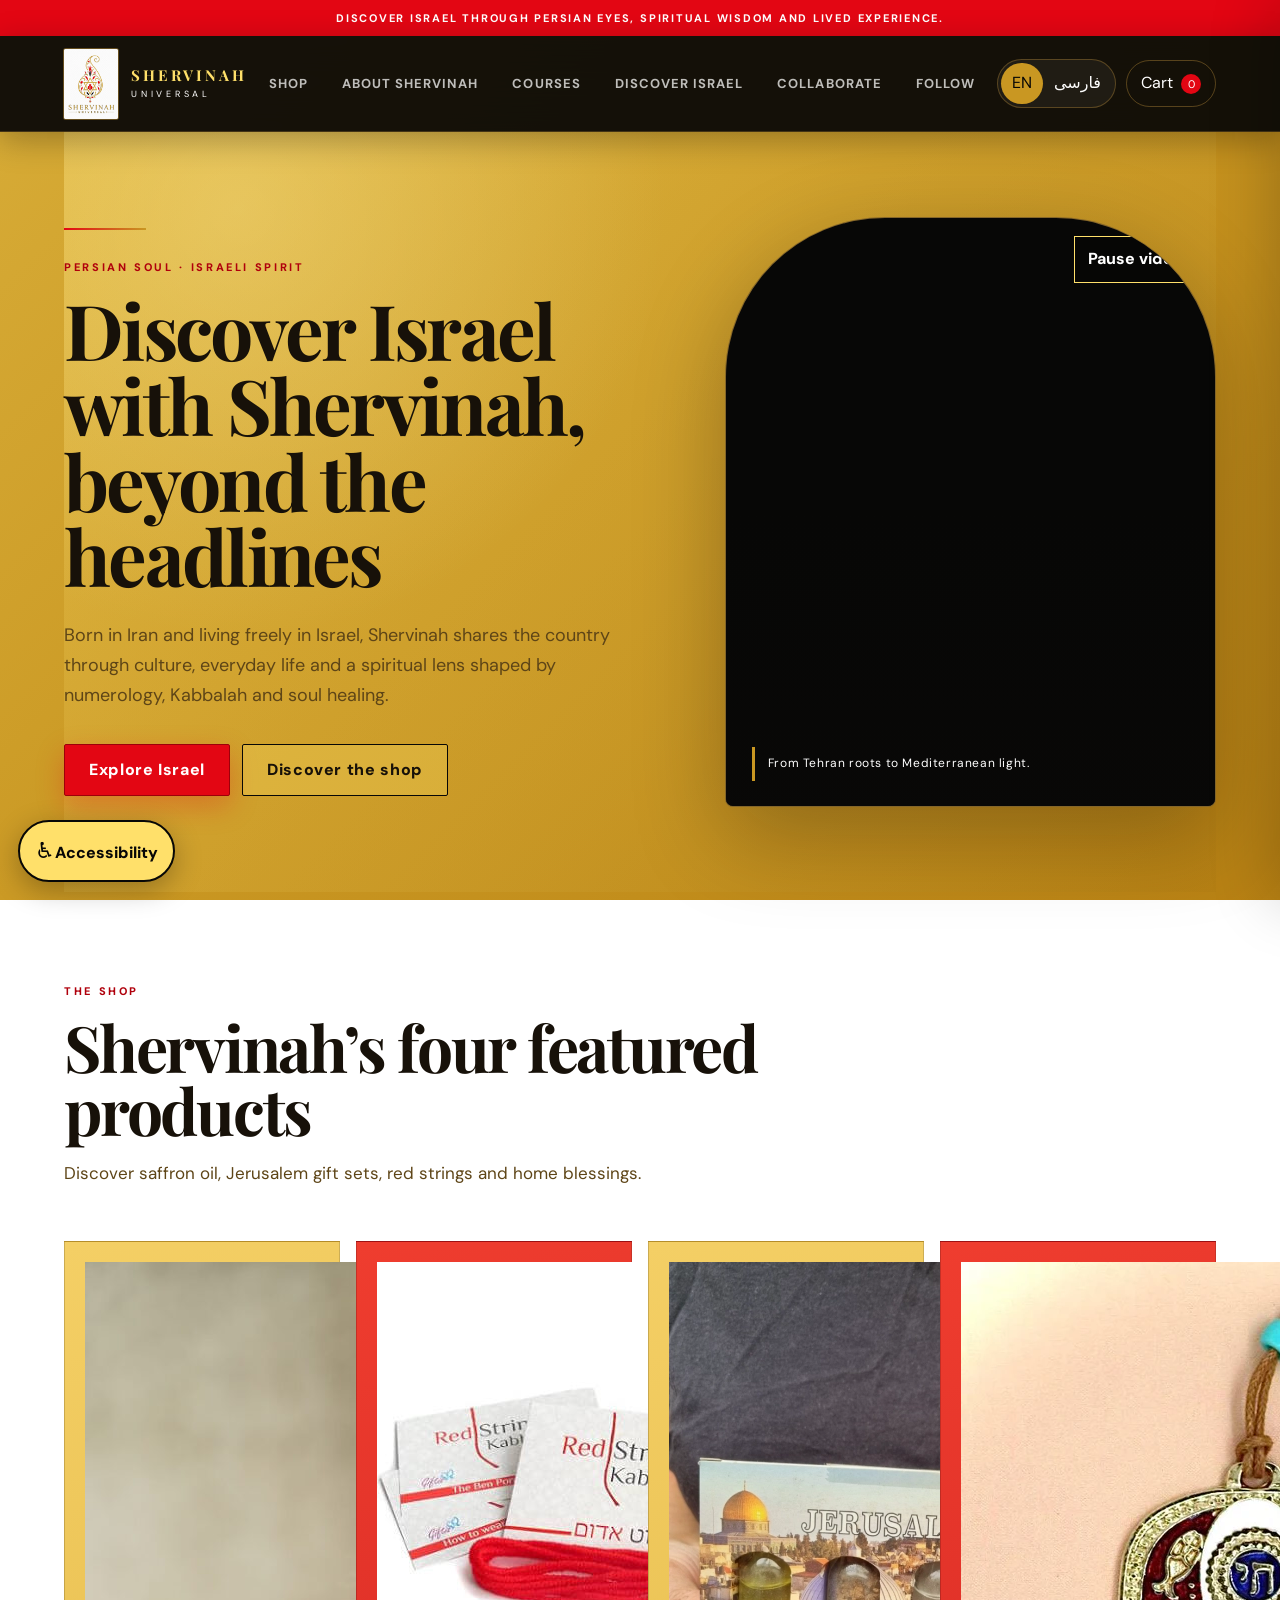
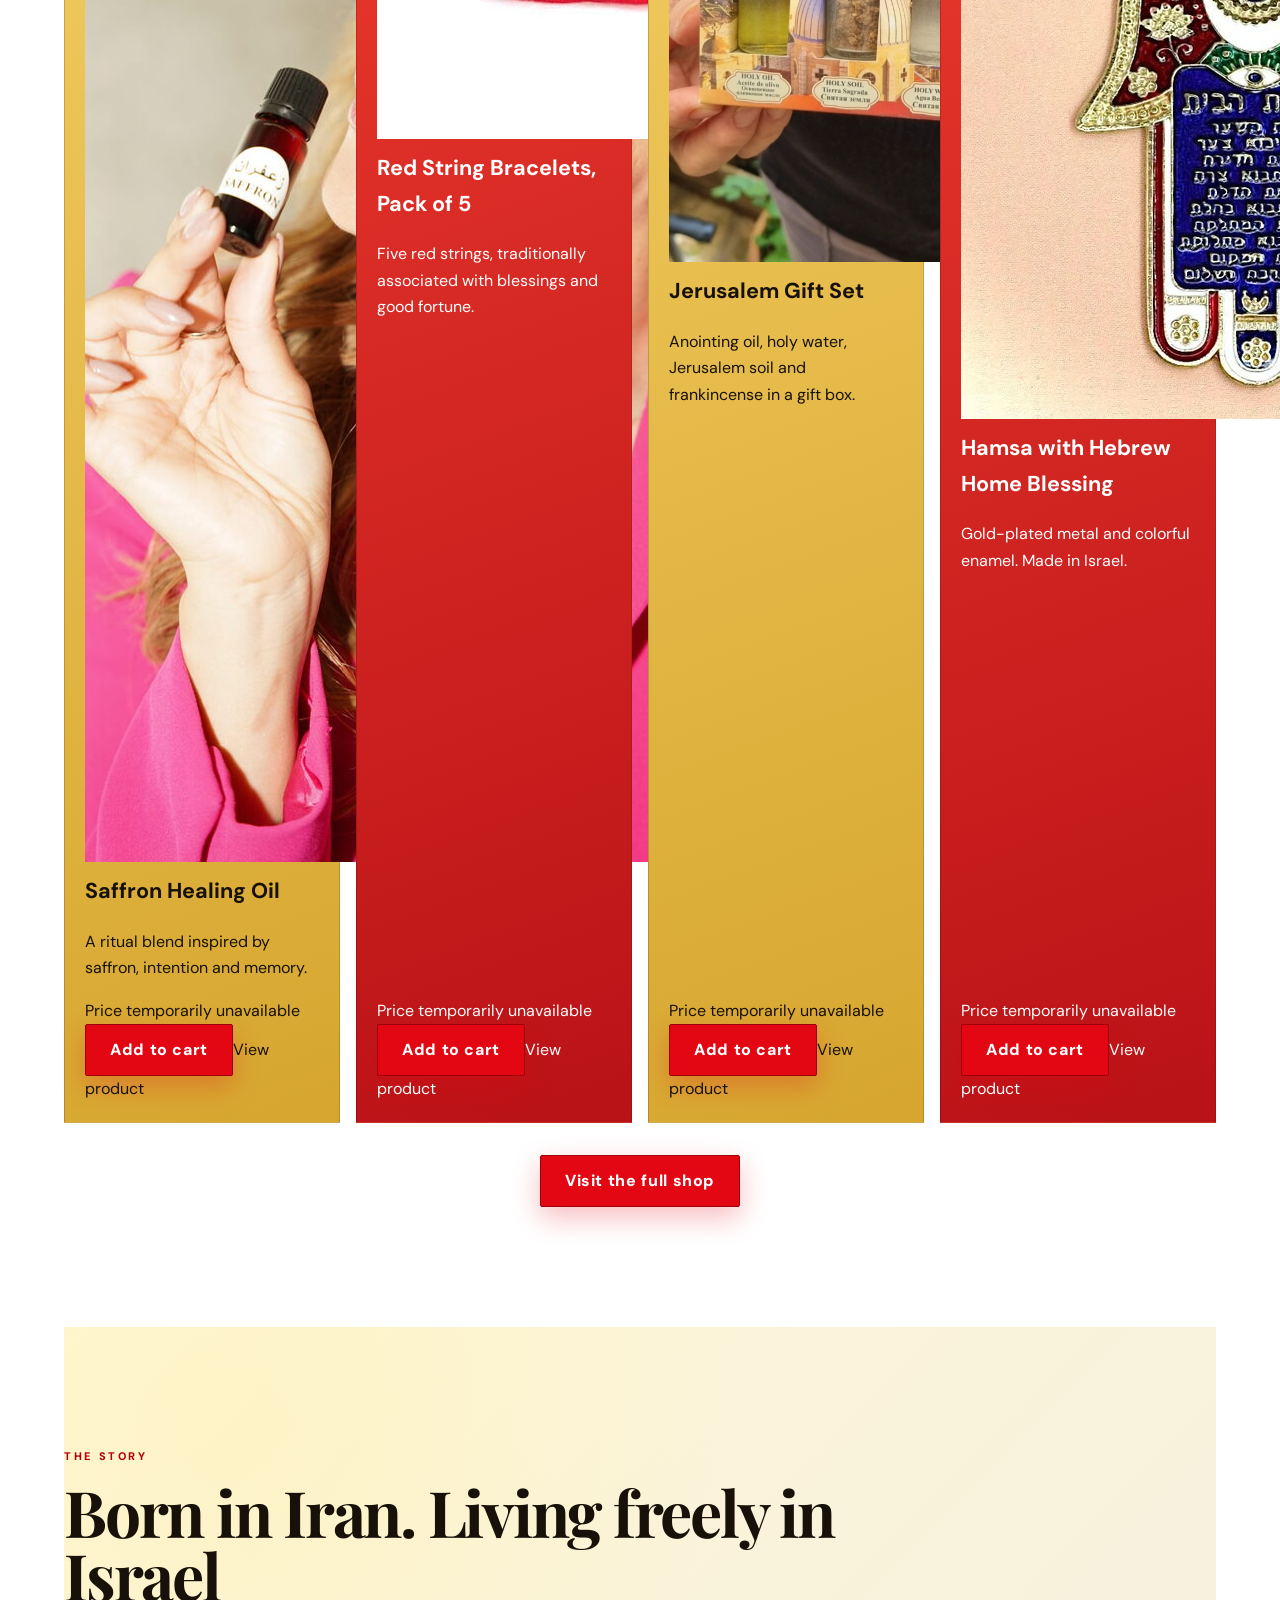
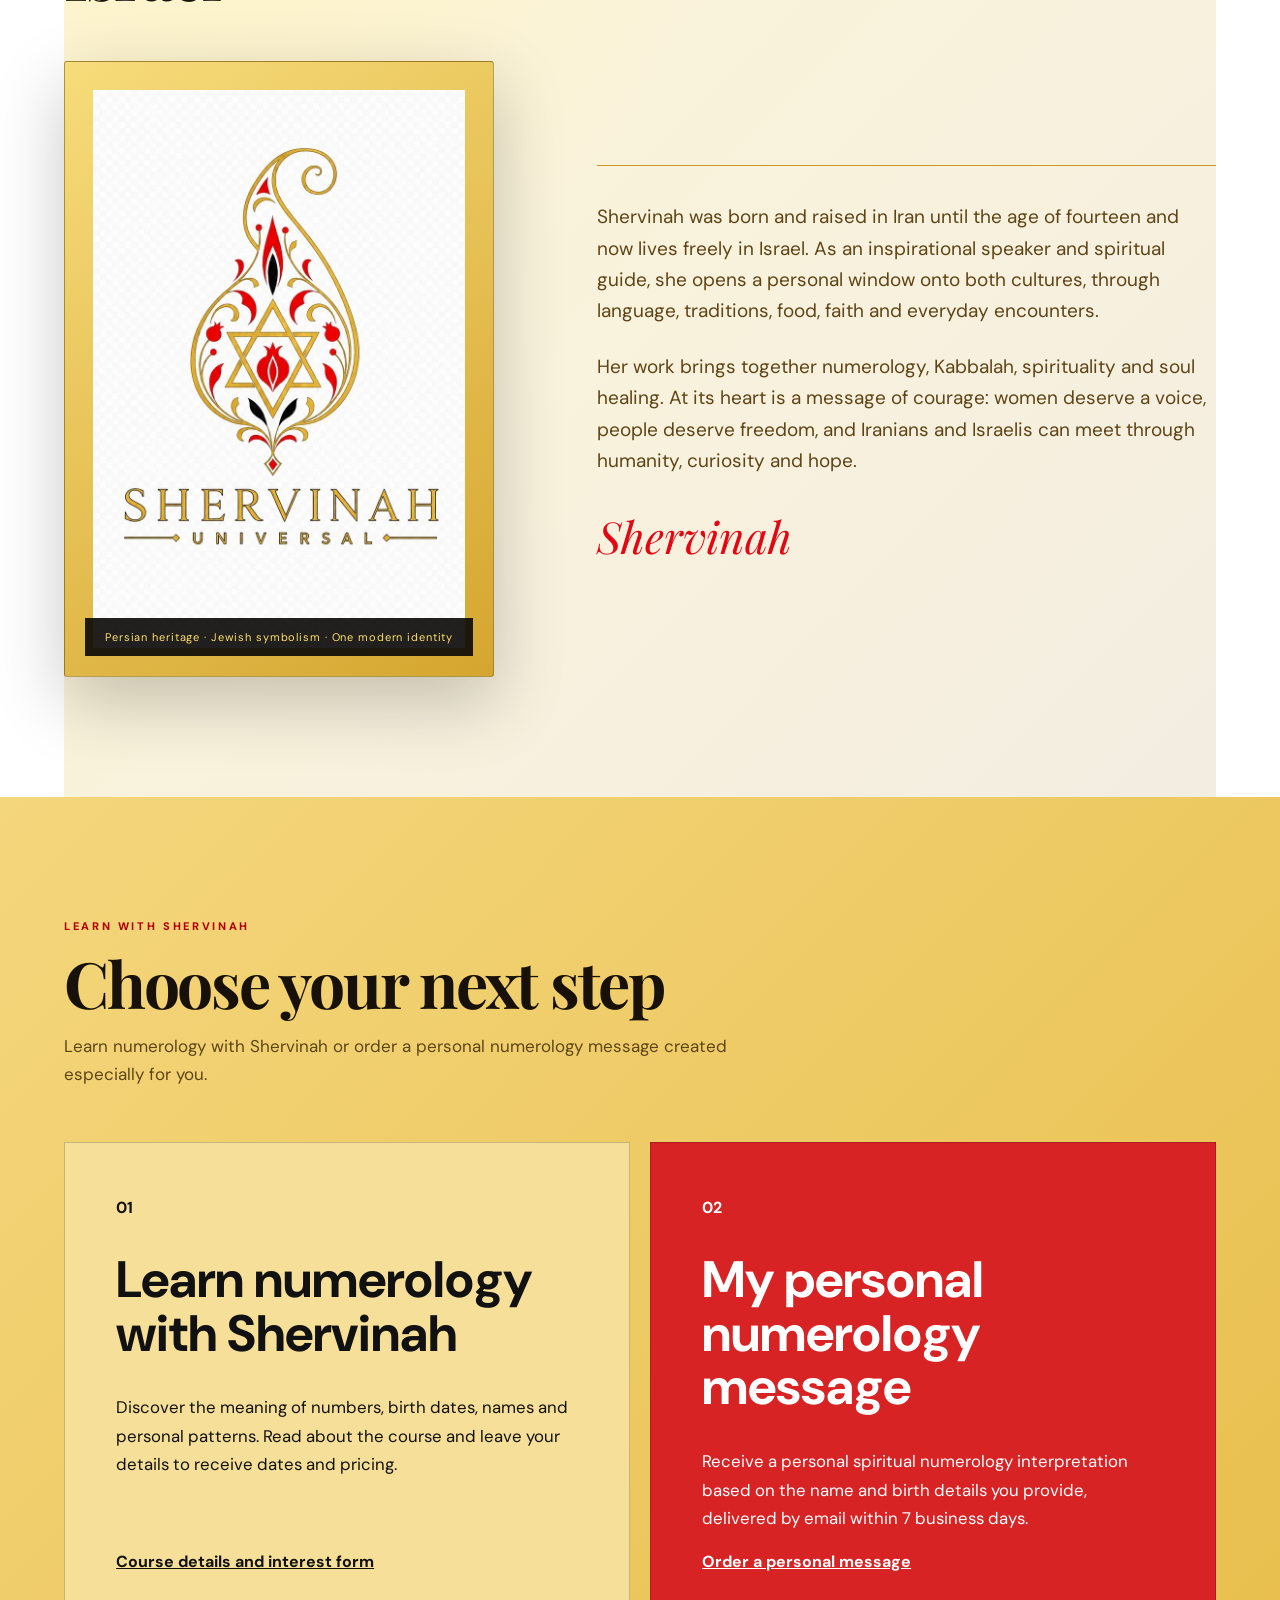
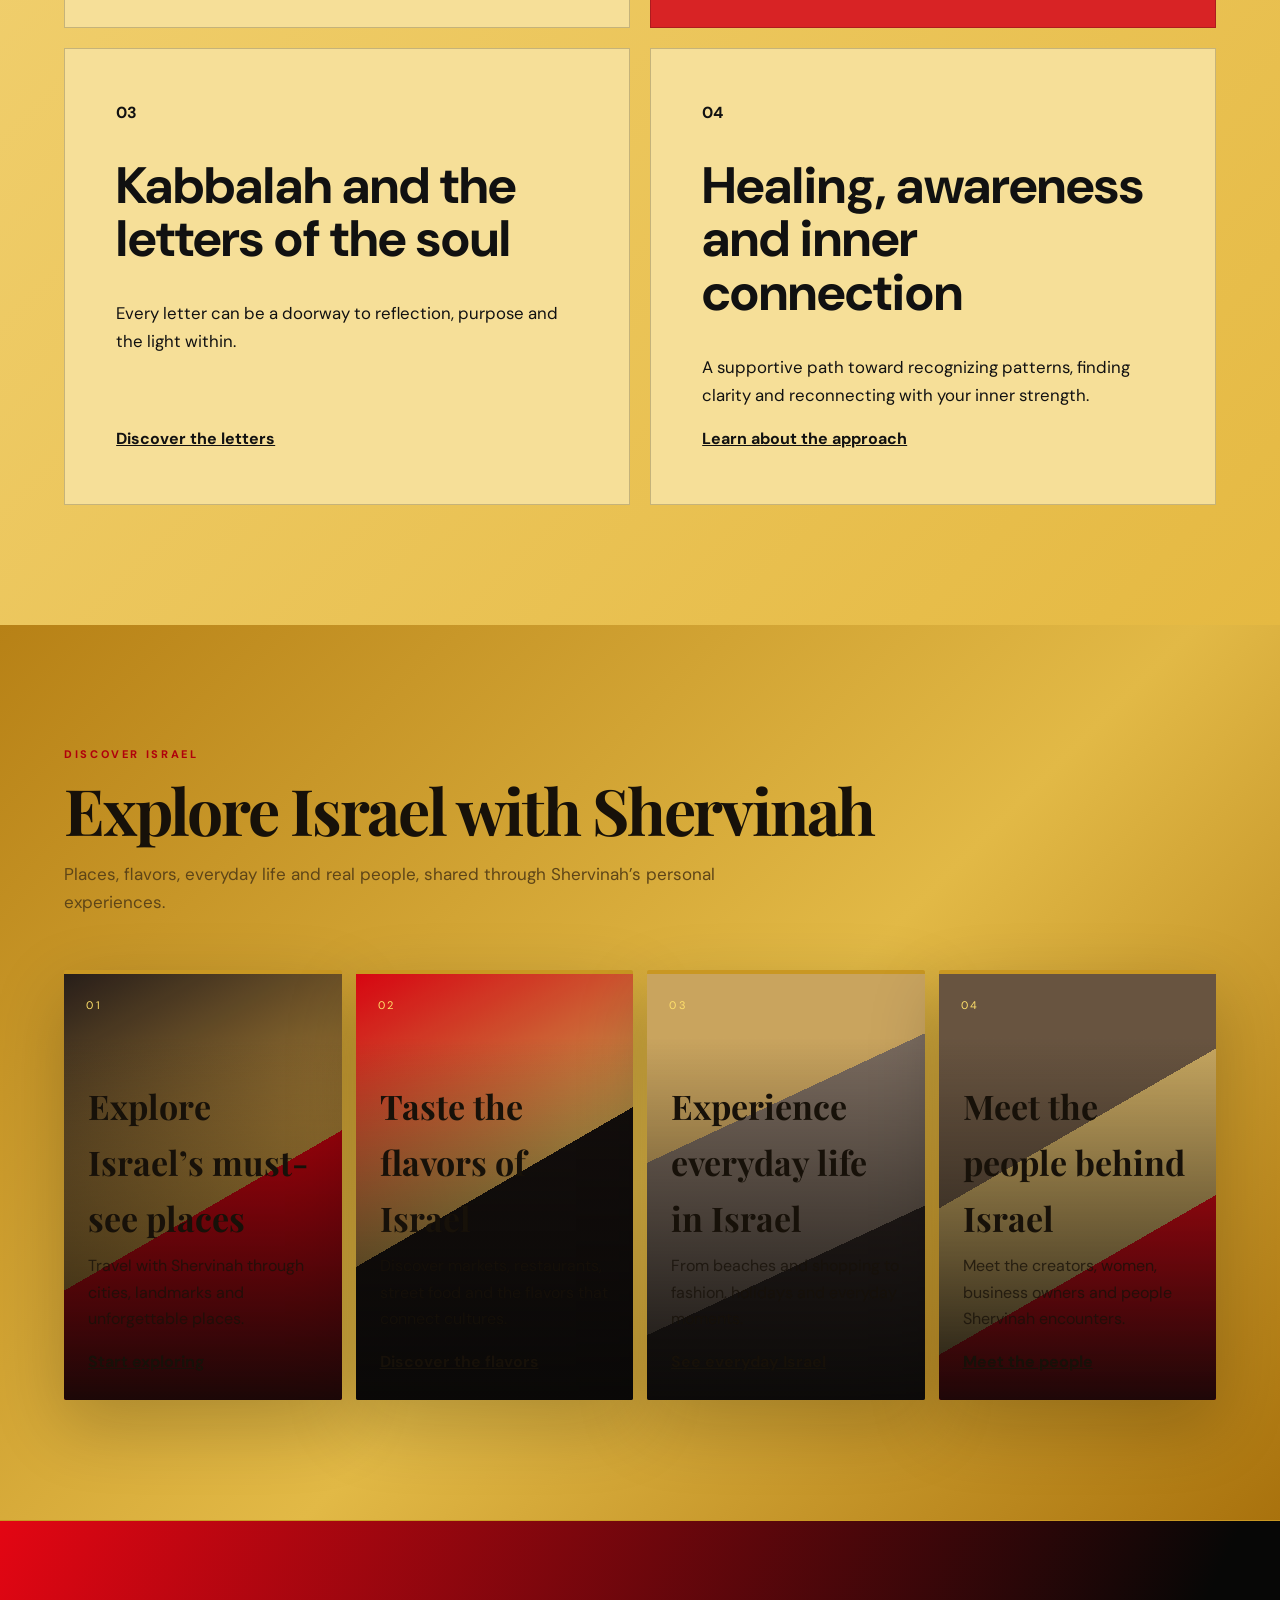
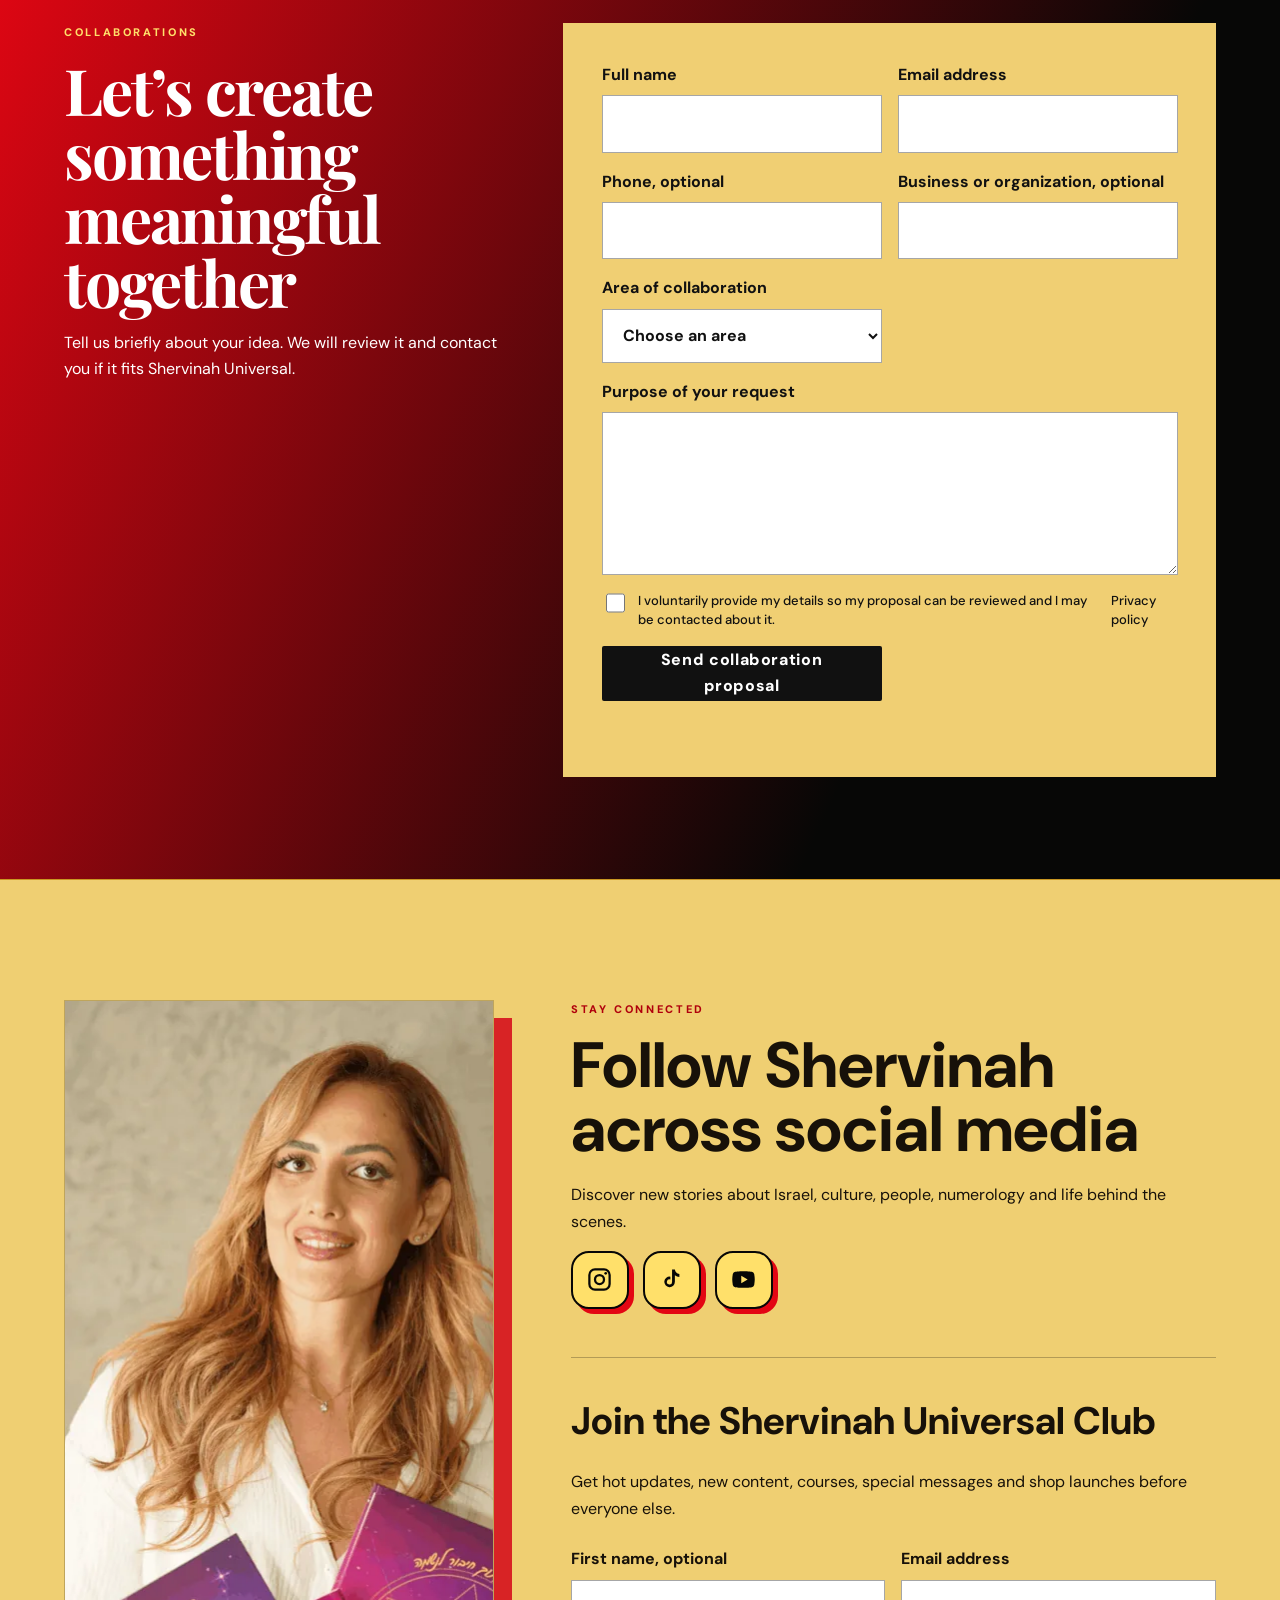
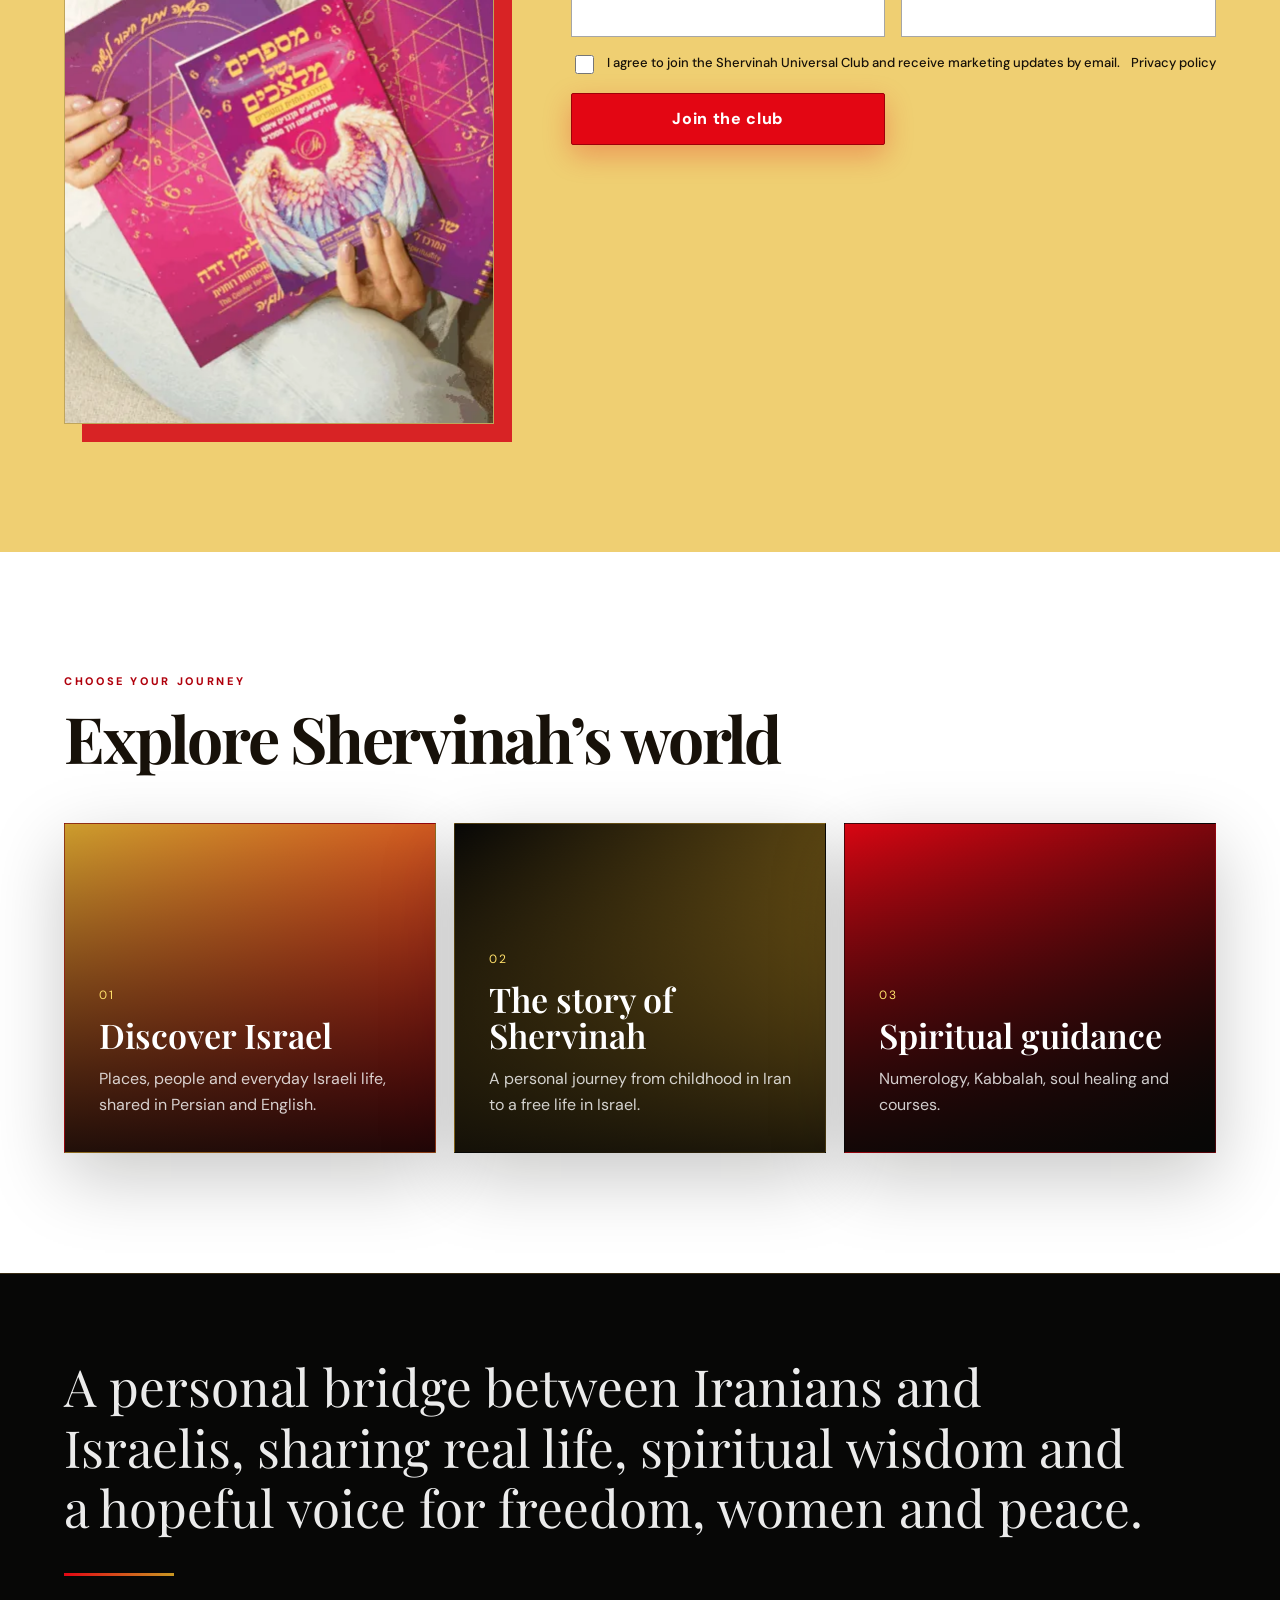
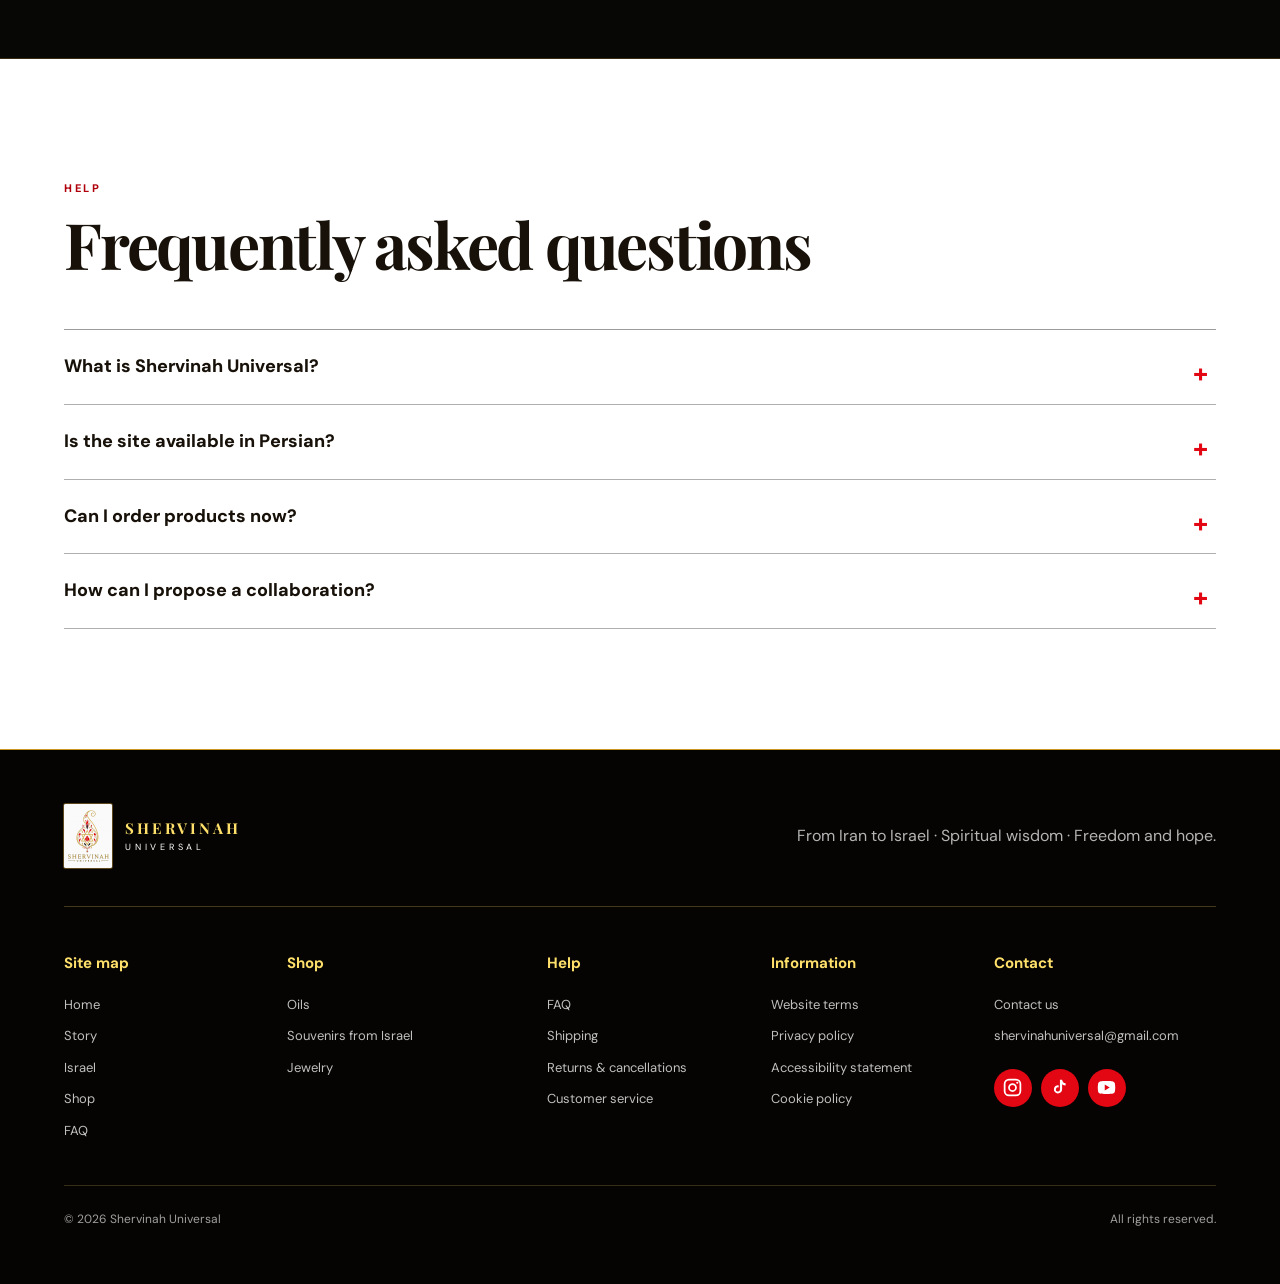
==== commit f2c1a497: "Add direct add-to-cart actions to featured homepage products" ====
--- a/index.html
+++ b/index.html
@@ -8,8 +8,8 @@
  <link rel="preconnect" href="https://fonts.googleapis.com">
  <link rel="preconnect" href="https://fonts.gstatic.com" crossorigin>
  <link href="https://fonts.googleapis.com/css2?family=DM+Sans:wght@400;500;600;700&family=Playfair+Display:wght@500;600;700&family=Vazirmatn:wght@400;500;600;700&display=swap" rel="stylesheet">
- <link rel="stylesheet" href="styles.css?v=mobile-nav-punctuation-1" />
-</head>
+ <link rel="stylesheet" href="styles.css?v=home-cart-1" />
+<link rel="stylesheet" href="commerce.css?v=store-5"></head>
 <body id="top">
  <a class="skip-link" href="#mainContent" data-i18n="skipContent">Skip to main content</a>
  <div class="announcement" data-i18n="announcement">Discover Israel through Persian eyes, spiritual wisdom and lived experience.</div>
@@ -71,10 +71,30 @@
  <p class="section-subtitle" data-en="Discover saffron oil, Jerusalem gift sets, red strings and home blessings." data-fa="روغن زعفران، بسته هدیه اورشلیم، نخ قرمز و دعای برکت خانه را کشف کنید.">Discover saffron oil, Jerusalem gift sets, red strings and home blessings.</p>
  </div>
  <div class="featured-product-grid">
- <a class="featured-product product-oil reveal" href="shop.html#oils"><img src="assets/images/products/oil-saffron/saffron-oil-01.jpg" alt="Saffron oil · روغن زعفران" width="800" height="1200" loading="lazy" style="display:block;width:100%;height:14rem;object-fit:contain;margin-bottom:1.2rem;background:rgba(255,255,255,.18)" /><h3 data-en="Saffron Healing Oil" data-fa="روغن شفابخش زعفران">Saffron Healing Oil</h3><p data-en="A ritual blend inspired by saffron, intention and memory." data-fa="ترکیبی آیینی با الهام از زعفران، نیت و خاطره.">A ritual blend inspired by saffron, intention and memory.</p><span class="featured-product-price" data-usd-product="saffron-oil-20ml" dir="ltr" style="font-size:1.2rem;font-weight:800">Loading USD price…</span><strong data-en="View product" data-fa="مشاهده محصول">View product</strong></a>
- <a class="featured-product product-jewelry reveal" href="shop.html#red-string-pack-5"><img src="assets/images/products/new/red-string-pack.jpg" alt="Red String Bracelets, Pack of 5" loading="lazy" style="display:block;width:100%;height:14rem;object-fit:contain;margin-bottom:1.2rem;background:rgba(255,255,255,.18)"><h3 data-en="Red String Bracelets, Pack of 5" data-fa="بسته ۵ عددی دستبند نخ قرمز">Red String Bracelets, Pack of 5</h3><p data-en="Five red strings, traditionally associated with blessings and good fortune." data-fa="پنج نخ قرمز، نمادی سنتی از برکت و خوش‌یمنی.">Five red strings, traditionally associated with blessings and good fortune.</p><span class="featured-product-price" data-usd-product="red-string-pack-5" dir="ltr" style="font-size:1.2rem;font-weight:800">Loading USD price…</span><strong data-en="View product" data-fa="مشاهده محصول">View product</strong></a>
- <a class="featured-product product-israel reveal" href="shop.html#jerusalem-gift-set"><img src="assets/images/products/new/jerusalem-gift-set.webp" alt="Jerusalem Gift Set" loading="lazy" style="display:block;width:100%;height:14rem;object-fit:contain;margin-bottom:1.2rem;background:rgba(255,255,255,.18)"><h3 data-en="Jerusalem Gift Set" data-fa="بسته هدیه اورشلیم">Jerusalem Gift Set</h3><p data-en="Anointing oil, holy water, Jerusalem soil and frankincense in a gift box." data-fa="روغن تدهین، آب مقدس، خاک اورشلیم و کندر در جعبه هدیه.">Anointing oil, holy water, Jerusalem soil and frankincense in a gift box.</p><span class="featured-product-price" data-usd-product="jerusalem-gift-set" dir="ltr" style="font-size:1.2rem;font-weight:800">Loading USD price…</span><strong data-en="View product" data-fa="مشاهده محصول">View product</strong></a>
- <a class="featured-product product-merch reveal" href="shop.html#hamsa-home-blessing"><img src="assets/images/products/new/hamsa-home-blessing.webp" alt="Hamsa with Hebrew Home Blessing" loading="lazy" style="display:block;width:100%;height:14rem;object-fit:contain;margin-bottom:1.2rem;background:rgba(255,255,255,.18)"><h3 data-en="Hamsa with Hebrew Home Blessing" data-fa="خمسه با دعای برکت خانه به زبان عبری">Hamsa with Hebrew Home Blessing</h3><p data-en="Gold-plated metal and colorful enamel. Made in Israel." data-fa="فلز با روکش طلا و مینای رنگی. ساخت اسرائیل.">Gold-plated metal and colorful enamel. Made in Israel.</p><span class="featured-product-price" data-usd-product="hamsa-home-blessing" dir="ltr" style="font-size:1.2rem;font-weight:800">Loading USD price…</span><strong data-en="View product" data-fa="مشاهده محصول">View product</strong></a>
+ <article class="featured-product product-oil reveal">
+  <a class="featured-product-main" href="product.html?id=saffron-oil-20ml"><img src="assets/images/products/oil-saffron/saffron-oil-01.jpg" alt="Saffron oil · روغن زعفران" width="800" height="1200" loading="lazy" /><h3 data-en="Saffron Healing Oil" data-fa="روغن شفابخش زعفران">Saffron Healing Oil</h3></a>
+  <p data-en="A ritual blend inspired by saffron, intention and memory." data-fa="ترکیبی آیینی با الهام از زعفران، نیت و خاطره.">A ritual blend inspired by saffron, intention and memory.</p>
+  <span class="featured-product-price" data-usd-product="saffron-oil-20ml" dir="ltr">Loading USD price…</span>
+  <div class="featured-product-actions"><button class="button button-primary" type="button" data-buy-product="saffron-oil-20ml" data-en="Add to cart" data-fa="افزودن به سبد" disabled>Add to cart</button><a class="featured-details" href="product.html?id=saffron-oil-20ml" data-en="View product" data-fa="مشاهده محصول">View product</a></div>
+ </article>
+ <article class="featured-product product-jewelry reveal">
+  <a class="featured-product-main" href="product.html?id=red-string-pack-5"><img src="assets/images/products/new/red-string-pack.jpg" alt="Red String Bracelets, Pack of 5" loading="lazy"><h3 data-en="Red String Bracelets, Pack of 5" data-fa="بسته ۵ عددی دستبند نخ قرمز">Red String Bracelets, Pack of 5</h3></a>
+  <p data-en="Five red strings, traditionally associated with blessings and good fortune." data-fa="پنج نخ قرمز، نمادی سنتی از برکت و خوش‌یمنی.">Five red strings, traditionally associated with blessings and good fortune.</p>
+  <span class="featured-product-price" data-usd-product="red-string-pack-5" dir="ltr">Loading USD price…</span>
+  <div class="featured-product-actions"><button class="button button-primary" type="button" data-buy-product="red-string-pack-5" data-en="Add to cart" data-fa="افزودن به سبد" disabled>Add to cart</button><a class="featured-details" href="product.html?id=red-string-pack-5" data-en="View product" data-fa="مشاهده محصول">View product</a></div>
+ </article>
+ <article class="featured-product product-israel reveal">
+  <a class="featured-product-main" href="product.html?id=jerusalem-gift-set"><img src="assets/images/products/new/jerusalem-gift-set.webp" alt="Jerusalem Gift Set" loading="lazy"><h3 data-en="Jerusalem Gift Set" data-fa="بسته هدیه اورشلیم">Jerusalem Gift Set</h3></a>
+  <p data-en="Anointing oil, holy water, Jerusalem soil and frankincense in a gift box." data-fa="روغن تدهین، آب مقدس، خاک اورشلیم و کندر در جعبه هدیه.">Anointing oil, holy water, Jerusalem soil and frankincense in a gift box.</p>
+  <span class="featured-product-price" data-usd-product="jerusalem-gift-set" dir="ltr">Loading USD price…</span>
+  <div class="featured-product-actions"><button class="button button-primary" type="button" data-buy-product="jerusalem-gift-set" data-en="Add to cart" data-fa="افزودن به سبد" disabled>Add to cart</button><a class="featured-details" href="product.html?id=jerusalem-gift-set" data-en="View product" data-fa="مشاهده محصول">View product</a></div>
+ </article>
+ <article class="featured-product product-merch reveal">
+  <a class="featured-product-main" href="product.html?id=hamsa-home-blessing"><img src="assets/images/products/new/hamsa-home-blessing.webp" alt="Hamsa with Hebrew Home Blessing" loading="lazy"><h3 data-en="Hamsa with Hebrew Home Blessing" data-fa="خمسه با دعای برکت خانه به زبان عبری">Hamsa with Hebrew Home Blessing</h3></a>
+  <p data-en="Gold-plated metal and colorful enamel. Made in Israel." data-fa="فلز با روکش طلا و مینای رنگی. ساخت اسرائیل.">Gold-plated metal and colorful enamel. Made in Israel.</p>
+  <span class="featured-product-price" data-usd-product="hamsa-home-blessing" dir="ltr">Loading USD price…</span>
+  <div class="featured-product-actions"><button class="button button-primary" type="button" data-buy-product="hamsa-home-blessing" data-en="Add to cart" data-fa="افزودن به سبد" disabled>Add to cart</button><a class="featured-details" href="product.html?id=hamsa-home-blessing" data-en="View product" data-fa="مشاهده محصول">View product</a></div>
+ </article>
  </div>
  <div class="section-action"><a class="button button-primary" href="shop.html" data-en="Visit the full shop" data-fa="دیدن فروشگاه کامل">Visit the full shop</a></div>
  </section>
@@ -241,6 +261,6 @@
  </aside>
 
  <script src="lead-form.js?v=1"></script>
- <script src="app.js?v=products-3"></script>
-<script src="commerce.js?v=products-3"></script></body>
+ <script src="app.js?v=home-cart-1"></script>
+<script src="store-ui.js?v=home-cart-1"></script><script src="commerce.js?v=home-cart-1"></script></body>
 </html>
--- a/commerce.css
+++ b/commerce.css
@@ -0,0 +1,6 @@
+.checkout-header{display:flex;align-items:center;justify-content:space-between;gap:1rem;padding:1.5rem;background:#111;color:#f4cf65}.checkout-header button{padding:.6rem;border:1px solid #f4cf65;background:#111;color:#f4cf65;cursor:pointer}.checkout-shell{max-width:1100px;margin:auto;padding:2rem 1rem 4rem}.checkout-shell h1{font-size:clamp(2rem,5vw,3.5rem)}.checkout-grid{display:grid;grid-template-columns:minmax(0,1.3fr) minmax(0,1fr);gap:1.5rem}.checkout-panel{background:#ffefb8;color:#151515;border:1px solid #b89532;padding:clamp(1rem,3vw,2rem);min-width:0}.checkout-panel h2{font-size:1.5rem}.checkout-panel form{display:grid;gap:1rem}.checkout-panel label{display:grid;gap:.4rem;font-weight:600}.checkout-panel input:not([type=checkbox]),.checkout-panel select{width:100%;padding:.8rem;font:inherit;color:#111;background:#fff;border:1px solid #81703e;min-width:0}.checkout-panel [hidden]{display:none!important}.checkout-panel label.checkout-consent{display:flex;align-items:flex-start;font-size:.9rem;font-weight:400}.checkout-consent input{margin-top:.3rem;flex:0 0 auto}.checkout-panel a{text-decoration:underline}.checkout-line{display:flex;justify-content:space-between;gap:1rem;padding:.6rem 0;border-bottom:1px solid #d2b55e}.checkout-line span:last-child{white-space:nowrap}.checkout-total{font-size:1.3rem;font-weight:800}.checkout-item{display:grid;grid-template-columns:1fr 5rem auto;gap:.5rem;align-items:center;padding:.8rem 0}.checkout-item input{max-width:5rem}.checkout-item button{padding:.6rem;cursor:pointer}.checkout-panel button:disabled{opacity:.5;cursor:not-allowed}.checkout-summary{align-self:start}.usd-price{unicode-bidi:isolate}.commerce-error{color:#8b0010}#checkout-status:not(:empty){padding:1rem;background:#fff4cb;border:1px solid #a8882c}.shipping-estimator-link{display:inline-block;margin-top:1rem;text-decoration:underline}@media(max-width:700px){.checkout-grid{grid-template-columns:1fr}.checkout-summary{grid-row:1}.checkout-item{grid-template-columns:1fr 4rem auto}}
+.store-category{grid-column:1/-1;width:100%}.store-grid{display:grid;grid-template-columns:repeat(auto-fit,minmax(220px,1fr));gap:1.5rem}.store-card{background:#fff7df;color:#111;padding:1.3rem;display:flex;flex-direction:column;gap:1rem;max-width:450px}.store-card img{width:100%;height:240px;object-fit:contain}.store-card>a{font-weight:600}.store-card button{margin-top:auto}.product-detail-grid{display:grid;grid-template-columns:1fr 1fr;gap:2rem;margin:2rem 0}.product-detail-grid h1{font-size:clamp(1.8rem,4vw,2.7rem)}.detail-gallery{display:grid;grid-template-columns:1fr 1fr;gap:1rem;align-content:start}.detail-gallery a:first-child{grid-column:1/-1}.detail-gallery img{width:100%;max-height:540px;object-fit:contain;background:#fff7df}.detail-gallery small{grid-column:1/-1}.product-description{white-space:pre-line;line-height:1.8}.detail-price{font-size:1.6rem;font-weight:bold}.store-notice{position:fixed;inset-inline-end:1rem;bottom:1rem;max-width:min(440px,calc(100vw - 2rem));padding:1.4rem;z-index:1000;background:#fff7df;color:#111;border:2px solid #111;box-shadow:0 10px 40px #0003}.store-notice button,.store-notice a{display:inline-block;margin:.3rem;padding:.7rem;cursor:pointer}.store-notice[hidden]{display:none}.store-cart-dialog{width:min(700px,calc(100vw - 2rem));max-height:85vh;overflow:auto;box-sizing:border-box;background:#fff7df;color:#111;padding:1.5rem;border:1px solid #222}.store-cart-dialog::backdrop{background:#0009}.store-cart-dialog label{display:block}.store-cart-dialog select{padding:.7rem;max-width:100%;display:block;margin:.5rem 0}.store-cart-dialog [hidden]{display:none}.store-cart-dialog button,.store-cart-dialog>a{padding:.7rem;cursor:pointer;display:inline-block;margin:.3rem}.shop-close{float:inline-end}.store-cart-row{display:grid;grid-template-columns:55px 1fr 65px auto;gap:.7rem;align-items:center;border-bottom:1px solid #cab67f;padding:1rem 0}.store-cart-row img{width:55px;height:65px;object-fit:contain}.store-cart-row input{width:100%;padding:.6rem;box-sizing:border-box}.store-cart-row button{grid-column:2}.store-cart-row p{grid-column:1/-1}[data-store-cart]{padding:.65rem;background:#111;color:#f4cf65;border:1px solid #f4cf65;cursor:pointer;white-space:nowrap}button:focus-visible,a:focus-visible,input:focus-visible,select:focus-visible{outline:3px solid #1565c0;outline-offset:3px}@media(max-width:650px){.product-detail-grid{grid-template-columns:1fr}.store-cart-row{grid-template-columns:45px 1fr 60px}.store-cart-row span{grid-column:2}.store-grid{grid-template-columns:1fr}.store-card{max-width:none}.checkout-header{flex-wrap:wrap}}
+
+@media(max-width:480px){.site-header{height:auto;min-height:78px;flex-wrap:wrap;padding:.65rem 12px;gap:.55rem}.site-header .brand{min-width:0}.site-header .header-actions{gap:5px;flex-wrap:wrap}.site-header .language-switch button{padding:7px}.site-header .brand-copy strong{font-size:.9rem}.site-header .brand-copy small{font-size:.55rem}}
+/* Shared red/gold checkout actions and category browsing. */
+.shop-primary,#checkout-pay{display:inline-flex!important;align-items:center;justify-content:center;min-height:48px;padding:.85rem 1.35rem!important;border:2px solid #d5aa45!important;background:#bd1424!important;color:#ffe395!important;border-radius:7px;font-weight:700;text-decoration:none!important;cursor:pointer;text-align:center;box-sizing:border-box}.shop-primary:hover,#checkout-pay:hover{background:#960e1b!important;color:#fff0ba!important}.shop-secondary{min-height:44px;padding:.7rem 1rem;background:#fff8e5;color:#67101a;border:1px solid #c7a44d;border-radius:7px;cursor:pointer}.category-overview{display:grid!important;grid-template-columns:repeat(3,minmax(0,1fr))!important;gap:1.5rem!important}.collection-card{background:#fff7df;padding:1.3rem;display:flex;flex-direction:column;gap:1rem;color:#17120b;border:1px solid #d9b85d;border-radius:12px;overflow:hidden}.collection-card img{width:100%;height:300px;object-fit:contain;background:#fff}.collection-card h2{font-size:1.6rem;margin:0}.collection-card p{margin:0 0 1rem}.collection-card .shop-primary{margin-top:auto}.added-drawer{position:fixed;inset-block:0;inset-inline-start:auto;inset-inline-end:0;margin:0;width:min(520px,100%);height:100dvh;max-height:100dvh;max-width:100vw;padding:1.4rem;box-sizing:border-box;border:0;background:#fff9e9;color:#19130b;overflow:auto;box-shadow:0 0 50px #0004}.added-drawer::backdrop{background:#0008}.added-drawer h2{font-size:1.5rem;margin:1rem 0}.added-drawer h3{font-size:1.2rem}.added-product{display:grid;grid-template-columns:90px 1fr;gap:1rem;align-items:center;padding:1rem 0;border-bottom:1px solid #d5bd79}.added-product img{width:90px;height:110px;object-fit:contain;grid-row:span 2}.drawer-recommendations{display:grid;gap:.8rem}.drawer-recommendations .store-card{max-width:none;display:grid;grid-template-columns:76px 1fr;gap:.55rem;padding:.8rem;border:1px solid #e6d7ac;border-radius:8px}.drawer-recommendations .store-card>a:first-child{grid-row:span 4}.drawer-recommendations .store-card img{width:76px;height:95px}.drawer-recommendations .store-card .button{padding:.55rem;font-size:.9rem;min-height:40px}.drawer-actions{position:sticky;bottom:-1.4rem;margin:1rem -1.4rem -1.4rem;padding:1rem 1.4rem;background:#fff9e9;border-top:1px solid #d5bd79;display:grid;gap:.6rem}.added-drawer .shop-close{padding:.6rem;border:1px solid #c7a44d;background:#fff9e9;cursor:pointer}.store-cart-dialog>.shop-primary{display:flex!important;margin:.6rem 0}.store-grid{grid-template-columns:repeat(auto-fit,minmax(min(240px,100%),1fr))}.store-card{overflow-wrap:anywhere}@media(max-width:750px){.category-overview{grid-template-columns:1fr!important}.collection-card img{height:260px}.added-drawer{padding:1rem}.drawer-actions{bottom:-1rem;margin:1rem -1rem -1rem;padding:1rem}}
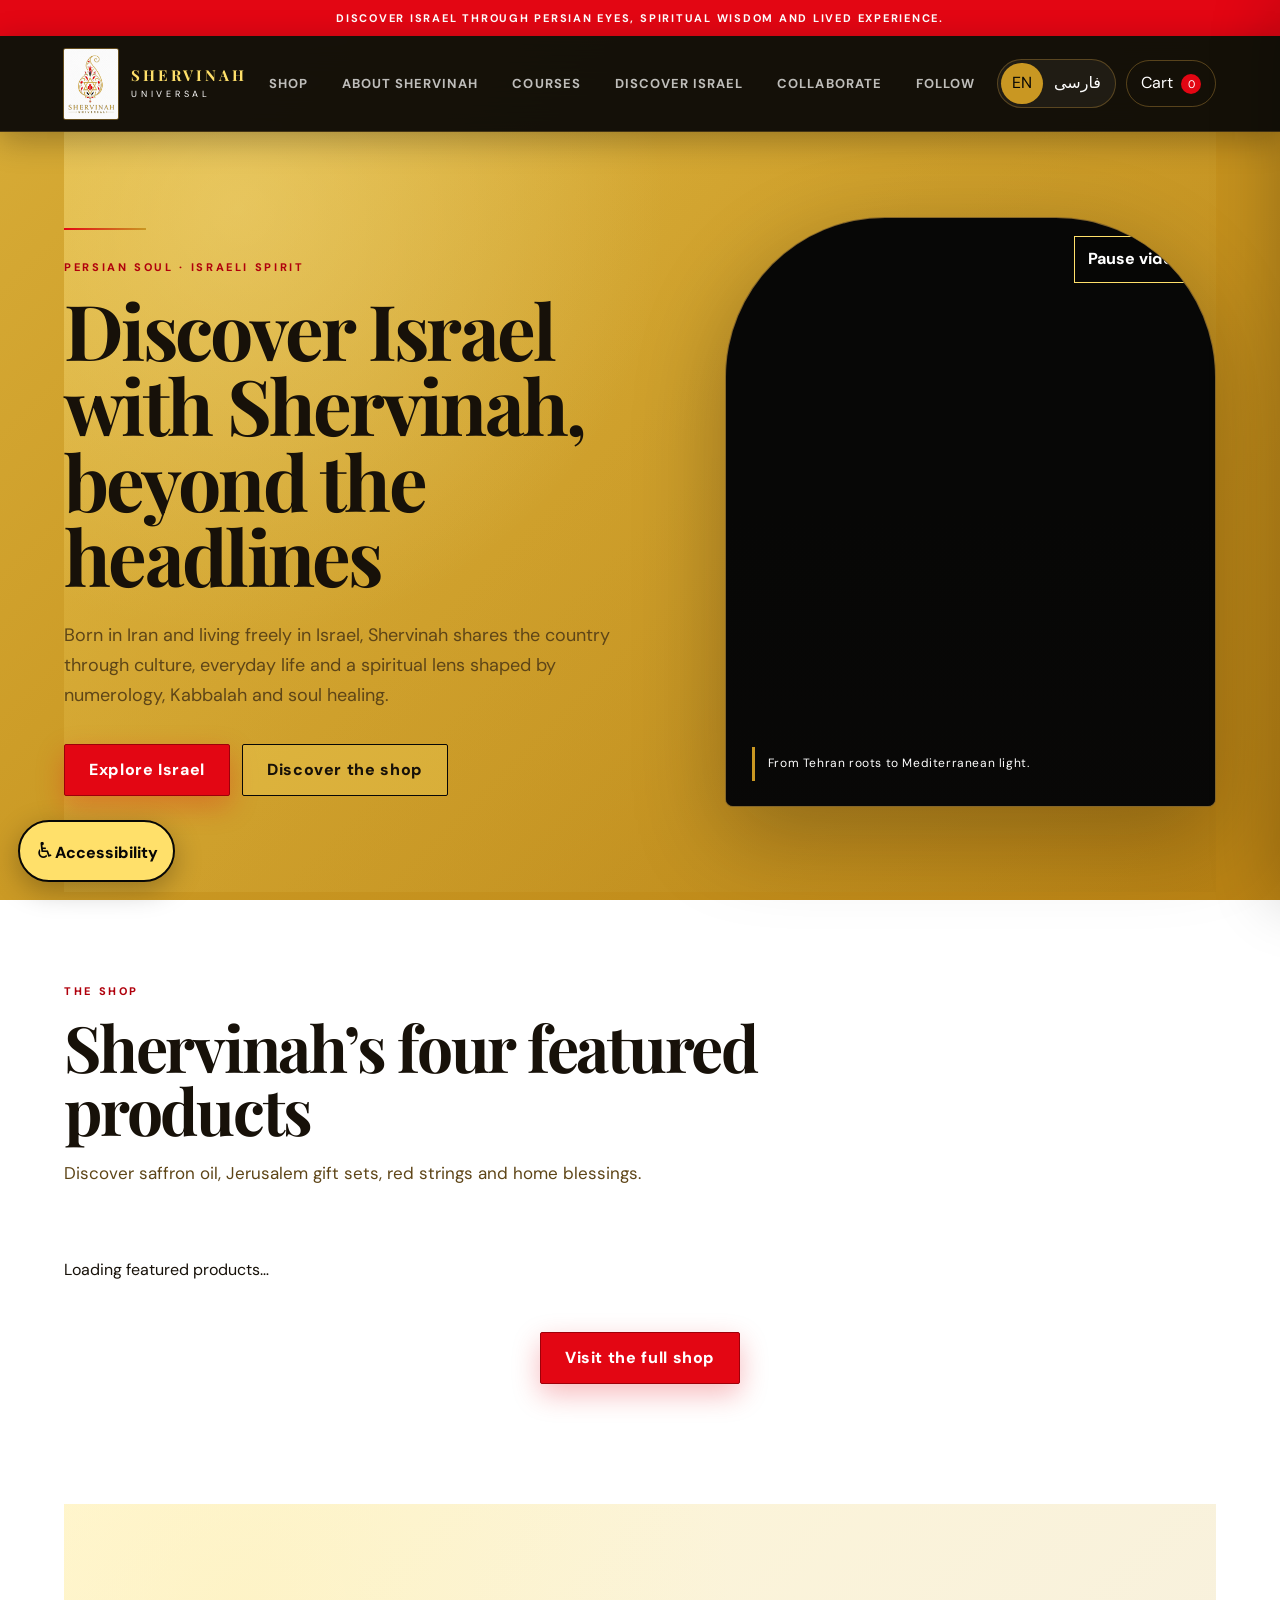
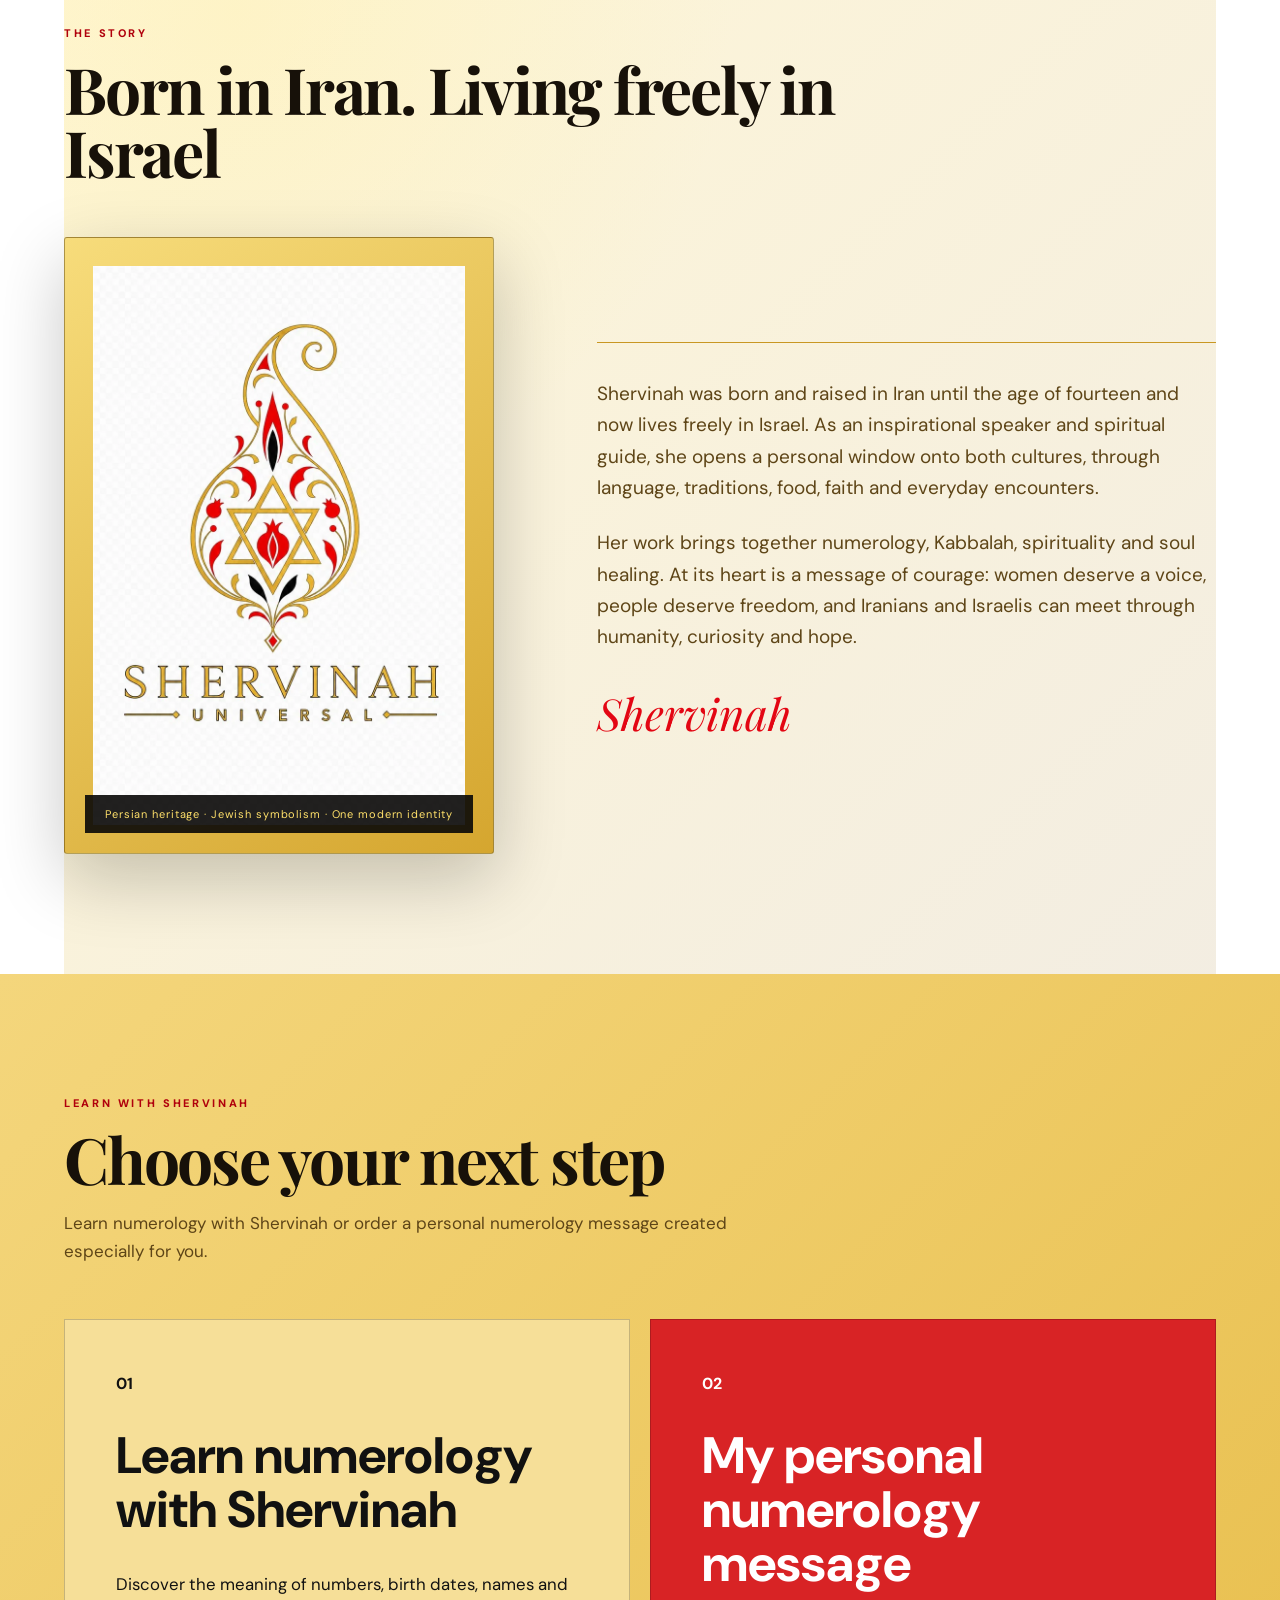
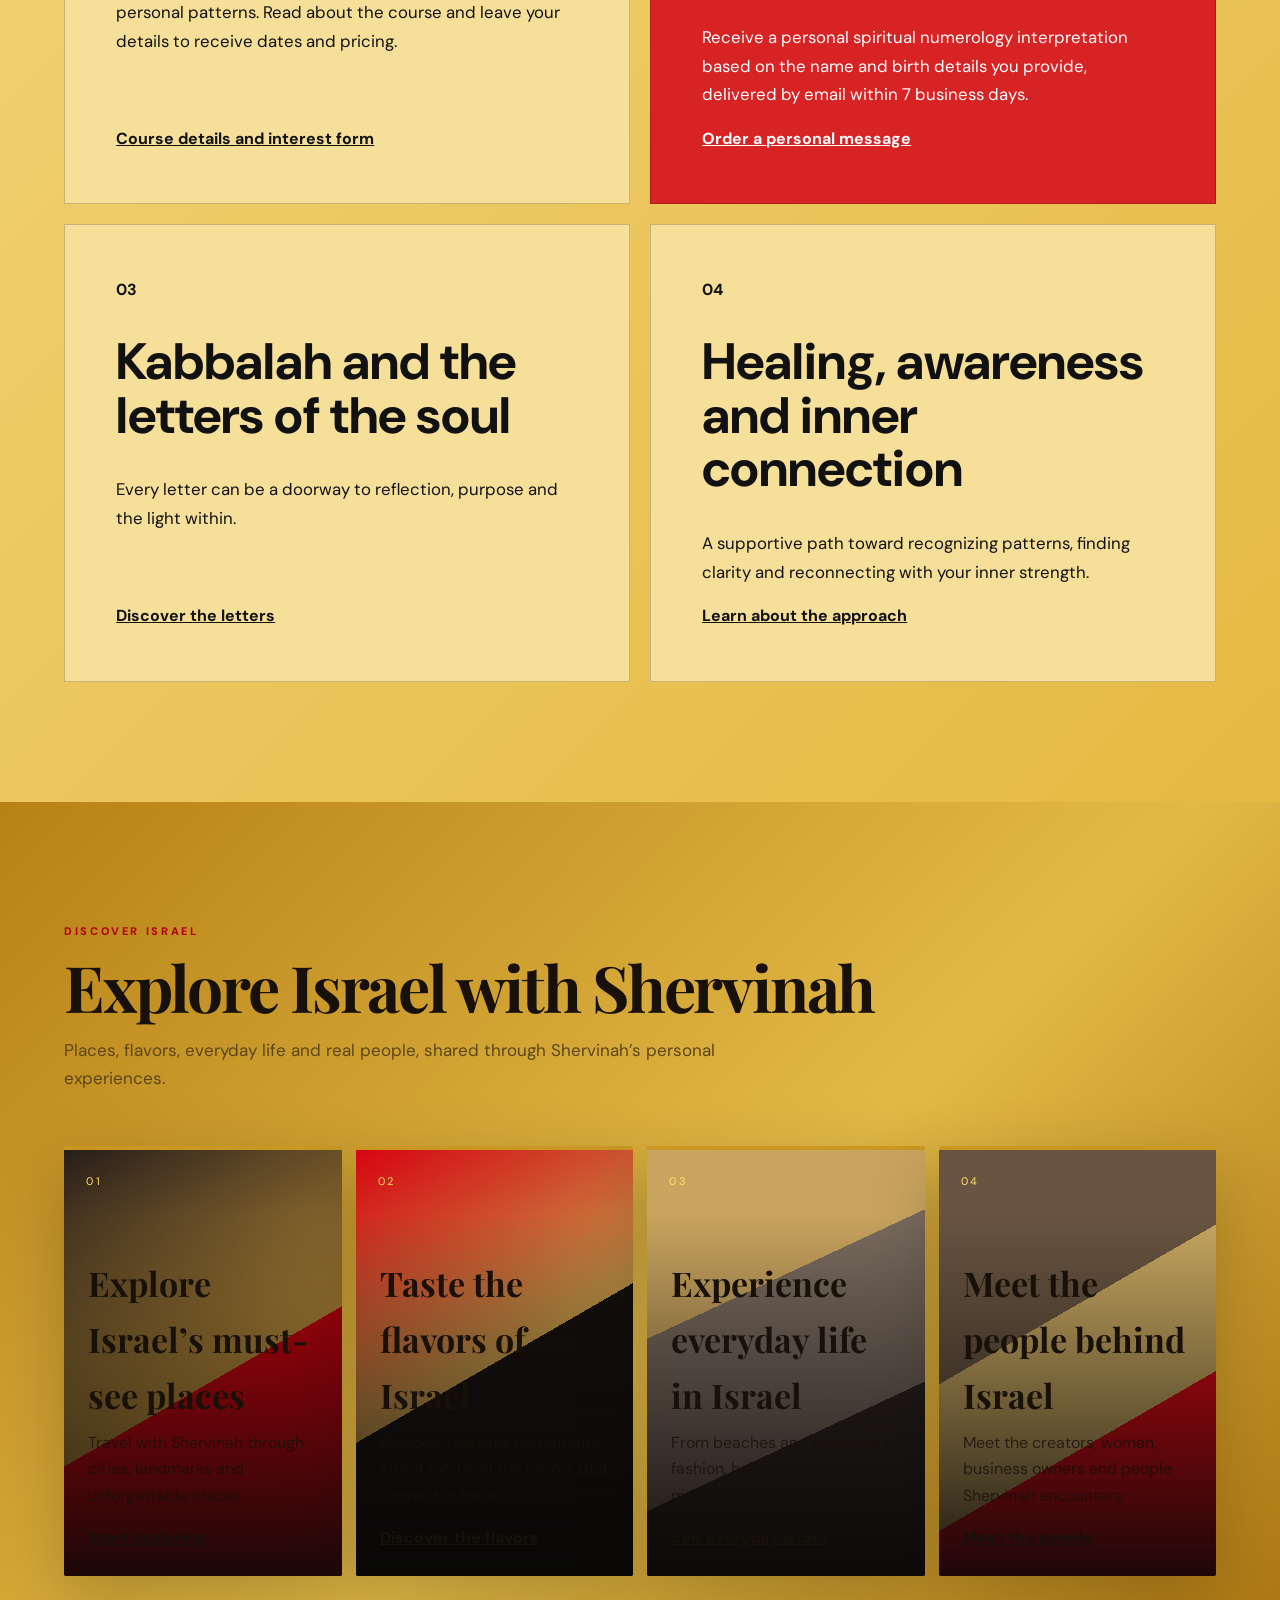
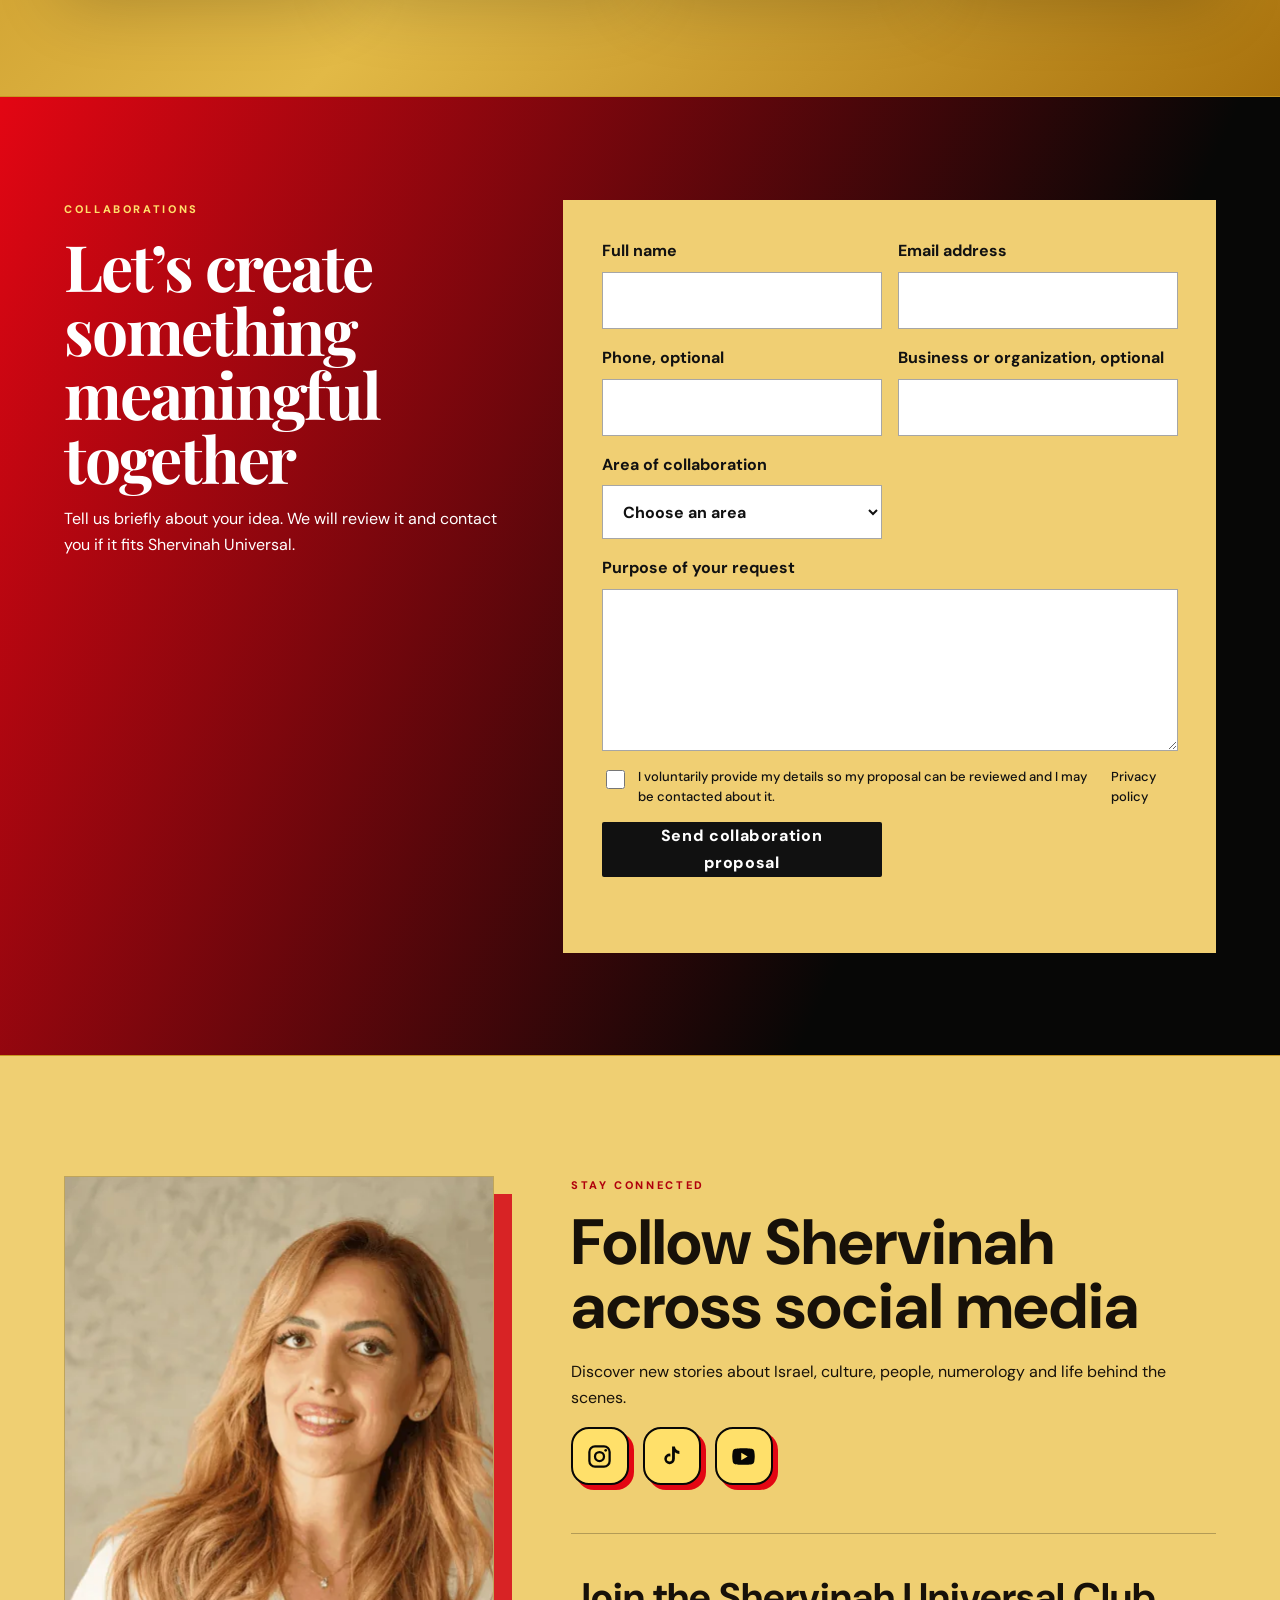
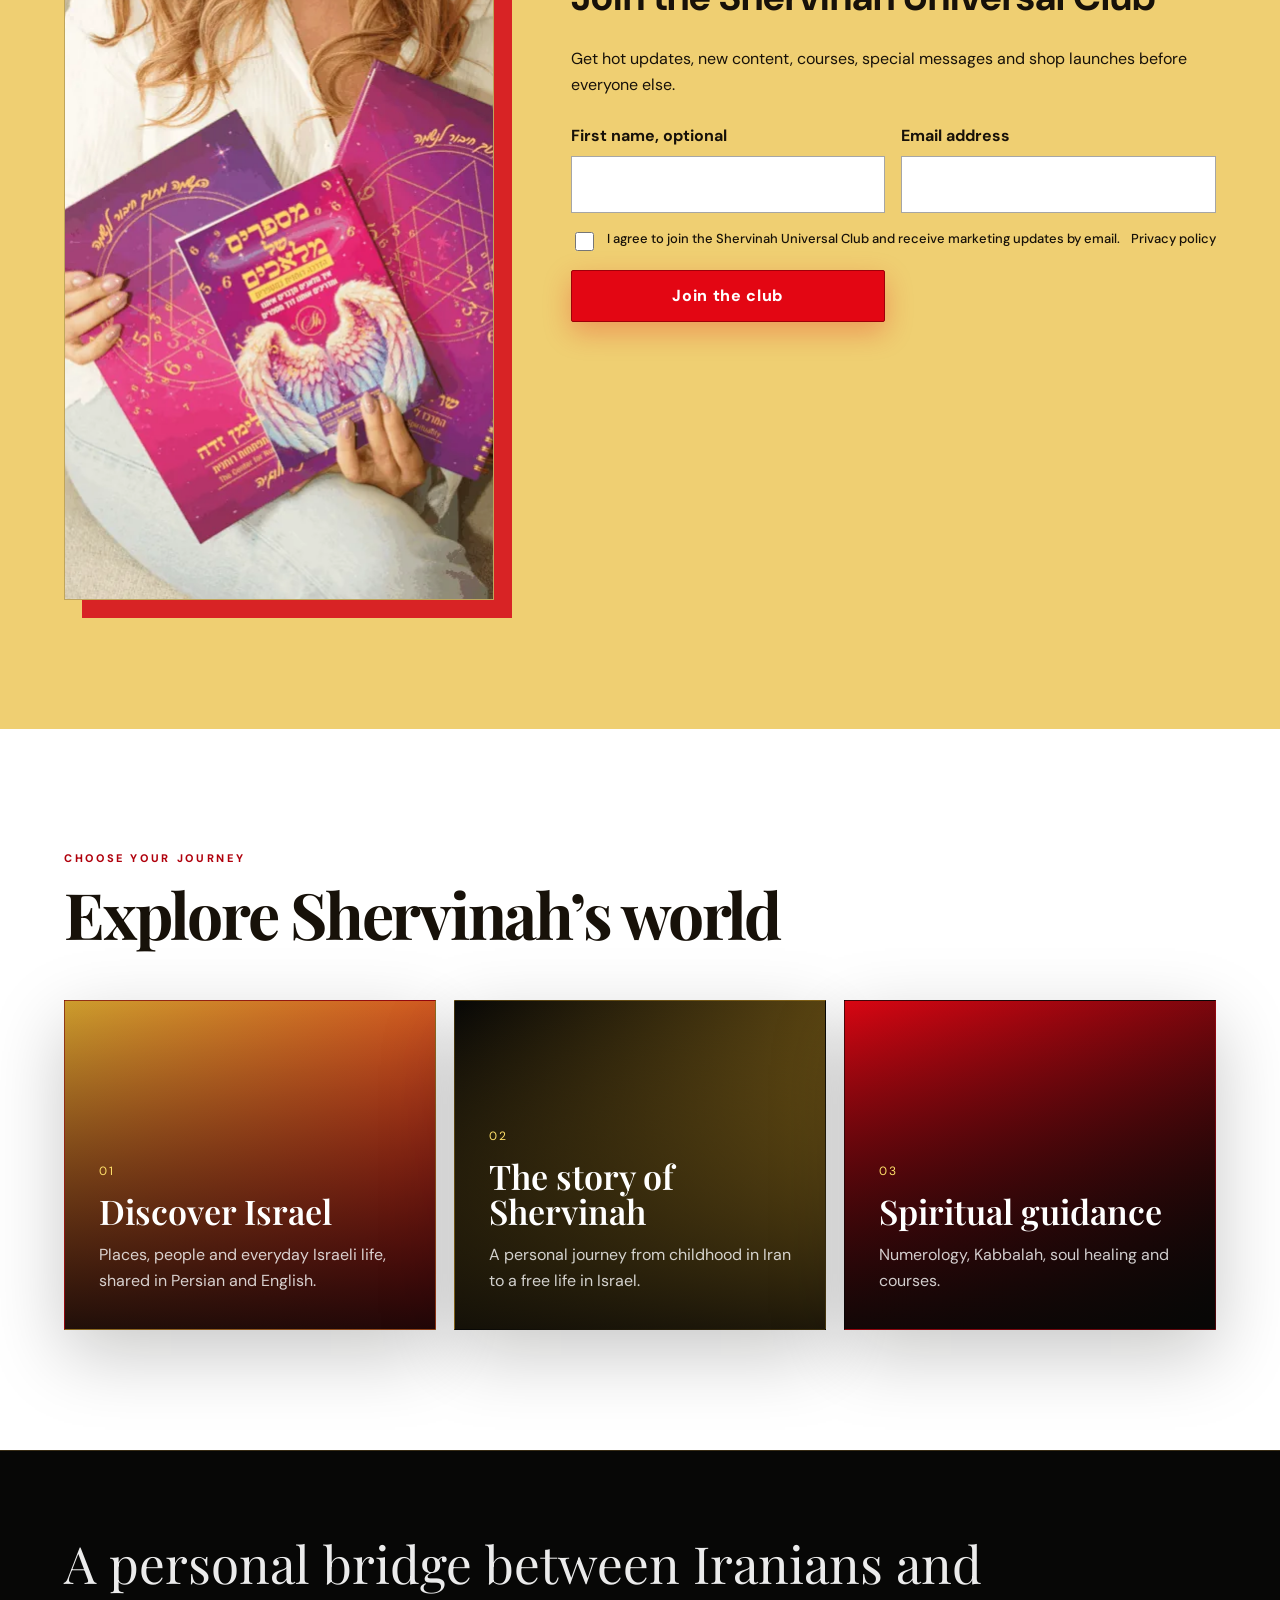
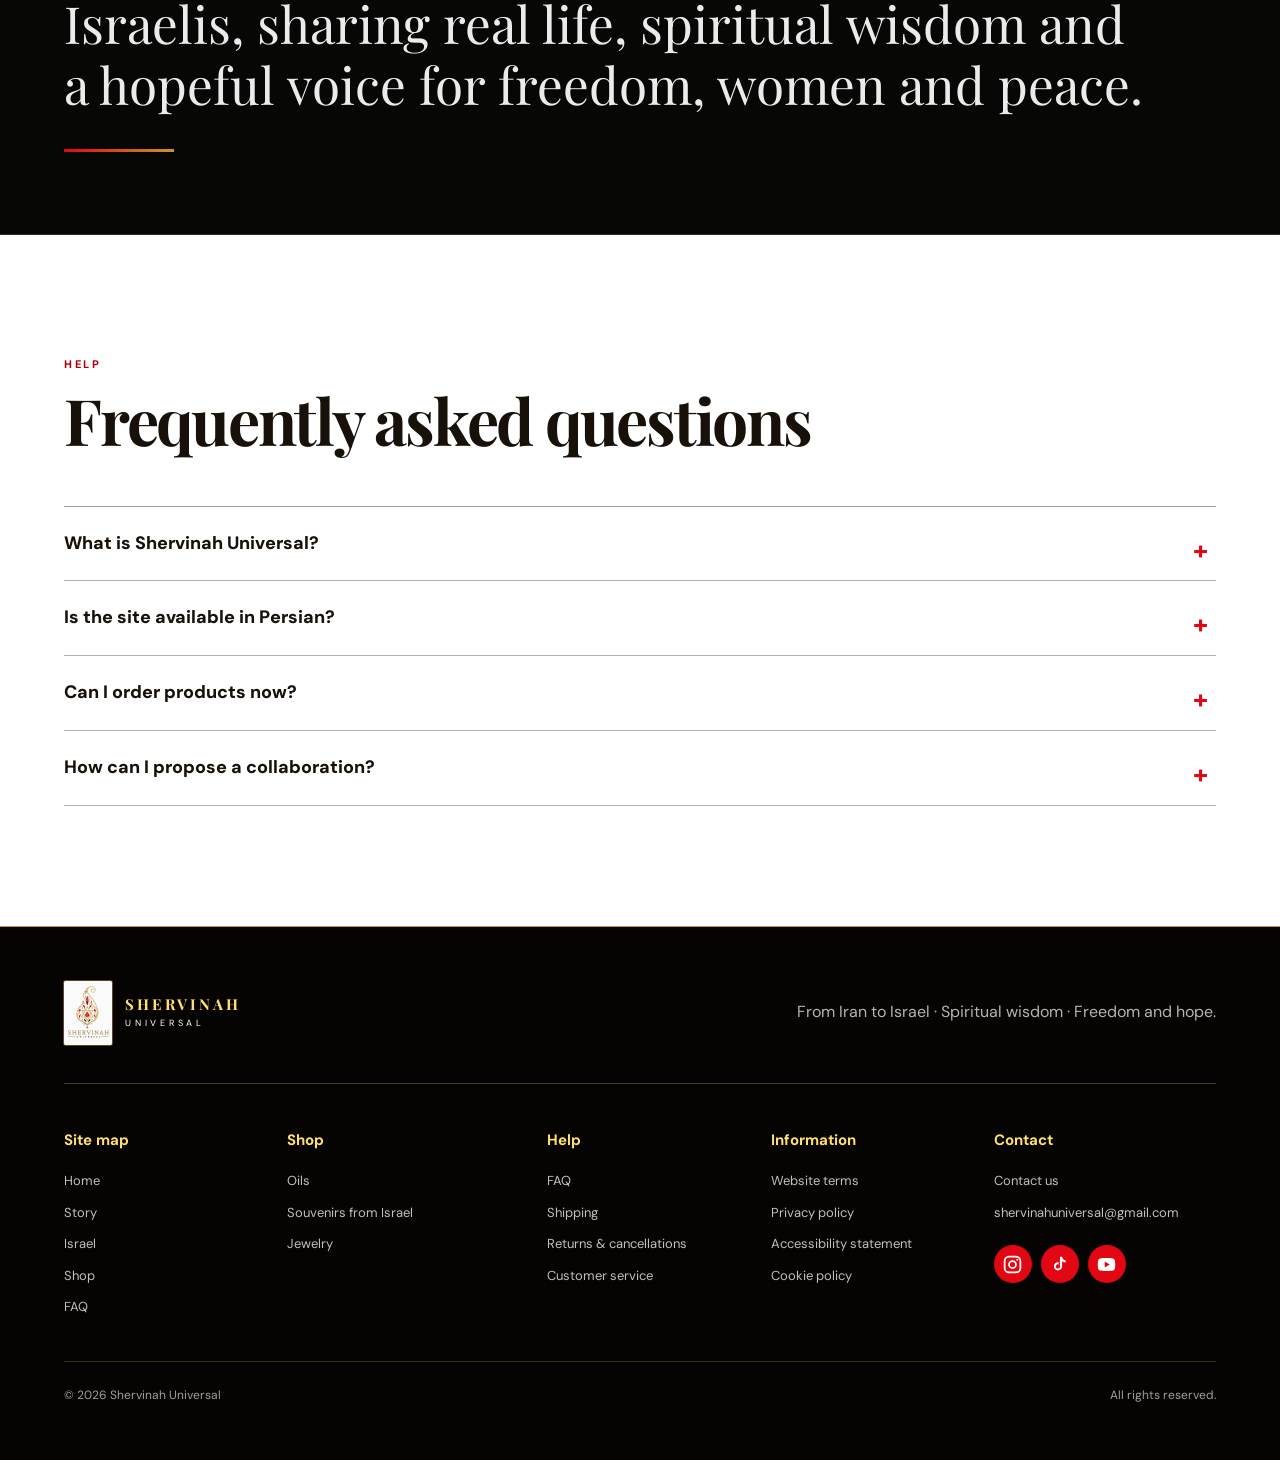
==== commit a3ec3d6f: "Render homepage featured products from admin selection" ====
--- a/index.html
+++ b/index.html
@@ -70,32 +70,7 @@
  <h2 id="featuredTitle" data-en="Shervinah’s four featured products" data-fa="چهار محصول منتخب شروینا">Shervinah’s four featured products</h2>
  <p class="section-subtitle" data-en="Discover saffron oil, Jerusalem gift sets, red strings and home blessings." data-fa="روغن زعفران، بسته هدیه اورشلیم، نخ قرمز و دعای برکت خانه را کشف کنید.">Discover saffron oil, Jerusalem gift sets, red strings and home blessings.</p>
  </div>
- <div class="featured-product-grid">
- <article class="featured-product product-oil reveal">
-  <a class="featured-product-main" href="product.html?id=saffron-oil-20ml"><img src="assets/images/products/oil-saffron/saffron-oil-01.jpg" alt="Saffron oil · روغن زعفران" width="800" height="1200" loading="lazy" /><h3 data-en="Saffron Healing Oil" data-fa="روغن شفابخش زعفران">Saffron Healing Oil</h3></a>
-  <p data-en="A ritual blend inspired by saffron, intention and memory." data-fa="ترکیبی آیینی با الهام از زعفران، نیت و خاطره.">A ritual blend inspired by saffron, intention and memory.</p>
-  <span class="featured-product-price" data-usd-product="saffron-oil-20ml" dir="ltr">Loading USD price…</span>
-  <div class="featured-product-actions"><button class="button button-primary" type="button" data-buy-product="saffron-oil-20ml" data-en="Add to cart" data-fa="افزودن به سبد" disabled>Add to cart</button><a class="featured-details" href="product.html?id=saffron-oil-20ml" data-en="View product" data-fa="مشاهده محصول">View product</a></div>
- </article>
- <article class="featured-product product-jewelry reveal">
-  <a class="featured-product-main" href="product.html?id=red-string-pack-5"><img src="assets/images/products/new/red-string-pack.jpg" alt="Red String Bracelets, Pack of 5" loading="lazy"><h3 data-en="Red String Bracelets, Pack of 5" data-fa="بسته ۵ عددی دستبند نخ قرمز">Red String Bracelets, Pack of 5</h3></a>
-  <p data-en="Five red strings, traditionally associated with blessings and good fortune." data-fa="پنج نخ قرمز، نمادی سنتی از برکت و خوش‌یمنی.">Five red strings, traditionally associated with blessings and good fortune.</p>
-  <span class="featured-product-price" data-usd-product="red-string-pack-5" dir="ltr">Loading USD price…</span>
-  <div class="featured-product-actions"><button class="button button-primary" type="button" data-buy-product="red-string-pack-5" data-en="Add to cart" data-fa="افزودن به سبد" disabled>Add to cart</button><a class="featured-details" href="product.html?id=red-string-pack-5" data-en="View product" data-fa="مشاهده محصول">View product</a></div>
- </article>
- <article class="featured-product product-israel reveal">
-  <a class="featured-product-main" href="product.html?id=jerusalem-gift-set"><img src="assets/images/products/new/jerusalem-gift-set.webp" alt="Jerusalem Gift Set" loading="lazy"><h3 data-en="Jerusalem Gift Set" data-fa="بسته هدیه اورشلیم">Jerusalem Gift Set</h3></a>
-  <p data-en="Anointing oil, holy water, Jerusalem soil and frankincense in a gift box." data-fa="روغن تدهین، آب مقدس، خاک اورشلیم و کندر در جعبه هدیه.">Anointing oil, holy water, Jerusalem soil and frankincense in a gift box.</p>
-  <span class="featured-product-price" data-usd-product="jerusalem-gift-set" dir="ltr">Loading USD price…</span>
-  <div class="featured-product-actions"><button class="button button-primary" type="button" data-buy-product="jerusalem-gift-set" data-en="Add to cart" data-fa="افزودن به سبد" disabled>Add to cart</button><a class="featured-details" href="product.html?id=jerusalem-gift-set" data-en="View product" data-fa="مشاهده محصول">View product</a></div>
- </article>
- <article class="featured-product product-merch reveal">
-  <a class="featured-product-main" href="product.html?id=hamsa-home-blessing"><img src="assets/images/products/new/hamsa-home-blessing.webp" alt="Hamsa with Hebrew Home Blessing" loading="lazy"><h3 data-en="Hamsa with Hebrew Home Blessing" data-fa="خمسه با دعای برکت خانه به زبان عبری">Hamsa with Hebrew Home Blessing</h3></a>
-  <p data-en="Gold-plated metal and colorful enamel. Made in Israel." data-fa="فلز با روکش طلا و مینای رنگی. ساخت اسرائیل.">Gold-plated metal and colorful enamel. Made in Israel.</p>
-  <span class="featured-product-price" data-usd-product="hamsa-home-blessing" dir="ltr">Loading USD price…</span>
-  <div class="featured-product-actions"><button class="button button-primary" type="button" data-buy-product="hamsa-home-blessing" data-en="Add to cart" data-fa="افزودن به سبد" disabled>Add to cart</button><a class="featured-details" href="product.html?id=hamsa-home-blessing" data-en="View product" data-fa="مشاهده محصول">View product</a></div>
- </article>
- </div>
+ <div class="featured-product-grid" id="featuredProductGrid" aria-live="polite"><p data-en="Loading featured products…" data-fa="در حال بارگیری محصولات منتخب…">Loading featured products…</p></div>
  <div class="section-action"><a class="button button-primary" href="shop.html" data-en="Visit the full shop" data-fa="دیدن فروشگاه کامل">Visit the full shop</a></div>
  </section>
 
@@ -262,5 +237,5 @@
 
  <script src="lead-form.js?v=1"></script>
  <script src="app.js?v=home-cart-1"></script>
-<script src="store-ui.js?v=home-cart-1"></script><script src="commerce.js?v=home-cart-1"></script></body>
+<script src="store-ui.js?v=featured-admin-1"></script><script src="commerce.js?v=featured-admin-1"></script></body>
 </html>
--- a/styles.css
+++ b/styles.css
@@ -48,6 +48,13 @@
 .featured-products{padding-top:clamp(3.5rem,7vw,7rem)}
 .featured-product-grid{display:grid;grid-template-columns:repeat(4,minmax(0,1fr));gap:1rem;margin-top:2rem}
 .featured-product{display:flex;flex-direction:column;min-height:26rem;padding:1.25rem;color:inherit;text-decoration:none;border:1px solid rgba(0,0,0,.16);background:linear-gradient(160deg,#f4cf65,#d6a62f);transition:transform .25s ease,box-shadow .25s ease}
+.featured-product-main{display:block;color:inherit;text-decoration:none}
+.featured-product-main img{display:block;width:100%;height:14rem;object-fit:contain;margin-bottom:1.2rem;background:rgba(255,255,255,.18)}
+.featured-product-price{font-size:1.2rem;font-weight:800;margin-top:.3rem}
+.featured-product-actions{display:grid;gap:.65rem;margin-top:1rem}
+.featured-product-actions .button{width:100%;cursor:pointer}
+.featured-product-actions .button:disabled{cursor:wait;opacity:.65}
+.featured-details{color:inherit;text-align:center;font-weight:700;text-decoration:underline}
 .featured-product:hover,.featured-product:focus-visible{transform:translateY(-6px);box-shadow:0 20px 45px rgba(0,0,0,.2)}
 .featured-product:nth-child(even){background:linear-gradient(160deg,#ef3d2f,#b91217);color:#fff}
 .product-image-placeholder{display:grid;place-items:center;min-height:14rem;margin-bottom:1.2rem;border:1px dashed currentColor;font-family:"Playfair Display",serif;font-size:3rem}
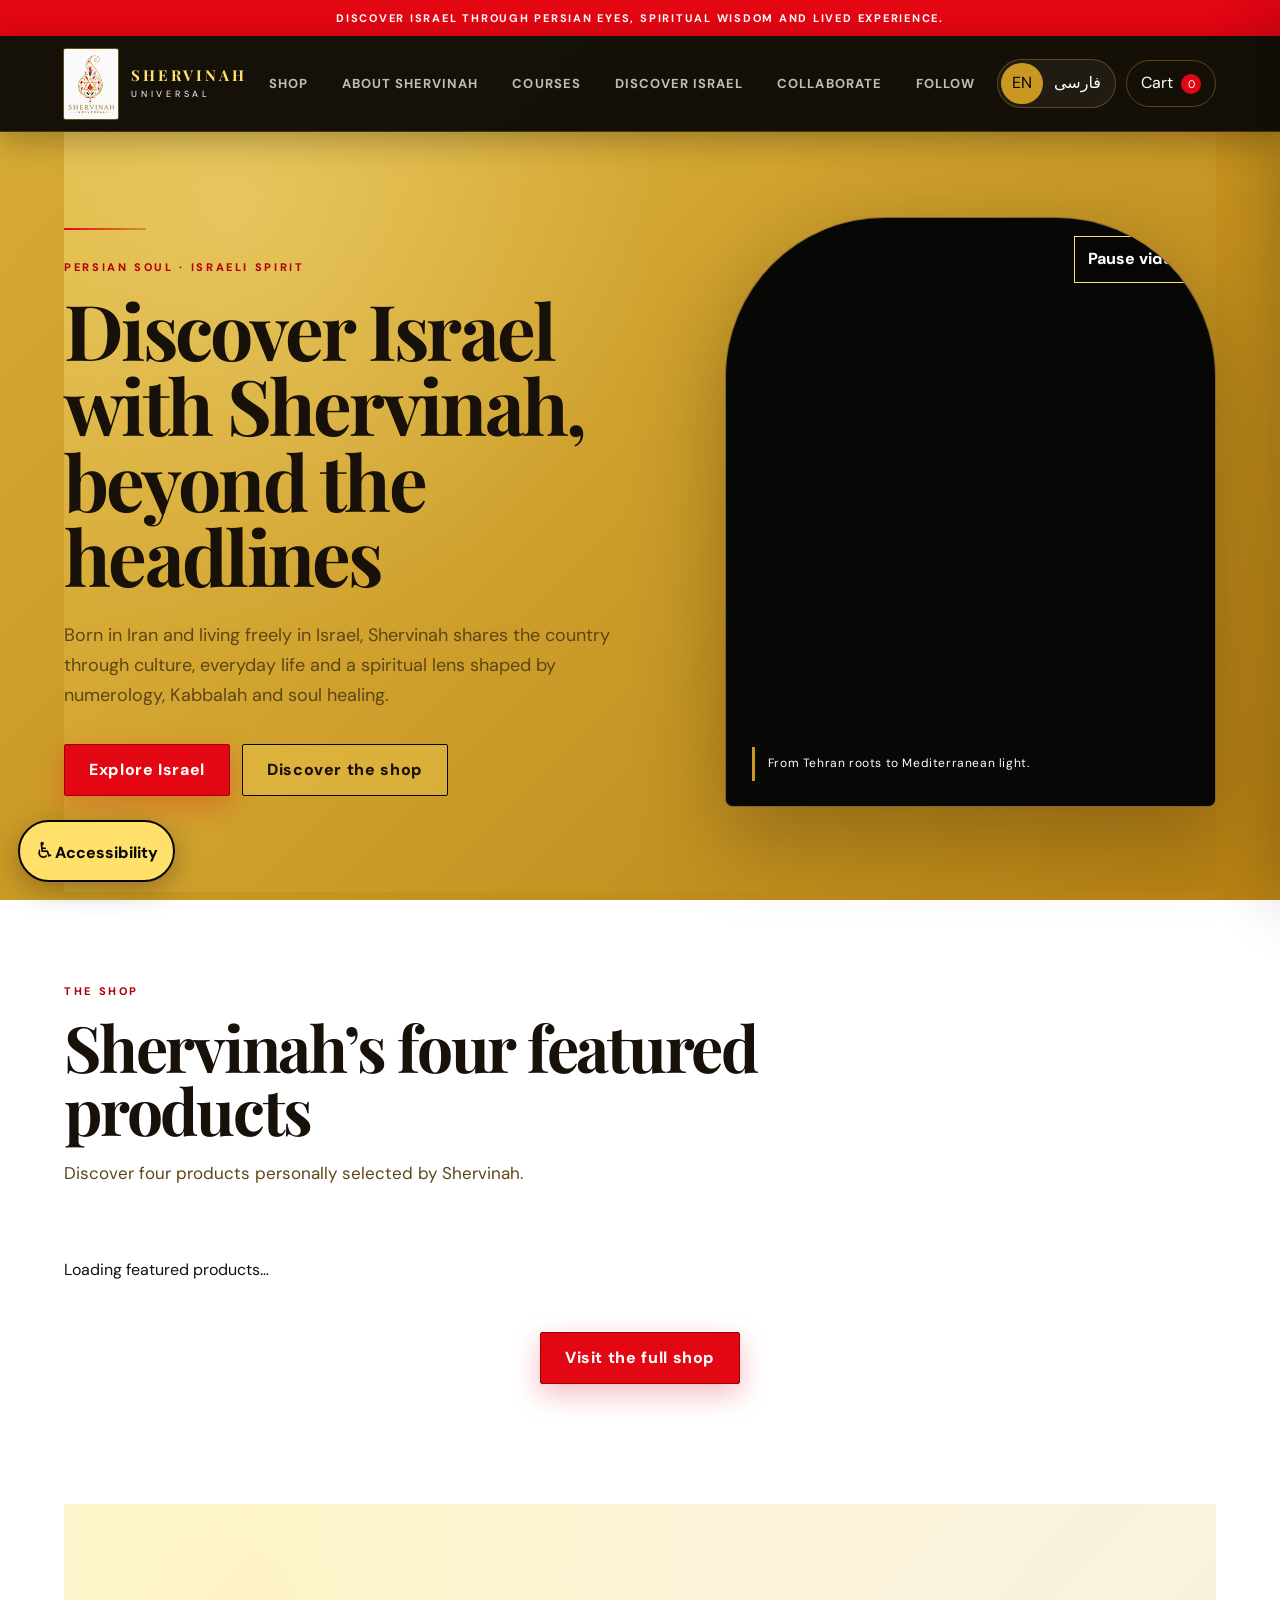
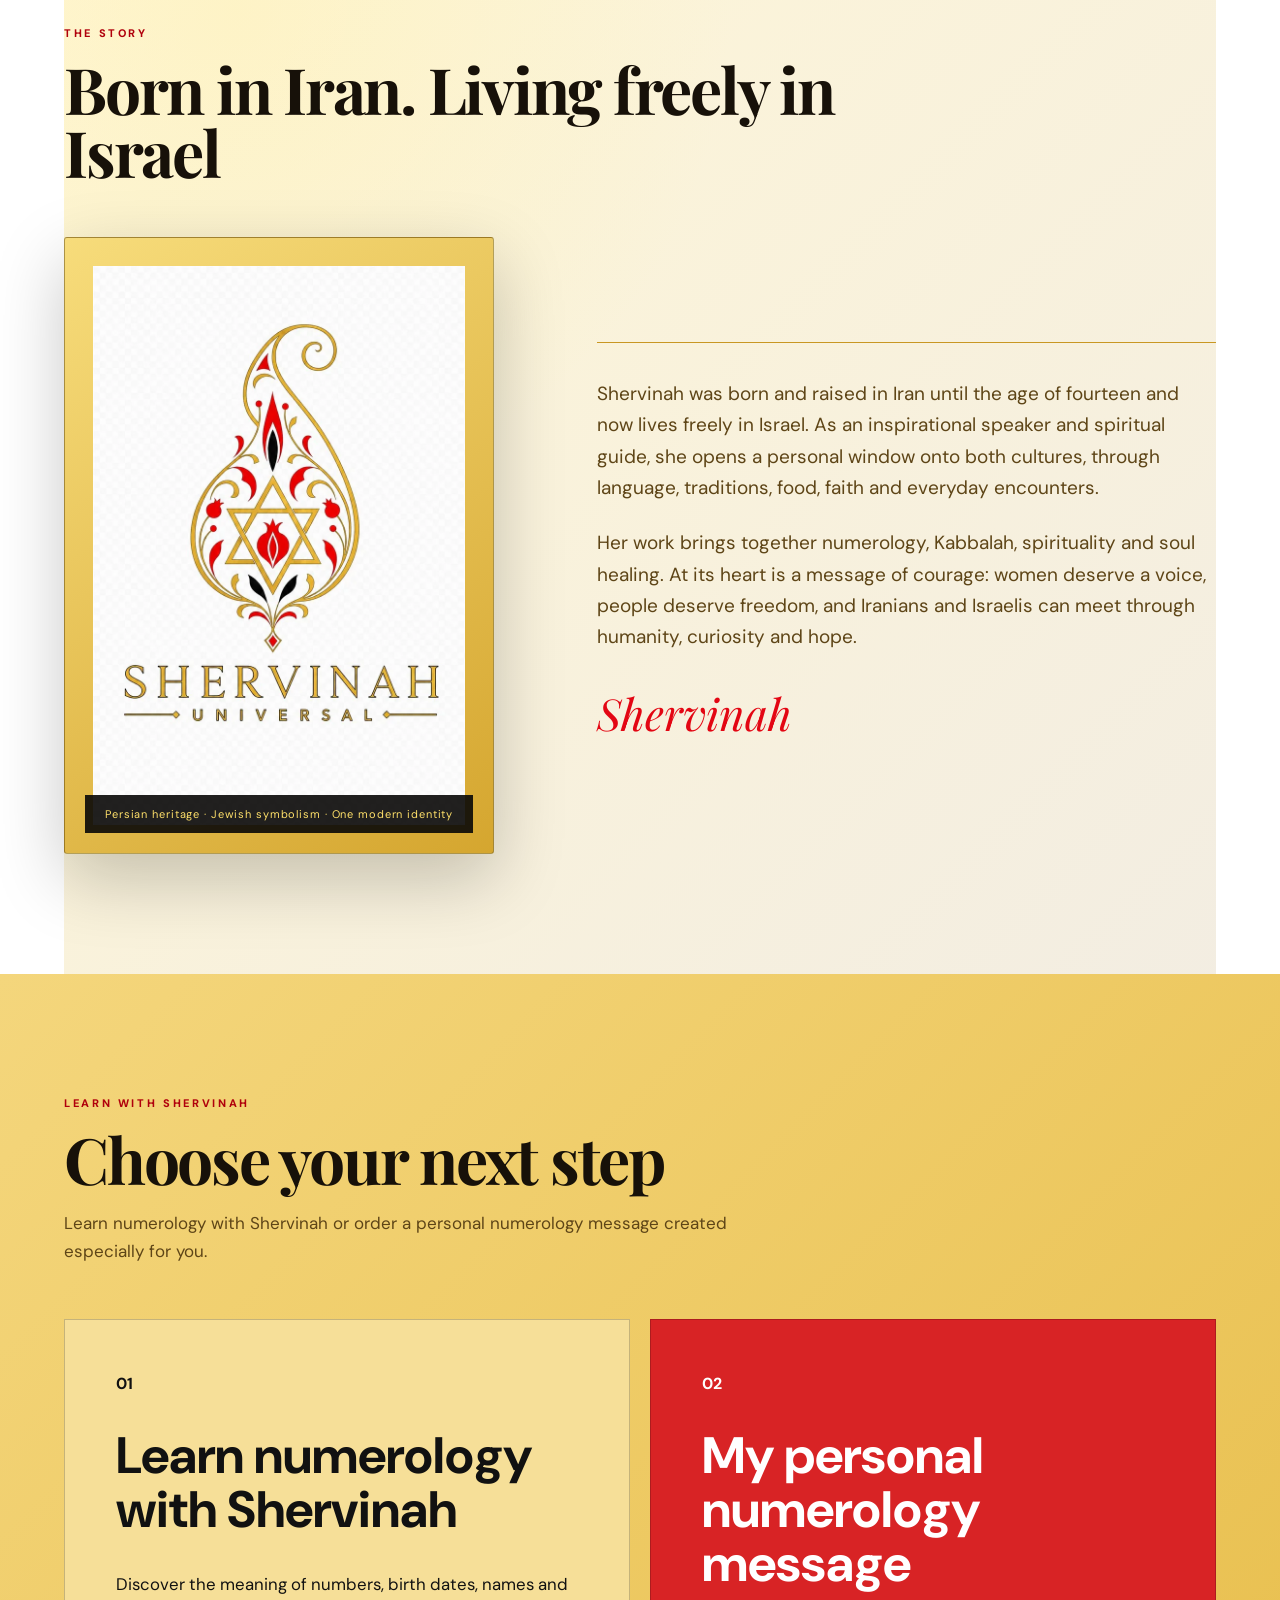
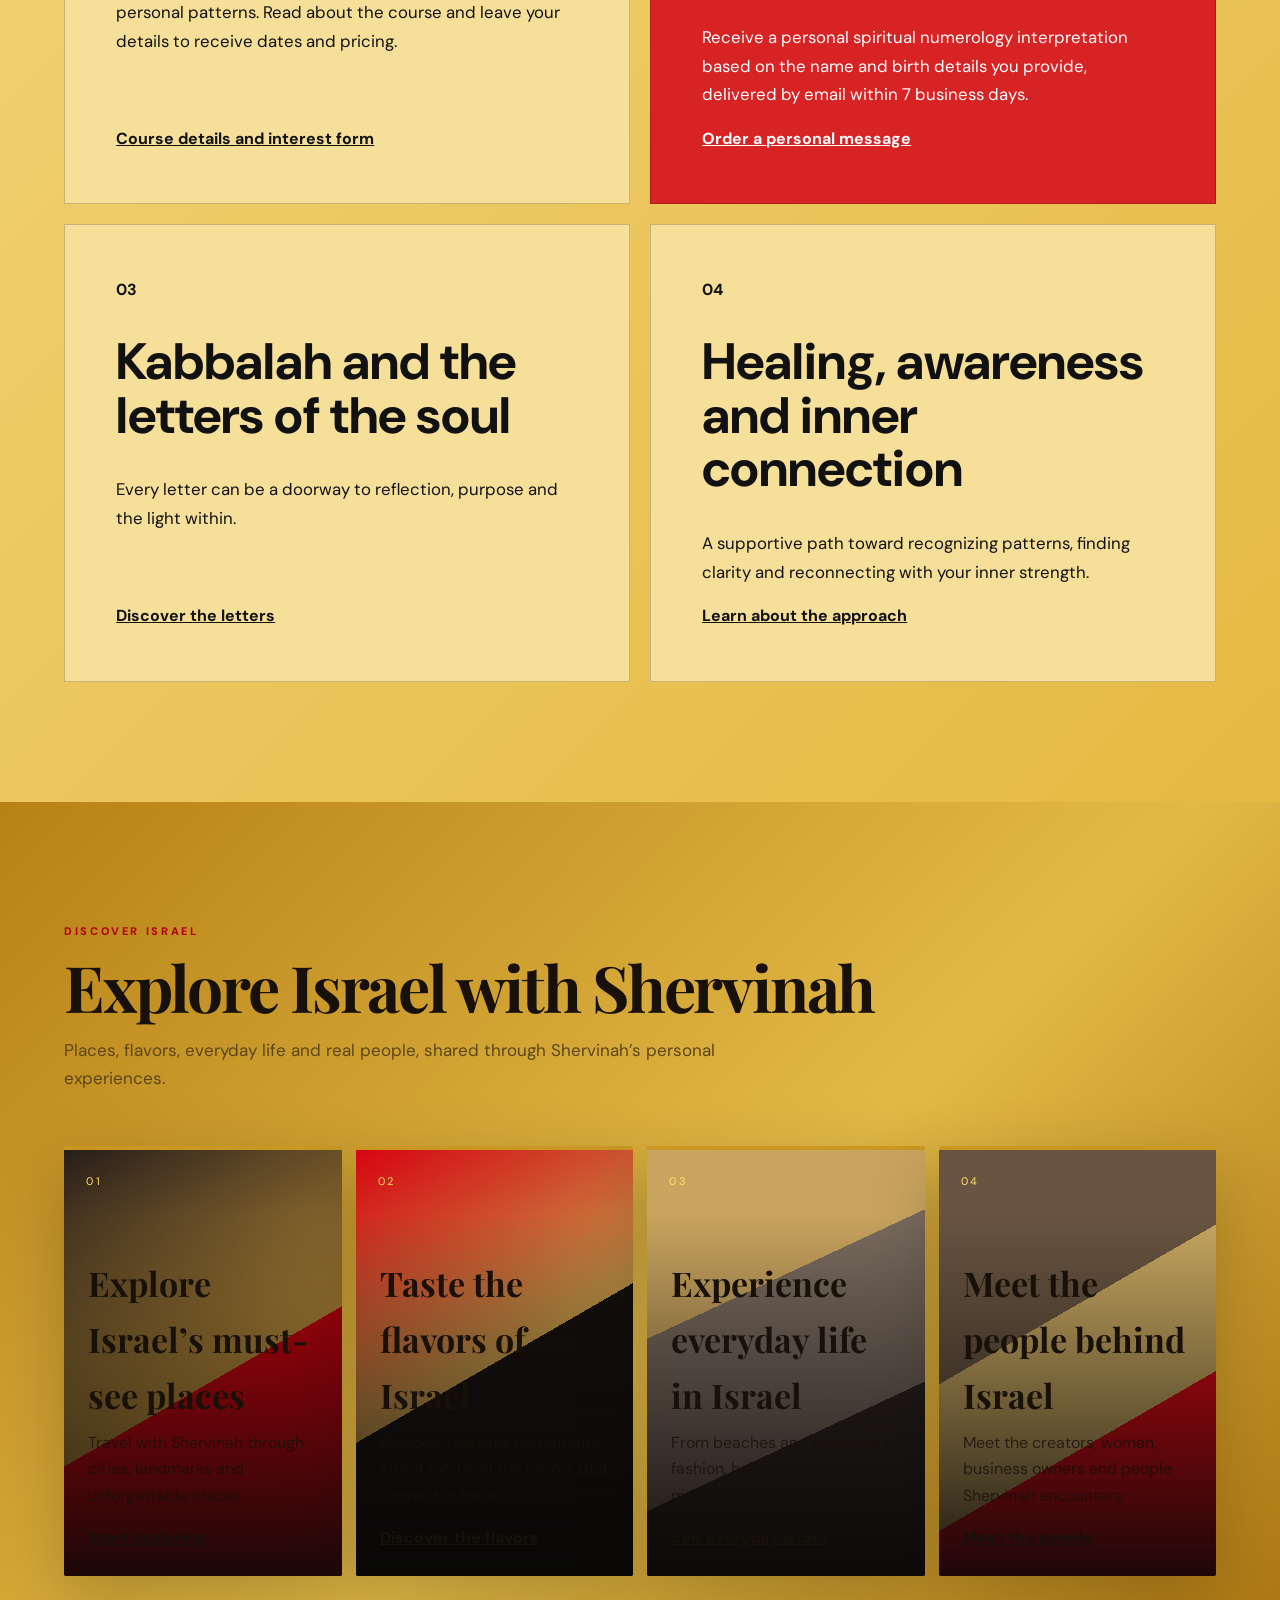
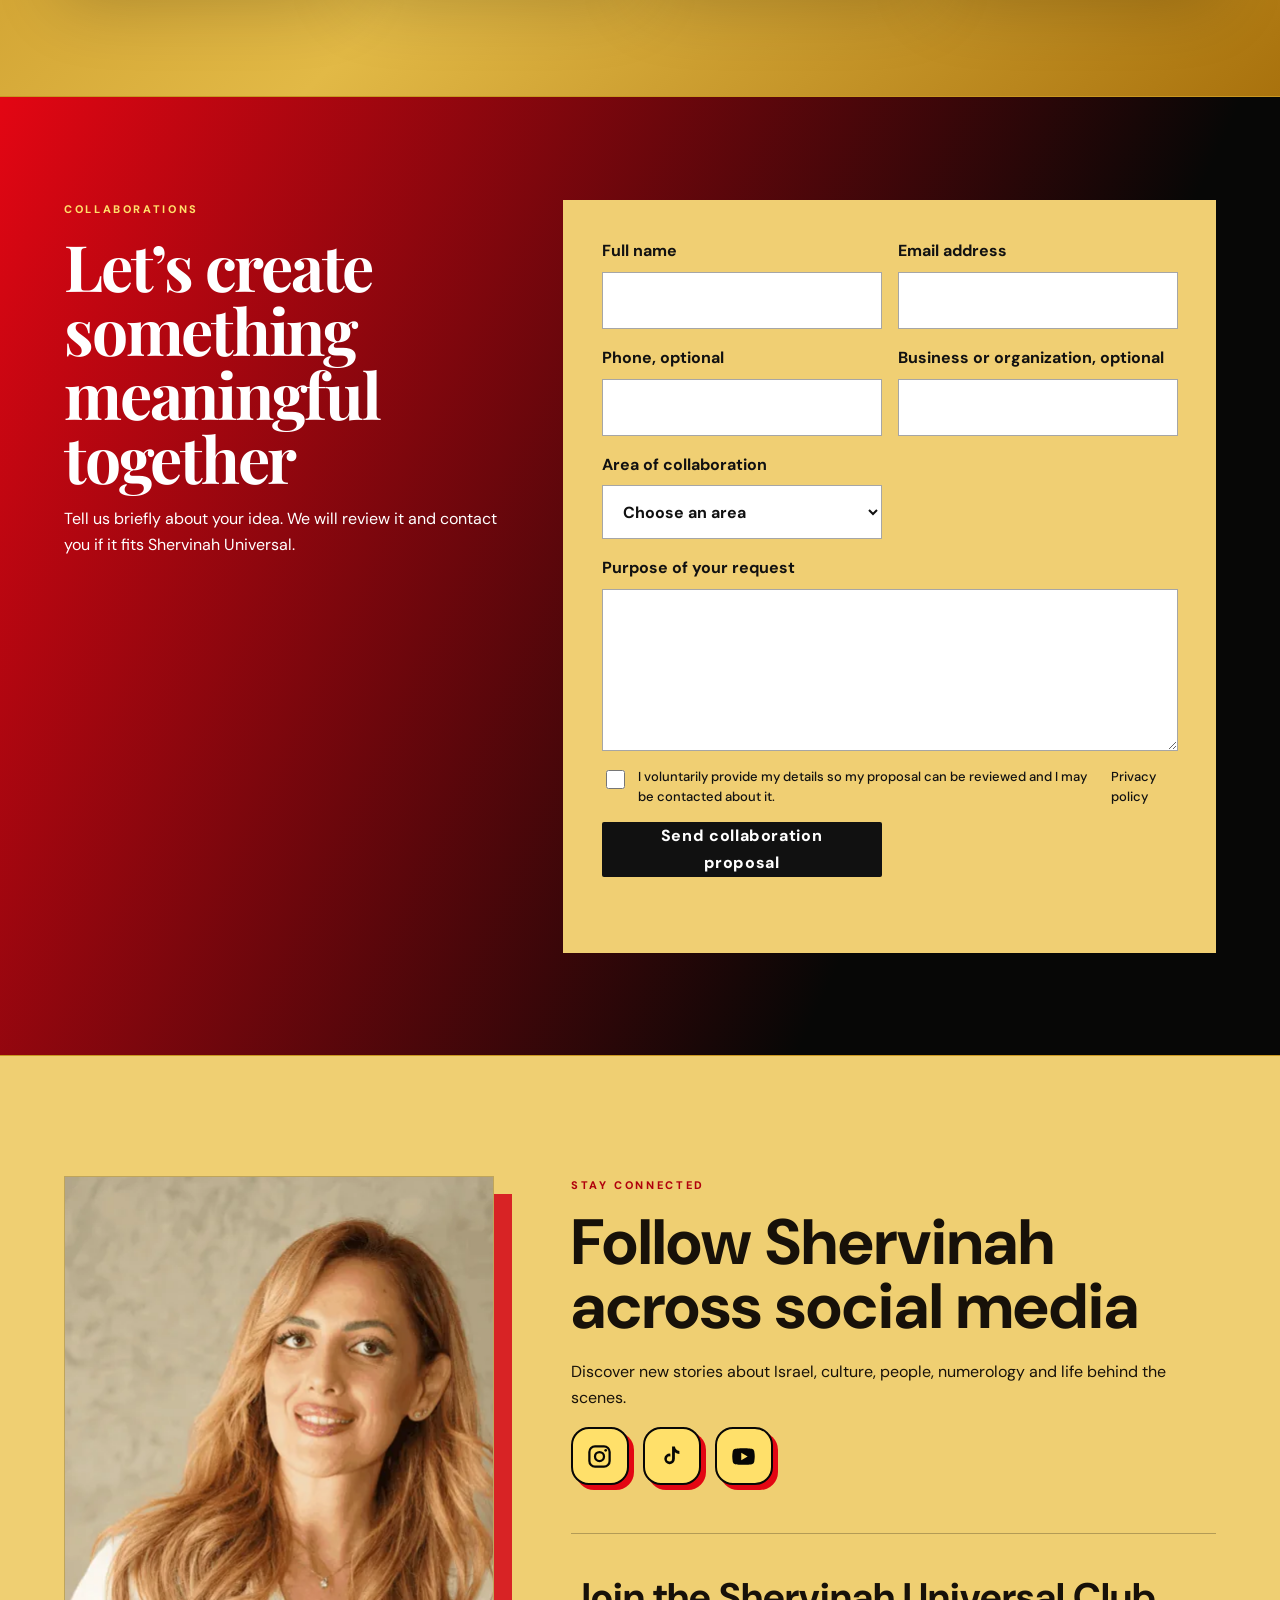
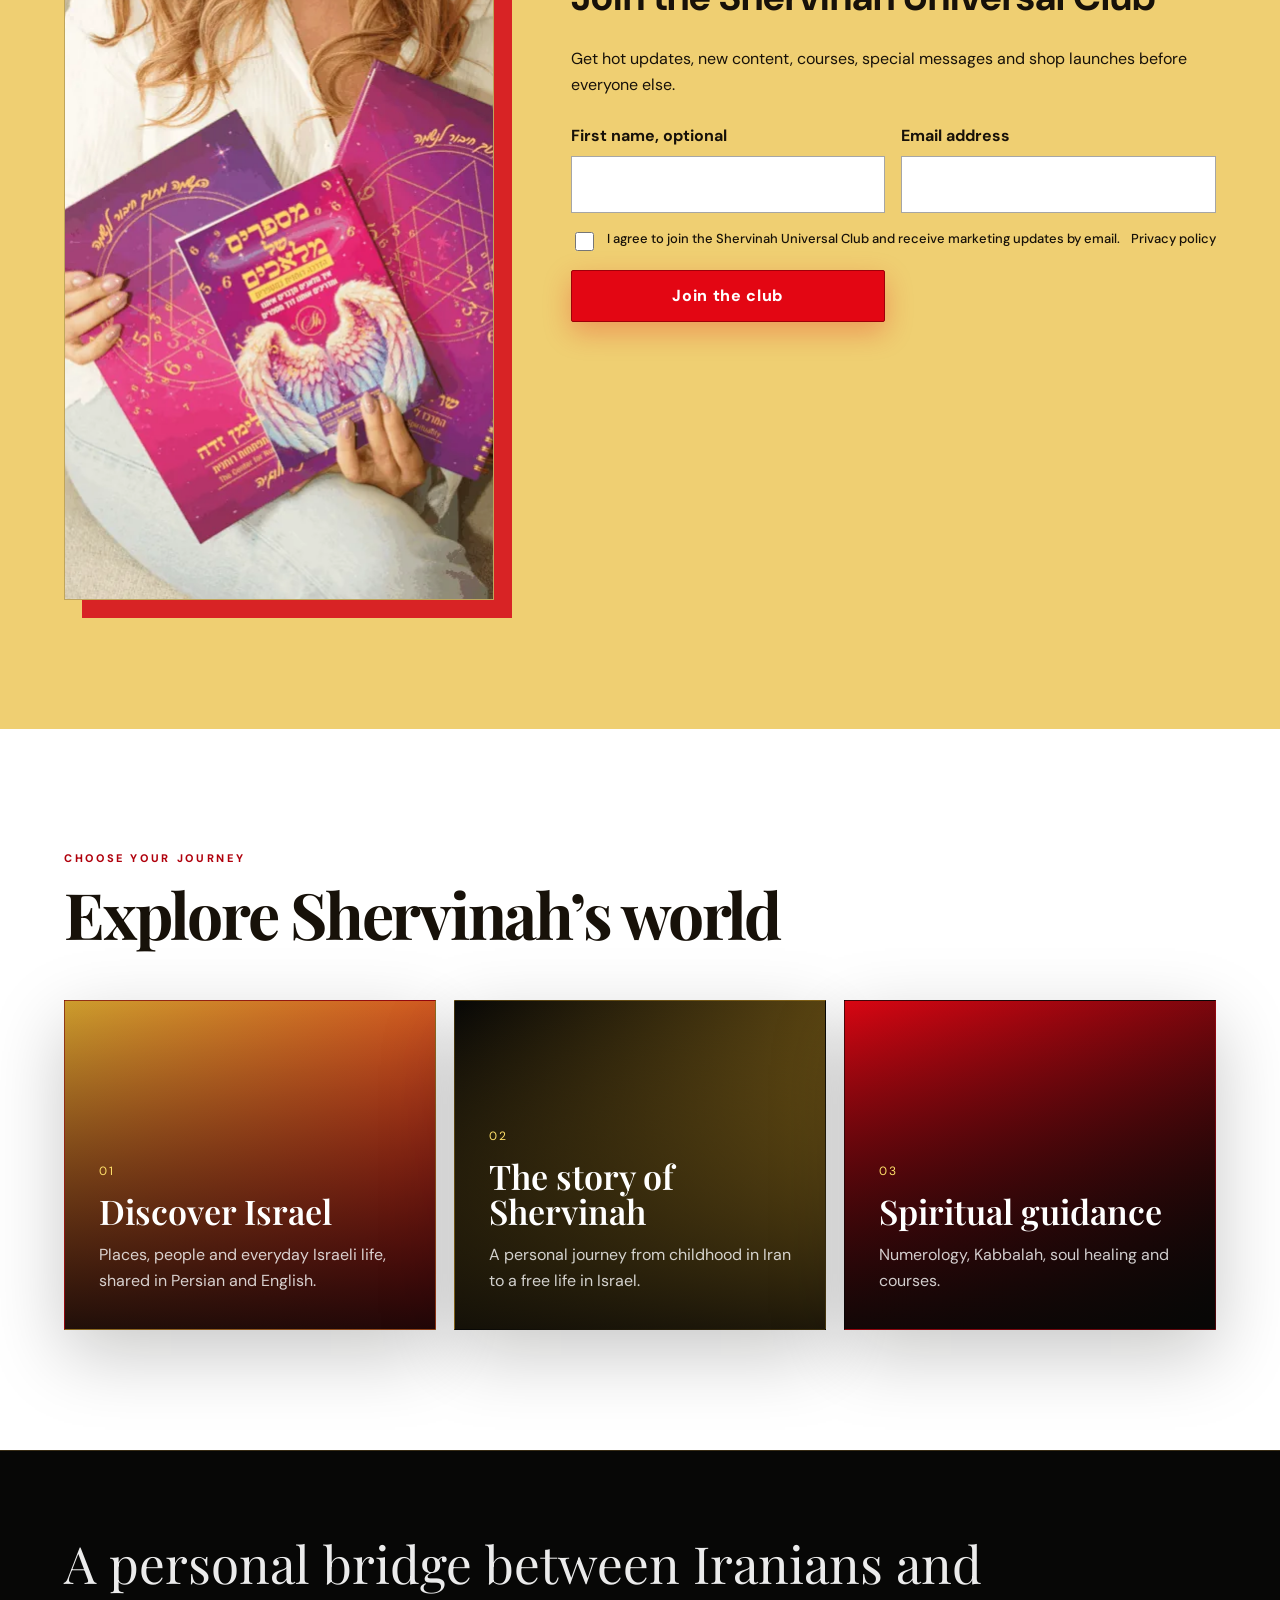
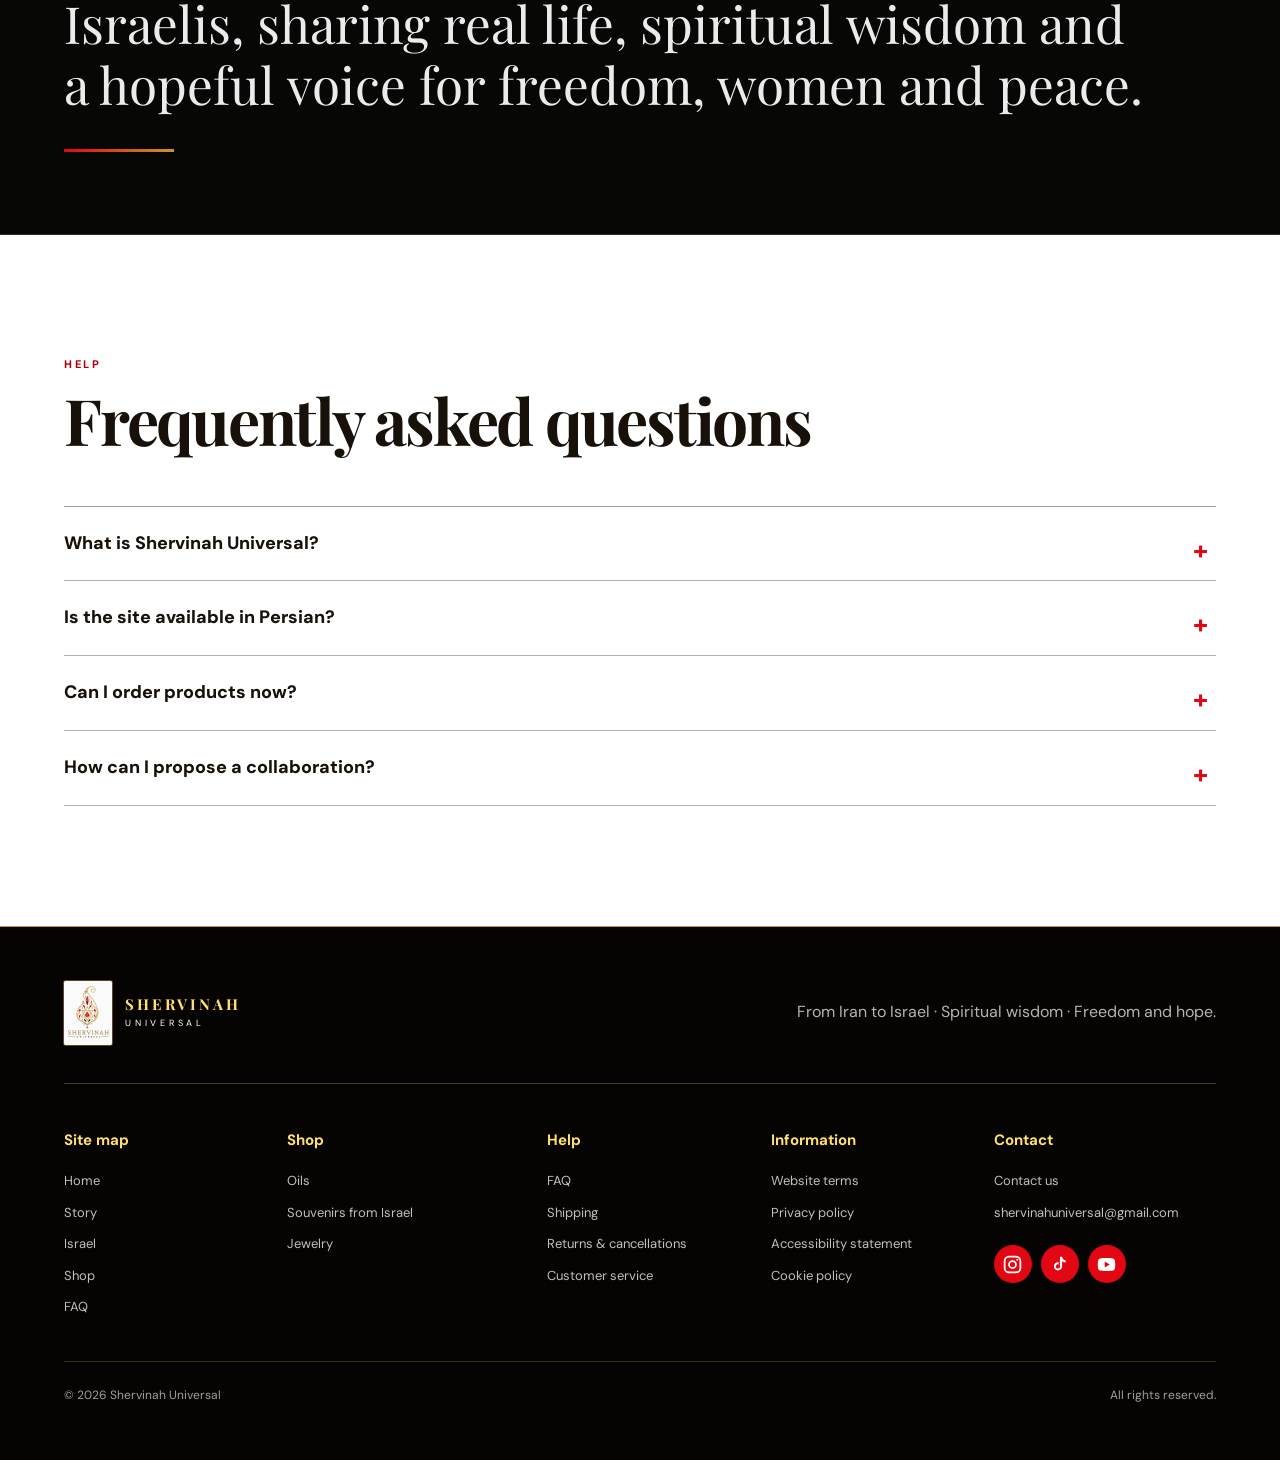
==== commit 132e0f08: "Make featured products subtitle dynamic-friendly" ====
--- a/index.html
+++ b/index.html
@@ -68,7 +68,7 @@
  <div class="section-heading reveal">
  <p class="eyebrow" data-en="THE SHOP" data-fa="فروشگاه">THE SHOP</p>
  <h2 id="featuredTitle" data-en="Shervinah’s four featured products" data-fa="چهار محصول منتخب شروینا">Shervinah’s four featured products</h2>
- <p class="section-subtitle" data-en="Discover saffron oil, Jerusalem gift sets, red strings and home blessings." data-fa="روغن زعفران، بسته هدیه اورشلیم، نخ قرمز و دعای برکت خانه را کشف کنید.">Discover saffron oil, Jerusalem gift sets, red strings and home blessings.</p>
+ <p class="section-subtitle" data-en="Discover four products personally selected by Shervinah." data-fa="چهار محصول منتخب شروینا را کشف کنید.">Discover four products personally selected by Shervinah.</p>
  </div>
  <div class="featured-product-grid" id="featuredProductGrid" aria-live="polite"><p data-en="Loading featured products…" data-fa="در حال بارگیری محصولات منتخب…">Loading featured products…</p></div>
  <div class="section-action"><a class="button button-primary" href="shop.html" data-en="Visit the full shop" data-fa="دیدن فروشگاه کامل">Visit the full shop</a></div>
